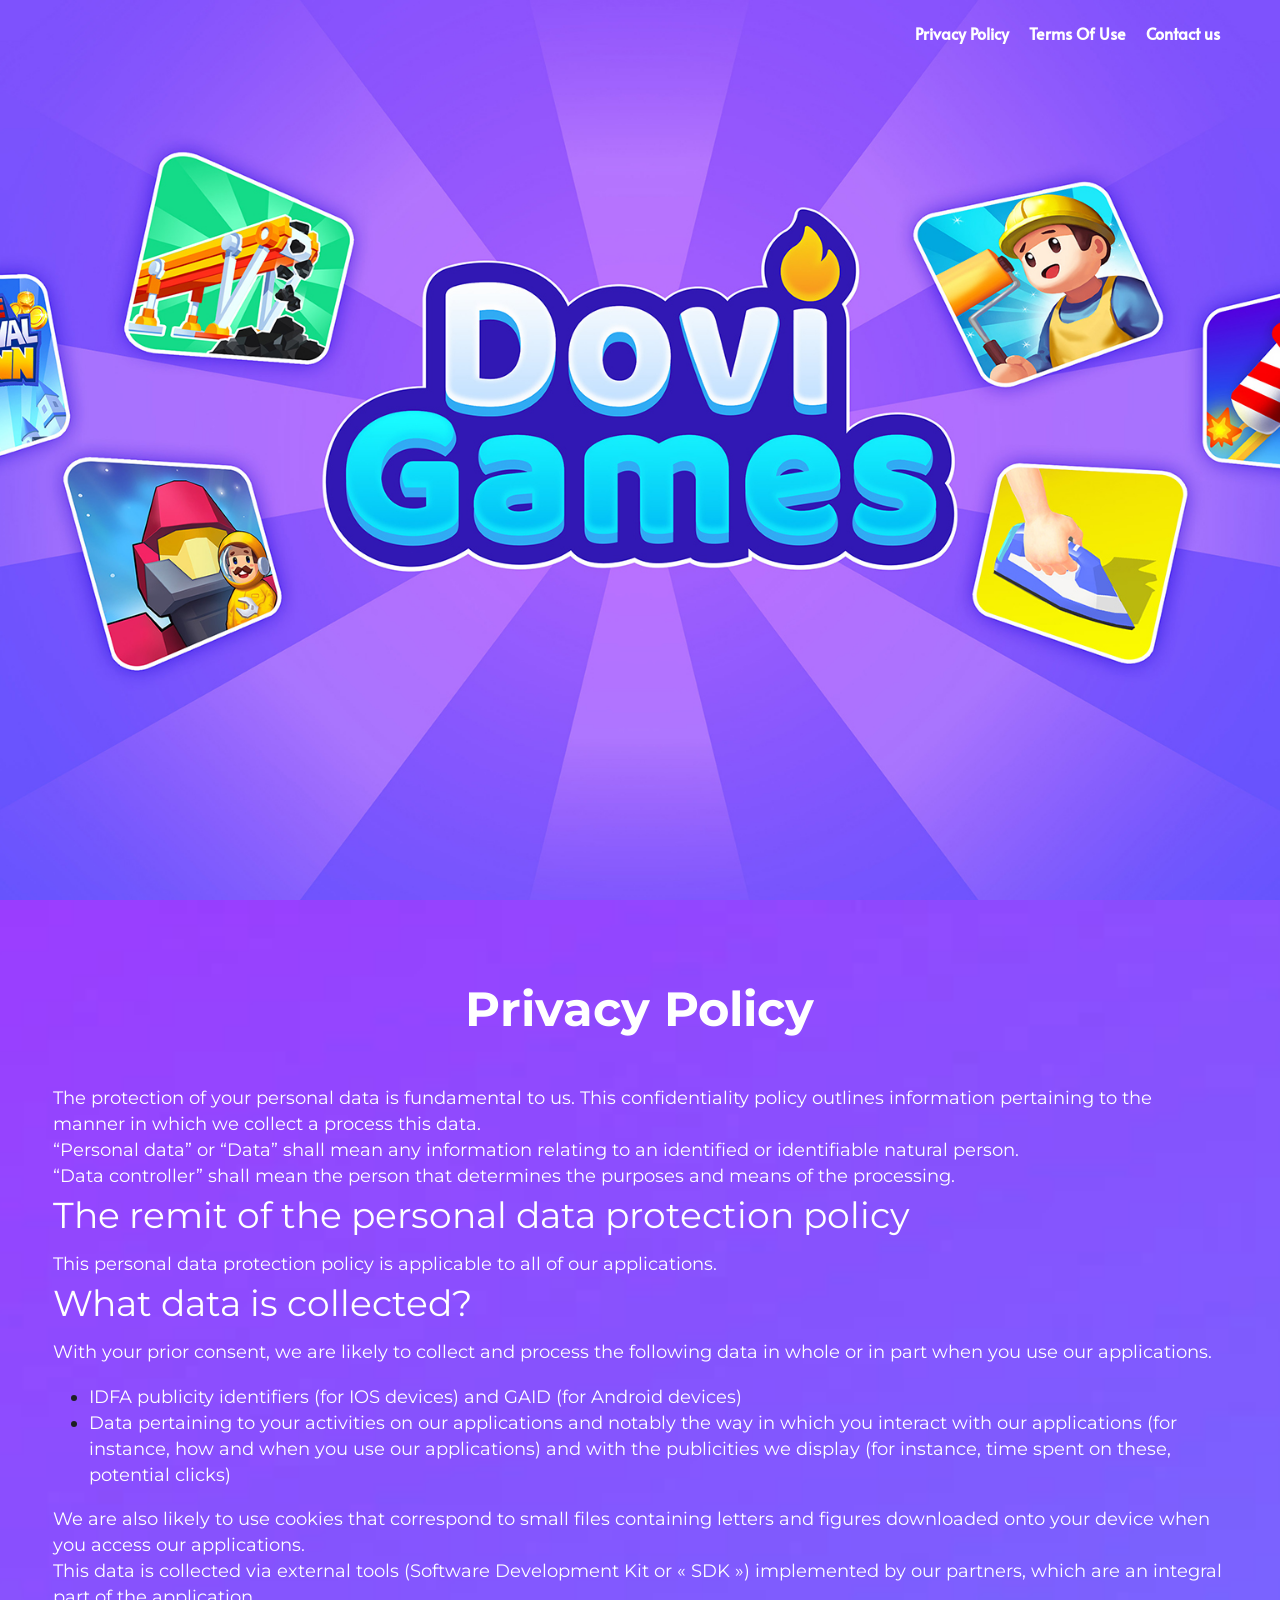
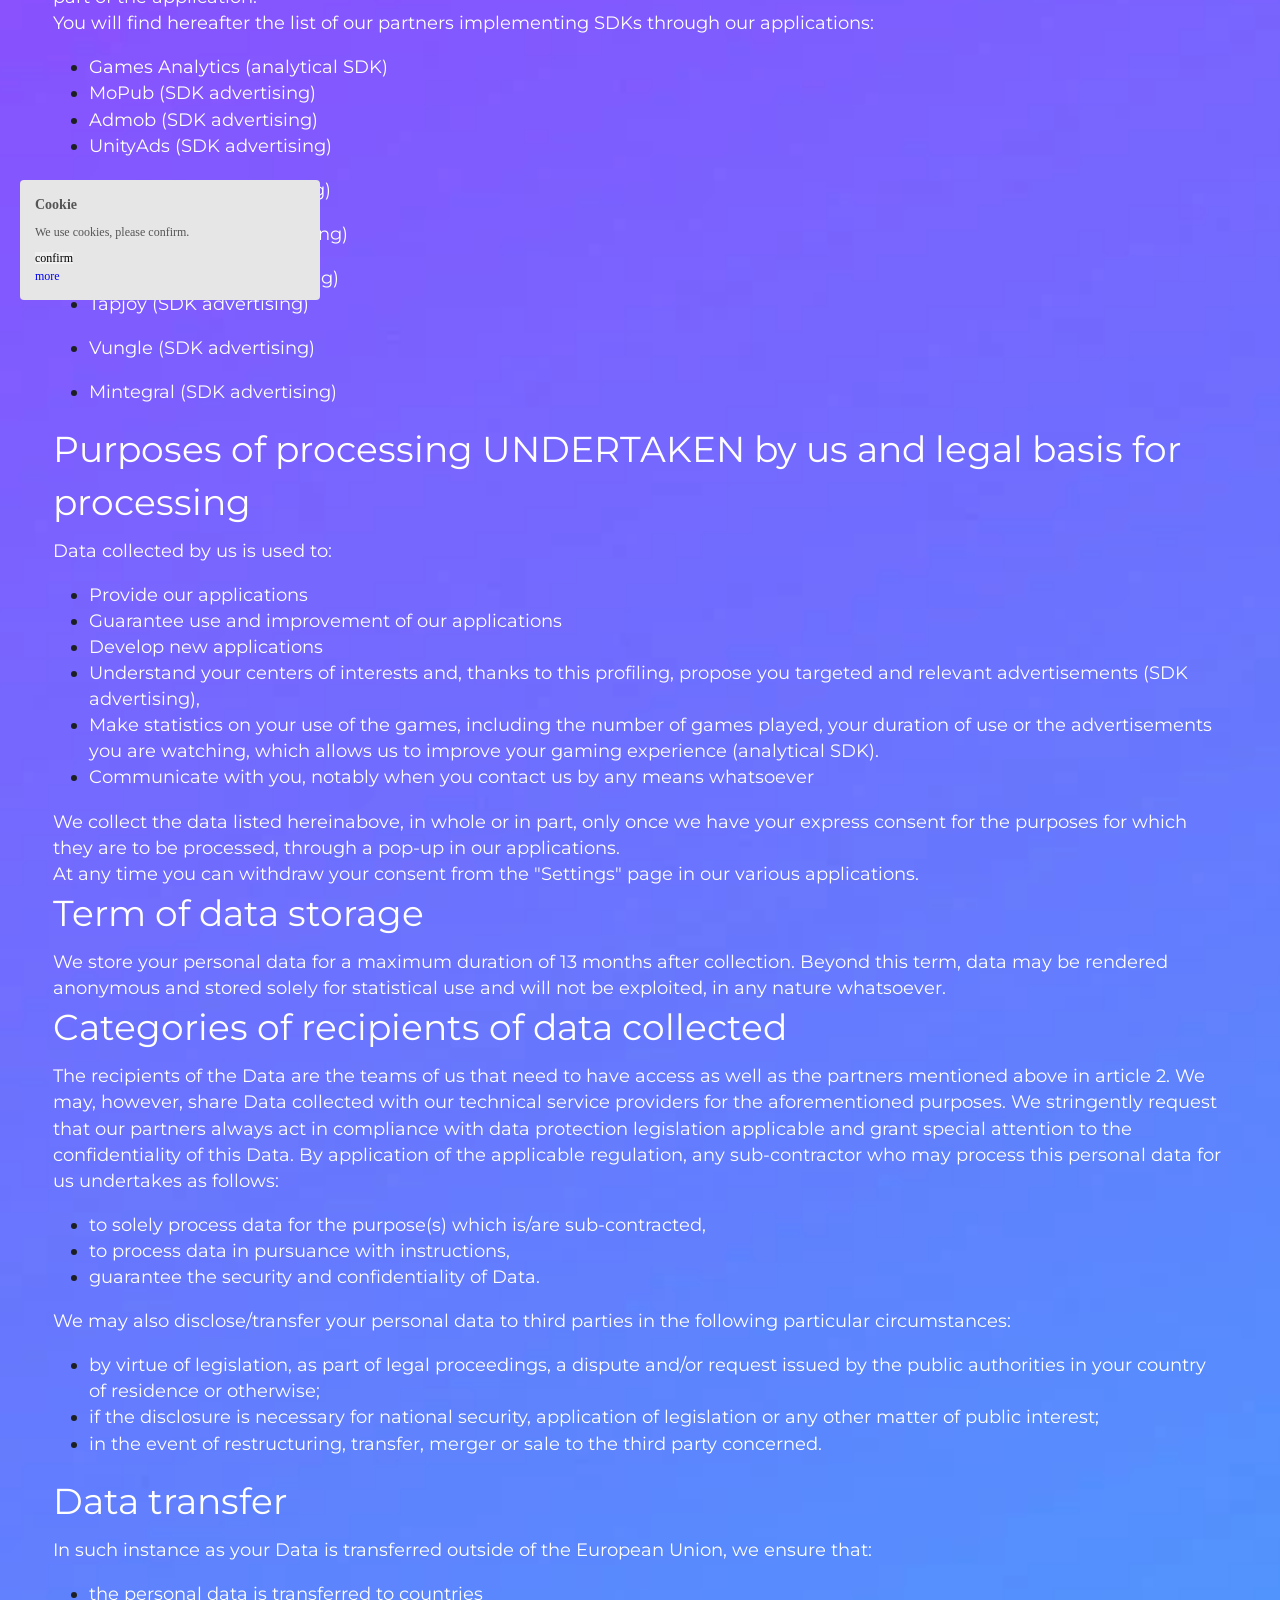
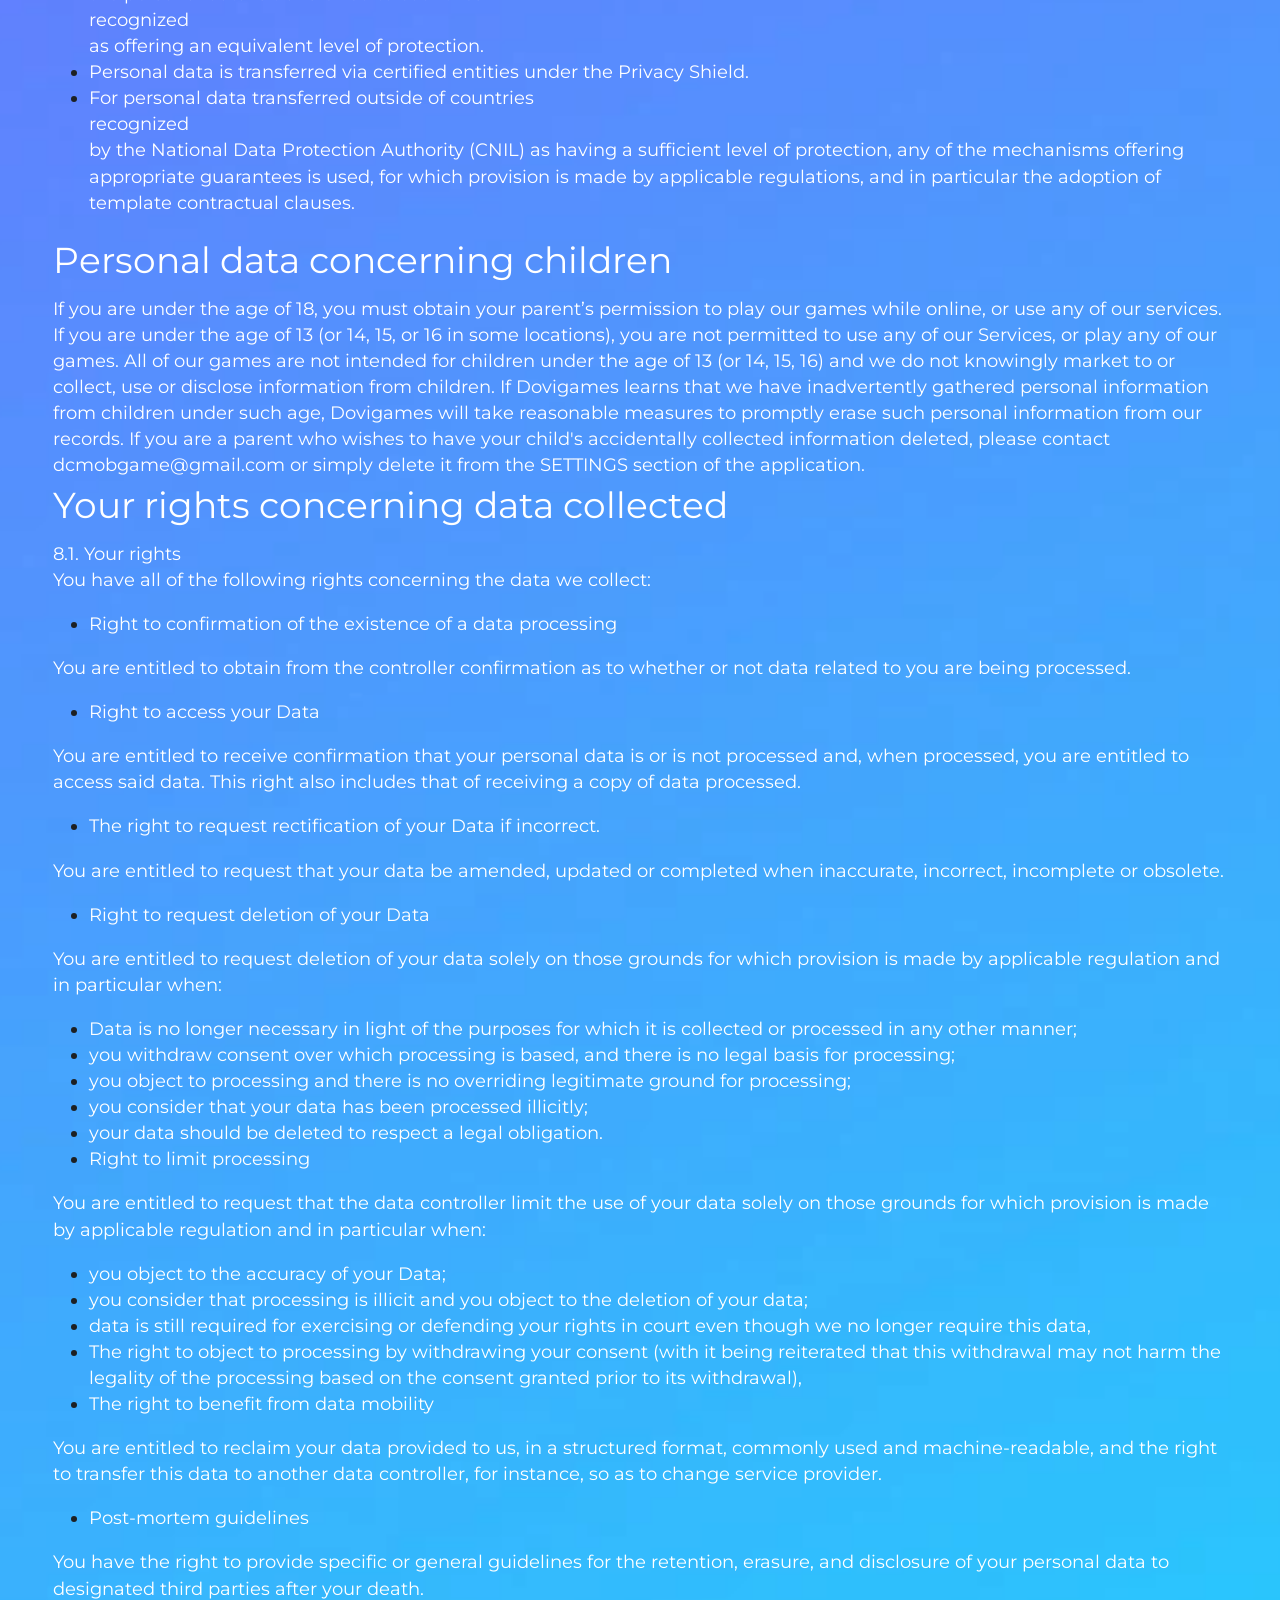
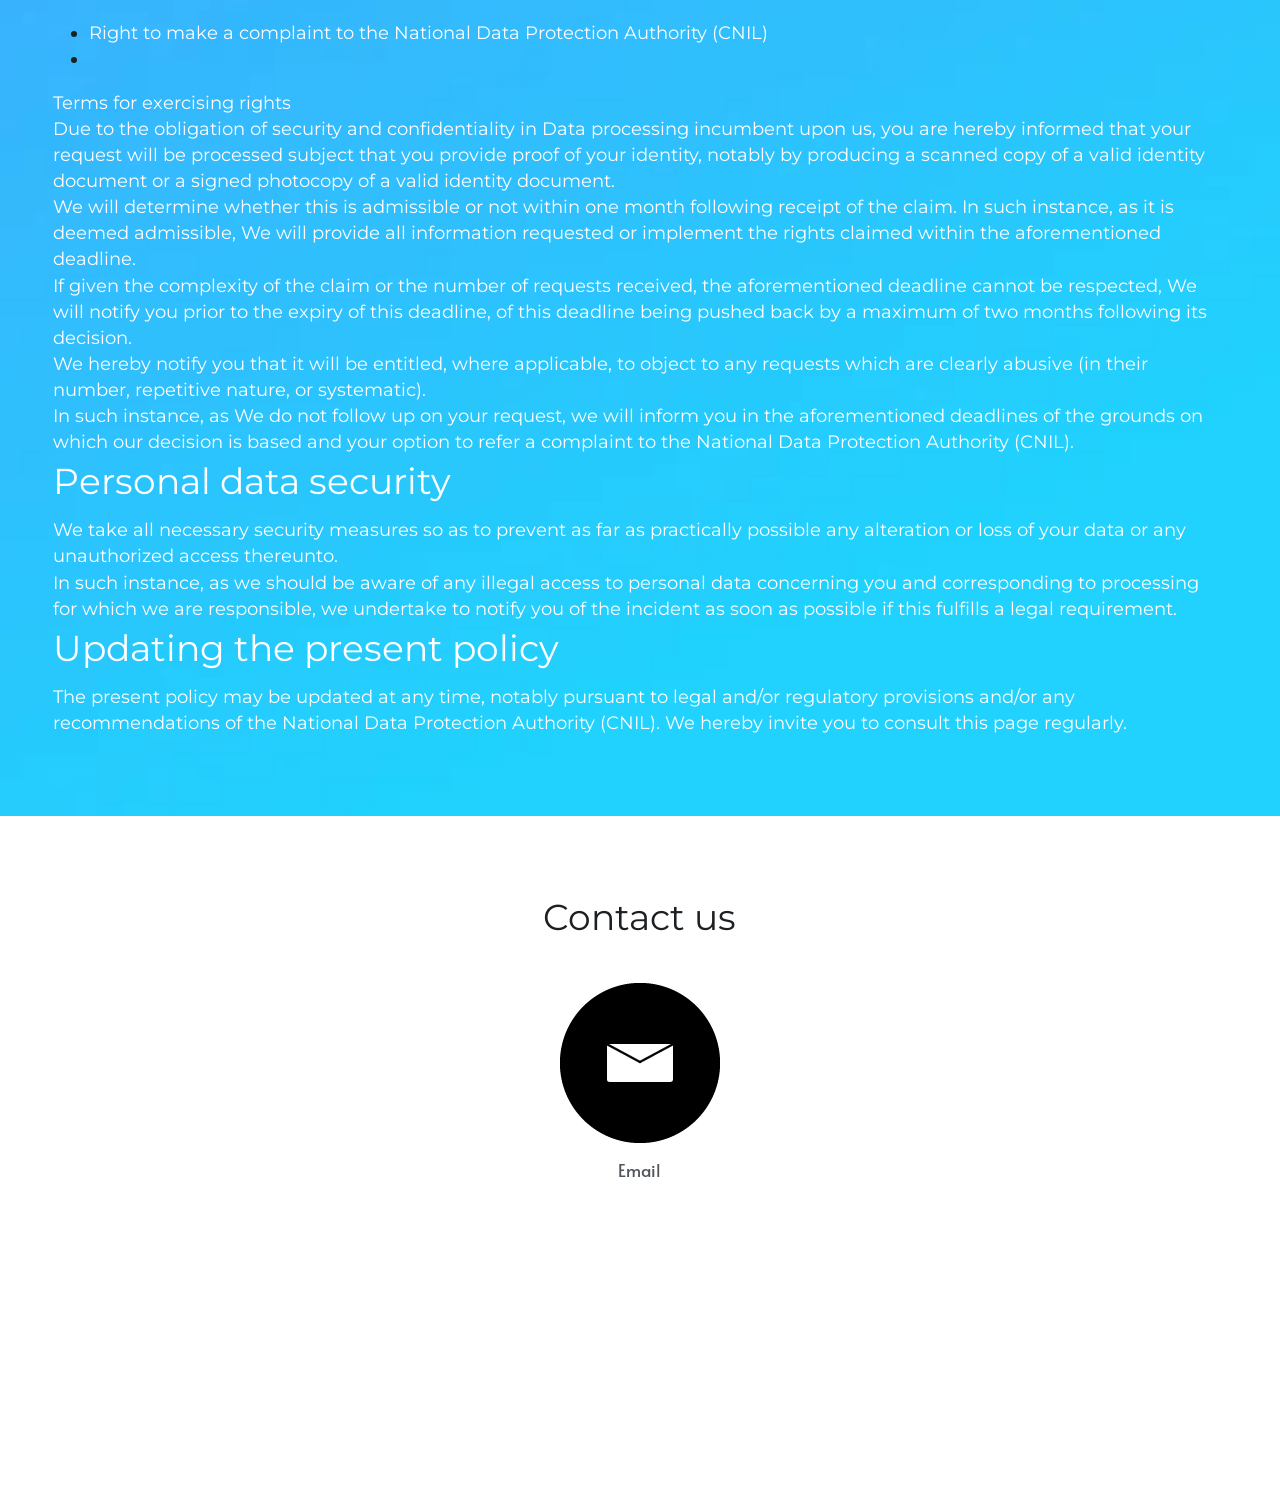
==== index.html @ 4e24707b "Update index.html" ====
﻿
<!DOCTYPE html>
<html itemscope itemtype='http://schema.org/WebPage' lang='zh-CN' xmlns:fb='https://www.facebook.com/2008/fbml' xmlns:og='http://ogp.me/ns#' xmlns='http://www.w3.org/1999/xhtml'>
<head>
<title>DoviGames</title>
<meta content='text/html; charset=UTF-8' http-equiv='Content-Type'>
<meta content='width=device-width,initial-scale=1.0,user-scalable=yes,minimum-scale=1.0,maximum-scale=3.0' id='viewport' name='viewport'>
<meta content='#ffffff' name='theme-color'>
<style>
  html,body{margin:0;padding:0}h1,h2,h3,h4,h5,h6,p,blockquote,pre,a,abbr,acronym,address,cite,code,del,dfn,em,img,q,s,samp,small,strike,strong,sub,sup,tt,var,dd,dl,dt,li,ol,ul,fieldset,form,label,input,textarea,legend,button,table,caption,tbody,tfoot,thead,tr,th,td{margin:0;padding:0;border:0;font-weight:normal;font-style:normal;font-size:100%;line-height:1;font-family:inherit}table{border-collapse:collapse;border-spacing:0}ol,ul{list-style:none}q:before,q:after,blockquote:before,blockquote:after{content:""}html{font-size:100%;-webkit-text-size-adjust:100%;-ms-text-size-adjust:100%}a:focus{outline:thin dotted}article,aside,details,figcaption,figure,footer,header,hgroup,nav,section{display:block}audio,canvas,video{display:inline-block}audio:not([controls]){display:none}sub,sup{font-size:75%;line-height:0;position:relative;vertical-align:baseline}sup{top:-0.5em}sub{bottom:-0.25em}img{border:0;-ms-interpolation-mode:bicubic}nav,section,aside,article,figure,header,footer,hgroup{display:block;clear:both}a{text-decoration:none}nav ul,footer ul{list-style-type:none}html{font-size:14px;line-height:1}input::-webkit-input-placeholder{color:#c0c4c8}
</style>

<link rel="preconnect" media="screen" href="https://fonts.googleapis.com" crossorigin="true" />
<link rel="preload" media="screen" href="https://fonts.googleapis.com/css?family=Alata:regular|Montserrat:400,700&amp;subset=latin,latin-ext" as="style" />
<link rel="stylesheet" media="print" href="https://fonts.googleapis.com/css?family=Alata:regular|Montserrat:400,700&amp;subset=latin,latin-ext" as="style" onload="this.media=&#39;all&#39;" />
<link rel="preload stylesheet" media="screen" href="/css/main.css" as="style" type="text/css" onload="if(media!==&#39;screen&#39;)media=&#39;screen&#39;" />
<link defer='true' href='/image/favicon.ico' rel='shortcut icon' type='image/x-icon'>
<meta content='DoviGames' property='og:title'>

<meta content='DoviGames' property='og:site_name'>
<meta property='og:description'>
<meta content='DoviGames' itemprop='name'>
<meta itemprop='description'>
<meta name='description'>
<meta name="support-helper" content="{&quot;permalink&quot;:&quot;dcmobgame&quot;,&quot;id&quot;:18865975}" />
<script>
var _strk = _strk || []
_strk.push = function(arg1, arg2){
  var _arrayPush = Array.prototype.push.bind(this)
  if (typeof arg1 === 'string' && typeof arg2 === 'function') {
    // Support _strk.push(event, fn) for better UX
    _arrayPush([arg1, arg2])
  } else {
    _arrayPush.apply(this, arguments)
  }
}
window.runAfterDomBinding = {
  add: function(name, fn) {
    _strk.push(['Page.didMount', fn])
  }
}
</script>


<!-- CUSTOM_CODE_START -->
<!-- CUSTOM_CODE_END -->

<script>
  (function() {
    window.$B || (window.$B = {});
  
  }).call(this);
</script>
<script src="/js/main.js" async="async"></script>

</head>
<body class='show  locale-zh-CN' id='user_sites' theme_name='s5-theme'>
<div class='' data-id='18865975' id='s-page-container'>
<style>.css-1tnf9eu{position:absolute;top:0;left:0;width:100%;height:100%;line-height:1;-webkit-backdrop-filter:blur(10px);-webkit-backdrop-filter:blur(10px);backdrop-filter:blur(10px);-webkit-transition:all ease-in 0.2s;transition:all ease-in 0.2s;}.css-1tnf9eu.loaded{-webkit-backdrop-filter:blur(0px);-webkit-backdrop-filter:blur(0px);backdrop-filter:blur(0px);visibility:hidden;}.css-owv3vc{display:-webkit-box;display:-webkit-flex;display:-ms-flexbox;display:flex;-webkit-box-pack:center;-webkit-justify-content:center;-ms-flex-pack:center;justify-content:center;}.css-owv3vc > a{margin:unset;}.css-1rkmeg4 .s-top-padding-half.s-section:not(.s-slider-section):not(.s-grid-section),.css-1rkmeg4 .s-top-padding-half.s-grid-section:not(._wide){padding-top:40px;}.css-1rkmeg4 .s-bottom-padding-half.s-section:not(.s-slider-section):not(.s-grid-section),.css-1rkmeg4 .s-bottom-padding-half.s-grid-section:not(._wide){padding-bottom:40px;}.css-1rkmeg4 .s-top-padding-none.s-section:not(.s-slider-section):not(.s-grid-section),.css-1rkmeg4 .s-top-padding-none.s-grid-section:not(._wide){padding-top:0px;}.css-1rkmeg4 .s-bottom-padding-none.s-section:not(.s-slider-section):not(.s-grid-section),.css-1rkmeg4 .s-bottom-padding-none.s-grid-section:not(._wide){padding-bottom:0;}.css-1rkmeg4 .s-section:not(.s-slider-section):not(.s-grid-section),.css-1rkmeg4 .s-grid-section:not(._wide){padding-top:75px;padding-bottom:75px;}.css-1w475kt{position:relative;}.s-navbar-desktop-normal .css-1w475kt .s-logo-image-alternative{display:none;}.s-navbar-desktop-fixed .css-1w475kt{position:relative;}.s-navbar-desktop-fixed .css-1w475kt .s-logo-image-alternative > .s-logo-image.image1{display:none;}.css-ubdgtx .s-navbar-desktop{background:rgba(0,0,0,0);padding:20px;position:absolute;left:0;z-index:201;width:100%;box-sizing:border-box;}.css-ubdgtx .s-navbar-desktop .s-uncollapsed-nav > .s-nav-li,.css-ubdgtx .s-navbar-desktop .s-nav-icons > .s-nav-li,.css-ubdgtx .s-navbar-desktop .s-common-button{font-size:100%;}.css-ubdgtx .s-navbar-desktop .s-common-button{margin-top:0;padding:12px 20px;word-break:keep-all;white-space:nowrap;box-shadow:0 0 1px rgba(255,255,255,0.5);}.css-ubdgtx .s-navbar-desktop .s-logo,.css-ubdgtx .s-navbar-desktop .s-logo-title{-webkit-flex-shrink:0;-ms-flex-negative:0;flex-shrink:0;}.css-ubdgtx .s-navbar-desktop .s-logo-title,.css-ubdgtx .s-navbar-desktop .s-logo-subtitle{display:inline-block;min-width:70px;}.css-ubdgtx .s-navbar-desktop .s-logo-subtitle{opacity:0.5;}.css-ubdgtx .s-navbar-desktop .s-nav-items-container,.css-ubdgtx .s-navbar-desktop .s-nav-icons{display:-webkit-box;display:-webkit-flex;display:-ms-flexbox;display:flex;-webkit-align-items:center;-webkit-box-align:center;-ms-flex-align:center;align-items:center;}.css-ubdgtx .s-navbar-desktop .s-nav-items-container .s-nav-li,.css-ubdgtx .s-navbar-desktop .s-nav-icons .s-nav-li{margin:0 10px 0 0;cursor:pointer;}.css-ubdgtx .s-navbar-desktop .s-nav-items-container.s-nav-items-and-links,.css-ubdgtx .s-navbar-desktop .s-nav-icons.s-nav-items-and-links{-webkit-box-flex:0 !important;-webkit-flex-grow:0 !important;-ms-flex-positive:0 !important;flex-grow:0 !important;}.css-ubdgtx .s-navbar-desktop .s-nav-items-container.s-nav-items-and-links .s-nav-li,.css-ubdgtx .s-navbar-desktop .s-nav-icons.s-nav-items-and-links .s-nav-li{height:auto !important;}.css-ubdgtx .s-navbar-desktop .s-nav-items-container.s-nav-items-and-links .s-membership-nav,.css-ubdgtx .s-navbar-desktop .s-nav-icons.s-nav-items-and-links .s-membership-nav{padding:0;}.css-ubdgtx .s-navbar-desktop .s-nav-items-container.s-nav-items-and-links .s-nav-link-container > a,.css-ubdgtx .s-navbar-desktop .s-nav-icons.s-nav-items-and-links .s-nav-link-container > a{display:inline-block;}.css-ubdgtx .s-navbar-desktop .s-nav-items-and-links ul li.hidden{display:none;}.css-ubdgtx .s-navbar-desktop .s-nav-inner{max-width:100%;}.css-ubdgtx .s-navbar-desktop .s-nav-items-and-links .s-nav-li{cursor:pointer;}.css-ubdgtx .s-navbar-desktop .s-nav-items-and-links .s-nav-li a{border-bottom:1px solid transparent;}.css-ubdgtx .s-navbar-desktop .s-collapsed-nav{background:white;text-align:left;max-height:300px;overflow-y:auto;}.css-ubdgtx .s-navbar-desktop .s-nav-icons{white-space:nowrap;}.css-ubdgtx .s-navbar-desktop .s-nav-icons .s-nav-li{margin-left:10px;margin:0 10px 0 0;}.css-ubdgtx .s-navbar-desktop .s-nav-icons .s-nav-li:empty{display:none;}.css-ubdgtx .s-navbar-desktop .s-nav-btn{margin:0 10px 0 0;}.css-ubdgtx .s-navbar-desktop ul li._compact{font-size:87%;}.css-ubdgtx .s-navbar-desktop .s-nav-link-container,.css-ubdgtx .s-navbar-desktop .s-nav-inner .s-nav-link-container{display:inline-block;}.css-ubdgtx .s-navbar-desktop .s-navbar-dropdown{position:relative;cursor:pointer;}.css-ubdgtx .s-navbar-desktop .s-navbar-dropdown._dropdown-open > ul{display:block;}.css-ubdgtx .s-navbar-desktop .s-navbar-dropdown .s-nav-link-container{display:block;}.css-ubdgtx .s-navbar-desktop .s-navbar-dropdown ul{display:none;z-index:201;box-sizing:border-box;min-width:130px;max-width:250px;}.css-ubdgtx .s-navbar-desktop .s-navbar-dropdown ul.social-medial-ul{min-width:auto;}.css-ubdgtx .s-navbar-desktop .s-navbar-dropdown ul li{line-height:1.3em;text-align:left;cursor:pointer;}.css-ubdgtx .s-navbar-desktop .s-navbar-dropdown ul li.social-medial-li{display:-webkit-box;display:-webkit-flex;display:-ms-flexbox;display:flex;-webkit-align-items:center;-webkit-box-align:center;-ms-flex-align:center;align-items:center;-webkit-box-pack:center;-webkit-justify-content:center;-ms-flex-pack:center;justify-content:center;padding:5px 0;}.css-ubdgtx .s-navbar-desktop .s-navbar-dropdown ul li a{text-overflow:ellipsis;}.css-ubdgtx .s-navbar-desktop .s-nav-social-media{display:inline-block;}.css-ubdgtx .s-navbar-desktop .s-nav-items-and-links .s-nav-li.s-navbar-dropdown li{margin:0;}.css-ubdgtx .s-navbar-desktop .s-nav-items-and-links .s-nav-li.s-navbar-dropdown li > .s-nav-link-container{padding:10px 0px;}.css-ubdgtx .s-navbar-desktop .s-nav-items-and-links .s-nav-li.s-navbar-dropdown li.selected > .s-nav-link-container,.css-ubdgtx .s-navbar-desktop .s-nav-items-and-links .s-nav-li.s-navbar-dropdown li > .s-nav-link-container:hover{background:#f2f2f2;}.css-ubdgtx .s-navbar-desktop .s-navbar-dropdown .social-medial-li:hover{background:#f2f2f2;}.css-ubdgtx .s-navbar-desktop .s-navbar-dropdown ul{box-shadow:0 0 1px rgba(0,0,0,0.8);background:white;border-radius:4px;}.css-ubdgtx .s-navbar-desktop.s-bg-light-text .s-navbar-dropdown ul .s-nav-link-container,.css-ubdgtx .s-navbar-desktop.s-bg-light-text .social-medial-ul .social-media-link,.css-ubdgtx .s-navbar-desktop.s-bg-light-text .s-collapsed-nav a{color:rgba(0,0,0,0.8);}.css-ubdgtx .s-navbar-desktop .s-logo-image{display:inline-block;}.css-ubdgtx .s-navbar-desktop.s-bg-dark-text .s-nav-li,.css-ubdgtx .s-navbar-desktop.s-bg-dark-text .s-nav-li a,.css-ubdgtx .s-navbar-desktop.s-bg-dark-text .s-nav-btn,.css-ubdgtx .s-navbar-desktop.s-bg-dark-text .s-logo-title,.css-ubdgtx .s-navbar-desktop.s-bg-dark-text .s-nav-social-media a,.css-ubdgtx .s-navbar-desktop.s-bg-dark-text .s-logo-subtitle{color:rgba(0,0,0,0.8);}.css-ubdgtx .s-navbar-desktop.s-bg-light-text .s-uncollapsed-nav > .s-nav-li,.css-ubdgtx .s-navbar-desktop.s-bg-light-text .s-uncollapsed-nav > .s-nav-li > .s-nav-link-container > a,.css-ubdgtx .s-navbar-desktop.s-bg-light-text .membership-nav-container .s-nav-li .s-nav-link-container,.css-ubdgtx .s-navbar-desktop.s-bg-light-text .s-nav-icons > .s-nav-li,.css-ubdgtx .s-navbar-desktop.s-bg-light-text .s-nav-icons > .s-nav-li *,.css-ubdgtx .s-navbar-desktop.s-bg-light-text .s-nav-btn,.css-ubdgtx .s-navbar-desktop.s-bg-light-text .s-logo-title,.css-ubdgtx .s-navbar-desktop.s-bg-light-text .s-nav-social-media a,.css-ubdgtx .s-navbar-desktop.s-bg-light-text .s-logo-subtitle{color:white;}.css-ubdgtx .s-navbar-desktop.s-bg-light-text .s-nav-icons > .s-nav-li .login-container .s-nav-dropdown ul a,.css-ubdgtx .s-navbar-desktop.s-bg-light-text .s-nav-icons > .login-container ul a,.css-ubdgtx .s-navbar-desktop.s-bg-light-text .s-nav-icons > .login-container ul a span{color:rgba(0,0,0,0.8);}.css-ubdgtx .s-navbar-desktop.s-bg-light-text .membership-nav-container ul li a{color:rgba(0,0,0,0.8) !important;}.css-ubdgtx .s-navbar-desktop .s-collapsed-nav > li{display:block;text-align:left;}.css-ubdgtx .s-navbar-desktop .login-container .s-nav-dropdown{display:inline-block;}.css-ubdgtx .s-navbar-desktop .login-container .s-nav-dropdown li{padding:4px 2px !important;}.css-ubdgtx .s-navbar-desktop .login-container.in-editor{position:relative;}.css-ubdgtx .s-navbar-desktop .login-container .s-component-overlay{left:0;top:0;}.css-ubdgtx .s-navbar-desktop .s-logo-image-alternative{display:none;}.css-ubdgtx .s-navbar-desktop .s-ecommerce-shopping-cart .fa{margin:0 5px 0 0;}.css-ubdgtx .s-navbar-desktop .s-nav-items-and-links .s-navbar-dropdown li.s-nav-li > .s-nav-link-container{padding:10px 10px;}.css-ubdgtx .s-navbar-desktop.s-navbar-desktop-fixed{position:fixed;top:0;z-index:210;left:0px;right:initial;width:calc(100% - 0px);}.css-ubdgtx .s-navbar-desktop.s-navbar-desktop-fixed ._alternative .s-logo-image-normal{display:none;}.css-ubdgtx .s-navbar-desktop.s-navbar-desktop-fixed ._alternative .s-logo-image-alternative{display:inline-block;}.css-ubdgtx .s-navbar-desktop.s-navbar-desktop-fixed ._alternative .s-logo-image img{max-height:40px;}.css-ubdgtx .s-navbar-desktop.s-navbar-desktop-fixed.is-not-sticky-navbar.s-new-layout-f{position:relative;-webkit-transform:none;-ms-transform:none;transform:none;top:0;left:0;width:100%;}.css-ubdgtx .s-navbar-desktop.s-navbar-desktop-fixed.is-not-sticky-navbar.s-new-layout-f .s-logo-title{visibility:visible;}.css-ubdgtx .s-navbar-desktop.inline-layout{position:absolute;left:0;right:0;width:100%;background:transparent;}.css-ubdgtx .s-navbar-desktop.s-navbar-desktop-normal.is-not-sticky-navbar.s-new-layout-f{display:none;-webkit-transform:none;-ms-transform:none;transform:none;top:0;}.css-ubdgtx .s-navbar-desktop._maximize-nav-item-space .s-nav-inner{display:-webkit-box;display:-webkit-flex;display:-ms-flexbox;display:flex;}.css-ubdgtx .s-navbar-desktop._maximize-nav-item-space .s-nav-items-and-links{-webkit-box-flex:100;-webkit-flex-grow:100;-ms-flex-positive:100;flex-grow:100;}.css-ubdgtx .s-navbar-desktop.s-new-layout .s-nav-icons .login-icon{margin:0 5px 0 0;}.css-ubdgtx .s-navbar-desktop.s-new-layout .s-nav-icons .s-membership-nav .fa-angle-down{margin-left:-5px;}.css-ubdgtx .s-navbar-desktop.s-new-layout.s-new-layout-a .s-icons,.css-ubdgtx .s-navbar-desktop.s-new-layout.s-new-layout-b .s-icons,.css-ubdgtx .s-navbar-desktop.s-new-layout.s-new-layout-c .s-icons{display:-webkit-box;display:-webkit-flex;display:-ms-flexbox;display:flex;-webkit-align-items:center;-webkit-box-align:center;-ms-flex-align:center;align-items:center;-webkit-flex-shrink:0;-ms-flex-negative:0;flex-shrink:0;}.css-ubdgtx .s-navbar-desktop.s-new-layout.s-new-layout-a .s-icons .s-nav-social-media,.css-ubdgtx .s-navbar-desktop.s-new-layout.s-new-layout-b .s-icons .s-nav-social-media,.css-ubdgtx .s-navbar-desktop.s-new-layout.s-new-layout-c .s-icons .s-nav-social-media{-webkit-flex-shrink:0;-ms-flex-negative:0;flex-shrink:0;}.css-ubdgtx .s-navbar-desktop.s-new-layout.s-new-layout-a .login-container.nav-item,.css-ubdgtx .s-navbar-desktop.s-new-layout.s-new-layout-b .login-container.nav-item,.css-ubdgtx .s-navbar-desktop.s-new-layout.s-new-layout-c .login-container.nav-item{padding-left:0px;}.css-ubdgtx .s-navbar-desktop.s-new-layout.s-new-layout-b .s-nav-items-and-links{text-align:left;}.css-ubdgtx .s-navbar-desktop.s-new-layout.s-new-layout-c .s-nav-items-and-links{text-align:center;}.css-ubdgtx .s-navbar-desktop.s-new-layout.s-new-layout-d .s-topRadial-items-container{-webkit-box-pack:justify;-webkit-justify-content:space-between;-ms-flex-pack:justify;justify-content:space-between;}.css-ubdgtx .s-navbar-desktop.s-new-layout.s-new-layout-d .s-topRadial-nav-left{text-align:left;}.css-ubdgtx .s-navbar-desktop.s-new-layout.s-new-layout-d .s-topRadial-nav-right{text-align:right;}.css-ubdgtx .s-navbar-desktop.s-new-layout.s-new-layout-d .s-topRadial-nav-right .s-nav-items-and-links,.css-ubdgtx .s-navbar-desktop.s-new-layout.s-new-layout-d .s-topRadial-nav-right .s-nav-social-media{vertical-align:middle;line-height:1.5;}.css-ubdgtx .s-navbar-desktop.s-new-layout.s-new-layout-d .multi-lang-nav{padding:0 10px;vertical-align:middle;}.css-ubdgtx .s-navbar-desktop.s-new-layout.s-new-layout-d .multi-lang-nav .fa-angle-down{margin-left:-3px;}.css-ubdgtx .s-navbar-desktop.s-new-layout.s-new-layout-d .membership-nav-container .fa-angle-down{margin-top:2px;}.css-ubdgtx .s-navbar-desktop.s-new-layout.s-new-layout-a .s-nav-items-and-links > .s-nav-li,.css-ubdgtx .s-navbar-desktop.s-new-layout.s-new-layout-b .s-nav-items-and-links > .s-nav-li,.css-ubdgtx .s-navbar-desktop.s-new-layout.s-new-layout-c .s-nav-items-and-links > .s-nav-li,.css-ubdgtx .s-navbar-desktop.s-new-layout.s-new-layout-d .s-nav-items-and-links > .s-nav-li{margin-right:10px;}.css-ubdgtx .s-navbar-desktop.s-new-layout.s-new-layout-a .s-nav-items-and-links .membership-nav-container,.css-ubdgtx .s-navbar-desktop.s-new-layout.s-new-layout-b .s-nav-items-and-links .membership-nav-container,.css-ubdgtx .s-navbar-desktop.s-new-layout.s-new-layout-c .s-nav-items-and-links .membership-nav-container,.css-ubdgtx .s-navbar-desktop.s-new-layout.s-new-layout-d .s-nav-items-and-links .membership-nav-container{padding-left:10px;}.css-ubdgtx .s-navbar-desktop.s-new-layout.s-new-layout-a .s-nav-items-and-links .s-nav-li.multi-lang-nav,.css-ubdgtx .s-navbar-desktop.s-new-layout.s-new-layout-b .s-nav-items-and-links .s-nav-li.multi-lang-nav,.css-ubdgtx .s-navbar-desktop.s-new-layout.s-new-layout-c .s-nav-items-and-links .s-nav-li.multi-lang-nav,.css-ubdgtx .s-navbar-desktop.s-new-layout.s-new-layout-d .s-nav-items-and-links .s-nav-li.multi-lang-nav,.css-ubdgtx .s-navbar-desktop.s-new-layout.s-new-layout-a .s-nav-items-and-links .multi-lang-nav + .s-membership-nav,.css-ubdgtx .s-navbar-desktop.s-new-layout.s-new-layout-b .s-nav-items-and-links .multi-lang-nav + .s-membership-nav,.css-ubdgtx .s-navbar-desktop.s-new-layout.s-new-layout-c .s-nav-items-and-links .multi-lang-nav + .s-membership-nav,.css-ubdgtx .s-navbar-desktop.s-new-layout.s-new-layout-d .s-nav-items-and-links .multi-lang-nav + .s-membership-nav{display:inline-block;margin:3px 10px 0px -5px !important;}.css-ubdgtx .s-navbar-desktop.s-new-layout.s-new-layout-a .s-nav-items-and-links .s-component-overlay,.css-ubdgtx .s-navbar-desktop.s-new-layout.s-new-layout-b .s-nav-items-and-links .s-component-overlay,.css-ubdgtx .s-navbar-desktop.s-new-layout.s-new-layout-c .s-nav-items-and-links .s-component-overlay,.css-ubdgtx .s-navbar-desktop.s-new-layout.s-new-layout-d .s-nav-items-and-links .s-component-overlay{left:-5px;}.css-ubdgtx .s-navbar-desktop.s-new-layout.s-new-layout-e .s-nav-items-and-links > .s-nav-li,.css-ubdgtx .s-navbar-desktop.s-new-layout.s-new-layout-f .s-nav-items-and-links > .s-nav-li{margin-right:30px;}.css-ubdgtx .s-navbar-desktop.s-new-layout.s-new-layout-e .s-nav-items-and-links .membership-nav-container,.css-ubdgtx .s-navbar-desktop.s-new-layout.s-new-layout-f .s-nav-items-and-links .membership-nav-container{margin-right:20px;}.css-ubdgtx .s-navbar-desktop.s-new-layout.s-new-layout-e .s-nav-items-and-links .s-nav-li.multi-lang-nav,.css-ubdgtx .s-navbar-desktop.s-new-layout.s-new-layout-f .s-nav-items-and-links .s-nav-li.multi-lang-nav,.css-ubdgtx .s-navbar-desktop.s-new-layout.s-new-layout-e .s-nav-items-and-links .multi-lang-nav + .s-membership-nav,.css-ubdgtx .s-navbar-desktop.s-new-layout.s-new-layout-f .s-nav-items-and-links .multi-lang-nav + .s-membership-nav{display:inline-block;vertical-align:middle;margin-right:30px !important;}.css-ubdgtx .s-navbar-desktop.s-new-layout.s-new-layout-e .s-nav-items-and-links .s-nav-li.multi-lang-nav > .s-nav-link-container,.css-ubdgtx .s-navbar-desktop.s-new-layout.s-new-layout-f .s-nav-items-and-links .s-nav-li.multi-lang-nav > .s-nav-link-container,.css-ubdgtx .s-navbar-desktop.s-new-layout.s-new-layout-e .s-nav-items-and-links .multi-lang-nav + .s-membership-nav > .s-nav-link-container,.css-ubdgtx .s-navbar-desktop.s-new-layout.s-new-layout-f .s-nav-items-and-links .multi-lang-nav + .s-membership-nav > .s-nav-link-container{display:inline-block;}.css-ubdgtx .s-navbar-desktop.s-new-layout.s-new-layout-e .s-nav-items-and-links .s-nav-li.multi-lang-nav.multi-lang-nav + .s-membership-nav,.css-ubdgtx .s-navbar-desktop.s-new-layout.s-new-layout-f .s-nav-items-and-links .s-nav-li.multi-lang-nav.multi-lang-nav + .s-membership-nav,.css-ubdgtx .s-navbar-desktop.s-new-layout.s-new-layout-e .s-nav-items-and-links .multi-lang-nav + .s-membership-nav.multi-lang-nav + .s-membership-nav,.css-ubdgtx .s-navbar-desktop.s-new-layout.s-new-layout-f .s-nav-items-and-links .multi-lang-nav + .s-membership-nav.multi-lang-nav + .s-membership-nav{margin-left:-30px;}.css-ubdgtx .s-navbar-desktop.s-new-layout.s-new-layout-e .s-nav-logo-wrapper,.css-ubdgtx .s-navbar-desktop.s-new-layout.s-new-layout-f .s-nav-logo-wrapper,.css-ubdgtx .s-navbar-desktop.s-new-layout.circleIcon .s-nav-logo-wrapper{position:relative;}.css-ubdgtx .s-navbar-desktop.s-new-layout.s-new-layout-e .s-nav-logo-wrapper .s-nav-social-media,.css-ubdgtx .s-navbar-desktop.s-new-layout.s-new-layout-f .s-nav-logo-wrapper .s-nav-social-media,.css-ubdgtx .s-navbar-desktop.s-new-layout.circleIcon .s-nav-logo-wrapper .s-nav-social-media,.css-ubdgtx .s-navbar-desktop.s-new-layout.s-new-layout-e .s-nav-logo-wrapper .s-icon-button,.css-ubdgtx .s-navbar-desktop.s-new-layout.s-new-layout-f .s-nav-logo-wrapper .s-icon-button,.css-ubdgtx .s-navbar-desktop.s-new-layout.circleIcon .s-nav-logo-wrapper .s-icon-button{position:absolute;display:inline-block;}.css-ubdgtx .s-navbar-desktop.s-new-layout.s-new-layout-e .s-nav-logo-wrapper .s-nav-social-media,.css-ubdgtx .s-navbar-desktop.s-new-layout.s-new-layout-f .s-nav-logo-wrapper .s-nav-social-media,.css-ubdgtx .s-navbar-desktop.s-new-layout.circleIcon .s-nav-logo-wrapper .s-nav-social-media{left:0;padding:12px 0;}.css-ubdgtx .s-navbar-desktop.s-new-layout.s-new-layout-e .s-nav-logo-wrapper .s-nav-social-media .social-media-link:first-child,.css-ubdgtx .s-navbar-desktop.s-new-layout.s-new-layout-f .s-nav-logo-wrapper .s-nav-social-media .social-media-link:first-child,.css-ubdgtx .s-navbar-desktop.s-new-layout.circleIcon .s-nav-logo-wrapper .s-nav-social-media .social-media-link:first-child{margin-left:0;}.css-ubdgtx .s-navbar-desktop.s-new-layout.s-new-layout-e .s-nav-logo-wrapper .s-logo,.css-ubdgtx .s-navbar-desktop.s-new-layout.s-new-layout-f .s-nav-logo-wrapper .s-logo,.css-ubdgtx .s-navbar-desktop.s-new-layout.circleIcon .s-nav-logo-wrapper .s-logo{display:inline-block;}.css-ubdgtx .s-navbar-desktop.s-new-layout.s-new-layout-e .s-nav-logo-wrapper .s-icon-button,.css-ubdgtx .s-navbar-desktop.s-new-layout.s-new-layout-f .s-nav-logo-wrapper .s-icon-button,.css-ubdgtx .s-navbar-desktop.s-new-layout.circleIcon .s-nav-logo-wrapper .s-icon-button{height:100%;right:0;}.css-ubdgtx .s-navbar-desktop.s-new-layout.s-new-layout-e .s-nav-logo-wrapper,.css-ubdgtx .s-navbar-desktop.s-new-layout.s-new-layout-e .s-nav-top-center-item-container{display:-webkit-box;display:-webkit-flex;display:-ms-flexbox;display:flex;text-align:left;-webkit-box-pack:justify;-webkit-justify-content:space-between;-ms-flex-pack:justify;justify-content:space-between;}.css-ubdgtx .s-navbar-desktop.s-new-layout.s-new-layout-e .s-nav-logo-wrapper .s-nav-social-media,.css-ubdgtx .s-navbar-desktop.s-new-layout.s-new-layout-e .s-nav-top-center-item-container .s-nav-social-media{-webkit-flex-shrink:0;-ms-flex-negative:0;flex-shrink:0;line-height:1.5;}.css-ubdgtx .s-navbar-desktop.s-new-layout.s-new-layout-e .multi-lang-nav{vertical-align:middle;display:inline-block;}.css-ubdgtx .s-navbar-desktop.s-new-layout.s-new-layout-g .s-nav-items-and-links{margin-bottom:20px;}.css-ubdgtx .s-navbar-desktop.s-new-layout.s-new-layout-g .s-nav-items-and-links .s-nav-g-footer{position:absolute;bottom:30px;display:-webkit-box;display:-webkit-flex;display:-ms-flexbox;display:flex;}.css-ubdgtx .s-navbar-desktop.s-new-layout.s-new-layout-g .s-nav-items-and-links .s-nav-g-footer .multi-lang-ul{top:unset !important;bottom:30px !important;}.css-ubdgtx .s-navbar-desktop.s-new-layout.s-new-layout-g .s-nav-icons li:first-child{margin-top:0px;}.css-ubdgtx .s-navbar-desktop.s-new-layout.s-new-layout-g .s-nav-icons .fa-search,.css-ubdgtx .s-navbar-desktop.s-new-layout.s-new-layout-g .s-nav-icons .fa-shopping-cart,.css-ubdgtx .s-navbar-desktop.s-new-layout.s-new-layout-g .s-nav-icons .entypo-user{margin:0 10px 0 0;}.css-ubdgtx .s-navbar-desktop.s-new-layout.s-new-layout-g .s-nav-icons .fa-search:before,.css-ubdgtx .s-navbar-desktop.s-new-layout.s-new-layout-g .s-nav-icons .fa-shopping-cart:before,.css-ubdgtx .s-navbar-desktop.s-new-layout.s-new-layout-g .s-nav-icons .entypo-user:before{width:18px;}.css-ubdgtx .s-navbar-desktop.s-new-layout.s-new-layout-g .s-nav-icons .fa-search{padding-left:1px;margin:0 8px 0 0;}.css-ubdgtx .s-navbar-desktop.s-new-layout.s-new-layout-g .s-nav-icons > div.s-nav-li:last-child{position:absolute;bottom:30px;left:calc(50% - 18px);}.css-ubdgtx .s-navbar-desktop.s-new-layout.s-new-layout-h .s-nav-social-media,.css-ubdgtx .s-navbar-desktop.s-new-layout.topBlock .s-nav-social-media{-webkit-flex-shrink:0;-ms-flex-negative:0;flex-shrink:0;}.css-ubdgtx .s-navbar-desktop.s-new-layout.s-new-layout-h .s-nav-social-media,.css-ubdgtx .s-navbar-desktop.s-new-layout.topBlock .s-nav-social-media{margin:0 10px 0 0;}.css-ubdgtx .s-navbar-desktop .s-nav-items-and-links{-webkit-box-flex:1;-webkit-flex-grow:1;-ms-flex-positive:1;flex-grow:1;text-align:right;}.css-ubdgtx .s-navbar-desktop .s-nav-items-and-links li{display:inline-block;}.css-ubdgtx .s-navbar-desktop .s-nav-items-and-links li a{font-weight:bold;}.css-ubdgtx .s-navbar-desktop .s-nav-items-and-links li .s-nav-link-container{padding:5px 10px;}.css-ubdgtx .s-navbar-desktop .s-navbar-dropdown li{display:block;}.css-ubdgtx .s-navbar-desktop .s-nav-inner{display:-webkit-box;display:-webkit-flex;display:-ms-flexbox;display:flex;-webkit-align-items:center;-webkit-box-align:center;-ms-flex-align:center;align-items:center;width:1200px;}.css-ubdgtx .s-navbar-desktop .s-logo-title{font-size:120%;margin-left:10px;margin-right:10px;}.css-ubdgtx .s-navbar-desktop .s-logo-title.rtl-layout .s-component-overlay{margin-left:0;margin-right:-8px;}.css-ubdgtx .s-navbar-desktop .s-logo .s-image{max-width:240px;}.css-ubdgtx .s-navbar-desktop .s-logo-image{margin:0 10px 0 0;}.css-ubdgtx .s-navbar-desktop .s-logo-image.rtl-layout .s-component-overlay{margin-left:0;margin-right:-8px;}.css-ubdgtx .s-navbar-desktop .s-logo-image img{max-height:60px;}.css-ubdgtx .s-navbar-desktop .s-nav-btn{margin:0 0 0 10px;}.css-ubdgtx .s-navbar-desktop .s-common-button{padding:12px 20px;}.css-ubdgtx .s-navbar-desktop.s-navbar-desktop-normal{visibility:hidden;}@media screen and (min-width:728px){.css-ubdgtx .s-navbar-desktop.s-navbar-desktop-fixed{display:block;}}.css-ubdgtx .s-navbar-desktop.s-navbar-desktop-fixed:not(.inline-layout){-webkit-transition:all 0.25s;transition:all 0.25s;}.css-ubdgtx .s-navbar-desktop.s-navbar-desktop-fixed .s-logo-image-1{display:inline-block;}.css-ubdgtx .s-navbar-desktop.s-navbar-desktop-fixed .s-logo-image-2{display:none;}.css-ubdgtx .s-navbar-desktop.s-navbar-desktop-normal .s-nav-items-and-links .s-nav-li.selected > .s-nav-link-container > a,.css-ubdgtx .s-navbar-desktop.s-navbar-desktop-normal .s-nav-items-and-links .s-nav-li:hover > .s-nav-link-container > a{outline:none;border-bottom-color:inherit;}.css-ubdgtx .s-navbar-desktop.s-navbar-desktop-normal .s-nav-items-and-links .s-nav-li.s-navbar-dropdown.s-nav-li .s-nav-li > .s-nav-link-container > a,.css-ubdgtx .s-navbar-desktop.s-navbar-desktop-normal .s-nav-items-and-links .s-nav-li.s-navbar-dropdown.s-nav-li.selected .s-nav-li > .s-nav-link-container > a,.css-ubdgtx .s-navbar-desktop.s-navbar-desktop-normal .s-nav-items-and-links .s-nav-li.s-navbar-dropdown.s-nav-li:hover .s-nav-li > .s-nav-link-container > a{color:inherit;border-bottom-color:transparent;}.css-ubdgtx .s-navbar-desktop.s-navbar-desktop-fixed:not(._alternative) .s-nav-items-and-links .s-nav-li.selected > .s-nav-link-container > a,.css-ubdgtx .s-navbar-desktop.s-navbar-desktop-fixed:not(._alternative) .s-nav-items-and-links .s-nav-li:hover > .s-nav-link-container > a{outline:none;border-bottom-color:inherit;}.css-ubdgtx .s-navbar-desktop.s-navbar-desktop-fixed:not(._alternative) .s-nav-items-and-links .s-nav-li.s-navbar-dropdown.s-nav-li .s-nav-li > .s-nav-link-container > a,.css-ubdgtx .s-navbar-desktop.s-navbar-desktop-fixed:not(._alternative) .s-nav-items-and-links .s-nav-li.s-navbar-dropdown.s-nav-li.selected .s-nav-li > .s-nav-link-container > a,.css-ubdgtx .s-navbar-desktop.s-navbar-desktop-fixed:not(._alternative) .s-nav-items-and-links .s-nav-li.s-navbar-dropdown.s-nav-li:hover .s-nav-li > .s-nav-link-container > a{color:inherit;border-bottom-color:transparent;}.css-ubdgtx .s-navbar-desktop.s-navbar-desktop-fixed._alternative .s-nav-items-and-links .s-nav-li.selected > .s-nav-link-container > a,.css-ubdgtx .s-navbar-desktop.s-navbar-desktop-fixed._alternative .s-nav-items-and-links .s-nav-li:hover > .s-nav-link-container > a{outline:none;color:#000000;}.css-ubdgtx .s-navbar-desktop.s-navbar-desktop-fixed._alternative .s-nav-items-and-links .s-nav-li.s-navbar-dropdown.s-nav-li .s-nav-li > .s-nav-link-container > a,.css-ubdgtx .s-navbar-desktop.s-navbar-desktop-fixed._alternative .s-nav-items-and-links .s-nav-li.s-navbar-dropdown.s-nav-li.selected .s-nav-li > .s-nav-link-container > a,.css-ubdgtx .s-navbar-desktop.s-navbar-desktop-fixed._alternative .s-nav-items-and-links .s-nav-li.s-navbar-dropdown.s-nav-li:hover .s-nav-li > .s-nav-link-container > a{color:inherit;border-bottom-color:transparent;}.css-ubdgtx .s-navbar-desktop .s-nav-inner{margin:auto;}.css-ubdgtx .s-navbar-mobile-header{display:none;-webkit-align-items:center;-webkit-box-align:center;-ms-flex-align:center;align-items:center;-webkit-box-pack:center;-webkit-justify-content:center;-ms-flex-pack:center;justify-content:center;background:rgba(0,0,0,0);text-align:center;}.css-ubdgtx .s-navbar-mobile-header .s-logo-image img{max-height:50px;max-width:calc(100vw - 130px);}@media screen and (max-width:727px){.css-ubdgtx .s-navbar-mobile-header{display:-webkit-box;display:-webkit-flex;display:-ms-flexbox;display:flex;}.css-ubdgtx .s-navbar-mobile-header .s-logo-title{display:-webkit-box;display:-webkit-flex;display:-ms-flexbox;display:flex;-webkit-align-items:center;-webkit-box-align:center;-ms-flex-align:center;align-items:center;-webkit-box-pack:normal;-webkit-justify-content:normal;-ms-flex-pack:normal;justify-content:normal;min-height:60px;}.css-ubdgtx .s-navbar-mobile-header .s-logo-title * h1,.css-ubdgtx .s-navbar-mobile-header .s-logo-title * h2,.css-ubdgtx .s-navbar-mobile-header .s-logo-title * h3,.css-ubdgtx .s-navbar-mobile-header .s-logo-title * h4,.css-ubdgtx .s-navbar-mobile-header .s-logo-title * h5{margin-bottom:0px !important;}.css-ubdgtx .s-navbar-desktop{display:none;}}.css-nbx2j9 .s-common-button{border-radius:4px;border:none;background:#000000;color:#fff;-webkit-transition:all 0.15s;transition:all 0.15s;}.css-nbx2j9 .s-common-button:hover{opacity:1;background:#000000;}.css-11oo3c0{font-size:17px;line-height:1.45;}.css-11oo3c0 .s-section:not(.s-grid-section) .container{z-index:4;}.css-11oo3c0 .s-section:not(.s-slider-section) .container{width:1200px;}.css-11oo3c0 .s-section.s-slider-section .container{width:1200px;}.css-11oo3c0 .s-email-form .s-email-form-fields-group .s-email-form-field input[type="text"],.css-11oo3c0 .s-signup-form .s-email-form-fields-group .s-email-form-field input[type="text"],.css-11oo3c0 .s-email-form .s-email-form-fields-group .s-email-form-field textarea,.css-11oo3c0 .s-signup-form .s-email-form-fields-group .s-email-form-field textarea{border-radius:4px;}#s-content .css-11oo3c0 h1,#s-content .css-11oo3c0 h2{font-size:36px;}#s-content .css-11oo3c0 h1,#s-content .css-11oo3c0 h2,#s-content .css-11oo3c0 h1 p,#s-content .css-11oo3c0 h2 p,#s-content .css-11oo3c0 h1 span,#s-content .css-11oo3c0 h2 span{line-height:1.45;}#s-content .css-11oo3c0 h4{font-size:18px;}#s-content .css-11oo3c0 h4,#s-content .css-11oo3c0 h4 p,#s-content .css-11oo3c0 h4 span{line-height:1.45;}#s-content .css-11oo3c0 h3,#s-content .css-11oo3c0 .s-blog-title,#s-content .css-11oo3c0 .s-ecommerce-card-view-card-name{font-size:18px;}#s-content .css-11oo3c0 h3,#s-content .css-11oo3c0 .s-blog-title,#s-content .css-11oo3c0 .s-ecommerce-card-view-card-name,#s-content .css-11oo3c0 h3 p,#s-content .css-11oo3c0 .s-blog-title p,#s-content .css-11oo3c0 .s-ecommerce-card-view-card-name p,#s-content .css-11oo3c0 h3 span,#s-content .css-11oo3c0 .s-blog-title span,#s-content .css-11oo3c0 .s-ecommerce-card-view-card-name span{line-height:1.45;}#s-content .css-11oo3c0 h6,#s-content .css-11oo3c0 .s-blog-info,#s-content .css-11oo3c0 .s-ecommerce-card-view-card-price{font-size:18px;}#s-content .css-11oo3c0 h6,#s-content .css-11oo3c0 .s-blog-info,#s-content .css-11oo3c0 .s-ecommerce-card-view-card-price,#s-content .css-11oo3c0 h6 p,#s-content .css-11oo3c0 .s-blog-info p,#s-content .css-11oo3c0 .s-ecommerce-card-view-card-price p,#s-content .css-11oo3c0 h6 span,#s-content .css-11oo3c0 .s-blog-info span,#s-content .css-11oo3c0 .s-ecommerce-card-view-card-price span{line-height:1.45;}.css-11oo3c0 h6,.css-11oo3c0 .s-section,.css-11oo3c0 .s-contact-info-form .s-contact-info-item,.css-11oo3c0 .s-blog .s-blog-details-blurb,.css-11oo3c0 .s-footer-section .s-footer-text,.css-11oo3c0 .s-item-text{font-size:17px;line-height:1.45;}.css-11oo3c0 .s-section .s-component.s-text li::marker,.css-11oo3c0 .s-section .s-component.s-text li::before{font-size:17px;line-height:1.45;}.css-11oo3c0 .s-section .s-component.s-text h1 li::marker,.css-11oo3c0 .s-section .s-component.s-text h1 li::before{font-size:36px;line-height:1.45;}.css-11oo3c0 .s-section .s-component.s-text h2 li::marker,.css-11oo3c0 .s-section .s-component.s-text h2 li::before{font-size:36px;line-height:1.45;}.css-11oo3c0 .s-section .s-component.s-text h3 li::marker,.css-11oo3c0 .s-section .s-component.s-text h3 li::before{font-size:18px;line-height:1.45;}.css-11oo3c0 .s-section .s-component.s-text h4 li::marker,.css-11oo3c0 .s-section .s-component.s-text h4 li::before{font-size:18px;line-height:1.45;}.css-11oo3c0 .s-section .s-component.s-text h6 li::marker,.css-11oo3c0 .s-section .s-component.s-text h6 li::before{font-size:18px;line-height:1.45;}.css-11oo3c0 .s-footer-section.s-bg-dark .s-footer-text{color:#fff;}.css-11oo3c0 .navbar-drawer-bar .mobile,.css-11oo3c0 .navbar-drawer-bar .navbar{box-shadow:none;}.css-11oo3c0 .navbar-drawer-bar:not(.drawer-open) .navbar{background:#fff;border-radius:4px;}.css-11oo3c0 .navbar-drawer-bar:not(.drawer-open) .navbar .navbar-icons span{background-color:#000000;}.css-11oo3c0 .navbar-drawer-bar:not(.drawer-open) .mobile-cart-icon .navbar-cart{background:#fff;border-radius:4px;}.css-11oo3c0 .navbar-drawer-bar:not(.drawer-open) .mobile-cart-icon .navbar-cart i.fa-shopping-cart{color:#000000;}.css-11oo3c0 .navbar-drawer-bar.drawer-open .navbar .navbar-icons span{background-color:#000000;}.css-11oo3c0 .navbar-drawer-bar.drawer-open .mobile-cart-icon .navbar-cart i.fa-shopping-cart{color:#000000;}.css-11oo3c0 .s-title{color:#1D2023;}.css-11oo3c0 .s-subtitle{color:#000000;}.css-11oo3c0 .s-item-title,.css-11oo3c0 .s-ecommerce-card-view-card-name{color:#1D2023;}.css-11oo3c0 .s-item-subtitle,.css-11oo3c0 .s-page-product .s-section .s-ecommerce .s-ecommerce-row-view-product .s-ecommerce-row-view-product-detail-panel .s-ecommerce-row-view-product-pricing,.css-11oo3c0 .slides .s-ecommerce-card-view-wrapper .s-ecommerce-card-view-cards .s-ecommerce-card-view-card .s-ecommerce-card-view-card-price,.css-11oo3c0 .s-blog-info{color:#000000;}.css-11oo3c0 .s-item-text,.css-11oo3c0 .s-footer-text,.css-11oo3c0 .s-blog-details-blurb{color:#50555c;}.css-1u2xvjn .s-top-padding-half.s-section:not(.s-slider-section):not(.s-grid-section),.css-1u2xvjn .s-top-padding-half.s-grid-section:not(._wide){padding-top:138px;}.css-1u2xvjn .s-bottom-padding-half.s-section:not(.s-slider-section):not(.s-grid-section),.css-1u2xvjn .s-bottom-padding-half.s-grid-section:not(._wide){padding-bottom:40px;}.css-1u2xvjn .s-top-padding-none.s-section:not(.s-slider-section):not(.s-grid-section),.css-1u2xvjn .s-top-padding-none.s-grid-section:not(._wide){padding-top:98px;}.css-1u2xvjn .s-bottom-padding-none.s-section:not(.s-slider-section):not(.s-grid-section),.css-1u2xvjn .s-bottom-padding-none.s-grid-section:not(._wide){padding-bottom:0;}.css-1u2xvjn .s-section:not(.s-slider-section):not(.s-grid-section),.css-1u2xvjn .s-grid-section:not(._wide){padding-top:173px;padding-bottom:75px;}.css-1u2xvjn .s-section.s-grid-section._wide{padding-top:98px;}.css-h8ma8d .s-section:not(.s-slider-section):not(.s-grid-section):not(.s-new-gallery-section):not(.s-blog-section):not(.s-store-section):not(.s-new-media-section):not(.s-accordion-section){display:-webkit-box;display:-webkit-flex;display:-ms-flexbox;display:flex;-webkit-box-pack:center;-webkit-justify-content:center;-ms-flex-pack:center;justify-content:center;-webkit-align-items:flex-end;-webkit-box-align:flex-end;-ms-flex-align:flex-end;align-items:flex-end;min-height:calc(100vh - 0px);padding-top:98px !important;padding-bottom:0px !important;min-height:calc(100vh - 0px);padding-top:0 !important;}.css-h8ma8d .s-section:not(.s-slider-section):not(.s-grid-section):not(.s-new-gallery-section):not(.s-blog-section):not(.s-store-section):not(.s-new-media-section):not(.s-accordion-section) .container{margin:0 3%;max-width:94%;box-sizing:border-box;width:1200px !important;}</style><div data-hypernova-key="SiteBootstrapper" data-hypernova-id="8c345ac8-1a61-4db8-8f38-c1e0c515f944" data-hypernova-emotion-id="0,1tnf9eu,owv3vc,1rkmeg4,1w475kt,ubdgtx,nbx2j9,11oo3c0,1u2xvjn,h8ma8d"><div data-reactroot=""><div id="s-content" class="s-variation-default s-custom-colors  s-font-heading-spartan s-font-title-spartan s-font-body-alata s-font-button-alata s-font-weight-heading-default s-font-weight-title-default s-font-weight-body-default s-font-weight-button-default s-entrance-mask s-theme-alignment-center" lang="zh-CN"><div style="margin:auto"><div class="social-thumbnail"><div style="display:none"></div></div><div><style id="color-style-tag">.s-custom-colors .s-bg-overlay:before{background:rgba(0,0,0,0.35);}.s-custom-colors .s-component.s-social-media ul.s-social-media-buttons .s-social-icon{background:rgba(0,0,0,0.5);}.s-custom-colors .fixed-login-container .login-container{background: #000000;}.s-custom-colors .s-ecommerce-row-view-product .s-ecommerce-row-view-product-thumbnail-list ul li.current{border: 2px solid #000000}.s-custom-colors .s-ecommerce-card-view-wrapper .s-ecommerce-card-view-card .s-ecommerce-card-view-card-stock-warning{background: #000000;}.s-custom-colors .s-ecommerce-shopping-cart-wrapper .s-ecommerce-shopping-cart{background: #000000;}.s-custom-colors .s-ecommerce-shopping-cart-wrapper .s-ecommerce-shopping-cart.hovered{background: #000000;}.s-custom-colors .s-ecommerce-shopping-cart-wrapper .s-ecommerce-shopping-cart-mobile{
        background: #dbdbdb;
        border-top: 1px solid #afafaf;}.s-custom-colors .s-ecommerce-shopping-cart-wrapper .s-ecommerce-shopping-cart-mobile .check-btn{background: #000000;}.s-custom-colors .s-ecommerce-animation-item{
        border: 2px solid #000000;
        color: #000000;}.s-custom-colors .s-ecommerce-row-view-product .mobile-select .price-label{color: #000000}.s-custom-colors .s-ecommerce-row-view-product .mobile-select .variation-item.selected{border: 1px solid #000000; background: #000000;}.s-custom-colors .s-ecommerce-row-view-product .mobile-select .add-btn{background: #000000;}.s-custom-colors .s-ecommerce-row-view-product .slider-wrapper .slider-dot-wrapper .slider-dot{border: 1px solid #000000}.s-custom-colors .s-ecommerce-row-view-product .slider-wrapper .slider-dot-wrapper .slider-dot.selected{background: #000000}.s-custom-colors .s-ecommerce-card-view-wrapper .s-ecommerce-card-view-cards .s-ecommerce-card-view-card .s-ecommerce-card-view-card-price{color: #000000;}.s-custom-colors .s-ecommerce .s-ecommerce-row-view-product .s-ecommerce-row-view-product-detail-panel .s-ecommerce-row-view-product-pricing{color: #000000;}.s-custom-colors .s-section .s-category-bar .category-list .category-link-item.selected{color: #000000;}.s-custom-colors .s-section .s-category-bar .category-list .category-link-item.selected:after{background: #000000}.s-custom-colors .s-section .s-category-bar .category-list .category-link-item-wrapper:hover .category-link-item:not(.no-hover){color: #000000;}.s-custom-colors .s-ecommerce .s-ecommerce-products-wrapper .s-ecommerce-card-view-wrapper .s-ecommerce-card-view-detail .s-ecommerce-card-view-detail-header .next-product-btn{color: #000000;}.s-custom-colors .s-ecommerce .s-ecommerce-products-wrapper .s-ecommerce-card-view-wrapper .s-ecommerce-card-view-detail .s-ecommerce-card-view-detail-header .prev-product-btn{color: #000000;}.s-custom-colors .s-ecommerce .s-ecommerce-products-wrapper .s-ecommerce-card-view-wrapper .s-ecommerce-card-view-detail .s-ecommerce-card-view-detail-header .back-btn{color: #000000;}.s-custom-colors .s-ecommerce .s-ecommerce-products-wrapper .s-ecommerce-card-view-wrapper .s-ecommerce-card-view-detail .s-ecommerce-card-view-detail-header .next-product-btn:hover{color: #333333;}.s-custom-colors .s-ecommerce .s-ecommerce-products-wrapper .s-ecommerce-card-view-wrapper .s-ecommerce-card-view-detail .s-ecommerce-card-view-detail-header .prev-product-btn:hover{color: #333333;}.s-custom-colors .s-ecommerce .s-ecommerce-products-wrapper .s-ecommerce-card-view-wrapper .s-ecommerce-card-view-detail .s-ecommerce-card-view-detail-header .back-btn:hover{color: #333333;}.s-custom-colors .s-donation-section .s-component.s-donation .s-donation-progress .progress-bar .progress{background: #000000}.s-custom-colors .s-donation-section .s-component.s-donation .s-donation-progress .progress-bar .indicator:before{background: #000000}.s-custom-colors .s-donation-section .s-component.s-donation .s-donation-progress .progress-bar .indicator:after{border-top-color: #000000}.s-custom-colors .s-theme-color-1{color: #000000}.s-custom-colors .s-bg-theme-color-1{background-color: #000000}.s-custom-colors .s-bg-theme-color-fade-1{background-color: rgba(0,0,0,0.07)}.s-custom-colors .s-bg-theme-color-fade-2{background-color: rgba(0,0,0,0.2)}.s-custom-colors .s-border-theme-color-1{border-color: #000000}.s-custom-colors .s-button-theme-style{background-color: rgba(0,0,0,0.2); color: #000000}.s-custom-colors .s-button-theme-style-shadow{background-color: rgba(0,0,0,0.2); box-shadow: 0px 3px 0 rgba(0,0,0,0.2); color: #000000}.s-custom-colors .s-button-theme-style-border{background-color: rgba(0,0,0,0.2); border: 2px solid rgba(0,0,0,0.2); color1: #000000}.s-custom-colors .s-button-theme-style-important{background-color: rgba(0,0,0,0.2) !important; color: #000000 !important}
.s-custom-colors .navigator .nav-container .nav ul li a:hover,
.s-custom-colors .navigator .nav-container .nav ul li a.selected {
  background: #ededed;
}
.s-custom-colors .navigator .nav-container .nav ul.items li,
.s-custom-colors .navigator .nav-container .nav ul.items,
.s-custom-colors .navigator {
  border-color: #c9c9c9;
}

.s-custom-colors .dummy-shadow {
  box-shadow: #dbdbdb 0 0 10px 0 inset;
}
.navbar-drawer.strikingly-drawer ul#nav-drawer-list {
  border-right: 1px solid #ededed;
}
.navbar-drawer.strikingly-drawer ul#nav-drawer-list li a.selected {
  background: #ededed;
  box-shadow: 5px 0 0 0 #c9c9c9 inset;
}
.navbar-drawer.strikingly-drawer ul#nav-drawer-list li a:not(.social-media-link) {
  border-bottom: 1px solid #c9c9c9;
}.s-custom-colors .s-text-color-custom1{ color: #000000; }
</style><style id="font-style-tag">
    #s-content.s-font-body-alata .s-font-body {
      font-family: "alata", sans-serif;
    }
    #s-content.s-font-body-alata .s-font-body:lang(ja) {
      font-family: "alata", "ヒラギノ角ゴ Pro W3","Hiragino Kaku Gothic Pro",Osaka,"メイリオ",Meiryo,"ＭＳ Ｐゴシック","MS PGothic", sans-serif
    }
    #s-content.s-font-body-alata .s-font-body:lang(zh-cn),
    #s-content.s-font-body-alata .s-font-body:lang(sxl),
    #s-content.s-font-body-alata .s-font-body:lang(zh) {
      font-family: "alata", 'PingFang SC',"Microsoft YaHei","微软雅黑",STXihei,"华文细黑", sans-serif
    }
    #s-content.s-font-body-alata .s-font-body:lang(zh-tw) {
      font-family: "alata", 'Lisong Pro', 'PMingLiU', 'PingFang TC','Microsoft JhengHei',"微軟正黑體",STXihei, sans-serif;
    }
  
    #s-content.s-font-button-alata .s-font-button {
      font-family: "alata", sans-serif;
    }
    #s-content.s-font-button-alata .s-font-button:lang(ja) {
      font-family: "alata", "ヒラギノ角ゴ Pro W3","Hiragino Kaku Gothic Pro",Osaka,"メイリオ",Meiryo,"ＭＳ Ｐゴシック","MS PGothic", sans-serif
    }
    #s-content.s-font-button-alata .s-font-button:lang(zh-cn),
    #s-content.s-font-button-alata .s-font-button:lang(sxl),
    #s-content.s-font-button-alata .s-font-button:lang(zh) {
      font-family: "alata", 'PingFang SC',"Microsoft YaHei","微软雅黑",STXihei,"华文细黑", sans-serif
    }
    #s-content.s-font-button-alata .s-font-button:lang(zh-tw) {
      font-family: "alata", 'Lisong Pro', 'PMingLiU', 'PingFang TC','Microsoft JhengHei',"微軟正黑體",STXihei, sans-serif;
    }
  </style></div><div name="topBar" font-size="100%" type="NavTheme" id="f_a7eefaef-c78a-4fe1-925d-f515062961c4" class="s-nav navigator css-ubdgtx css-1gla1gu0"><div class="s-navbar-desktop s-navbar-desktop-normal s-bg-light-text s-new-layout topBar s-new-layout-a has-new-layout has-image2"><div class="s-nav-inner"><div class="s-logo"><div class="css-1w475kt css-1gla1gu1"><div class="s-logo-image-normal"></div><div class="s-logo-image-alternative"><div class="s-logo-image image2"><div class="s-component s-image"><div><div class="s-component-content"><div class="s-img-wrapper"></div></div></div></div></div></div></div></div><div class="s-nav-items-and-links"><ul class="s-uncollapsed-nav "><li style="display:none" class="s-nav-li"><div class="s-nav-link-container"><a class="s-font-body" href="#_1"></a></div></li><li class="s-nav-li"><div class="s-nav-link-container"><a class="s-font-body" href="#privacy-policy">Privacy Policy</a></div></li> <li class="s-nav-li"><div class="s-nav-link-container"><a class="s-font-body" href="https://www.apple.com/legal/internet-services/itunes/dev/stdeula/">Terms Of Use</a></div></li><li class="s-nav-li"><div class="s-nav-link-container"><a class="s-font-body" href="#contact-us">Contact us</a></div></li><li class="s-nav-li s-nav-ellipsis hidden s-navbar-dropdown _down"><div class="s-nav-link-container"><a><span style="display:inline-block"><span class="s-font-body" style="display:flex;align-items:center">… <!-- --> <i style="display:inline" class="fa fa-angle-down"></i></span></span></a></div><ul class="s-collapsed-nav"><li style="display:none" class="s-nav-li"><div class="s-nav-link-container"><a class="s-font-body" href="#_1"></a></div></li><li class="s-nav-li"><div class="s-nav-link-container"><a class="s-font-body" href="#privacy-policy">Privacy Policy</a></div></li><li class="s-nav-li"><div class="s-nav-link-container"><a class="s-font-body" href="https://www.apple.com/legal/internet-services/itunes/dev/stdeula/">Terms Of Use</a></div></li><li class="s-nav-li"><div class="s-nav-link-container"><a class="s-font-body" href="#contact-us">Contact us</a></div></li></ul></li></ul></div><div class="s-icons"><ul class="s-nav-icons s-nav-items-and-links"></ul></div><div class="s-nav-btn"><div class="css-nbx2j9 css-fr6mkq0"><div class="s-button s-component"><div><div class="s-component-content css-owv3vc"></div></div></div></div></div></div></div><div class="s-navbar-desktop s-navbar-desktop-fixed strikingly-fixed s-bg-light-text s-new-layout topBar s-new-layout-a _alternativeNavBackgroundColorIsDifferentFromNormal has-new-layout has-image2"><div class="s-nav-inner"><div class="s-logo"><div class="css-1w475kt css-1gla1gu1"><div class="s-logo-image-normal"></div><div class="s-logo-image-alternative"><div class="s-logo-image image2"><div class="s-component s-image"><div><div class="s-component-content"><div class="s-img-wrapper"></div></div></div></div></div></div></div></div><div class="s-nav-items-and-links"><ul class="s-uncollapsed-nav "><li style="display:none" class="s-nav-li"><div class="s-nav-link-container"><a class="s-font-body" href="#_1"></a></div></li><li class="s-nav-li"><div class="s-nav-link-container"><a class="s-font-body" href="#privacy-policy">Privacy Policy</a></div></li><li class="s-nav-li"><div class="s-nav-link-container"><a class="s-font-body" href="https://www.apple.com/legal/internet-services/itunes/dev/stdeula/">Terms Of Use</a></div></li><li class="s-nav-li"><div class="s-nav-link-container"><a class="s-font-body" href="#contact-us">Contact us</a></div></li><li class="s-nav-li s-nav-ellipsis hidden s-navbar-dropdown _down"><div class="s-nav-link-container"><a><span style="display:inline-block"><span class="s-font-body" style="display:flex;align-items:center">… <!-- --> <i style="display:inline" class="fa fa-angle-down"></i></span></span></a></div><ul class="s-collapsed-nav"><li style="display:none" class="s-nav-li"><div class="s-nav-link-container"><a class="s-font-body" href="#_1"></a></div></li><li class="s-nav-li"><div class="s-nav-link-container"><a class="s-font-body" href="#privacy-policy">Privacy Policy</a></div></li><li class="s-nav-li"><div class="s-nav-link-container"><a class="s-font-body" href="https://www.apple.com/legal/internet-services/itunes/dev/stdeula/">Terms Of Use</a></div></li><li class="s-nav-li"><div class="s-nav-link-container"><a class="s-font-body" href="#contact-us">Contact us</a></div></li></ul></li></ul></div><div class="s-icons"><ul class="s-nav-icons s-nav-items-and-links"></ul></div><div class="s-nav-btn"><div class="css-nbx2j9 css-fr6mkq0"><div class="s-button s-component"><div><div class="s-component-content css-owv3vc"></div></div></div></div></div></div></div><div class="s-navbar-mobile-header"></div></div><div class="css-11oo3c0 css-1htuada0"><div class="s-navbar-container"><div class="navbar-drawer-bar"><div class="drawer-container"><a class="navbar"><div class="navbar-icons"><span></span><span></span><span></span></div></a>
      <!-- -->
      <div class="mobile-cart-icon" id="s-mobile-shopping-cart-new"></div><div class="navbar-drawer-title-container"></div></div></div><div id="navbar-drawer-mask"></div><div class="navbar-drawer strikingly-drawer bottom-border"><ul id="nav-drawer-list"><span><li><a class="navbar-drawer-item s-font-body" href="#1"></a></li></span><span><li><a class="navbar-drawer-item s-font-body" href="#2">Privacy Policy</a></li></span><span><li><a class="navbar-drawer-item s-font-body" href="https://www.apple.com/legal/internet-services/itunes/dev/stdeula/">Terms Of Use</a></li></span><span><li><a class="navbar-drawer-item s-font-body" href="#3">Contact us</a></li></span><li id="mobileLoginDropdown"></li><li id="mobileLangSwitcher"></li><li class="logo"><div class="msg">Powered By</div></a></li></ul></div><div class="mobile-actions"><ul id="mobile-action-list"></ul></div></div><div class="page-wrapper"><div id="prerendered-inline-theme-html"></div><ul style="display:block" class="slides s-page-1 "><li class="slide s-section-1 s-first-visible-section css-1u2xvjn s-s6-wrapper css-h8ma8d" id="section-f_bcbc727c-73d0-45be-ad7d-894a138c4fd5"><div class="waypoint"></div><a class="section-anchor"></a><div><div class="lazyload s-section s6-section   s-bg-image s-bg-blurred s-bg-light-text s-new-title-section s-block-section background-image" style="background-repeat:no-repeat;background-size:cover;background-color:#E8EAEC;background-position:50% 50%;background-image:url(/image/title1920.jpg)" data-bg="/title1920.jpg" data-react-style="{&quot;backgroundRepeat&quot;:&quot;no-repeat&quot;,&quot;backgroundSize&quot;:&quot;cover&quot;,&quot;backgroundColor&quot;:&quot;#E8EAEC&quot;,&quot;backgroundPosition&quot;:&quot;50% 50%&quot;}"><div class="blurred-layer css-1tnf9eu css-1jcctwh0"></div><div class="container"><div><div id="f_8b762e33-7c49-44b9-b48b-64b1a966cbc2" class="s-row" position="0,0"><div class="s-row-content"><div id="24b68468-5bde-4c18-862e-a81cb4720309" position="0,0,0" class="s-col  col-12"><div class="col-list col-align-null"><div id="ff84fa00-7677-45c1-a368-038c842d3b3e" class="s-element-spacer" position="0,0,0,0"><div id="ff84fa00-7677-45c1-a368-038c842d3b3e" position="0,0,0,0" class="s-element" columnsSize="1" elementsSize="3"><div class="s-element-content"><div class="s-component s-block s-block-spacer "> <div><div><div class="s-block-item-inner clearfix" style="position:relative"><div class=""><div class="s-component s-spacer" style="touch-action:none;height:undefinedpx"></div></div></div></div></div></div></div></div></div><div id="a4d9b1a7-17bd-4420-abd1-3eab35c47e57" class="s-element-spacer" position="0,0,0,1"><div id="a4d9b1a7-17bd-4420-abd1-3eab35c47e57" position="0,0,0,1" class="s-element" columnsSize="1" elementsSize="3"><div class="s-element-content"><div class="s-component s-block s-block-spacer "> <div><div><div class="s-block-item-inner clearfix" style="position:relative"><div class=""><div class="s-component s-spacer" style="touch-action:none;height:undefinedpx"></div></div></div></div></div></div></div></div></div><div id="f623c464-91bc-40e6-abb4-32730115c00e" class="s-element-spacer" position="0,0,0,2"><div id="f623c464-91bc-40e6-abb4-32730115c00e" position="0,0,0,2" class="s-element" columnsSize="1" elementsSize="3"><div class="s-element-content"><div class="s-component s-block s-block-spacer "> <div><div><div class="s-block-item-inner clearfix" style="position:relative"><div class=""><div class="s-component s-spacer" style="touch-action:none;height:undefinedpx"></div></div></div></div></div></div></div></div></div></div></div></div></div></div></div></div></div></li><li class="slide s-section-2 css-1rkmeg4 " id="section-f_f89f08d6-f158-488c-aec0-05796b42dd1f"><div class="waypoint"></div><a class="section-anchor"></a><div>
  <div class="lazyload s-bg-image s-bg-blurred s-new-text-section s-section s-text-section   background-image" style="background-repeat:no-repeat;background-size:cover;background-color:#8801c2;background-position:50% 50%;background-image:url(/image/bg.png)" data-bg="/image/bg_main.png" data-react-style="{&quot;backgroundRepeat&quot;:&quot;no-repeat&quot;,&quot;backgroundSize&quot;:&quot;cover&quot;,&quot;backgroundColor&quot;:&quot;#8801c2&quot;,&quot;backgroundPosition&quot;:&quot;50% 50%&quot;}"><div class="blurred-layer css-1tnf9eu css-1jcctwh0"></div><div class="container"><div class="clearfix"><div class="columns sixteen"><div class="s-title-group  "><div class="s-title "><div class="s-component s-text"><h2 class=""><div class="s-component-content s-font-title"><h1 class="h1Tag" style="font-size:48px;"><strong><span class="#(className)" style="color:#ffffff;">Privacy Policy</span></strong></h1></div></h2></div></div><div class="s-subtitle"><div class="s-component s-text"><h4 class=""></h4></div></div></div></div></div><div class="">
      <div class="s-mh s-repeatable"><div><div data-sorting-index="0" class="sixteen columns no-float s-repeatable-item"><div class="s-mhi"><div class="s-item-text-group "><div class="s-item-title"><div class="s-component s-text"><h3 class=""><div class="s-component-content s-font-heading"><p><span class="#(className)" style="color:#ffffff;">The protection of your personal data is fundamental to us. This confidentiality policy outlines information pertaining to the manner in which we collect a process this data.</span></p><p><span class="#(className)" style="color:#ffffff;">“Personal data” or “Data” shall mean any information relating to an identified or identifiable natural person.</span></p><p><span class="#(className)" style="color:#ffffff;">“Data controller” shall mean the person that determines the purposes and means of the processing.</span></p><h2><span class="#(className)" style="color:#ffffff;">The remit of the personal data protection policy</span></h2><p><span class="#(className)" style="color:#ffffff;">This personal data protection policy is applicable to all of our applications.</span></p><h2><span class="#(className)" style="color:#ffffff;">What data is collected?</span></h2><p><span class="#(className)" style="color:#ffffff;">With your prior consent, we are likely to collect and process the following data in whole or in part when you use our applications.</span></p><ul><li><p><span class="#(className)" style="color:#ffffff;">IDFA publicity identifiers (for IOS devices) and GAID (for Android devices)</span></p></li><li><p><span class="#(className)" style="color:#ffffff;">Data pertaining to your activities on our applications and notably the way in which you interact with our applications (for instance, how and when you use our applications) and with the publicities we display (for instance, time spent on these, potential clicks)</span></p></li></ul><p><span class="#(className)" style="color:#ffffff;">We are also likely to use cookies that correspond to small files containing letters and figures downloaded onto your device when you access our applications.</span></p><p><span class="#(className)" style="color:#ffffff;">This data is collected via external tools (Software Development Kit or « SDK ») implemented by our partners, which are an integral part of the application.</span></p><p><span class="#(className)" style="color:#ffffff;">You will find hereafter the list of our partners implementing SDKs through our applications:</span></p><ul><li><p><span class="#(className)" style="color:#ffffff;">Games Analytics (analytical SDK)</span></p></li><li><p><span class="#(className)" style="color:#ffffff;">MoPub (SDK advertising)</span></p></li><li><p><span class="#(className)" style="color:#ffffff;">Admob (SDK advertising)</span></p></li><li><p><span class="#(className)" style="color:#ffffff;">UnityAds (SDK advertising)</span></p></li></ul><ul><li><p><span class="#(className)" style="color:#ffffff;">Applovin (SDK advertising)</span></p></li></ul><ul><li><p><span class="#(className)" style="color:#ffffff;">IronSource (SDK advertising)</span></p></li></ul><ul><li><p><span class="#(className)" style="color:#ffffff;">Facebook (SDK advertising)</span></p></li><li><span class="#(className)" style="color:#ffffff;">Tapjoy (SDK advertising)</span></li></ul><ul><li><span class="#(className)" style="color:#ffffff;">Vungle (SDK advertising)</span></li></ul><ul><li><span class="#(className)" style="color:#ffffff;">Mintegral&nbsp;(SDK advertising)</span></li></ul><h2><span class="#(className)" style="color:#ffffff;">Purposes of processing UNDERTAKEN by us and legal basis for processing</span></h2><p><span class="#(className)" style="color:#ffffff;">Data collected by us is used to:</span></p><ul><li><p><span class="#(className)" style="color:#ffffff;">Provide our applications</span></p></li><li><p><span class="#(className)" style="color:#ffffff;">Guarantee use and improvement of our applications</span></p></li><li><p><span class="#(className)" style="color:#ffffff;">Develop new applications</span></p></li><li><p><span class="#(className)" style="color:#ffffff;">Understand your centers of interests and, thanks to this profiling, propose you targeted and relevant advertisements (SDK advertising),</span></p></li><li><p><span class="#(className)" style="color:#ffffff;">Make statistics on your use of the games, including the number of games played, your duration of use or the advertisements you are watching, which allows us to improve your gaming experience (analytical SDK).</span></p></li><li><p><span class="#(className)" style="color:#ffffff;">Communicate with you, notably when you contact us by any means whatsoever</span></p></li></ul><p><span class="#(className)" style="color:#ffffff;">We collect the data listed hereinabove, in whole or in part, only once we have your express consent for the purposes for which they are to be processed, through a pop-up in our applications.</span></p><p><span class="#(className)" style="color:#ffffff;">At any time you can withdraw your consent from the "Settings" page in our various applications.</span></p><h2><span class="#(className)" style="color:#ffffff;">Term of data storage</span></h2><p><span class="#(className)" style="color:#ffffff;">We store your personal data for a maximum duration of 13 months after collection. Beyond this term, data may be rendered anonymous and stored solely for statistical use and will not be exploited, in any nature whatsoever.</span></p><h2><span class="#(className)" style="color:#ffffff;">Categories of recipients of data collected</span></h2><p><span class="#(className)" style="color:#ffffff;">The recipients of the Data are the teams of us that need to have access as well as the partners mentioned above in article 2. We may, however, share Data collected with our technical service providers for the aforementioned purposes. We stringently request that our partners always act in compliance with data protection legislation applicable and grant special attention to the confidentiality of this Data. By application of the applicable regulation, any sub-contractor who may process this personal data for us undertakes as follows:</span></p><ul><li><p><span class="#(className)" style="color:#ffffff;">to solely process data for the purpose(s) which is/are sub-contracted,</span></p></li><li><p><span class="#(className)" style="color:#ffffff;">to process data in pursuance with instructions,</span></p></li><li><p><span class="#(className)" style="color:#ffffff;">guarantee the security and confidentiality of Data.</span></p></li></ul><p><span class="#(className)" style="color:#ffffff;">We may also disclose/transfer your personal data to third parties in the following particular circumstances:</span></p><ul><li><p><span class="#(className)" style="color:#ffffff;">by virtue of legislation, as part of legal proceedings, a dispute and/or request issued by the public authorities in your country of residence or otherwise;</span></p></li><li><p><span class="#(className)" style="color:#ffffff;">if the disclosure is necessary for national security, application of legislation or any other matter of public interest;</span></p></li><li><p><span class="#(className)" style="color:#ffffff;">in the event of restructuring, transfer, merger or sale to the third party concerned.</span></p></li></ul><h2><span class="#(className)" style="color:#ffffff;">Data transfer</span></h2><p><span class="#(className)" style="color:#ffffff;">In such instance as your Data is transferred outside of the European Union, we ensure that:</span></p><ul><li><p><span class="#(className)" style="color:#ffffff;">the personal data is transferred to countries</span></p><p><span class="#(className)" style="color:#ffffff;">recognized</span></p><p><span class="#(className)" style="color:#ffffff;">as offering an equivalent level of protection.</span></p></li><li><p><span class="#(className)" style="color:#ffffff;">Personal data is transferred via certified entities under the Privacy Shield.</span></p></li><li><p><span class="#(className)" style="color:#ffffff;">For personal data transferred outside of countries</span></p><p><span class="#(className)" style="color:#ffffff;">recognized</span></p><p><span class="#(className)" style="color:#ffffff;">by the National Data Protection Authority (CNIL) as having a sufficient level of protection, any of the mechanisms offering appropriate guarantees is used, for which provision is made by applicable regulations, and in particular the adoption of template contractual clauses.</span></p></li></ul><h2><span class="#(className)" style="color:#ffffff;">Personal data concerning children</span></h2><p><span class="#(className)" style="color:#ffffff;">If you are under the age of 18, you must obtain your parent’s permission to play our games while online, or use any of our services. If you are under the age of 13 (or 14, 15, or 16 in some locations), you are not permitted to use any of our Services, or play any of our games. All of our games are not intended for children under the age of 13 (or 14, 15, 16) and we do not knowingly market to or collect, use or disclose information from children. If Dovigames learns that we have inadvertently gathered personal information from children under such age, Dovigames will take reasonable measures to promptly erase such personal information from our records. If you are a parent who wishes to have your child's accidentally collected information deleted, please contact dcmobgame@gmail.com or simply delete it from the SETTINGS section of the application.</span></p><h2><span class="#(className)" style="color:#ffffff;">Your rights concerning data collected</span></h2><p><span class="#(className)" style="color:#ffffff;">8.1. Your rights</span></p><p><span class="#(className)" style="color:#ffffff;">You have all of the following rights concerning the data we collect:</span></p><ul><li><p><span class="#(className)" style="color:#ffffff;">Right to confirmation of the existence of a data processing</span></p></li></ul><p><span class="#(className)" style="color:#ffffff;">You are entitled to obtain from the controller confirmation as to whether or not data related to you are being processed.</span></p><ul><li><p><span class="#(className)" style="color:#ffffff;">Right to access your Data</span></p></li></ul><p><span class="#(className)" style="color:#ffffff;">You are entitled to receive confirmation that your personal data is or is not processed and, when processed, you are entitled to access said data. This right also includes that of receiving a copy of data processed.</span></p><ul><li><p><span class="#(className)" style="color:#ffffff;">The right to request rectification of your Data if incorrect.</span></p></li></ul><p><span class="#(className)" style="color:#ffffff;">You are entitled to request that your data be amended, updated or completed when inaccurate, incorrect, incomplete or obsolete.</span></p><ul><li><p><span class="#(className)" style="color:#ffffff;">Right to request deletion of your Data</span></p></li></ul><p><span class="#(className)" style="color:#ffffff;">You are entitled to request deletion of your data solely on those grounds for which provision is made by applicable regulation and in particular when:</span></p><ul><li><p><span class="#(className)" style="color:#ffffff;">Data is no longer necessary in light of the purposes for which it is collected or processed in any other manner;</span></p></li><li><p><span class="#(className)" style="color:#ffffff;">you withdraw consent over which processing is based, and there is no legal basis for processing;</span></p></li><li><p><span class="#(className)" style="color:#ffffff;">you object to processing and there is no overriding legitimate ground for processing;</span></p></li><li><p><span class="#(className)" style="color:#ffffff;">you consider that your data has been processed illicitly;</span></p></li><li><p><span class="#(className)" style="color:#ffffff;">your data should be deleted to respect a legal obligation.</span></p></li><li><p><span class="#(className)" style="color:#ffffff;">Right to limit processing</span></p></li></ul><p><span class="#(className)" style="color:#ffffff;">You are entitled to request that the data controller limit the use of your data solely on those grounds for which provision is made by applicable regulation and in particular when:</span></p><ul><li><p><span class="#(className)" style="color:#ffffff;">you object to the accuracy of your Data;</span></p></li><li><p><span class="#(className)" style="color:#ffffff;">you consider that processing is illicit and you object to the deletion of your data;</span></p></li><li><p><span class="#(className)" style="color:#ffffff;">data is still required for exercising or defending your rights in court even though we no longer require this data,</span></p></li><li><p><span class="#(className)" style="color:#ffffff;">The right to object to processing by withdrawing your consent (with it being reiterated that this withdrawal may not harm the legality of the processing based on the consent granted prior to its withdrawal),</span></p></li><li><p><span class="#(className)" style="color:#ffffff;">The right to benefit from data mobility</span></p></li></ul><p><span class="#(className)" style="color:#ffffff;">You are entitled to reclaim your data provided to us, in a structured format, commonly used and machine-readable, and the right to transfer this data to another data controller, for instance, so as to change service provider.</span></p><ul><li><p><span class="#(className)" style="color:#ffffff;">Post-mortem guidelines</span></p></li></ul><p><span class="#(className)" style="color:#ffffff;">You have the right to provide specific or general guidelines for the retention, erasure, and disclosure of your personal data to designated third parties after your death.</span></p><ul><li><p><span class="#(className)" style="color:#ffffff;">Right to make a complaint to the National Data Protection Authority (CNIL)</span></p></li><li><p>&nbsp;</p></li></ul><p><span class="#(className)" style="color:#ffffff;">Terms for exercising rights</span></p><p><span class="#(className)" style="color:#ffffff;">Due to the obligation of security and confidentiality in Data processing incumbent upon us, you are hereby informed that your request will be processed subject that you provide proof of your identity, notably by producing a scanned copy of a valid identity document or a signed photocopy of a valid identity document.</span></p><p><span class="#(className)" style="color:#ffffff;">We will determine whether this is admissible or not within one month following receipt of the claim. In such instance, as it is deemed admissible, We will provide all information requested or implement the rights claimed within the aforementioned deadline.</span></p><p><span class="#(className)" style="color:#ffffff;">If given the complexity of the claim or the number of requests received, the aforementioned deadline cannot be respected, We will notify you prior to the expiry of this deadline, of this deadline being pushed back by a maximum of two months following its decision.</span></p><p><span class="#(className)" style="color:#ffffff;">We hereby notify you that it will be entitled, where applicable, to object to any requests which are clearly abusive (in their number, repetitive nature, or systematic).</span></p><p><span class="#(className)" style="color:#ffffff;">In such instance, as We do not follow up on your request, we will inform you in the aforementioned deadlines of the grounds on which our decision is based and your option to refer a complaint to the National Data Protection Authority (CNIL).</span></p><h2><span class="#(className)" style="color:#ffffff;">Personal data security</span></h2><p><span class="#(className)" style="color:#ffffff;">We take all necessary security measures so as to prevent as far as practically possible any alteration or loss of your data or any unauthorized access thereunto.</span></p><p><span class="#(className)" style="color:#ffffff;">In such instance, as we should be aware of any illegal access to personal data concerning you and corresponding to processing for which we are responsible, we undertake to notify you of the incident as soon as possible if this fulfills a legal requirement.</span></p><h2><span class="#(className)" style="color:#ffffff;">Updating the present policy</span></h2><p><span class="#(className)" style="color:#ffffff;">The present policy may be updated at any time, notably pursuant to legal and/or regulatory provisions and/or any recommendations of the National Data Protection Authority (CNIL). We hereby invite you to consult this page regularly.</span></p></div></h3></div></div><div class="s-item-text"><div class="s-component s-text"><div class=""></div></div></div></div></div></div></div></div>
    </div></div></div>
</div></li><li class="slide s-section-3 css-1rkmeg4 " id="section-f_608ec482-c9e4-48f7-b9c4-5b3b7748a82b"><div class="waypoint"></div><a class="section-anchor"></a><div class="lazyload   s-icons-section s-section   background-image" data-react-style="{}"><div class="container"><div class="columns sixteen"><div class="s-title-group  "><div class="s-title "><div class="s-component s-text"><h2 class=""><div class="s-component-content s-font-title"><h2><p>Contact us</p></h2></div></h2></div></div><div class="s-subtitle"><div class="s-component s-text"><h4 class=""></h4></div></div></div></div><div class="">
      <div class="s-mh s-repeatable"><div><div data-sorting-index="0" class="sixteen columns half-fixed no-float s-repeatable-item"><div class="s-item-media-group s-mhi"><div class="s-component s-image"><div><div class="s-component-content"><div class="s-img-wrapper"><a href="mailto:dcmobgame@gmail.com" target="_blank"><div class="s-ratio-box" style="max-width:160px;max-height:160px"><div class="s-ratio-fill" style="padding-bottom:100.00%"></div><div class="s-img-wrapper"><img alt="" title="" class="lazyload crop-default" data-description="" width="160" height="160" src="/image/email-icon.png" data-src="/image/email-icon.png"/></div></div></a></div></div></div></div></div><div class="s-item-text-group"><div class="s-component s-text"><div class=""><div class="s-component-content s-font-body"><p>Email</p></div></div></div></div></div></div></div>
    </div></div></div><div class="waypoint"></div></li></ul><div id="prerendered-inline-theme-html"></div></div><div id="strikingly-tooltip-container"></div><div class="lazyload   s-footer-section s-section show-strikingly-logo   background-image" data-react-style="{}"><div class="container s-layout-vertical"><div class="columns sixteen "><div><div class="waypoint"></div></div><div class="s-footer-text"><div class="s-component s-text"><div class=""></div></div></div></div></div></div> 
<div id='fb-root'></div>
<div id='app-script-root'></div>
<div id='app-view-root'></div>
<div class='s-cookie-notification-bar' style='position: fixed; bottom: -1000px !important;'>
<div class='cookie-notification-title'>Cookie</div>
<span class='cookie-notification-text'>We use cookies, please confirm.</span>
<div>
<button>confirm</button>
</div>
<a href='./pages/cookie-policy' target='_blank'>more</a>
</div>
<script src="//ajax.googleapis.com/ajax/libs/jquery/3.6.0/jquery.min.js" defer="defer"></script>
<!-- removing_gon has activated 100%, so we add not_removing_gon rollout for specific user -->
<script>
//<![CDATA[
window.$S={};$S.global_conf={"premium_apps":["HtmlApp","EcwidApp","MailChimpApp","CeleryApp","LocuApp"],"environment":"production","env":"production","host_suffix":"https://dcmobgame.github.io/","asset_url":"https://dcmobgame.github.io/","locale":"zh-CN","in_china":true,"browser_locale":null,"is_sxl":false,"china_optimization":false,"enable_live_chat":true,"user_image_cdn":{"qn":"\/\/user-assets.sxlcdn.com","s":"\/\/custom-images.strikinglycdn.com"},"GROWINGIO_API_KEY":null,"BAIDU_API_KEY":null,"SEGMENTIO_API_KEY":"65L3jYiVkVDzgvnFKkQbSBSSQxhb22uq","FACEBOOK_APP_ID":"138736959550286","WECHAT_APP_ID":null,"WECHAT_MP_APP_ID":"","KEEN_IO_PROJECT_ID":"5317e03605cd66236a000002","KEEN_IO_WRITE_KEY":"[base64]","FIREBASE_URL":"bobcat.firebaseIO.com","CLOUDINARY_CLOUD_NAME":"hrscywv4p","CLOUDINARY_PRESET":"oxbxiyxl","rollout":{"background_for_all_sections":false,"crm_livechat":true,"stripe_payer_email":false,"stripe_alipay":true,"stripe_wechatpay":true,"stripe_afterpay":true,"stripe_klarna":true,"paynow_unionpay":true,"new_checkout_design":true,"new_section_selector":true,"s6_feature":true,"advanced_section_layout_setting":true,"google_invisible_recaptcha":true,"new_blog_editor":true,"new_blog_editor_disabled":false,"draft_editor":false,"disable_draft_editor":false,"new_blog_layout":true,"new_store_layout":true,"gallery_section_2021":true,"strikingly_618":false,"nav_2021":true,"nav_2021_off":false,"pbs_i18n":true,"support_sca":false,"wechat_sharing":false,"new_wechat_oauth":false,"midtrans_payments":false,"pbs_variation_b":true,"all_currencies":true},"cookie_categories":{"necessary":["_claim_popup_ref","member_name","authenticationToken","_pbs_i18n_ab_test","__strk_cookie_notification","__is_open_strk_necessary_cookie","__is_open_strk_analytics_cookie","__is_open_strk_preferences_cookie","site_id","crm_chat_token","authenticationToken","member_id","page_nocache","page_password","page_password_uid","return_path_after_verification","return_path_after_page_verification","is_submitted_email"],"preferences":["__strk_cookie_comment_name","__strk_cookie_comment_email"],"analytics":["__strk_session_id"]},"WEITIE_APP_ID":null,"WEITIE_MP_APP_ID":null,"BUGSNAG_FE_API_KEY":"","google":{"recaptcha_v2_client_key":"6LeRypQbAAAAAGgaIHIak2L7UaH4Mm3iS6Tpp7vY","recaptcha_v2_invisible_client_key":"6LdmtBYdAAAAAJmE1hETf4IHoUqXQaFuJxZPO8tW"},"honeypot":"honeypot"};$S.app_instances=[];$S.nav=[{"name":null,"uid":"88bf8fa0-779b-4b60-b916-8016e4ce4239","memberOnly":false,"hasPassword":false,"isHomePage":true}];$S.conf={"SUPPORTED_CURRENCY":[{"code":"AED","symbol":"\u062f.\u0625","decimal":".","thousand":",","precision":2,"name":"\u963f\u8054\u914b\u8fea\u62c9\u59c6"},{"code":"AFN","symbol":"\u060b","decimal":".","thousand":",","precision":2,"name":"Afghan afghani"},{"code":"ALL","symbol":"Lek","decimal":",","thousand":".","precision":2,"name":"\u963f\u5c14\u5df4\u5c3c\u4e9a\u5217\u514b"},{"code":"AMD","symbol":"\u058f","decimal":",","thousand":".","precision":2,"name":"\u4e9a\u7f8e\u5c3c\u4e9a\u5fb7\u62c9\u59c6"},{"code":"ANG","symbol":"\u0192","decimal":",","thousand":".","precision":2,"name":"\u8377\u5c5e\u5b89\u7684\u5217\u65af\u76fe"},{"code":"AOA","symbol":"Kz","decimal":",","thousand":".","precision":2,"name":"\u5b89\u54e5\u62c9\u5bbd\u624e"},{"code":"ARS","symbol":"$","decimal":",","thousand":".","precision":2,"name":"\u963f\u6839\u5ef7\u6bd4\u7d22"},{"code":"AUD","symbol":"A$","decimal":".","thousand":" ","precision":2,"name":"\u6fb3\u5927\u5229\u4e9a\u5143"},{"code":"AWG","symbol":"\u0192","decimal":".","thousand":",","precision":2,"name":"\u963f\u9c81\u5df4\u5f17\u7f57\u6797"},{"code":"AZN","symbol":"\u20bc","decimal":".","thousand":",","precision":2,"name":"\u963f\u585e\u62dc\u7586\u9a6c\u7eb3\u7279"},{"code":"BAM","symbol":"KM","decimal":",","thousand":".","precision":2,"name":"\u6ce2\u65af\u5c3c\u4e9a-\u9ed1\u585e\u54e5\u7ef4\u90a3\u53ef\u5151\u6362\u9a6c\u514b"},{"code":"BBD","symbol":"$","decimal":".","thousand":",","precision":2,"name":"\u5df4\u5df4\u591a\u65af\u5143"},{"code":"BDT","symbol":"Tk","decimal":".","thousand":",","precision":2,"name":"\u5b5f\u52a0\u62c9\u56fd \u5854\u5361"},{"code":"BGN","symbol":"\u043b\u0432","decimal":",","thousand":".","precision":2,"name":"\u4fdd\u52a0\u5229\u4e9a\u5217\u5f17"},{"code":"BHD","symbol":"\u062f.\u0628","decimal":".","thousand":",","precision":3,"name":"Bahraini dinar"},{"code":"BIF","symbol":"FBu","decimal":".","thousand":",","precision":0,"name":"\u5e03\u9686\u8fea\u6cd5\u90ce"},{"code":"BMD","symbol":"$","decimal":".","thousand":",","precision":2,"name":"\u767e\u6155\u5927\u5143"},{"code":"BND","symbol":"$","decimal":".","thousand":",","precision":2,"name":"\u6587\u83b1\u5143"},{"code":"BOB","symbol":"$b","decimal":",","thousand":".","precision":2,"name":"\u73bb\u5229\u7ef4\u4e9a\u8bfa"},{"code":"BRL","symbol":"R$","decimal":",","thousand":".","precision":2,"name":"\u5df4\u897f\u96f7\u4e9a\u5c14","format":"%s %v"},{"code":"BSD","symbol":"$","decimal":".","thousand":",","precision":2,"name":"\u5df4\u54c8\u9a6c\u5143"},{"code":"BTN","symbol":"Nu.","decimal":".","thousand":",","precision":2,"name":"Bhutanese ngultrum"},{"code":"BWP","symbol":"P","decimal":".","thousand":",","precision":2,"name":"\u535a\u8328\u74e6\u7eb3\u666e\u62c9"},{"code":"BYN","symbol":"Br","decimal":".","thousand":",","precision":2,"name":"Belarusian ruble"},{"code":"BZD","symbol":"BZ$","decimal":".","thousand":",","precision":2,"name":"\u4f2f\u5229\u5179\u5143"},{"code":"CAD","symbol":"$","decimal":".","thousand":",","precision":2,"name":"\u52a0\u62ff\u5927\u5143"},{"code":"CDF","symbol":"FC","decimal":".","thousand":",","precision":2,"name":"\u521a\u679c\u6cd5\u90ce"},{"code":"CHF","symbol":"CHF","decimal":".","thousand":"'","precision":2,"name":"\u745e\u58eb\u6cd5\u90ce","format":"%s %v"},{"code":"CLP","symbol":"$","decimal":"","thousand":".","precision":0,"name":"\u667a\u5229 \u6bd4\u7d22"},{"code":"CNY","symbol":"\u00a5","decimal":".","thousand":",","precision":2,"name":"\u4eba\u6c11\u5e01"},{"code":"COP","symbol":"$","decimal":".","thousand":",","precision":0,"name":"\u54e5\u4f26\u6bd4\u4e9a \u6bd4\u7d22"},{"code":"CRC","symbol":"\u20a1","decimal":",","thousand":".","precision":2,"name":"\u54e5\u65af\u8fbe\u9ece\u52a0\u79d1\u6717"},{"code":"CUP","symbol":"$","decimal":".","thousand":",","precision":2,"name":"Cuban peso"},{"code":"CVE","symbol":"$","decimal":".","thousand":",","precision":2,"name":"\u4f5b\u5f97\u89d2\u57c3\u65af\u5e93\u591a"},{"code":"CZK","symbol":"K\u010d","decimal":",","thousand":".","precision":2,"name":"\u6377\u514b\u514b\u6717","format":"%v %s"},{"code":"DJF","symbol":"Fdj","decimal":".","thousand":",","precision":0,"name":"\u5409\u5e03\u63d0\u6cd5\u90ce"},{"code":"DKK","symbol":"kr","decimal":".","thousand":",","precision":2,"name":"\u4e39\u9ea6\u514b\u6717","format":"%v %s"},{"code":"DOP","symbol":"RD$","decimal":".","thousand":",","precision":2,"name":"\u591a\u7c73\u5c3c\u52a0\u6bd4\u7d22"},{"code":"DZD","symbol":"\u062f\u062c","decimal":",","thousand":".","precision":2,"name":"\u963f\u5c14\u53ca\u5229\u4e9a\u7b2c\u7eb3\u5c14"},{"code":"EGP","symbol":"E\u00a3","decimal":".","thousand":",","precision":2,"name":"\u57c3\u53ca\u9551"},{"code":"ERN","symbol":"Nkf","decimal":".","thousand":",","precision":2,"name":"Eritrean nakfa"},{"code":"ETB","symbol":"Br","decimal":".","thousand":",","precision":2,"name":"\u57c3\u585e\u4fc4\u6bd4\u4e9a\u6bd4\u5c14"},{"code":"EUR","symbol":"\u20ac","decimal":",","thousand":".","precision":2,"name":"\u6b27\u5143","format":"%v %s"},{"code":"FJD","symbol":"$","decimal":".","thousand":",","precision":2,"name":"\u6590\u6d4e\u5143"},{"code":"FKP","symbol":"\u00a3","decimal":".","thousand":",","precision":2,"name":"\u798f\u514b\u5170\u7fa4\u5c9b\u9551"},{"code":"GBP","symbol":"\u00a3","decimal":".","thousand":",","precision":2,"name":"\u82f1\u9551"},{"code":"GEL","symbol":"\u10da","decimal":",","thousand":".","precision":2,"name":"\u683c\u9c81\u5409\u4e9a\u62c9\u91cc"},{"code":"GGP","symbol":"\u00a3","decimal":".","thousand":",","precision":2,"name":"Guernsey pound"},{"code":"GHS","symbol":"GH\u20b5","decimal":".","thousand":",","precision":2,"name":"Ghanaian cedi"},{"code":"GIP","symbol":"\u00a3","decimal":".","thousand":",","precision":2,"name":"\u76f4\u5e03\u7f57\u9640\u9551"},{"code":"GMD","symbol":"D","decimal":".","thousand":",","precision":2,"name":"\u5188\u6bd4\u4e9a\u8fbe\u62c9\u897f"},{"code":"GNF","symbol":"\u20a3","decimal":".","thousand":",","precision":0,"name":"\u51e0\u5185\u4e9a\u6cd5\u90ce"},{"code":"GTQ","symbol":"Q","decimal":".","thousand":",","precision":2,"name":"\u5371\u5730\u9a6c\u62c9\u683c\u67e5\u5c14"},{"code":"GYD","symbol":"G$","decimal":".","thousand":",","precision":2,"name":"\u572d\u4e9a\u90a3\u5143"},{"code":"HKD","symbol":"HK$","decimal":".","thousand":",","precision":2,"name":"\u6e2f\u5e01"},{"code":"HNL","symbol":"L","decimal":".","thousand":",","precision":2,"name":"\u6d2a\u90fd\u62c9\u65af\u4f26\u76ae\u62c9"},{"code":"HRK","symbol":"kn","decimal":".","thousand":",","precision":2,"name":"\u514b\u7f57\u5730\u4e9a\u5e93\u7eb3"},{"code":"HTG","symbol":"G","decimal":".","thousand":",","precision":2,"name":"\u6d77\u5730\u53e4\u5fb7"},{"code":"HUF","symbol":"Ft","decimal":"","thousand":",","precision":0,"name":"\u5308\u7259\u5229\u798f\u6797","format":"%v %s"},{"code":"IDR","symbol":"Rp ","decimal":"","thousand":".","precision":0,"name":"\u5370\u5ea6\u5c3c\u897f\u4e9a \u5370\u5c3c\u76fe"},{"code":"ILS","symbol":"\u20aa","decimal":".","thousand":",","precision":2,"name":"\u4ee5\u8272\u5217\u65b0\u8c22\u514b\u5c14"},{"code":"IMP","symbol":"\u00a3","decimal":".","thousand":",","precision":2,"name":"Isle of Man pound"},{"code":"INR","symbol":"\u20b9","decimal":".","thousand":",","precision":2,"name":"\u5370\u5ea6 \u5362\u6bd4"},{"code":"IQD","symbol":"\u062f.\u0639","decimal":".","thousand":",","precision":3,"name":"Iraqi dinar"},{"code":"IRR","symbol":"\u062a\u0648\u0645\u0627\u0646","decimal":".","thousand":",","precision":2,"name":"Iranian rial"},{"code":"ISK","symbol":"kr","decimal":",","thousand":".","precision":2,"name":"\u51b0\u5c9b\u514b\u6717"},{"code":"JEP","symbol":"\u00a3","decimal":".","thousand":",","precision":2,"name":"Jersey pound"},{"code":"JMD","symbol":"J$","decimal":".","thousand":",","precision":2,"name":"Jamaican Dollar"},{"code":"JOD","symbol":"JD","decimal":".","thousand":",","precision":3,"name":"\u7ea6\u65e6\u7b2c\u7eb3\u5c14"},{"code":"JPY","symbol":"\u00a5","decimal":"","thousand":",","precision":0,"name":"\u65e5\u5143","format":"%s %v"},{"code":"KES","symbol":"KSh","decimal":".","thousand":",","precision":2,"name":"\u80af\u5c3c\u4e9a\u5148\u4ee4"},{"code":"KGS","symbol":"\u043b\u0432","decimal":",","thousand":".","precision":2,"name":"\u5409\u5c14\u5409\u65af\u65af\u5766\u7d22\u59c6"},{"code":"KHR","symbol":"\u17db","decimal":".","thousand":",","precision":2,"name":"\u67ec\u57d4\u5be8\u745e\u5c14"},{"code":"KMF","symbol":"CF","decimal":".","thousand":",","precision":0,"name":"\u79d1\u6469\u7f57\u6cd5\u90ce"},{"code":"KPW","symbol":"\u20a9","decimal":".","thousand":",","precision":2,"name":"North Korean won"},{"code":"KRW","symbol":"\uc6d0","decimal":"","thousand":",","precision":0,"name":"\u97e9\u5143","format":"%v %s"},{"code":"KWD","symbol":"\u062f.\u0643","decimal":".","thousand":",","precision":3,"name":"\u79d1\u5a01\u7279\u7b2c\u7eb3\u5c14"},{"code":"KYD","symbol":"CI$","decimal":".","thousand":",","precision":2,"name":"\u5f00\u66fc\u5143"},{"code":"KZT","symbol":"\u20b8","decimal":",","thousand":".","precision":2,"name":"\u54c8\u8428\u514b\u65af\u5766\u575a\u6208"},{"code":"LAK","symbol":"\u20ad","decimal":".","thousand":",","precision":2,"name":"\u8001\u631d\u57fa\u666e"},{"code":"LBP","symbol":"LL","decimal":".","thousand":",","precision":2,"name":"\u9ece\u5df4\u5ae9\u9551"},{"code":"LKR","symbol":"\u20a8","decimal":".","thousand":",","precision":2,"name":"\u65af\u91cc\u5170\u5361\u5362\u6bd4"},{"code":"LRD","symbol":"LR$","decimal":".","thousand":",","precision":2,"name":"\u5229\u6bd4\u91cc\u4e9a\u5143"},{"code":"LSL","symbol":"M","decimal":".","thousand":",","precision":2,"name":"\u83b1\u7d22\u6258\u6d1b\u8482"},{"code":"LYD","symbol":"LD","decimal":".","thousand":",","precision":3,"name":"Libyan dinar"},{"code":"MAD","symbol":"\u062f.\u0645.","decimal":",","thousand":".","precision":2,"name":"\u6469\u6d1b\u54e5\u8fea\u62c9\u59c6"},{"code":"MDL","symbol":"L","decimal":",","thousand":".","precision":2,"name":"\u6469\u5c14\u591a\u74e6\u5217\u4f0a"},{"code":"MGA","symbol":"Ar","decimal":".","thousand":",","precision":0,"name":"\u9a6c\u8fbe\u52a0\u65af\u52a0\u963f\u91cc\u4e9a\u91cc"},{"code":"MKD","symbol":"\u0434\u0435\u043d","decimal":",","thousand":".","precision":2,"name":"\u9a6c\u5176\u987f\u7b2c\u7eb3\u5c14"},{"code":"MMK","symbol":"Ks","decimal":".","thousand":",","precision":2,"name":"\u7f05\u7538\u5143"},{"code":"MNT","symbol":"\u20ae","decimal":".","thousand":",","precision":2,"name":"\u8499\u53e4\u56fe\u683c\u91cc\u514b"},{"code":"MOP","symbol":"MOP$","decimal":".","thousand":",","precision":2,"name":"\u6fb3\u95e8\u5e01"},{"code":"MRO","symbol":"UM","decimal":".","thousand":",","precision":2,"name":"\u6bdb\u91cc\u5854\u5c3c\u4e9a\u4e4c\u5409\u4e9a"},{"code":"MRU","symbol":"UM","decimal":".","thousand":",","precision":2,"name":"Mauritanian ouguiya"},{"code":"MUR","symbol":"\u20a8","decimal":".","thousand":",","precision":2,"name":"\u6bdb\u91cc\u6c42\u65af\u5362\u6bd4"},{"code":"MVR","symbol":"Rf","decimal":".","thousand":",","precision":2,"name":"\u9a6c\u5c14\u4ee3\u592b\u5362\u83f2\u4e9a"},{"code":"MWK","symbol":"K","decimal":".","thousand":",","precision":2,"name":"\u9a6c\u62c9\u7ef4\u514b\u74e6\u67e5"},{"code":"MXN","symbol":"$","decimal":".","thousand":",","precision":2,"name":"\u58a8\u897f\u54e5\u6bd4\u7d22"},{"code":"MYR","symbol":"RM","decimal":".","thousand":",","precision":2,"name":"\u9a6c\u6765\u897f\u4e9a \u4ee4\u5409"},{"code":"MZN","symbol":"MT","decimal":",","thousand":".","precision":2,"name":"\u83ab\u6851\u6bd4\u514b\u7f8e\u63d0\u5361"},{"code":"NAD","symbol":"N$","decimal":".","thousand":",","precision":2,"name":"\u7eb3\u7c73\u6bd4\u4e9a\u5143"},{"code":"NGN","symbol":"\u20a6","decimal":".","thousand":",","precision":2,"name":"\u5c3c\u65e5\u5229\u4e9a\u5948\u62c9"},{"code":"NIO","symbol":"C$","decimal":".","thousand":",","precision":2,"name":"\u5c3c\u52a0\u62c9\u74dc\u79d1\u591a\u5df4"},{"code":"NOK","symbol":"kr","decimal":",","thousand":".","precision":2,"name":"\u632a\u5a01\u514b\u6717","format":"%v %s"},{"code":"NPR","symbol":"\u20a8","decimal":".","thousand":",","precision":2,"name":"\u5c3c\u6cca\u5c14\u5362\u6bd4"},{"code":"NZD","symbol":"$","decimal":".","thousand":",","precision":2,"name":"\u65b0\u897f\u5170\u5143"},{"code":"OMR","symbol":"\u0631.\u0639.","decimal":".","thousand":",","precision":3,"name":"Omani rial"},{"code":"PAB","symbol":"B\/.","decimal":".","thousand":",","precision":2,"name":"\u5df4\u62ff\u9a6c\u5df4\u6ce2\u4e9a"},{"code":"PEN","symbol":"S\/.","decimal":".","thousand":",","precision":2,"name":"\u79d8\u9c81\u7d22\u5c14"},{"code":"PGK","symbol":"K","decimal":".","thousand":",","precision":2,"name":"\u5df4\u5e03\u4e9a\u65b0\u51e0\u5185\u4e9a\u57fa\u90a3"},{"code":"PHP","symbol":"\u20b1","decimal":".","thousand":",","precision":2,"name":"\u83f2\u5f8b\u5bbe \u6bd4\u7d22"},{"code":"PKR","symbol":"\u20a8","decimal":".","thousand":",","precision":2,"name":"\u5df4\u57fa\u65af\u5766\u5362\u6bd4"},{"code":"PLN","symbol":"z\u0142","decimal":",","thousand":" ","precision":2,"name":"\u6ce2\u5170\u5179\u7f57\u63d0","format":"%v %s"},{"code":"PYG","symbol":"\u20b2","decimal":",","thousand":".","precision":0,"name":"\u5df4\u62c9\u572d\u74dc\u62c9\u5c3c"},{"code":"QAR","symbol":"\u0631.\u0642","decimal":".","thousand":",","precision":2,"name":"\u5361\u5854\u5c14\u91cc\u4e9a\u5c14"},{"code":"RON","symbol":"lei","decimal":",","thousand":".","precision":2,"name":"\u7f57\u9a6c\u5c3c\u4e9a\u5217\u4f0a"},{"code":"RSD","symbol":"\u0434\u0438\u043d","decimal":",","thousand":".","precision":2,"name":"\u585e\u5c14\u7ef4\u4e9a\u7b2c\u7eb3\u5c14"},{"code":"RUB","symbol":"\u20bd","decimal":",","thousand":".","precision":2,"name":"\u4fc4\u7f57\u65af\u5362\u5e03","format":"%v %s"},{"code":"RWF","symbol":"FRw","decimal":".","thousand":",","precision":0,"name":"\u5362\u65fa\u8fbe\u6cd5\u90ce"},{"code":"SAR","symbol":"\u0631.\u0633","decimal":".","thousand":",","precision":2,"name":"\u6c99\u7279\u91cc\u4e9a\u5c14"},{"code":"SBD","symbol":"SI$","decimal":".","thousand":",","precision":2,"name":"\u6240\u7f57\u95e8\u7fa4\u5c9b\u5143"},{"code":"SCR","symbol":"SRe","decimal":".","thousand":",","precision":2,"name":"\u585e\u820c\u5c14\u5362\u6bd4"},{"code":"SDG","symbol":"SDG","decimal":".","thousand":",","precision":2,"name":"Sudanese pound"},{"code":"SEK","symbol":"kr","decimal":".","thousand":" ","precision":2,"name":"\u745e\u5178\u514b\u6717","format":"%v %s"},{"code":"SGD","symbol":"S$","decimal":".","thousand":",","precision":2,"name":"\u65b0\u52a0\u5761\u5143"},{"code":"SHP","symbol":"\u00a3","decimal":".","thousand":",","precision":2,"name":"\u5723\u8d6b\u52d2\u62ff\u7fa4\u5c9b\u78c5"},{"code":"SLL","symbol":"Le","decimal":".","thousand":",","precision":2,"name":"\u585e\u62c9\u5229\u6602\u5229\u6602"},{"code":"SOS","symbol":"S","decimal":".","thousand":",","precision":2,"name":"\u7d22\u9a6c\u91cc\u5148\u4ee4"},{"code":"SRD","symbol":"$","decimal":",","thousand":".","precision":2,"name":"\u82cf\u91cc\u5357\u5143"},{"code":"SSP","symbol":"SS\u00a3","decimal":".","thousand":",","precision":2,"name":"South Sudanese pound"},{"code":"STD","symbol":"Db","decimal":".","thousand":",","precision":2,"name":"\u5723\u591a\u7f8e\u548c\u666e\u6797\u897f\u6bd4\u591a\u5e03\u62c9"},{"code":"STN","symbol":"Db","decimal":".","thousand":",","precision":2,"name":"S\u00e3o Tom\u00e9 and Pr\u00edncipe dobra"},{"code":"SYP","symbol":"LS","decimal":".","thousand":",","precision":2,"name":"Syrian pound"},{"code":"SZL","symbol":"E","decimal":".","thousand":",","precision":2,"name":"\u65af\u5a01\u58eb\u5170\u91cc\u5170\u5409\u5c3c"},{"code":"THB","symbol":"\u0e3f","decimal":".","thousand":",","precision":2,"name":"\u6cf0\u94e2"},{"code":"TJS","symbol":"SM","decimal":".","thousand":",","precision":2,"name":"\u5854\u5409\u514b\u65af\u5766\u7d22\u83ab\u5c3c"},{"code":"TMT","symbol":"T","decimal":".","thousand":",","precision":2,"name":"Turkmenistan manat"},{"code":"TND","symbol":"\u062f.\u062a","decimal":".","thousand":",","precision":3,"name":"Tunisian dinar"},{"code":"TOP","symbol":"T$","decimal":".","thousand":",","precision":2,"name":"\u6c64\u52a0\u6f58\u52a0"},{"code":"TRY","symbol":"\u20ba","decimal":".","thousand":",","precision":2,"name":"\u571f\u8033\u5176\u91cc\u62c9"},{"code":"TTD","symbol":"TT$","decimal":".","thousand":",","precision":2,"name":"\u7279\u7acb\u5c3c\u8fbe\u548c\u591a\u5df4\u54e5\u5143"},{"code":"TWD","symbol":"NT$","decimal":".","thousand":",","precision":0,"name":"\u65b0\u53f0\u5e01"},{"code":"TZS","symbol":"Tsh","decimal":".","thousand":",","precision":2,"name":"\u5766\u6851\u5c3c\u4e9a\u5148\u4ee4"},{"code":"UAH","symbol":"\u20b4","decimal":".","thousand":",","precision":2,"name":"\u4e4c\u514b\u5170\u683c\u91cc\u592b\u7eb3"},{"code":"UGX","symbol":"USh","decimal":".","thousand":",","precision":2,"name":"\u4e4c\u5e72\u8fbe\u5148\u4ee4"},{"code":"USD","symbol":"$","decimal":".","thousand":",","precision":2,"name":"\u7f8e\u5143"},{"code":"UYU","symbol":"$U","decimal":",","thousand":".","precision":2,"name":"\u4e4c\u62c9\u572d\u6bd4\u7d22"},{"code":"UZS","symbol":"\u043b\u0432","decimal":",","thousand":".","precision":2,"name":"\u4e4c\u5179\u522b\u514b\u65af\u5766\u82cf\u59c6"},{"code":"VES","symbol":"Bs.S.","decimal":".","thousand":",","precision":2,"name":"Venezuelan bol\u00edvar soberano"},{"code":"VND","symbol":"\u20ab","decimal":"","thousand":".","precision":0,"name":"\u8d8a\u5357\u76fe","format":"%v%s"},{"code":"VUV","symbol":"VT","decimal":".","thousand":",","precision":0,"name":"\u74e6\u52aa\u963f\u56fe\u74e6\u56fe"},{"code":"WST","symbol":"WS$","decimal":".","thousand":",","precision":2,"name":"\u8428\u6469\u4e9a\u5854\u62c9"},{"code":"XAF","symbol":"FCFA","decimal":".","thousand":",","precision":0,"name":"\u4e2d\u975e\u6cd5\u90ce"},{"code":"XCD","symbol":"EC$","decimal":".","thousand":",","precision":2,"name":"\u4e1c\u52a0\u52d2\u6bd4\u5143"},{"code":"XDR","symbol":"SDR","decimal":".","thousand":"","precision":0,"name":"Special drawing rights"},{"code":"XOF","symbol":"CFA","decimal":".","thousand":",","precision":0,"name":"\u897f\u975e\u6cd5\u90ce"},{"code":"XPF","symbol":"\u20a3","decimal":".","thousand":",","precision":0,"name":"\u592a\u5e73\u6d0b\u6cd5\u90ce"},{"code":"YER","symbol":"\u0631.\u064a","decimal":".","thousand":",","precision":2,"name":"\u4e5f\u95e8\u91cc\u4e9a\u5c14"},{"code":"ZAR","symbol":"R","decimal":".","thousand":",","precision":2,"name":"\u5357\u975e\u5170\u7279"},{"code":"ZMW","symbol":"K","decimal":",","thousand":".","precision":2,"name":"\u8d5e\u6bd4\u4e9a\u514b\u74e6\u67e5"}],"pages_show_static_path":"https:\/\/static-assets.strikinglycdn.com\/pages_show_static-f81c3b26b43263a5d00c6a84a3a06bc0cacaffe1d8a83a471e9d9e4cf6ce2291.js","keenio_collection":"strikingly_pageviews","keenio_collection_sharding":"strikingly_pageviews-18800001-18900000","keenio_pbs_impression_collection":"strikingly_pbs_impression","keenio_pbs_conversion_collection":"strikingly_pbs_conversion","keenio_pageservice_imageshare_collection":"strikingly_pageservice_imageshare","keenio_page_socialshare_collection":"strikingly_page_socialshare","keenio_page_framing_collection":"strikingly_page_framing","keenio_file_download_collection":"strikingly_file_download","keenio_ecommerce_buyer_landing":"strikingly_ecommerce_buyer_landing","keenio_ecommerce_buyer_viewed_checkout_dialog":"strikingly_ecommerce_buyer_viewed_checkout_dialog","keenio_ecommerce_buyer_completed_shipping_address":"strikingly_ecommerce_buyer_completed_shipping_address","keenio_ecommerce_buyer_selected_payment_method":"strikingly_ecommerce_buyer_selected_payment_method","keenio_ecommerce_buyer_canceled_order":"strikingly_ecommerce_buyer_canceled_order","keenio_ecommerce_buyer_added_item_to_cart":"strikingly_ecommerce_buyer_added_item_to_cart","keenio_events_collection":"strikingly_events","is_screenshot_rendering":false,"ecommerce_stripe_alipay":false,"headless_render":null,"wx_instant_follow":false,"is_google_analytics_enabled":true,"is_strikingly_analytics_enabled":true,"is_from_site_to_app":false,"is_weitie":false,"weitie_post_id":null,"weitie_meta_info":null,"weitie_slogan":"\u65e0\u9700\u6ce8\u518c\u7684\u53d1\u5e16\u795e\u5668","gdpr_compliance_feature":false,"strikingly_live_chat_settings":null,"FACEBOOK_APP_ID":"138736959550286","FACEBOOK_PERMS":"email"};$S.fonts=null;$S.user_meta={"user_type":"","live_chat_branding":false};$S.country_list={"europe":{"name":"\u6b27\u6d32","continent":"europe"},"asia":{"name":"\u4e9a\u6d32","continent":"asia"},"northamerica":{"name":"\u5317\u7f8e\u6d32","continent":"northamerica"},"southamerica":{"name":"\u5357\u7f8e\u6d32","continent":"southamerica"},"australia":{"name":"\u5927\u6d0b\u6d32","continent":"australia"},"antarctica":{"name":"\u5357\u6781\u6d32","continent":"antarctica"},"africa":{"name":"\u975e\u6d32","continent":"africa"},"ad":{"name":"\u5b89\u9053\u5c14","continent":"europe"},"ae":{"name":"\u963f\u8054\u914b","continent":"asia"},"af":{"name":"\u963f\u5bcc\u6c57","continent":"asia"},"ag":{"name":"\u5b89\u63d0\u74dc\u548c\u5df4\u5e03\u8fbe","continent":"northamerica"},"ai":{"name":"\u5b89\u572d\u62c9","continent":"northamerica"},"al":{"name":"\u963f\u5c14\u5df4\u5c3c\u4e9a","continent":"europe"},"am":{"name":"\u4e9a\u7f8e\u5c3c\u4e9a","continent":"asia"},"an":{"name":"\u8377\u5c5e\u5b89\u7684\u5217\u65af","continent":"northamerica"},"ao":{"name":"\u5b89\u54e5\u62c9","continent":"africa"},"aq":{"name":"\u5357\u6781\u6d32","continent":"antarctica"},"ar":{"name":"\u963f\u6839\u5ef7","continent":"southamerica"},"as":{"name":"\u7f8e\u5c5e\u8428\u6469\u4e9a","continent":"australia"},"at":{"name":"\u5965\u5730\u5229","continent":"europe"},"au":{"name":"\u6fb3\u5927\u5229\u4e9a","continent":"australia"},"aw":{"name":"\u963f\u9c81\u5df4","continent":"northamerica"},"ax":{"name":"\u5965\u5170\u7fa4\u5c9b","continent":"europe"},"az":{"name":"\u963f\u585e\u62dc\u7586","continent":"asia"},"ba":{"name":"\u6ce2\u65af\u5c3c\u4e9a\u548c\u9ed1\u585e\u54e5\u7ef4\u90a3","continent":"europe"},"bb":{"name":"\u5df4\u5df4\u591a\u65af","continent":"northamerica"},"bd":{"name":"\u5b5f\u52a0\u62c9","continent":"asia"},"be":{"name":"\u6bd4\u5229\u65f6","continent":"europe"},"bf":{"name":"\u5e03\u57fa\u7eb3\u6cd5\u7d22","continent":"africa"},"bg":{"name":"\u4fdd\u52a0\u5229\u4e9a","continent":"europe"},"bh":{"name":"\u5df4\u6797","continent":"asia"},"bi":{"name":"\u5e03\u9686\u8fea","continent":"africa"},"bj":{"name":"\u8d1d\u5b81","continent":"africa"},"bl":{"name":"\u5723\u5df4\u6cf0\u52d2\u7c73\u5c9b","continent":"northamerica"},"bm":{"name":"\u767e\u6155\u5927","continent":"northamerica"},"bn":{"name":"\u6587\u83b1","continent":"asia"},"bo":{"name":"\u73bb\u5229\u7ef4\u4e9a\u5171\u548c\u56fd","continent":"southamerica"},"bq":{"name":"\u535a\u5948\u5c14\u3001\u5723\u5c24\u65af\u7279\u6b47\u65af\u5c9b\u548c\u8428\u5df4","continent":"northamerica"},"br":{"name":"\u5df4\u897f","continent":"southamerica"},"bs":{"name":"\u5df4\u54c8\u9a6c","continent":"northamerica"},"bt":{"name":"\u4e0d\u4e39","continent":"asia"},"bv":{"name":"\u5e03\u7ef4\u7fa4\u5c9b","continent":"antarctica"},"bw":{"name":"\u535a\u5179\u74e6\u90a3","continent":"africa"},"by":{"name":"\u767d\u4fc4\u7f57\u65af","continent":"europe"},"bz":{"name":"\u4f2f\u5229\u5179","continent":"northamerica"},"ca":{"name":"\u52a0\u62ff\u5927","continent":"northamerica"},"cc":{"name":"\u79d1\u79d1\u65af\u7fa4\u5c9b","continent":"asia"},"cd":{"name":"\u521a\u679c\u6c11\u4e3b\u5171\u548c\u56fd","continent":"africa"},"cf":{"name":"\u4e2d\u975e","continent":"africa"},"cg":{"name":"\u521a\u679c","continent":"africa"},"ch":{"name":"\u745e\u58eb","continent":"europe"},"ci":{"name":"\u79d1\u7279\u8fea\u74e6","continent":"africa"},"ck":{"name":"\u5e93\u514b\u7fa4\u5c9b","continent":"australia"},"cl":{"name":"\u667a\u5229","continent":"southamerica"},"cm":{"name":"\u5580\u9ea6\u9686","continent":"africa"},"cn":{"name":"\u4e2d\u56fd","continent":"asia"},"co":{"name":"\u54e5\u4f26\u6bd4\u4e9a","continent":"southamerica"},"cr":{"name":"\u54e5\u65af\u8fbe\u9ece\u52a0","continent":"northamerica"},"cu":{"name":"\u53e4\u5df4","continent":"northamerica"},"cv":{"name":"\u4f5b\u5f97\u89d2","continent":"africa"},"cw":{"name":"\u5e93\u62c9\u7d22","continent":"northamerica"},"cx":{"name":"\u5723\u8bde\u5c9b","continent":"asia"},"cy":{"name":"\u585e\u6d66\u8def\u65af","continent":"asia"},"cz":{"name":"\u6377\u514b\u5171\u548c\u56fd","continent":"europe"},"de":{"name":"\u5fb7\u56fd","continent":"europe"},"dj":{"name":"\u5409\u5e03\u63d0","continent":"africa"},"dk":{"name":"\u4e39\u9ea6","continent":"europe"},"dm":{"name":"\u591a\u7c73\u5c3c\u514b","continent":"northamerica"},"do":{"name":"\u591a\u7c73\u5c3c\u52a0\u5171\u548c\u56fd","continent":"northamerica"},"dz":{"name":"\u963f\u5c14\u53ca\u5229\u4e9a","continent":"africa"},"ec":{"name":"\u5384\u74dc\u591a\u5c14","continent":"southamerica"},"ee":{"name":"\u7231\u6c99\u5c3c\u4e9a","continent":"europe"},"eg":{"name":"\u57c3\u53ca","continent":"africa"},"eh":{"name":"\u897f\u6492\u54c8\u62c9","continent":"africa"},"er":{"name":"\u5384\u7acb\u7279\u91cc\u4e9a","continent":"africa"},"es":{"name":"\u897f\u73ed\u7259","continent":"europe"},"et":{"name":"\u57c3\u585e\u4fc4\u6bd4\u4e9a","continent":"africa"},"fi":{"name":"\u82ac\u5170","continent":"europe"},"fj":{"name":"\u6590\u6d4e","continent":"australia"},"fk":{"name":"\u798f\u514b\u5170\u7fa4\u5c9b(\u9a6c\u5c14\u7ef4\u7eb3\u65af)","continent":"southamerica"},"fm":{"name":"\u5bc6\u514b\u7f57\u5c3c\u897f\u4e9a","continent":"australia"},"fo":{"name":"\u6cd5\u7f57\u7fa4\u5c9b","continent":"europe"},"fr":{"name":"\u6cd5\u56fd","continent":"europe"},"ga":{"name":"\u52a0\u84ec","continent":"africa"},"gb":{"name":"\u82f1\u56fd","continent":"europe"},"gd":{"name":"\u683c\u6797\u7eb3\u8fbe","continent":"northamerica"},"ge":{"name":"\u683c\u9c81\u5409\u4e9a","continent":"asia"},"gf":{"name":"\u6cd5\u5c5e\u572d\u4e9a\u90a3","continent":"southamerica"},"gg":{"name":"\u6839\u897f\u5c9b","continent":"europe"},"gh":{"name":"\u52a0\u7eb3","continent":"africa"},"gi":{"name":"\u76f4\u5e03\u7f57\u9640","continent":"europe"},"gl":{"name":"\u683c\u9675\u5170","continent":"northamerica"},"gm":{"name":"\u5188\u6bd4\u4e9a","continent":"africa"},"gn":{"name":"\u51e0\u5185\u4e9a","continent":"africa"},"gp":{"name":"\u74dc\u5fb7\u7f57\u666e","continent":"northamerica"},"gq":{"name":"\u8d64\u9053\u51e0\u5185\u4e9a","continent":"africa"},"gr":{"name":"\u5e0c\u814a","continent":"europe"},"gs":{"name":"\u5357\u4e54\u6cbb\u4e9a\u5c9b\u548c\u5357\u6851\u5fb7\u97e6\u5947\u5c9b","continent":"antarctica"},"gt":{"name":"\u74dc\u5730\u9a6c\u62c9","continent":"northamerica"},"gu":{"name":"\u5173\u5c9b","continent":"australia"},"gw":{"name":"\u51e0\u5185\u4e9a\u6bd4\u7ecd","continent":"africa"},"gy":{"name":"\u572d\u4e9a\u90a3","continent":"southamerica"},"hk":{"name":"\u9999\u6e2f\u7279\u522b\u884c\u653f\u533a","continent":"asia"},"hm":{"name":"\u8d6b\u5fb7\u5c9b\u4e0e\u9ea6\u514b\u5510\u7eb3\u7fa4\u5c9b","continent":"antarctica"},"hn":{"name":"\u6d2a\u90fd\u62c9\u65af","continent":"northamerica"},"hr":{"name":"\u514b\u7f57\u5730\u4e9a","continent":"europe"},"ht":{"name":"\u6d77\u5730","continent":"northamerica"},"hu":{"name":"\u5308\u7259\u5229","continent":"europe"},"id":{"name":"\u5370\u5ea6\u5c3c\u897f\u4e9a","continent":"asia"},"ie":{"name":"\u7231\u5c14\u5170","continent":"europe"},"il":{"name":"\u4ee5\u8272\u5217","continent":"asia"},"im":{"name":"\u66fc\u5c9b","continent":"europe"},"in":{"name":"\u5370\u5ea6","continent":"asia"},"io":{"name":"\u82f1\u5c5e\u5370\u5ea6\u6d0b\u9886\u5730","continent":"asia"},"iq":{"name":"\u4f0a\u62c9\u514b","continent":"asia"},"ir":{"name":"\u4f0a\u6717\u4f0a\u65af\u5170\u5171\u548c\u56fd","continent":"asia"},"is":{"name":"\u51b0\u5c9b","continent":"europe"},"it":{"name":"\u610f\u5927\u5229","continent":"europe"},"je":{"name":"\u6cfd\u897f\u5c9b","continent":"europe"},"jm":{"name":"\u7259\u4e70\u52a0","continent":"northamerica"},"jo":{"name":"\u7ea6\u65e6","continent":"asia"},"jp":{"name":"\u65e5\u672c","continent":"asia"},"ke":{"name":"\u80af\u5c3c\u4e9a","continent":"africa"},"kg":{"name":"\u5409\u5c14\u5409\u65af\u5766","continent":"asia"},"kh":{"name":"\u67ec\u57d4\u585e","continent":"asia"},"ki":{"name":"\u57fa\u91cc\u5df4\u65af","continent":"australia"},"km":{"name":"\u79d1\u6469\u7f57","continent":"africa"},"kn":{"name":"\u5723\u57fa\u8328\u548c\u5c3c\u7ef4\u65af","continent":"northamerica"},"kp":{"name":"\u671d\u9c9c\u6c11\u4e3b\u4e3b\u4e49\u4eba\u6c11\u5171\u548c\u56fd","continent":"asia"},"kr":{"name":"\u97e9\u56fd","continent":"asia"},"kw":{"name":"\u79d1\u5a01\u7279","continent":"asia"},"ky":{"name":"\u5f00\u66fc\u7fa4\u5c9b","continent":"northamerica"},"kz":{"name":"\u54c8\u8428\u514b\u65af\u5766","continent":"asia"},"la":{"name":"\u8001\u631d\u4eba\u6c11\u6c11\u4e3b\u5171\u548c\u56fd","continent":"asia"},"lb":{"name":"\u9ece\u5df4\u5ae9","continent":"asia"},"lc":{"name":"\u5723\u8def\u897f\u4e9a","continent":"northamerica"},"li":{"name":"\u5217\u652f\u6566\u58eb\u767b","continent":"europe"},"lk":{"name":"\u65af\u91cc\u5170\u5361","continent":"asia"},"lr":{"name":"\u5229\u6bd4\u91cc\u4e9a","continent":"africa"},"ls":{"name":"\u83b1\u7d22\u6258","continent":"africa"},"lt":{"name":"\u7acb\u9676\u5b9b","continent":"europe"},"lu":{"name":"\u5362\u68ee\u5821","continent":"europe"},"lv":{"name":"\u62c9\u8131\u7ef4\u4e9a","continent":"europe"},"ly":{"name":"\u5229\u6bd4\u4e9a","continent":"africa"},"ma":{"name":"\u6469\u6d1b\u54e5","continent":"africa"},"mc":{"name":"\u6469\u7eb3\u54e5","continent":"europe"},"md":{"name":"\u6469\u5c14\u591a\u74e6\u5171\u548c\u56fd","continent":"europe"},"me":{"name":"\u9ed1\u5c71","continent":"europe"},"mf":{"name":"\u6cd5\u5c5e\u5723\u9a6c\u4e01","continent":"northamerica"},"mg":{"name":"\u9a6c\u8fbe\u52a0\u65af\u52a0","continent":"africa"},"mh":{"name":"\u9a6c\u7ecd\u5c14\u7fa4\u5c9b","continent":"australia"},"mk":{"name":"\u9a6c\u5176\u987f","continent":"europe"},"ml":{"name":"\u9a6c\u91cc","continent":"africa"},"mm":{"name":"\u7f05\u7538","continent":"asia"},"mn":{"name":"\u8499\u53e4","continent":"asia"},"mo":{"name":"\u6fb3\u95e8\u7279\u522b\u884c\u653f\u533a","continent":"asia"},"mp":{"name":"\u5317\u9a6c\u91cc\u4e9a\u7eb3\u7fa4\u5c9b","continent":"australia"},"mq":{"name":"\u9a6c\u63d0\u5c3c\u514b","continent":"northamerica"},"mr":{"name":"\u6bdb\u91cc\u5854\u5c3c\u4e9a","continent":"africa"},"ms":{"name":"\u8499\u585e\u62c9\u7279\u5c9b","continent":"northamerica"},"mt":{"name":"\u9a6c\u5c14\u4ed6","continent":"europe"},"mu":{"name":"\u6bdb\u91cc\u6c42\u65af","continent":"africa"},"mv":{"name":"\u9a6c\u5c14\u4ee3\u592b","continent":"asia"},"mw":{"name":"\u9a6c\u62c9\u7ef4","continent":"africa"},"mx":{"name":"\u58a8\u897f\u54e5","continent":"northamerica"},"my":{"name":"\u9a6c\u6765\u897f\u4e9a","continent":"asia"},"mz":{"name":"\u83ab\u6851\u6bd4\u514b","continent":"africa"},"na":{"name":"\u7eb3\u7c73\u6bd4\u4e9a","continent":"africa"},"nc":{"name":"\u65b0\u5580\u91cc\u591a\u5c3c\u4e9a","continent":"australia"},"ne":{"name":"\u5c3c\u65e5\u5c14","continent":"africa"},"nf":{"name":"\u8bfa\u798f\u514b\u5c9b","continent":"australia"},"ng":{"name":"\u5c3c\u65e5\u5229\u4e9a","continent":"africa"},"ni":{"name":"\u5c3c\u52a0\u62c9\u74dc","continent":"northamerica"},"nl":{"name":"\u8377\u5170","continent":"europe"},"no":{"name":"\u632a\u5a01","continent":"europe"},"np":{"name":"\u5c3c\u6cca\u5c14","continent":"asia"},"nr":{"name":"\u7459\u9c81","continent":"australia"},"nu":{"name":"\u7ebd\u57c3","continent":"australia"},"nz":{"name":"\u65b0\u897f\u5170","continent":"australia"},"om":{"name":"\u963f\u66fc","continent":"asia"},"pa":{"name":"\u5df4\u62ff\u9a6c","continent":"northamerica"},"pe":{"name":"\u79d8\u9c81","continent":"southamerica"},"pf":{"name":"\u6cd5\u5c5e\u73bb\u5229\u5c3c\u897f\u4e9a","continent":"australia"},"pg":{"name":"\u5df4\u5e03\u4e9a\u65b0\u51e0\u5185\u4e9a","continent":"australia"},"ph":{"name":"\u83f2\u5f8b\u5bbe","continent":"asia"},"pk":{"name":"\u5df4\u57fa\u65af\u5766","continent":"asia"},"pl":{"name":"\u6ce2\u5170","continent":"europe"},"pm":{"name":"\u5723\u76ae\u57c3\u5c14\u548c\u5bc6\u514b\u9686","continent":"northamerica"},"pn":{"name":"\u76ae\u7279\u514b\u6069","continent":"australia"},"pr":{"name":"\u6ce2\u591a\u9ece\u5404","continent":"northamerica"},"ps":{"name":"\u5df4\u52d2\u65af\u5766","continent":"asia"},"pt":{"name":"\u8461\u8404\u7259","continent":"europe"},"pw":{"name":"\u5e15\u52b3","continent":"australia"},"py":{"name":"\u5df4\u62c9\u572d","continent":"southamerica"},"qa":{"name":"\u5361\u5854\u5c14","continent":"asia"},"re":{"name":"\u7559\u5c3c\u6c6a","continent":"africa"},"ro":{"name":"\u7f57\u9a6c\u5c3c\u4e9a","continent":"europe"},"rs":{"name":"\u585e\u5c14\u7ef4\u4e9a","continent":"europe"},"ru":{"name":"\u4fc4\u7f57\u65af","continent":"europe"},"rw":{"name":"\u5362\u65fa\u8fbe","continent":"africa"},"sa":{"name":"\u6c99\u7279\u963f\u62c9\u4f2f","continent":"asia"},"sb":{"name":"\u6240\u7f57\u95e8\u7fa4\u5c9b","continent":"australia"},"sc":{"name":"\u585e\u820c\u5c14","continent":"africa"},"sd":{"name":"\u82cf\u4e39","continent":"africa"},"se":{"name":"\u745e\u5178","continent":"europe"},"sg":{"name":"\u65b0\u52a0\u5761","continent":"asia"},"sh":{"name":"\u5723\u8d6b\u52d2\u62ff-\u963f\u68ee\u677e-\u7279\u91cc\u65af\u5766\u8fbe\u5e93\u5c3c\u4e9a","continent":"africa"},"si":{"name":"\u65af\u6d1b\u6587\u5c3c\u4e9a","continent":"europe"},"sj":{"name":"\u65af\u74e6\u5c14\u5df4\u7279\u548c\u626c\u9a6c\u5ef6\u5c9b","continent":"europe"},"sk":{"name":"\u65af\u6d1b\u4f10\u514b","continent":"europe"},"sl":{"name":"\u585e\u62c9\u5229\u6602","continent":"africa"},"sm":{"name":"\u5723\u9a6c\u529b\u8bfa","continent":"europe"},"sn":{"name":"\u585e\u5185\u52a0\u5c14","continent":"africa"},"so":{"name":"\u7d22\u9a6c\u91cc","continent":"africa"},"sr":{"name":"\u82cf\u91cc\u5357","continent":"southamerica"},"ss":{"name":"\u5357\u82cf\u4e39","continent":"africa"},"st":{"name":"\u5723\u591a\u7f8e\u548c\u666e\u6797\u897f\u6bd4","continent":"africa"},"sv":{"name":"\u8428\u5c14\u74e6\u591a","continent":"northamerica"},"sx":{"name":"\u8377\u5c5e\u5723\u9a6c\u4e01","continent":"northamerica"},"sy":{"name":"\u963f\u62c9\u4f2f\u53d9\u5229\u4e9a\u5171\u548c\u56fd","continent":"asia"},"sz":{"name":"\u65af\u5a01\u58eb\u5170","continent":"africa"},"tc":{"name":"\u7279\u514b\u65af\u548c\u51ef\u79d1\u65af\u7fa4\u5c9b","continent":"northamerica"},"td":{"name":"\u4e4d\u5f97","continent":"africa"},"tf":{"name":"\u6cd5\u5c5e\u5357\u534a\u7403\u9886\u5730","continent":"antarctica"},"tg":{"name":"\u591a\u54e5","continent":"africa"},"th":{"name":"\u6cf0\u56fd","continent":"asia"},"tj":{"name":"\u5854\u5409\u514b\u65af\u5766","continent":"asia"},"tk":{"name":"\u6258\u514b\u52b3\u7fa4\u5c9b","continent":"australia"},"tl":{"name":"\u4e1c\u5e1d\u6c76","continent":"asia"},"tm":{"name":"\u571f\u5e93\u66fc\u65af\u5766","continent":"asia"},"tn":{"name":"\u7a81\u5c3c\u65af","continent":"africa"},"to":{"name":"\u6c64\u52a0","continent":"australia"},"tr":{"name":"\u571f\u8033\u5176","continent":"europe"},"tt":{"name":"\u7279\u91cc\u5c3c\u8fbe\u548c\u591a\u5df4\u54e5","continent":"northamerica"},"tv":{"name":"\u56fe\u74e6\u9c81","continent":"australia"},"tw":{"name":"\u53f0\u6e7e","continent":"asia"},"tz":{"name":"\u5766\u6851\u5c3c\u4e9a\u8054\u5408\u5171\u548c\u56fd","continent":"africa"},"ua":{"name":"\u4e4c\u514b\u5170","continent":"europe"},"ug":{"name":"\u4e4c\u5e72\u8fbe","continent":"africa"},"um":{"name":"\u7f8e\u56fd\u672c\u571f\u5916\u5c0f\u5c9b\u5c7f","continent":"australia"},"us":{"name":"\u7f8e\u56fd","continent":"northamerica"},"uy":{"name":"\u4e4c\u62c9\u572d","continent":"southamerica"},"uz":{"name":"\u4e4c\u5179\u522b\u514b\u65af\u5766","continent":"asia"},"va":{"name":"\u7f57\u9a6c\u6559\u5ef7\uff08\u68b5\u5730\u5188\u57ce\uff09","continent":"europe"},"vc":{"name":"\u5723\u6587\u68ee\u7279\u548c\u683c\u6797\u7eb3\u4e01\u65af","continent":"northamerica"},"ve":{"name":"\u59d4\u5185\u745e\u62c9\u73bb\u5229\u74e6\u5c14\u5171\u548c\u56fd","continent":"southamerica"},"vg":{"name":"\u82f1\u5c5e\u7ef4\u4eac\u7fa4\u5c9b","continent":"northamerica"},"vi":{"name":"\u7f8e\u5c5e\u7ef4\u4eac\u7fa4\u5c9b","continent":"northamerica"},"vn":{"name":"\u8d8a\u5357","continent":"asia"},"vu":{"name":"\u74e6\u52aa\u963f\u56fe","continent":"australia"},"wf":{"name":"\u74e6\u5229\u65af\u548c\u5bcc\u56fe\u7eb3","continent":"australia"},"ws":{"name":"\u8428\u6469\u4e9a","continent":"australia"},"ye":{"name":"\u4e5f\u95e8","continent":"asia"},"yt":{"name":"\u9a6c\u7ea6\u7279","continent":"africa"},"za":{"name":"\u5357\u975e","continent":"africa"},"zm":{"name":"\u8d5e\u6bd4\u4e9a","continent":"africa"},"zw":{"name":"\u6d25\u5df4\u5e03\u97e6","continent":"africa"}};$S.state_list={"us":[{"name":"\u963f\u62c9\u5df4\u9a6c\u5dde","abbr":"AL"},{"name":"\u963f\u62c9\u65af\u52a0\u5dde","abbr":"AK"},{"name":"\u7f8e\u5c5e\u8428\u6469\u4e9a","abbr":"AS"},{"name":"\u4e9a\u5229\u6851\u90a3","abbr":"AZ"},{"name":"\u963f\u80af\u8272\u5dde","abbr":"AR"},{"name":"\u52a0\u5229\u798f\u5c3c\u4e9a\u5dde","abbr":"CA"},{"name":"\u79d1\u7f57\u62c9\u591a\u5dde","abbr":"CO"},{"name":"\u5eb7\u4e43\u72c4\u514b\u5dde","abbr":"CT"},{"name":"\u7279\u62c9\u534e\u5dde","abbr":"DE"},{"name":"\u54e5\u4f26\u6bd4\u4e9a\u7279\u533a","abbr":"DC"},{"name":"\u4f5b\u7f57\u91cc\u8fbe","abbr":"FL"},{"name":"\u4f50\u6cbb\u4e9a\u5dde","abbr":"GA"},{"name":"\u5173\u5c9b","abbr":"GU"},{"name":"\u590f\u5a01\u5937","abbr":"HI"},{"name":"\u7231\u8fbe\u8377\u5dde","abbr":"ID"},{"name":"\u4f0a\u5229\u8bfa\u4f0a\u5dde","abbr":"IL"},{"name":"\u5370\u7b2c\u5b89\u90a3\u5dde","abbr":"IN"},{"name":"\u7231\u8377\u534e\u5dde","abbr":"IA"},{"name":"\u582a\u8428\u65af\u5dde","abbr":"KS"},{"name":"\u80af\u5854\u57fa\u5dde","abbr":"KY"},{"name":"\u8def\u6613\u65af\u5b89\u90a3\u5dde","abbr":"LA"},{"name":"\u7f05\u56e0\u5dde","abbr":"ME"},{"name":"\u9a6c\u91cc\u5170\u5dde","abbr":"MD"},{"name":"\u9a6c\u8428\u8bf8\u585e\u5dde","abbr":"MA"},{"name":"\u5bc6\u897f\u6839\u5dde","abbr":"MI"},{"name":"\u660e\u5c3c\u82cf\u8fbe\u5dde","abbr":"MN"},{"name":"\u5bc6\u897f\u897f\u6bd4\u5dde","abbr":"MS"},{"name":"\u5bc6\u82cf\u91cc\u5dde","abbr":"MO"},{"name":"\u8499\u5927\u7eb3\u5dde","abbr":"MT"},{"name":"\u5185\u5e03\u62c9\u65af\u52a0\u5dde","abbr":"NE"},{"name":"\u5185\u534e\u8fbe\u5dde","abbr":"NV"},{"name":"\u65b0\u7f55\u5e03\u4ec0\u5c14","abbr":"NH"},{"name":"\u65b0\u6cfd\u897f\u5dde","abbr":"NJ"},{"name":"\u65b0\u58a8\u897f\u54e5","abbr":"NM"},{"name":"\u7ebd\u7ea6\u5dde","abbr":"NY"},{"name":"\u5317\u5361\u7f57\u6765\u7eb3","abbr":"NC"},{"name":"\u5317\u8fbe\u79d1\u4ed6\u5dde","abbr":"ND"},{"name":"\u5317\u9a6c\u91cc\u4e9a\u7eb3\u7fa4\u5c9b","abbr":"MP"},{"name":"\u4fc4\u4ea5\u4fc4","abbr":"OH"},{"name":"\u4fc4\u514b\u62c9\u8377\u9a6c\u5dde","abbr":"OK"},{"name":"\u4fc4\u52d2\u5188\u5dde","abbr":"OR"},{"name":"\u5bbe\u5915\u6cd5\u5c3c\u4e9a\u5dde","abbr":"PA"},{"name":"\u6ce2\u591a\u9ece\u5404","abbr":"PR"},{"name":"\u7f57\u5fb7\u5c9b","abbr":"RI"},{"name":"\u5357\u5361\u7f57\u6765\u7eb3","abbr":"SC"},{"name":"\u5357\u8fbe\u79d1\u4ed6\u5dde","abbr":"SD"},{"name":"\u7530\u7eb3\u897f\u5dde","abbr":"TN"},{"name":"\u5fb7\u514b\u8428\u65af\u5dde","abbr":"TX"},{"name":"\u72b9\u4ed6\u5dde","abbr":"UT"},{"name":"\u4f5b\u8499\u7279","abbr":"VT"},{"name":"\u7ef4\u5c14\u4eac\u7fa4\u5c9b","abbr":"VI"},{"name":"\u7ef4\u5409\u5c3c\u4e9a\u5dde","abbr":"VA"},{"name":"\u534e\u76db\u987f\u5dde","abbr":"WA"},{"name":"\u897f\u5f17\u5409\u5c3c\u4e9a","abbr":"WV"},{"name":"\u5a01\u65af\u5eb7\u661f\u5dde","abbr":"WI"},{"name":"\u6000\u4fc4\u660e\u5dde","abbr":"WY"}],"ca":[{"name":"\u963f\u5c14\u4f2f\u5854\u7701","abbr":"AB"},{"name":"\u4e0d\u5217\u98a0\u54e5\u4f26\u6bd4\u4e9a\u7701","abbr":"BC"},{"name":"\u66fc\u5c3c\u6258\u5df4\u7701","abbr":"MB"},{"name":"\u65b0\u5e03\u84dd\u5179\u7ef4\u7701","abbr":"NB"},{"name":"\u7ebd\u82ac\u5170\u4e0e\u62c9\u5e03\u62c9\u591a\u7701","abbr":"NL"},{"name":"\u65b0\u65af\u79d1\u820d\u7701","abbr":"NS"},{"name":"\u897f\u5317\u5730\u533a","abbr":"NT"},{"name":"\u52aa\u7eb3\u6b66\u7279\u5730\u533a","abbr":"NU"},{"name":"\u5b89\u5927\u7565\u7701","abbr":"ON"},{"name":"\u7231\u5fb7\u534e\u738b\u5b50\u5c9b\u7701","abbr":"PE"},{"name":"\u9b41\u5317\u514b\u7701","abbr":"QC"},{"name":"\u8428\u65af\u5580\u5f7b\u6e29\u7701","abbr":"SK"},{"name":"\u80b2\u7a7a\u5730\u533a","abbr":"YT"}],"cn":[{"name":"\u5317\u4eac","abbr":"Beijing"},{"name":"\u5929\u6d25","abbr":"Tianjin"},{"name":"\u6cb3\u5317","abbr":"Hebei"},{"name":"\u5c71\u897f","abbr":"Shanxi"},{"name":"\u5185\u8499\u53e4","abbr":"Nei Mongol"},{"name":"\u8fbd\u5b81","abbr":"Liaoning"},{"name":"\u5409\u6797","abbr":"Jilin"},{"name":"\u9ed1\u9f99\u6c5f","abbr":"Heilongjiang"},{"name":"\u4e0a\u6d77","abbr":"Shanghai"},{"name":"\u6c5f\u82cf","abbr":"Jiangsu"},{"name":"\u6d59\u6c5f","abbr":"Zhejiang"},{"name":"\u5b89\u5fbd","abbr":"Anhui"},{"name":"\u798f\u5efa","abbr":"Fujian"},{"name":"\u6c5f\u897f","abbr":"Jiangxi"},{"name":"\u5c71\u4e1c","abbr":"Shandong"},{"name":"\u6cb3\u5357","abbr":"Henan"},{"name":"\u6e56\u5317","abbr":"Hubei"},{"name":"\u6e56\u5357","abbr":"Hunan"},{"name":"\u5e7f\u4e1c","abbr":"Guangdong"},{"name":"\u5e7f\u897f","abbr":"Guangxi"},{"name":"\u6d77\u5357","abbr":"Hainan"},{"name":"\u91cd\u5e86","abbr":"Chongqing"},{"name":"\u56db\u5ddd","abbr":"Sichuan"},{"name":"\u8d35\u5dde","abbr":"Guizhou"},{"name":"\u4e91\u5357","abbr":"Yunnan"},{"name":"\u897f\u85cf","abbr":"Xizang"},{"name":"\u9655\u897f","abbr":"Shaanxi"},{"name":"\u7518\u8083","abbr":"Gansu"},{"name":"\u9752\u6d77","abbr":"Qinghai"},{"name":"\u5b81\u590f","abbr":"Ningxia"},{"name":"\u65b0\u7586","abbr":"Xinjiang"}]};$S.stores={"fonts_v2":[null,{"name":"alata","fontType":"google","displayName":"Alata","cssValue":"\"alata\"","settings":{"weight":"regular"},"hidden":false,"cssFallback":"sans-serif","disableBody":false,"isSuggested":true}],"showStatic":{"footerLogoSeoData":{"anchor_link":"https:\/\/www.strikingly.com\/?ref=logo\u0026permalink=dcmobgame\u0026custom_domain=\u0026utm_campaign=footer_pbs\u0026utm_content=https%3A%2F%2Fdcmobgame.mystrikingly.com%2F\u0026utm_medium=user_page\u0026utm_source=7554738\u0026utm_term=pbs_b","anchor_text":"Free website builder"},"isEditMode":false},"pageData":{"type":"Site","id":"f_71c5cab1-4483-4784-a8ab-4d076ad7c6d9","defaultValue":null,"horizontal":false,"fixedSocialMedia":false,"new_page":true,"showMobileNav":true,"showCookieNotification":false,"showTermsAndConditions":false,"multi_pages":false,"showNav":true,"showFooter":true,"showStrikinglyLogo":true,"showNavigationButtons":false,"showButtons":true,"navFont":"","titleFont":"spartan","logoFont":"","bodyFont":"alata","buttonFont":"alata","headingFont":"spartan","bodyFontWeight":null,"theme":"fresh","templateVariation":"","templatePreset":"","termsText":null,"fontPreset":null,"pages":[{"type":"Page","id":"f_d47b8d34-1213-4c90-9990-ebaa9f2f758b","defaultValue":null,"sections":[{"type":"Slide","id":"f_bcbc727c-73d0-45be-ad7d-894a138c4fd5","defaultValue":null,"template_id":null,"template_name":"title","template_version":"s6","components":{"slideSettings":{"type":"SlideSettings","id":null,"defaultValue":null,"show_nav":true,"nameChanged":true,"hidden_section":false,"name":"","sync_key":null,"layout_variation":"center-bottom-full","padding":{"top":"normal","bottom":"normal"},"layout_config":{"width":"wide","height":"full","content_align":"bottom_center"}},"background1":{"type":"Background","id":null,"defaultValue":false,"url":"!","textColor":"light","backgroundVariation":"","sizing":"cover","userClassName":"","videoUrl":"","videoHtml":"","storageKey":"7554738\/397560_108270","storage":"s","format":"jpeg","h":1080,"w":1920,"s":809523,"useImage":true,"focus":null,"backgroundColor":{"themeColorRangeIndex":null,"value":"#E8EAEC","type":null}},"text1":{"type":"RichText","id":null,"defaultValue":null,"value":"Hello \u0026amp; Welcome!","backupValue":null,"version":null},"text2":{"type":"RichText","id":null,"defaultValue":null,"value":"\u003cem\u003eAdd a subtitle here.\u003c\/em\u003e","backupValue":null,"version":null},"block1":{"type":"BlockComponent","id":"d01fee0f-ae54-4e15-9015-e60bcd87ffd4","defaultValue":null,"items":[{"type":"BlockComponentItem","name":"rowBlock","components":{"block1":{"type":"BlockComponent","id":"9086fdcb-c45a-48d4-8ac4-d21ea200a80b","items":[{"type":"BlockComponentItem","id":"24b68468-5bde-4c18-862e-a81cb4720309","name":"columnBlock","components":{"block1":{"type":"BlockComponent","items":[{"type":"Spacer","id":"ff84fa00-7677-45c1-a368-038c842d3b3e","defaultValue":null,"value":null},{"type":"Spacer","id":"a4d9b1a7-17bd-4420-abd1-3eab35c47e57","defaultValue":null,"value":null},{"type":"Spacer","id":"f623c464-91bc-40e6-abb4-32730115c00e","defaultValue":null,"value":"40"}],"inlineLayout":null}}}],"inlineLayout":"12"}}}],"inlineLayout":"1"}}},{"type":"Slide","id":"f_f89f08d6-f158-488c-aec0-05796b42dd1f","defaultValue":true,"template_id":null,"template_name":"text","components":{"background1":{"type":"Background","id":"f_210f938a-ec17-4888-bde6-8b9145b52c58","defaultValue":false,"url":"!","textColor":"","backgroundVariation":"","sizing":"","userClassName":"","videoUrl":"","videoHtml":"","storageKey":"7554738\/76247_254861","storage":"s","format":"png","h":1500,"w":729,"s":255019,"useImage":true,"focus":null,"backgroundColor":{"themeColorRangeIndex":null,"type":"custom","value":"#8801c2"}},"repeatable1":{"type":"Repeatable","id":"f_5eb3f3d5-ed60-4703-b463-ab5f29d7825e","defaultValue":false,"list":[{"type":"RepeatableItem","id":"f_71102daa-cade-4c93-b10c-3610d8493829","defaultValue":true,"components":{"button1":{"type":"Button","id":"f_c642b8c8-4207-4868-a675-3b491b204a94","defaultValue":true,"text":"","size":"medium","style":"","alignment":"center","color":"","font":"","url":"","new_target":null},"text1":{"type":"RichText","id":"f_21a3f4dd-f2a1-400b-8e3e-77d3b110e570","defaultValue":false,"value":"\u003cp\u003e\u003cspan class=\"#(className)\" style=\"color:#ffffff;\"\u003eThe protection of your personal data is fundamental to us. This confidentiality policy outlines information pertaining to the manner in which we collect a process this data.\u003c\/span\u003e\u003c\/p\u003e\u003cp\u003e\u003cspan class=\"#(className)\" style=\"color:#ffffff;\"\u003e\u201cPersonal data\u201d or \u201cData\u201d shall mean any information relating to an identified or identifiable natural person.\u003c\/span\u003e\u003c\/p\u003e\u003cp\u003e\u003cspan class=\"#(className)\" style=\"color:#ffffff;\"\u003e\u201cData controller\u201d shall mean the person that determines the purposes and means of the processing.\u003c\/span\u003e\u003c\/p\u003e\u003ch2\u003e\u003cspan class=\"#(className)\" style=\"color:#ffffff;\"\u003eThe remit of the personal data protection policy\u003c\/span\u003e\u003c\/h2\u003e\u003cp\u003e\u003cspan class=\"#(className)\" style=\"color:#ffffff;\"\u003eThis personal data protection policy is applicable to all of our applications.\u003c\/span\u003e\u003c\/p\u003e\u003ch2\u003e\u003cspan class=\"#(className)\" style=\"color:#ffffff;\"\u003eWhat data is collected?\u003c\/span\u003e\u003c\/h2\u003e\u003cp\u003e\u003cspan class=\"#(className)\" style=\"color:#ffffff;\"\u003eWith your prior consent, we are likely to collect and process the following data in whole or in part when you use our applications.\u003c\/span\u003e\u003c\/p\u003e\u003cul\u003e\u003cli\u003e\u003cp\u003e\u003cspan class=\"#(className)\" style=\"color:#ffffff;\"\u003eIDFA publicity identifiers (for IOS devices) and GAID (for Android devices)\u003c\/span\u003e\u003c\/p\u003e\u003c\/li\u003e\u003cli\u003e\u003cp\u003e\u003cspan class=\"#(className)\" style=\"color:#ffffff;\"\u003eData pertaining to your activities on our applications and notably the way in which you interact with our applications (for instance, how and when you use our applications) and with the publicities we display (for instance, time spent on these, potential clicks)\u003c\/span\u003e\u003c\/p\u003e\u003c\/li\u003e\u003c\/ul\u003e\u003cp\u003e\u003cspan class=\"#(className)\" style=\"color:#ffffff;\"\u003eWe are also likely to use cookies that correspond to small files containing letters and figures downloaded onto your device when you access our applications.\u003c\/span\u003e\u003c\/p\u003e\u003cp\u003e\u003cspan class=\"#(className)\" style=\"color:#ffffff;\"\u003eThis data is collected via external tools (Software Development Kit or \u00ab SDK \u00bb) implemented by our partners, which are an integral part of the application.\u003c\/span\u003e\u003c\/p\u003e\u003cp\u003e\u003cspan class=\"#(className)\" style=\"color:#ffffff;\"\u003eYou will find hereafter the list of our partners implementing SDKs through our applications:\u003c\/span\u003e\u003c\/p\u003e\u003cul\u003e\u003cli\u003e\u003cp\u003e\u003cspan class=\"#(className)\" style=\"color:#ffffff;\"\u003eGames Analytics (analytical SDK)\u003c\/span\u003e\u003c\/p\u003e\u003c\/li\u003e\u003cli\u003e\u003cp\u003e\u003cspan class=\"#(className)\" style=\"color:#ffffff;\"\u003eMoPub (SDK advertising)\u003c\/span\u003e\u003c\/p\u003e\u003c\/li\u003e\u003cli\u003e\u003cp\u003e\u003cspan class=\"#(className)\" style=\"color:#ffffff;\"\u003eAdmob (SDK advertising)\u003c\/span\u003e\u003c\/p\u003e\u003c\/li\u003e\u003cli\u003e\u003cp\u003e\u003cspan class=\"#(className)\" style=\"color:#ffffff;\"\u003eUnityAds (SDK advertising)\u003c\/span\u003e\u003c\/p\u003e\u003c\/li\u003e\u003c\/ul\u003e\u003cul\u003e\u003cli\u003e\u003cp\u003e\u003cspan class=\"#(className)\" style=\"color:#ffffff;\"\u003eApplovin (SDK advertising)\u003c\/span\u003e\u003c\/p\u003e\u003c\/li\u003e\u003c\/ul\u003e\u003cul\u003e\u003cli\u003e\u003cp\u003e\u003cspan class=\"#(className)\" style=\"color:#ffffff;\"\u003eIronSource (SDK advertising)\u003c\/span\u003e\u003c\/p\u003e\u003c\/li\u003e\u003c\/ul\u003e\u003cul\u003e\u003cli\u003e\u003cp\u003e\u003cspan class=\"#(className)\" style=\"color:#ffffff;\"\u003eFacebook (SDK advertising)\u003c\/span\u003e\u003c\/p\u003e\u003c\/li\u003e\u003cli\u003e\u003cspan class=\"#(className)\" style=\"color:#ffffff;\"\u003eTapjoy (SDK advertising)\u003c\/span\u003e\u003c\/li\u003e\u003c\/ul\u003e\u003cul\u003e\u003cli\u003e\u003cspan class=\"#(className)\" style=\"color:#ffffff;\"\u003eVungle (SDK advertising)\u003c\/span\u003e\u003c\/li\u003e\u003c\/ul\u003e\u003cul\u003e\u003cli\u003e\u003cspan class=\"#(className)\" style=\"color:#ffffff;\"\u003eMintegral\u0026nbsp;(SDK advertising)\u003c\/span\u003e\u003c\/li\u003e\u003c\/ul\u003e\u003ch2\u003e\u003cspan class=\"#(className)\" style=\"color:#ffffff;\"\u003ePurposes of processing UNDERTAKEN by us and legal basis for processing\u003c\/span\u003e\u003c\/h2\u003e\u003cp\u003e\u003cspan class=\"#(className)\" style=\"color:#ffffff;\"\u003eData collected by us is used to:\u003c\/span\u003e\u003c\/p\u003e\u003cul\u003e\u003cli\u003e\u003cp\u003e\u003cspan class=\"#(className)\" style=\"color:#ffffff;\"\u003eProvide our applications\u003c\/span\u003e\u003c\/p\u003e\u003c\/li\u003e\u003cli\u003e\u003cp\u003e\u003cspan class=\"#(className)\" style=\"color:#ffffff;\"\u003eGuarantee use and improvement of our applications\u003c\/span\u003e\u003c\/p\u003e\u003c\/li\u003e\u003cli\u003e\u003cp\u003e\u003cspan class=\"#(className)\" style=\"color:#ffffff;\"\u003eDevelop new applications\u003c\/span\u003e\u003c\/p\u003e\u003c\/li\u003e\u003cli\u003e\u003cp\u003e\u003cspan class=\"#(className)\" style=\"color:#ffffff;\"\u003eUnderstand your centers of interests and, thanks to this profiling, propose you targeted and relevant advertisements (SDK advertising),\u003c\/span\u003e\u003c\/p\u003e\u003c\/li\u003e\u003cli\u003e\u003cp\u003e\u003cspan class=\"#(className)\" style=\"color:#ffffff;\"\u003eMake statistics on your use of the games, including the number of games played, your duration of use or the advertisements you are watching, which allows us to improve your gaming experience (analytical SDK).\u003c\/span\u003e\u003c\/p\u003e\u003c\/li\u003e\u003cli\u003e\u003cp\u003e\u003cspan class=\"#(className)\" style=\"color:#ffffff;\"\u003eCommunicate with you, notably when you contact us by any means whatsoever\u003c\/span\u003e\u003c\/p\u003e\u003c\/li\u003e\u003c\/ul\u003e\u003cp\u003e\u003cspan class=\"#(className)\" style=\"color:#ffffff;\"\u003eWe collect the data listed hereinabove, in whole or in part, only once we have your express consent for the purposes for which they are to be processed, through a pop-up in our applications.\u003c\/span\u003e\u003c\/p\u003e\u003cp\u003e\u003cspan class=\"#(className)\" style=\"color:#ffffff;\"\u003eAt any time you can withdraw your consent from the \"Settings\" page in our various applications.\u003c\/span\u003e\u003c\/p\u003e\u003ch2\u003e\u003cspan class=\"#(className)\" style=\"color:#ffffff;\"\u003eTerm of data storage\u003c\/span\u003e\u003c\/h2\u003e\u003cp\u003e\u003cspan class=\"#(className)\" style=\"color:#ffffff;\"\u003eWe store your personal data for a maximum duration of 13 months after collection. Beyond this term, data may be rendered anonymous and stored solely for statistical use and will not be exploited, in any nature whatsoever.\u003c\/span\u003e\u003c\/p\u003e\u003ch2\u003e\u003cspan class=\"#(className)\" style=\"color:#ffffff;\"\u003eCategories of recipients of data collected\u003c\/span\u003e\u003c\/h2\u003e\u003cp\u003e\u003cspan class=\"#(className)\" style=\"color:#ffffff;\"\u003eThe recipients of the Data are the teams of us that need to have access as well as the partners mentioned above in article 2. We may, however, share Data collected with our technical service providers for the aforementioned purposes. We stringently request that our partners always act in compliance with data protection legislation applicable and grant special attention to the confidentiality of this Data. By application of the applicable regulation, any sub-contractor who may process this personal data for us undertakes as follows:\u003c\/span\u003e\u003c\/p\u003e\u003cul\u003e\u003cli\u003e\u003cp\u003e\u003cspan class=\"#(className)\" style=\"color:#ffffff;\"\u003eto solely process data for the purpose(s) which is\/are sub-contracted,\u003c\/span\u003e\u003c\/p\u003e\u003c\/li\u003e\u003cli\u003e\u003cp\u003e\u003cspan class=\"#(className)\" style=\"color:#ffffff;\"\u003eto process data in pursuance with instructions,\u003c\/span\u003e\u003c\/p\u003e\u003c\/li\u003e\u003cli\u003e\u003cp\u003e\u003cspan class=\"#(className)\" style=\"color:#ffffff;\"\u003eguarantee the security and confidentiality of Data.\u003c\/span\u003e\u003c\/p\u003e\u003c\/li\u003e\u003c\/ul\u003e\u003cp\u003e\u003cspan class=\"#(className)\" style=\"color:#ffffff;\"\u003eWe may also disclose\/transfer your personal data to third parties in the following particular circumstances:\u003c\/span\u003e\u003c\/p\u003e\u003cul\u003e\u003cli\u003e\u003cp\u003e\u003cspan class=\"#(className)\" style=\"color:#ffffff;\"\u003eby virtue of legislation, as part of legal proceedings, a dispute and\/or request issued by the public authorities in your country of residence or otherwise;\u003c\/span\u003e\u003c\/p\u003e\u003c\/li\u003e\u003cli\u003e\u003cp\u003e\u003cspan class=\"#(className)\" style=\"color:#ffffff;\"\u003eif the disclosure is necessary for national security, application of legislation or any other matter of public interest;\u003c\/span\u003e\u003c\/p\u003e\u003c\/li\u003e\u003cli\u003e\u003cp\u003e\u003cspan class=\"#(className)\" style=\"color:#ffffff;\"\u003ein the event of restructuring, transfer, merger or sale to the third party concerned.\u003c\/span\u003e\u003c\/p\u003e\u003c\/li\u003e\u003c\/ul\u003e\u003ch2\u003e\u003cspan class=\"#(className)\" style=\"color:#ffffff;\"\u003eData transfer\u003c\/span\u003e\u003c\/h2\u003e\u003cp\u003e\u003cspan class=\"#(className)\" style=\"color:#ffffff;\"\u003eIn such instance as your Data is transferred outside of the European Union, we ensure that:\u003c\/span\u003e\u003c\/p\u003e\u003cul\u003e\u003cli\u003e\u003cp\u003e\u003cspan class=\"#(className)\" style=\"color:#ffffff;\"\u003ethe personal data is transferred to countries\u003c\/span\u003e\u003c\/p\u003e\u003cp\u003e\u003cspan class=\"#(className)\" style=\"color:#ffffff;\"\u003erecognized\u003c\/span\u003e\u003c\/p\u003e\u003cp\u003e\u003cspan class=\"#(className)\" style=\"color:#ffffff;\"\u003eas offering an equivalent level of protection.\u003c\/span\u003e\u003c\/p\u003e\u003c\/li\u003e\u003cli\u003e\u003cp\u003e\u003cspan class=\"#(className)\" style=\"color:#ffffff;\"\u003ePersonal data is transferred via certified entities under the Privacy Shield.\u003c\/span\u003e\u003c\/p\u003e\u003c\/li\u003e\u003cli\u003e\u003cp\u003e\u003cspan class=\"#(className)\" style=\"color:#ffffff;\"\u003eFor personal data transferred outside of countries\u003c\/span\u003e\u003c\/p\u003e\u003cp\u003e\u003cspan class=\"#(className)\" style=\"color:#ffffff;\"\u003erecognized\u003c\/span\u003e\u003c\/p\u003e\u003cp\u003e\u003cspan class=\"#(className)\" style=\"color:#ffffff;\"\u003eby the National Data Protection Authority (CNIL) as having a sufficient level of protection, any of the mechanisms offering appropriate guarantees is used, for which provision is made by applicable regulations, and in particular the adoption of template contractual clauses.\u003c\/span\u003e\u003c\/p\u003e\u003c\/li\u003e\u003c\/ul\u003e\u003ch2\u003e\u003cspan class=\"#(className)\" style=\"color:#ffffff;\"\u003ePersonal data concerning children\u003c\/span\u003e\u003c\/h2\u003e\u003cp\u003e\u003cspan class=\"#(className)\" style=\"color:#ffffff;\"\u003eIf you are under the age of 18, you must obtain your parent\u2019s permission to play our games while online, or use any of our services. If you are under the age of 13 (or 14, 15, or 16 in some locations), you are not permitted to use any of our Services, or play any of our games. All of our games are not intended for children under the age of 13 (or 14, 15, 16) and we do not knowingly market to or collect, use or disclose information from children. If Dovigames learns that we have inadvertently gathered personal information from children under such age, Dovigames will take reasonable measures to promptly erase such personal information from our records. If you are a parent who wishes to have your child's accidentally collected information deleted, please contact dcmobgame@gmail.com or simply delete it from the SETTINGS section of the application.\u003c\/span\u003e\u003c\/p\u003e\u003ch2\u003e\u003cspan class=\"#(className)\" style=\"color:#ffffff;\"\u003eYour rights concerning data collected\u003c\/span\u003e\u003c\/h2\u003e\u003cp\u003e\u003cspan class=\"#(className)\" style=\"color:#ffffff;\"\u003e8.1. Your rights\u003c\/span\u003e\u003c\/p\u003e\u003cp\u003e\u003cspan class=\"#(className)\" style=\"color:#ffffff;\"\u003eYou have all of the following rights concerning the data we collect:\u003c\/span\u003e\u003c\/p\u003e\u003cul\u003e\u003cli\u003e\u003cp\u003e\u003cspan class=\"#(className)\" style=\"color:#ffffff;\"\u003eRight to confirmation of the existence of a data processing\u003c\/span\u003e\u003c\/p\u003e\u003c\/li\u003e\u003c\/ul\u003e\u003cp\u003e\u003cspan class=\"#(className)\" style=\"color:#ffffff;\"\u003eYou are entitled to obtain from the controller confirmation as to whether or not data related to you are being processed.\u003c\/span\u003e\u003c\/p\u003e\u003cul\u003e\u003cli\u003e\u003cp\u003e\u003cspan class=\"#(className)\" style=\"color:#ffffff;\"\u003eRight to access your Data\u003c\/span\u003e\u003c\/p\u003e\u003c\/li\u003e\u003c\/ul\u003e\u003cp\u003e\u003cspan class=\"#(className)\" style=\"color:#ffffff;\"\u003eYou are entitled to receive confirmation that your personal data is or is not processed and, when processed, you are entitled to access said data. This right also includes that of receiving a copy of data processed.\u003c\/span\u003e\u003c\/p\u003e\u003cul\u003e\u003cli\u003e\u003cp\u003e\u003cspan class=\"#(className)\" style=\"color:#ffffff;\"\u003eThe right to request rectification of your Data if incorrect.\u003c\/span\u003e\u003c\/p\u003e\u003c\/li\u003e\u003c\/ul\u003e\u003cp\u003e\u003cspan class=\"#(className)\" style=\"color:#ffffff;\"\u003eYou are entitled to request that your data be amended, updated or completed when inaccurate, incorrect, incomplete or obsolete.\u003c\/span\u003e\u003c\/p\u003e\u003cul\u003e\u003cli\u003e\u003cp\u003e\u003cspan class=\"#(className)\" style=\"color:#ffffff;\"\u003eRight to request deletion of your Data\u003c\/span\u003e\u003c\/p\u003e\u003c\/li\u003e\u003c\/ul\u003e\u003cp\u003e\u003cspan class=\"#(className)\" style=\"color:#ffffff;\"\u003eYou are entitled to request deletion of your data solely on those grounds for which provision is made by applicable regulation and in particular when:\u003c\/span\u003e\u003c\/p\u003e\u003cul\u003e\u003cli\u003e\u003cp\u003e\u003cspan class=\"#(className)\" style=\"color:#ffffff;\"\u003eData is no longer necessary in light of the purposes for which it is collected or processed in any other manner;\u003c\/span\u003e\u003c\/p\u003e\u003c\/li\u003e\u003cli\u003e\u003cp\u003e\u003cspan class=\"#(className)\" style=\"color:#ffffff;\"\u003eyou withdraw consent over which processing is based, and there is no legal basis for processing;\u003c\/span\u003e\u003c\/p\u003e\u003c\/li\u003e\u003cli\u003e\u003cp\u003e\u003cspan class=\"#(className)\" style=\"color:#ffffff;\"\u003eyou object to processing and there is no overriding legitimate ground for processing;\u003c\/span\u003e\u003c\/p\u003e\u003c\/li\u003e\u003cli\u003e\u003cp\u003e\u003cspan class=\"#(className)\" style=\"color:#ffffff;\"\u003eyou consider that your data has been processed illicitly;\u003c\/span\u003e\u003c\/p\u003e\u003c\/li\u003e\u003cli\u003e\u003cp\u003e\u003cspan class=\"#(className)\" style=\"color:#ffffff;\"\u003eyour data should be deleted to respect a legal obligation.\u003c\/span\u003e\u003c\/p\u003e\u003c\/li\u003e\u003cli\u003e\u003cp\u003e\u003cspan class=\"#(className)\" style=\"color:#ffffff;\"\u003eRight to limit processing\u003c\/span\u003e\u003c\/p\u003e\u003c\/li\u003e\u003c\/ul\u003e\u003cp\u003e\u003cspan class=\"#(className)\" style=\"color:#ffffff;\"\u003eYou are entitled to request that the data controller limit the use of your data solely on those grounds for which provision is made by applicable regulation and in particular when:\u003c\/span\u003e\u003c\/p\u003e\u003cul\u003e\u003cli\u003e\u003cp\u003e\u003cspan class=\"#(className)\" style=\"color:#ffffff;\"\u003eyou object to the accuracy of your Data;\u003c\/span\u003e\u003c\/p\u003e\u003c\/li\u003e\u003cli\u003e\u003cp\u003e\u003cspan class=\"#(className)\" style=\"color:#ffffff;\"\u003eyou consider that processing is illicit and you object to the deletion of your data;\u003c\/span\u003e\u003c\/p\u003e\u003c\/li\u003e\u003cli\u003e\u003cp\u003e\u003cspan class=\"#(className)\" style=\"color:#ffffff;\"\u003edata is still required for exercising or defending your rights in court even though we no longer require this data,\u003c\/span\u003e\u003c\/p\u003e\u003c\/li\u003e\u003cli\u003e\u003cp\u003e\u003cspan class=\"#(className)\" style=\"color:#ffffff;\"\u003eThe right to object to processing by withdrawing your consent (with it being reiterated that this withdrawal may not harm the legality of the processing based on the consent granted prior to its withdrawal),\u003c\/span\u003e\u003c\/p\u003e\u003c\/li\u003e\u003cli\u003e\u003cp\u003e\u003cspan class=\"#(className)\" style=\"color:#ffffff;\"\u003eThe right to benefit from data mobility\u003c\/span\u003e\u003c\/p\u003e\u003c\/li\u003e\u003c\/ul\u003e\u003cp\u003e\u003cspan class=\"#(className)\" style=\"color:#ffffff;\"\u003eYou are entitled to reclaim your data provided to us, in a structured format, commonly used and machine-readable, and the right to transfer this data to another data controller, for instance, so as to change service provider.\u003c\/span\u003e\u003c\/p\u003e\u003cul\u003e\u003cli\u003e\u003cp\u003e\u003cspan class=\"#(className)\" style=\"color:#ffffff;\"\u003ePost-mortem guidelines\u003c\/span\u003e\u003c\/p\u003e\u003c\/li\u003e\u003c\/ul\u003e\u003cp\u003e\u003cspan class=\"#(className)\" style=\"color:#ffffff;\"\u003eYou have the right to provide specific or general guidelines for the retention, erasure, and disclosure of your personal data to designated third parties after your death.\u003c\/span\u003e\u003c\/p\u003e\u003cul\u003e\u003cli\u003e\u003cp\u003e\u003cspan class=\"#(className)\" style=\"color:#ffffff;\"\u003eRight to make a complaint to the National Data Protection Authority (CNIL)\u003c\/span\u003e\u003c\/p\u003e\u003c\/li\u003e\u003cli\u003e\u003cp\u003e\u0026nbsp;\u003c\/p\u003e\u003c\/li\u003e\u003c\/ul\u003e\u003cp\u003e\u003cspan class=\"#(className)\" style=\"color:#ffffff;\"\u003eTerms for exercising rights\u003c\/span\u003e\u003c\/p\u003e\u003cp\u003e\u003cspan class=\"#(className)\" style=\"color:#ffffff;\"\u003eDue to the obligation of security and confidentiality in Data processing incumbent upon us, you are hereby informed that your request will be processed subject that you provide proof of your identity, notably by producing a scanned copy of a valid identity document or a signed photocopy of a valid identity document.\u003c\/span\u003e\u003c\/p\u003e\u003cp\u003e\u003cspan class=\"#(className)\" style=\"color:#ffffff;\"\u003eWe will determine whether this is admissible or not within one month following receipt of the claim. In such instance, as it is deemed admissible, We will provide all information requested or implement the rights claimed within the aforementioned deadline.\u003c\/span\u003e\u003c\/p\u003e\u003cp\u003e\u003cspan class=\"#(className)\" style=\"color:#ffffff;\"\u003eIf given the complexity of the claim or the number of requests received, the aforementioned deadline cannot be respected, We will notify you prior to the expiry of this deadline, of this deadline being pushed back by a maximum of two months following its decision.\u003c\/span\u003e\u003c\/p\u003e\u003cp\u003e\u003cspan class=\"#(className)\" style=\"color:#ffffff;\"\u003eWe hereby notify you that it will be entitled, where applicable, to object to any requests which are clearly abusive (in their number, repetitive nature, or systematic).\u003c\/span\u003e\u003c\/p\u003e\u003cp\u003e\u003cspan class=\"#(className)\" style=\"color:#ffffff;\"\u003eIn such instance, as We do not follow up on your request, we will inform you in the aforementioned deadlines of the grounds on which our decision is based and your option to refer a complaint to the National Data Protection Authority (CNIL).\u003c\/span\u003e\u003c\/p\u003e\u003ch2\u003e\u003cspan class=\"#(className)\" style=\"color:#ffffff;\"\u003ePersonal data security\u003c\/span\u003e\u003c\/h2\u003e\u003cp\u003e\u003cspan class=\"#(className)\" style=\"color:#ffffff;\"\u003eWe take all necessary security measures so as to prevent as far as practically possible any alteration or loss of your data or any unauthorized access thereunto.\u003c\/span\u003e\u003c\/p\u003e\u003cp\u003e\u003cspan class=\"#(className)\" style=\"color:#ffffff;\"\u003eIn such instance, as we should be aware of any illegal access to personal data concerning you and corresponding to processing for which we are responsible, we undertake to notify you of the incident as soon as possible if this fulfills a legal requirement.\u003c\/span\u003e\u003c\/p\u003e\u003ch2\u003e\u003cspan class=\"#(className)\" style=\"color:#ffffff;\"\u003eUpdating the present policy\u003c\/span\u003e\u003c\/h2\u003e\u003cp\u003e\u003cspan class=\"#(className)\" style=\"color:#ffffff;\"\u003eThe present policy may be updated at any time, notably pursuant to legal and\/or regulatory provisions and\/or any recommendations of the National Data Protection Authority (CNIL). We hereby invite you to consult this page regularly.\u003c\/span\u003e\u003c\/p\u003e","backupValue":null,"version":1},"text2":{"type":"RichText","id":"f_dcc6862c-6cea-4db6-b352-de42dddc7319","defaultValue":false,"value":"","backupValue":null,"version":1}}}],"components":{"button1":{"type":"Button","id":"f_696a589f-53ef-493e-a512-1c6159ed2e24","defaultValue":true,"text":"","size":"medium","style":"","alignment":"center","color":"","font":"","url":"","new_target":null},"text1":{"type":"RichText","id":"f_3c01282b-a415-41d4-8de5-64bbac9b93f5","defaultValue":true,"value":"\u6807\u9898\u6587\u672c","backupValue":null,"version":null},"text2":{"type":"RichText","id":"f_775f246c-cb22-45e7-8c9b-fe7b94428091","defaultValue":true,"value":"\u7b80\u4ecb\u4f60\u7684\u9879\u76ee\u548c\u4ea7\u54c1\uff0c\u6216\u8005\u5c55\u793a\u4f60\u7684\u54c1\u724c\u6587\u5316\u3002\u590f\u5929\u7684\u98de\u9e1f\uff0c\u98de\u5230\u6211\u7684\u7a97\u524d\u5531\u6b4c\uff0c\u53c8\u98de\u53bb\u4e86\u3002\u79cb\u5929\u7684\u9ec4\u53f6\uff0c\u5b83\u4eec\u6ca1\u6709\u4ec0\u4e48\u53ef\u5531\uff0c\u53ea\u53f9\u606f\u4e00\u58f0\uff0c\u98de\u843d\u5728\u90a3\u91cc\u3002","backupValue":null,"version":null}}},"slideSettings":{"type":"SlideSettings","id":"f_9bb9e478-d6a0-4df9-b3db-9842501dda55","defaultValue":null,"show_nav":true,"hidden_section":false,"name":"Privacy Policy","sync_key":null,"layout_variation":"text-one-text","padding":{"top":"normal","bottom":"normal"}},"text1":{"type":"RichText","id":"f_9fe0abe7-4f63-4759-b09a-480c829f409d","defaultValue":false,"value":"\u003ch1 class=\"h1Tag\" style=\"font-size:48px;\"\u003e\u003cstrong\u003e\u003cspan class=\"#(className)\" style=\"color:#ffffff;\"\u003ePrivacy Policy\u003c\/span\u003e\u003c\/strong\u003e\u003c\/h1\u003e","backupValue":null,"version":1},"text2":{"type":"RichText","id":"f_4c24783d-0329-4cb2-81e4-31e8e80aef48","defaultValue":false,"value":"","backupValue":null,"version":1}}},{"type":"Slide","id":"f_608ec482-c9e4-48f7-b9c4-5b3b7748a82b","defaultValue":true,"template_id":null,"template_name":"icons","components":{"background1":{"type":"Background","id":"f_3c60d409-beab-467d-ac6b-49bf2cb24b1f","defaultValue":true,"url":"","textColor":"light","backgroundVariation":"","sizing":"cover","videoUrl":"","videoHtml":""},"repeatable1":{"type":"Repeatable","id":"f_48c6b027-db2e-4564-8645-919d0d50c753","defaultValue":false,"list":[{"type":"RepeatableItem","id":"f_c918e15a-75e7-40e5-9cbd-a644b367df5e","defaultValue":true,"components":{"image1":{"type":"Image","id":"f_7c3487c2-bc79-4fd2-b9fb-cd07ec216bba","defaultValue":true,"link_url":"mailto:dcmobgame@gmail.com","thumb_url":null,"url":"\/\/uploads.strikinglycdn.com\/page\/images\/icons\/email-icon.png","caption":"","description":"","h":160,"w":160,"new_target":true},"text1":{"type":"RichText","id":"f_59bac541-3168-4db4-aafd-19dd0094f661","defaultValue":false,"value":"\u003cp\u003eEmail\u003c\/p\u003e","backupValue":null,"version":1}}}],"components":{"image1":{"type":"Image","id":"f_0981494c-27d9-486c-af2f-d78c325088d9","defaultValue":true,"link_url":null,"thumb_url":null,"url":"\/\/uploads.strikinglycdn.com\/page\/images\/icons\/email-icon.png","caption":"","description":"","new_target":true},"text1":{"type":"RichText","id":"f_87bff4e0-0b27-44b9-9792-219bbff23c3f","defaultValue":true,"value":"\u6dfb\u52a0\u6587\u5b57","backupValue":null,"version":null}}},"slideSettings":{"type":"SlideSettings","id":"f_5c0d630b-50b6-4bb7-8c1e-8144eddf9095","defaultValue":true,"show_nav":true,"hidden_section":false,"name":"Contact us","sync_key":null,"layout_variation":"col"},"text1":{"type":"RichText","id":"f_77487e98-62e7-48d7-994a-acfc65ca831c","defaultValue":false,"value":"\u003cp\u003eContact us\u003c\/p\u003e","backupValue":null,"version":1},"text2":{"type":"RichText","id":"f_01d27b69-b073-471e-b3d7-97da6bd7350b","defaultValue":false,"value":"","backupValue":null,"version":1}}}],"title":null,"uid":"88bf8fa0-779b-4b60-b916-8016e4ce4239","path":null,"autoPath":null,"authorized":true}],"menu":{"type":"Menu","id":"f_ad7148f2-af96-4dc5-aa3f-46401ccad342","defaultValue":null,"template_name":"navbar","logo":null,"components":{"image1":{"type":"Image","id":"3ab868d5-99d5-43c9-b5e7-40308fe2ce32","defaultValue":true,"link_url":"","thumb_url":"\/images\/icons\/transparent.png","url":"\/images\/icons\/transparent.png","caption":"","description":"","storageKey":null,"storage":null,"storagePrefix":null,"format":null,"h":null,"w":null,"s":null,"new_target":true,"noCompression":false,"focus":null},"image2":{"type":"Image","id":"f_824b2906-5c2f-437d-bd33-861ecc41caed","defaultValue":true,"link_url":null,"thumb_url":null,"url":"http:\/\/assets.strikingly.com\/assets\/themes\/fresh\/power.png","caption":"","description":"","storageKey":null,"storage":null,"format":null,"h":37,"w":32,"s":null,"new_target":true},"text1":{"type":"RichText","id":"f_bd8ffe00-92de-470a-9b1e-cd264bc9be90","defaultValue":false,"value":"","backupValue":null,"version":1},"text2":{"type":"RichText","id":"f_f34417a6-85c0-4021-97fe-9194e628cd64","defaultValue":true,"value":"Add a subtitle","backupValue":null,"version":null},"button1":{"type":"Button","id":"f_58973ba0-f18b-48f9-93fc-a2011d66a593","defaultValue":false,"text":"","size":"medium","style":"","alignment":"center","color":"","font":"Montserrat","url":"","new_target":true},"background1":{"type":"Background","id":"f_a66c8c28-6eaf-4f3a-8ea1-635a90bfdcb7","defaultValue":true,"url":"\/assets\/themes\/profile\/bg.jpg","textColor":"light","backgroundVariation":"","sizing":"cover","videoUrl":null,"videoHtml":null,"storageKey":null,"storage":null,"format":null,"h":null,"w":null,"s":null},"image3":{"type":"Image","id":"4b188eac-510c-4495-8f1a-9e6295b56731","defaultValue":true,"link_url":"","thumb_url":"\/images\/icons\/transparent.png","url":"\/images\/icons\/transparent.png","caption":"","description":"","storageKey":null,"storage":null,"storagePrefix":null,"format":null,"h":null,"w":null,"s":null,"new_target":true,"noCompression":false,"focus":null}}},"footer":{"type":"Footer","id":"f_e1d67782-58b2-4698-96bb-6b239864ef3e","defaultValue":null,"socialMedia":null,"copyright":null,"components":{"socialMedia":{"type":"SocialMediaList","id":"f_ca94e3fe-967d-42e5-ba23-841d7f3d9387","defaultValue":false,"link_list":[],"button_list":[{"type":"Facebook","id":"f_5c42cdbd-4398-4ed9-b74d-5f14fe7af572","defaultValue":false,"url":"","link_url":"","share_text":"","show_button":false,"app_id":543870062356274},{"type":"Twitter","id":"f_428d754c-28b2-4bd1-bd26-54917ae15c50","defaultValue":false,"url":"","link_url":"","share_text":"","show_button":false},{"type":"GPlus","id":"f_0e4806a8-239a-466b-9bca-b8065c7864e7","defaultValue":null,"url":"","link_url":"","share_text":"","show_button":true},{"type":"LinkedIn","id":"f_f5bcf098-ed59-4e4a-84c5-1b1840e66303","defaultValue":null,"url":"","link_url":"","share_text":"","show_button":false},{"type":"Pinterest","id":"f_98fbe7d6-db84-4ed8-9e26-09e0d2652724","url":"","show_button":false}],"list_type":"link"},"copyright":{"type":"RichText","id":"f_785655a3-8816-444f-8caa-3049282d544b","defaultValue":false,"value":"","backupValue":null,"version":1},"background1":{"type":"Background","id":"f_bf1fca52-5753-4f14-8c48-dc95bab16f07","defaultValue":true,"url":"","textColor":"light","backgroundVariation":"","sizing":"cover","videoUrl":"","videoHtml":""}}},"submenu":{"type":"SubMenu","id":"f_adb41d14-3d1d-404d-810f-9ec1f2e8a81b","defaultValue":null,"list":[],"components":{"link":{"type":"Button","id":"f_c764276a-b868-4068-ab67-a960bb3a8cdb","defaultValue":null,"text":"Facebook","url":"http:\/\/www.facebook.com","new_target":true}}},"customColors":{"type":"CustomColors","id":"f_d35970ff-fab0-4cef-a27f-e8b4bf8cae86","defaultValue":null,"active":true,"highlight1":"#000000","highlight2":null},"animations":{"type":"Animations","id":"f_1e864d09-1899-4c92-98b3-d7c80ca2377e","defaultValue":null,"page_scroll":"none","background":"none","image_link_hover":"none"},"s5Theme":{"type":"Theme","id":"f_247e5d2c-d437-4993-a487-1c633cb2e339","defaultValue":null,"version":"10","nav":{"type":"NavTheme","id":"f_a7eefaef-c78a-4fe1-925d-f515062961c4","defaultValue":null,"name":"topBar","layout":"a","padding":"medium","sidebarWidth":"medium","topContentWidth":"section","horizontalContentAlignment":"center","verticalContentAlignment":"middle","fontSize":"medium","backgroundColor1":"#ffffff","highlightColor":"#000000","presetColorName":"transparent","itemColor":"#ffffff","isTransparent":true,"isSticky":true,"showSocialMedia":false,"socialMedia":[]},"section":{"type":"SectionTheme","id":"f_4fc6197e-5182-4a82-a157-ca9ae223252b","defaultValue":null,"padding":"normal","contentWidth":"wide","contentAlignment":"center","baseFontSize":17,"titleFontSize":null,"subtitleFontSize":null,"itemTitleFontSize":null,"itemSubtitleFontSize":null,"textHighlightColor":null,"baseColor":"","titleColor":"","subtitleColor":"#000000","itemTitleColor":"","itemSubtitleColor":"#000000","textHighlightSelection":{"type":"TextHighlightSelection","id":"f_100266f9-faa6-4a20-8290-809532d31c19","defaultValue":null,"title":false,"subtitle":true,"itemTitle":false,"itemSubtitle":true}},"firstSection":{"type":"FirstSectionTheme","id":"f_9f9203be-cabb-4145-b07c-4de2ccc75783","defaultValue":null,"height":"normal","shape":"arrow"},"button":{"type":"ButtonTheme","id":"f_78383a89-ed4d-4cda-9d68-f5c72825706d","defaultValue":null,"backgroundColor":"#000000","shape":"rounded","fill":"solid"}},"navigation":{}},"pageMeta":{"user":{"membership":"free","subscription_plan":"free","subscription_period":null,"is_on_trial":false,"id":7554738,"enable_desktop_notifications":null,"canUseLiveChat":false},"guides":{"display_site_new_editor_modal":false},"ecommerceSettings":{"unreadOrdersCount":0,"displayTax":true,"registration":"no_registration","postOrderRedirection":{},"enableProductReview":false,"payment_gateways":{"stripe":false,"offline":false,"paypal":false,"midtrans":false,"alipay":false,"pingpp_wx_pub":false,"pingpp_wx_pub_qr":false,"pingpp_alipay_qr":false,"pingpp_alipay_wap":false,"wechatpay":false}},"portfolioSetting":true,"blogSettings":true,"chatSettings":null,"connectedSites":[],"category":null,"s4_migration":{"is_migrated":false,"is_retired_theme":false,"has_custom_code":false},"page_groups":[],"slide_names":["","Privacy Policy","Contact us"],"theme":{"name":"s5-theme"},"theme_selection":{"id":109,"theme_id":48,"display_name":"BLANK","description":null,"is_new":false,"priority":-1,"thumb_image":"https://uploads.strikinglycdn.com/static/themes/blank.jpg","demo_page_permalink":"app-blank-demo-v4","data_page_permalink":"app-blank-demo-v4","created_at":"2016-04-14T01:52:00.545-07:00","updated_at":"2022-03-06T19:11:45.078-08:00","name":"blank","is_control":true,"control_name":null,"locale":"en","version":"v4","tags":[],"mobile_thumb_image":"","platforms":null,"required_membership":[""],"priority_automated":623,"priority_b":0,"theme_name":"app"},"connected_sites":[],"linkedin_app":false,"is_weitie_page":false,"canonical_locale_supported":true,"forced_locale":"zh-CN","china_optimization":false,"mobile_actions":{"phone":null,"sms":null,"location":null,"email":null,"version":"v2","actions":[]},"domain_connection":null,"public_url":"https:\/\/dcmobgame.mystrikingly.com\/","current_path":"\/","rollouts":{"custom_code":true,"pro_sections":false,"pro_apps":false,"custom_form":false,"new_settings_dialog_feature":true,"google_analytics":true,"strikingly_analytics":true,"popup":null,"sections_name_sync":true},"site_mode":"show","password_protected":false,"google":{"enable_ga_universal":true,"analytics_tracker":null,"analytics_type":"universal","site_checker":null},"facebook_pixel_id":null,"enable_site_search":false,"optimizely":{"project_id":null,"experiment_id":null},"splash_screen_color":"#ffffff","id":18865975,"permalink":"dcmobgame","created_at":"2022-05-05T00:20:49.388-07:00","logo_url":"https:\/\/static-assets.strikinglycdn.com\/images\/fb_images\/default.png","icon_url":"https:\/\/static-assets.strikinglycdn.com\/images\/favicon.ico","description":null,"name":"DoviGames","url_type":"subdomain_link","icp_filing_number":null,"psb_filing_number":null,"social_media_config":{"url":"https:\/\/dcmobgame.mystrikingly.com\/","title":"DoviGames","image":"https:\/\/static-assets.strikinglycdn.com\/images\/fb_images\/default.png","description":null,"fb_app_id":"138736959550286"},"keenio_config":{"keenio_project_id":"5317e03605cd66236a000002","keenio_write_key":"[base64]"},"show_strikingly_logo":true,"show_navigation_buttons":false,"social_media":null,"has_optimizely":false,"optimizely_experiment_id":null,"services":[],"strk_upvt":"[base64]--b644a294d646f8af15a94caf8ed3b47ead1a36d9","strk_ga_tracker":"UA-25124444-6","google_analytics_tracker":null,"google_analytics_type":"universal","exception_tracking":true,"ecommerce":{"seller_wechat_app_id":null,"has_set_payment_account":false}},"blogCollection":{"data":{"blog":{"id":18865975,"blogSettings":{"previewLayout":1,"mailchimpCode":"","hasSubscriptionCode":false,"hasSubscriptionCodeBefore":null,"showMorePostsWith":null,"usedDisqusCommentsBefore":null,"showRss":null,"showMip":null,"enableComments":null,"lastReadCommentsAt":null,"showAmp":null,"reviewNumber":null,"commentsRequireApproval":null,"showSubscriptionForm":null,"showSubscriptionsTab":null,"headerCustomCode":null,"footerCustomCode":null,"shortcuts":[],"shortcutsOrder":{},"banner":[],"previewNumber":null,"wechatMomentEnabled":null,"categoryOrder":{},"showNav":true,"hideNewBlogTips":true,"positiveOrder":true},"blogPosts":[],"wechatMpAccountId":null,"pagination":{"blogPosts":{"currentPage":1,"previousPage":null,"nextPage":null,"perPage":3,"totalPages":1,"totalCount":1}}}}},"ecommerceProductCollection":{"data":{"products":[]}},"ecommerceProductOrderList":{},"ecommerceCategoryCollection":{"data":{"categories":[]}}};$S.blink={"page":{"logo_url":"https:\/\/static-assets.strikinglycdn.com\/images\/fb_images\/default.png","weitie_url":"http:\/\/dcmobgame.weitie.co","description":null,"name":"DoviGames"},"conf":{"WECHAT_APP_ID":"wxd009fb01de1ec8b5"}};
//]]>
</script>
<!-- *! lazysizes - v5.3.2 */ -->
<script>
!function(e){var t=function(u,D,f){"use strict";var k,H;if(function(){var e;var t={lazyClass:"lazyload",loadedClass:"lazyloaded",loadingClass:"lazyloading",preloadClass:"lazypreload",errorClass:"lazyerror",autosizesClass:"lazyautosizes",fastLoadedClass:"ls-is-cached",iframeLoadMode:0,srcAttr:"data-src",srcsetAttr:"data-srcset",sizesAttr:"data-sizes",minSize:40,customMedia:{},init:true,expFactor:1.5,hFac:.8,loadMode:2,loadHidden:true,ricTimeout:0,throttleDelay:125};H=u.lazySizesConfig||u.lazysizesConfig||{};for(e in t){if(!(e in H)){H[e]=t[e]}}}(),!D||!D.getElementsByClassName){return{init:function(){},cfg:H,noSupport:true}}var O=D.documentElement,i=u.HTMLPictureElement,P="addEventListener",$="getAttribute",q=u[P].bind(u),I=u.setTimeout,U=u.requestAnimationFrame||I,o=u.requestIdleCallback,j=/^picture$/i,r=["load","error","lazyincluded","_lazyloaded"],a={},G=Array.prototype.forEach,J=function(e,t){if(!a[t]){a[t]=new RegExp("(\\s|^)"+t+"(\\s|$)")}return a[t].test(e[$]("class")||"")&&a[t]},K=function(e,t){if(!J(e,t)){e.setAttribute("class",(e[$]("class")||"").trim()+" "+t)}},Q=function(e,t){var a;if(a=J(e,t)){e.setAttribute("class",(e[$]("class")||"").replace(a," "))}},V=function(t,a,e){var i=e?P:"removeEventListener";if(e){V(t,a)}r.forEach(function(e){t[i](e,a)})},X=function(e,t,a,i,r){var n=D.createEvent("Event");if(!a){a={}}a.instance=k;n.initEvent(t,!i,!r);n.detail=a;e.dispatchEvent(n);return n},Y=function(e,t){var a;if(!i&&(a=u.picturefill||H.pf)){if(t&&t.src&&!e[$]("srcset")){e.setAttribute("srcset",t.src)}a({reevaluate:true,elements:[e]})}else if(t&&t.src){e.src=t.src}},Z=function(e,t){return(getComputedStyle(e,null)||{})[t]},s=function(e,t,a){a=a||e.offsetWidth;while(a<H.minSize&&t&&!e._lazysizesWidth){a=t.offsetWidth;t=t.parentNode}return a},ee=function(){var a,i;var t=[];var r=[];var n=t;var s=function(){var e=n;n=t.length?r:t;a=true;i=false;while(e.length){e.shift()()}a=false};var e=function(e,t){if(a&&!t){e.apply(this,arguments)}else{n.push(e);if(!i){i=true;(D.hidden?I:U)(s)}}};e._lsFlush=s;return e}(),te=function(a,e){return e?function(){ee(a)}:function(){var e=this;var t=arguments;ee(function(){a.apply(e,t)})}},ae=function(e){var a;var i=0;var r=H.throttleDelay;var n=H.ricTimeout;var t=function(){a=false;i=f.now();e()};var s=o&&n>49?function(){o(t,{timeout:n});if(n!==H.ricTimeout){n=H.ricTimeout}}:te(function(){I(t)},true);return function(e){var t;if(e=e===true){n=33}if(a){return}a=true;t=r-(f.now()-i);if(t<0){t=0}if(e||t<9){s()}else{I(s,t)}}},ie=function(e){var t,a;var i=99;var r=function(){t=null;e()};var n=function(){var e=f.now()-a;if(e<i){I(n,i-e)}else{(o||r)(r)}};return function(){a=f.now();if(!t){t=I(n,i)}}},e=function(){var v,m,c,h,e;var y,z,g,p,C,b,A;var n=/^img$/i;var d=/^iframe$/i;var E="onscroll"in u&&!/(gle|ing)bot/.test(navigator.userAgent);var _=0;var w=0;var M=0;var N=-1;var L=function(e){M--;if(!e||M<0||!e.target){M=0}};var x=function(e){if(A==null){A=Z(D.body,"visibility")=="hidden"}return A||!(Z(e.parentNode,"visibility")=="hidden"&&Z(e,"visibility")=="hidden")};var W=function(e,t){var a;var i=e;var r=x(e);g-=t;b+=t;p-=t;C+=t;while(r&&(i=i.offsetParent)&&i!=D.body&&i!=O){r=(Z(i,"opacity")||1)>0;if(r&&Z(i,"overflow")!="visible"){a=i.getBoundingClientRect();r=C>a.left&&p<a.right&&b>a.top-1&&g<a.bottom+1}}return r};var t=function(){var e,t,a,i,r,n,s,o,l,u,f,c;var d=k.elements;if((h=H.loadMode)&&M<8&&(e=d.length)){t=0;N++;for(;t<e;t++){if(!d[t]||d[t]._lazyRace){continue}if(!E||k.prematureUnveil&&k.prematureUnveil(d[t])){R(d[t]);continue}if(!(o=d[t][$]("data-expand"))||!(n=o*1)){n=w}if(!u){u=!H.expand||H.expand<1?O.clientHeight>500&&O.clientWidth>500?500:370:H.expand;k._defEx=u;f=u*H.expFactor;c=H.hFac;A=null;if(w<f&&M<1&&N>2&&h>2&&!D.hidden){w=f;N=0}else if(h>1&&N>1&&M<6){w=u}else{w=_}}if(l!==n){y=innerWidth+n*c;z=innerHeight+n;s=n*-1;l=n}a=d[t].getBoundingClientRect();if((b=a.bottom)>=s&&(g=a.top)<=z&&(C=a.right)>=s*c&&(p=a.left)<=y&&(b||C||p||g)&&(H.loadHidden||x(d[t]))&&(m&&M<3&&!o&&(h<3||N<4)||W(d[t],n))){R(d[t]);r=true;if(M>9){break}}else if(!r&&m&&!i&&M<4&&N<4&&h>2&&(v[0]||H.preloadAfterLoad)&&(v[0]||!o&&(b||C||p||g||d[t][$](H.sizesAttr)!="auto"))){i=v[0]||d[t]}}if(i&&!r){R(i)}}};var a=ae(t);var S=function(e){var t=e.target;if(t._lazyCache){delete t._lazyCache;return}L(e);K(t,H.loadedClass);Q(t,H.loadingClass);V(t,B);X(t,"lazyloaded")};var i=te(S);var B=function(e){i({target:e.target})};var T=function(e,t){var a=e.getAttribute("data-load-mode")||H.iframeLoadMode;if(a==0){e.contentWindow.location.replace(t)}else if(a==1){e.src=t}};var F=function(e){var t;var a=e[$](H.srcsetAttr);if(t=H.customMedia[e[$]("data-media")||e[$]("media")]){e.setAttribute("media",t)}if(a){e.setAttribute("srcset",a)}};var s=te(function(t,e,a,i,r){var n,s,o,l,u,f;if(!(u=X(t,"lazybeforeunveil",e)).defaultPrevented){if(i){if(a){K(t,H.autosizesClass)}else{t.setAttribute("sizes",i)}}s=t[$](H.srcsetAttr);n=t[$](H.srcAttr);if(r){o=t.parentNode;l=o&&j.test(o.nodeName||"")}f=e.firesLoad||"src"in t&&(s||n||l);u={target:t};K(t,H.loadingClass);if(f){clearTimeout(c);c=I(L,2500);V(t,B,true)}if(l){G.call(o.getElementsByTagName("source"),F)}if(s){t.setAttribute("srcset",s)}else if(n&&!l){if(d.test(t.nodeName)){T(t,n)}else{t.src=n}}if(r&&(s||l)){Y(t,{src:n})}}if(t._lazyRace){delete t._lazyRace}Q(t,H.lazyClass);ee(function(){var e=t.complete&&t.naturalWidth>1;if(!f||e){if(e){K(t,H.fastLoadedClass)}S(u);t._lazyCache=true;I(function(){if("_lazyCache"in t){delete t._lazyCache}},9)}if(t.loading=="lazy"){M--}},true)});var R=function(e){if(e._lazyRace){return}var t;var a=n.test(e.nodeName);var i=a&&(e[$](H.sizesAttr)||e[$]("sizes"));var r=i=="auto";if((r||!m)&&a&&(e[$]("src")||e.srcset)&&!e.complete&&!J(e,H.errorClass)&&J(e,H.lazyClass)){return}t=X(e,"lazyunveilread").detail;if(r){re.updateElem(e,true,e.offsetWidth)}e._lazyRace=true;M++;s(e,t,r,i,a)};var r=ie(function(){H.loadMode=3;a()});var o=function(){if(H.loadMode==3){H.loadMode=2}r()};var l=function(){if(m){return}if(f.now()-e<999){I(l,999);return}m=true;H.loadMode=3;a();q("scroll",o,true)};return{_:function(){e=f.now();k.elements=D.getElementsByClassName(H.lazyClass);v=D.getElementsByClassName(H.lazyClass+" "+H.preloadClass);q("scroll",a,true);q("resize",a,true);q("pageshow",function(e){if(e.persisted){var t=D.querySelectorAll("."+H.loadingClass);if(t.length&&t.forEach){U(function(){t.forEach(function(e){if(e.complete){R(e)}})})}}});if(u.MutationObserver){new MutationObserver(a).observe(O,{childList:true,subtree:true,attributes:true})}else{O[P]("DOMNodeInserted",a,true);O[P]("DOMAttrModified",a,true);setInterval(a,999)}q("hashchange",a,true);["focus","mouseover","click","load","transitionend","animationend"].forEach(function(e){D[P](e,a,true)});if(/d$|^c/.test(D.readyState)){l()}else{q("load",l);D[P]("DOMContentLoaded",a);I(l,2e4)}if(k.elements.length){t();ee._lsFlush()}else{a()}},checkElems:a,unveil:R,_aLSL:o}}(),re=function(){var a;var n=te(function(e,t,a,i){var r,n,s;e._lazysizesWidth=i;i+="px";e.setAttribute("sizes",i);if(j.test(t.nodeName||"")){r=t.getElementsByTagName("source");for(n=0,s=r.length;n<s;n++){r[n].setAttribute("sizes",i)}}if(!a.detail.dataAttr){Y(e,a.detail)}});var i=function(e,t,a){var i;var r=e.parentNode;if(r){a=s(e,r,a);i=X(e,"lazybeforesizes",{width:a,dataAttr:!!t});if(!i.defaultPrevented){a=i.detail.width;if(a&&a!==e._lazysizesWidth){n(e,r,i,a)}}}};var e=function(){var e;var t=a.length;if(t){e=0;for(;e<t;e++){i(a[e])}}};var t=ie(e);return{_:function(){a=D.getElementsByClassName(H.autosizesClass);q("resize",t)},checkElems:t,updateElem:i}}(),t=function(){if(!t.i&&D.getElementsByClassName){t.i=true;re._();e._()}};return I(function(){H.init&&t()}),k={cfg:H,autoSizer:re,loader:e,init:t,uP:Y,aC:K,rC:Q,hC:J,fire:X,gW:s,rAF:ee}}(e,e.document,Date);e.lazySizes=t,"object"==typeof module&&module.exports&&(module.exports=t)}("undefined"!=typeof window?window:{});
</script>

<script>
document.addEventListener('lazybeforeunveil', function(e){var bg = e.target.getAttribute('data-bg');if(bg){ e.target.style.backgroundImage = 'url(' + bg + ')';var blurredBg = e.target.getElementsByClassName('blurred-layer')[0];if (blurredBg) {blurredBg.className += ' loaded'}}});
</script>
<script>
var _gaq = _gaq || [];

// Google Analytics (Universal) Setup
(function(i,s,o,g,r,a,m){i['GoogleAnalyticsObject']=r;i[r]=i[r]||function(){
(i[r].q=i[r].q||[]).push(arguments)},i[r].l=1*new Date();a=s.createElement(o),
m=s.getElementsByTagName(o)[0];a.async=1;a.src=g;m.parentNode.insertBefore(a,m)
})(window,document,'script','//www.google-analytics.com/analytics.js','__ga');
</script>

<div id='s-support-widget-container'></div>
<!-- CUSTOM_CODE_START -->
<!-- CUSTOM_CODE_END -->

<script src="/js/page.js" async="async"></script>
<script>
  window.pingpp = {}
</script>
<script>
  var ssrBodyDom = document.getElementsByTagName("body")[0]
  var csrDelayTime = window.delayTimeOfJsLoading || 0
  var linkBundle = "/js/bundle.js"
  
  function downloadJSAtOnload(link, callback) {
      var element = document.createElement("script");
      element.src = link;
      element.async = true;
      document.body.appendChild(element);
      element.onload = function() {
        callback && callback();
      }
  }

  function deleteLogo(){
  	   var a = $(".s-footer-logo-wrapper").html();
	   var b = $(".logo").html();
		//  ------进⾏剪切
		a = a.substr(0,a.indexOf("."));
		b = b.substr(0,b.indexOf("."));
		//  ----- 替换原来的数据
		$(".s-footer-logo-wrapper").html(a);
		$(".logo").html(b);
  }

  function addLink(){

		var targetEle = $("#termsofuse");
		if(targetEle.length == 0){

			var filtered = $('.s-nav-li').children().filter('.s-nav-link-container').children().eq(8);
			var navEle = filtered.parent().parent();
			navEle.after("<li id=\"termsofuse\" class=\"s-nav-li\"><div class=\"s-nav-link-container\"><a class=\"s-font-body\" href=\"https://www.apple.com/legal/internet-services/itunes/dev/stdeula/\">Terms Of Use</a></div></li>");
  
		}
	}

  window.addEventListener('load', function() {
    setTimeout(function() {
      downloadJSAtOnload(linkBundle, function() {
        if (window._) {
          window._.VERSION = '4.17.21';
        }
        if (window.afterBundleLoadTrack) {
          afterBundleLoadTrack();
        }
      })
    }, csrDelayTime)
  })
  
  window.addEventListener('load', function(){
	  $('body').on('DOMSubtreeModified', function() { 

		  deleteLogo();
		  addLink();

	  }); 
  })
</script>
</body>
</html>
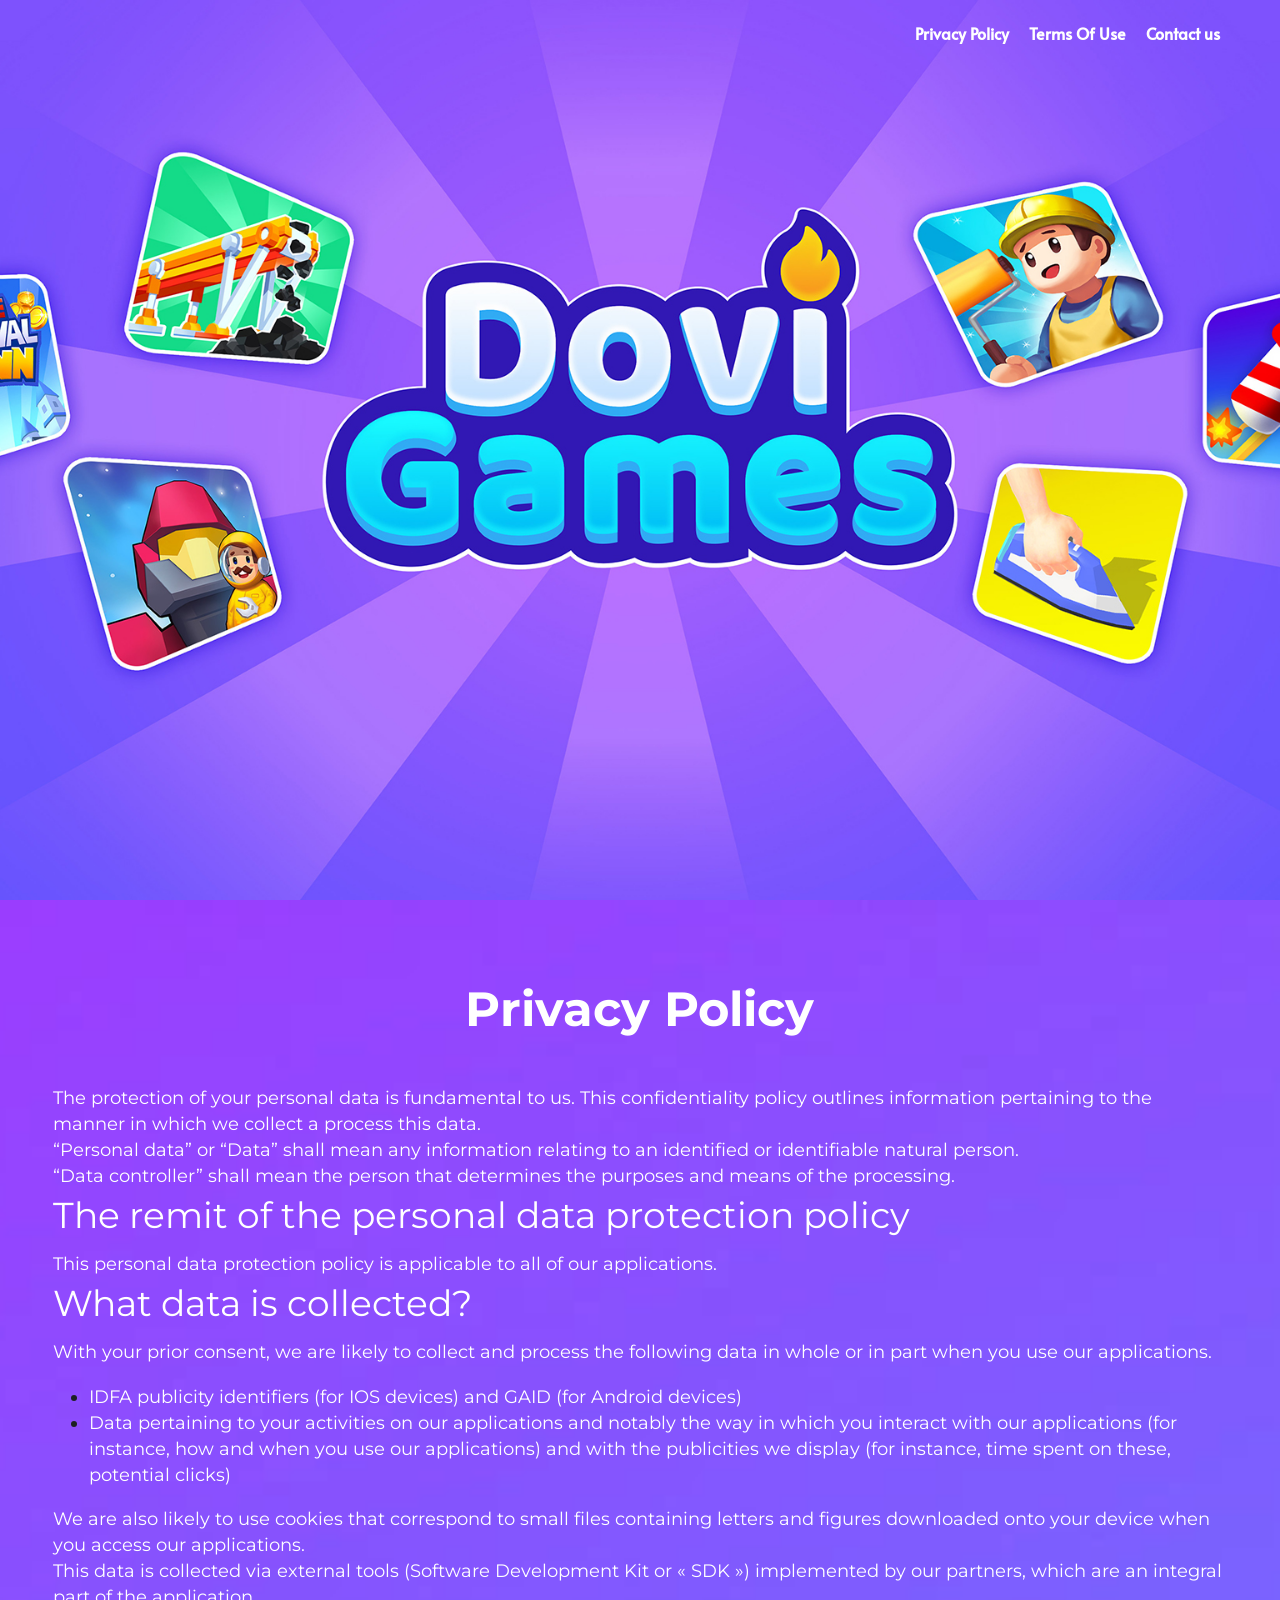
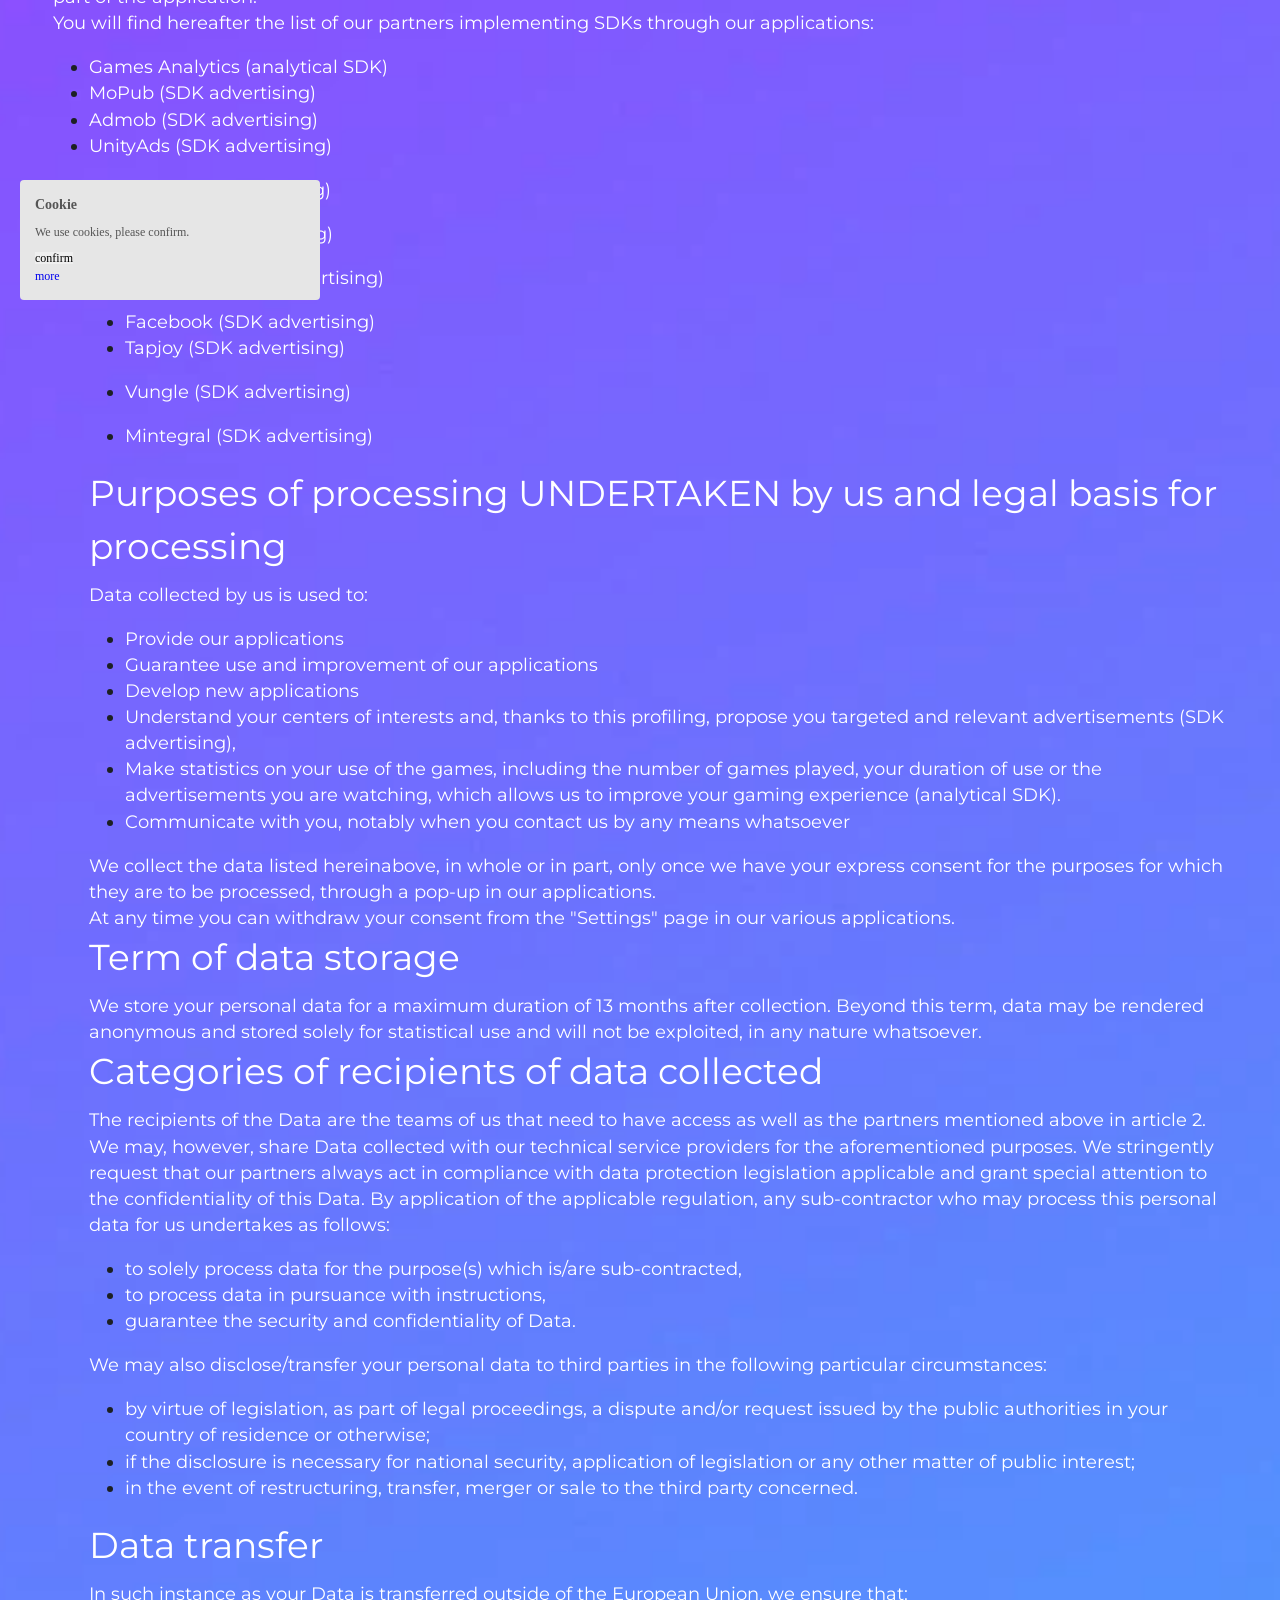
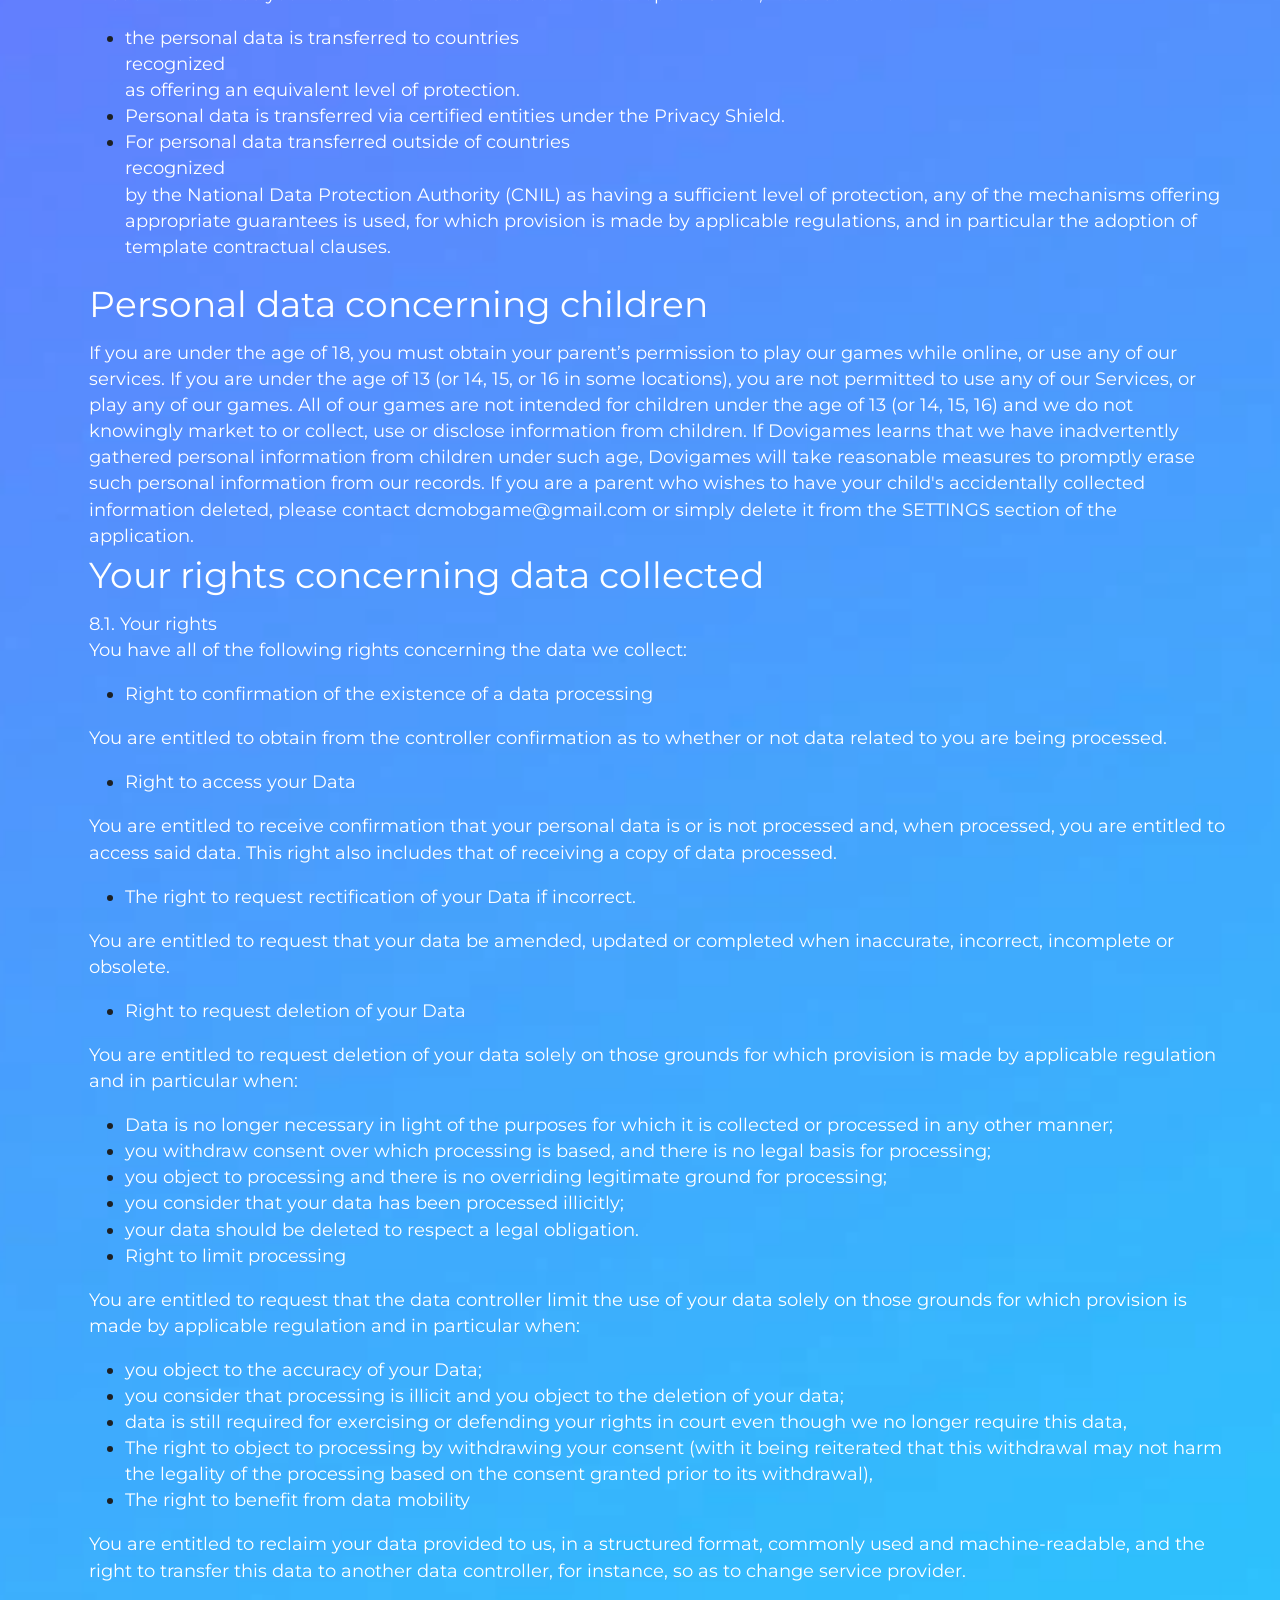
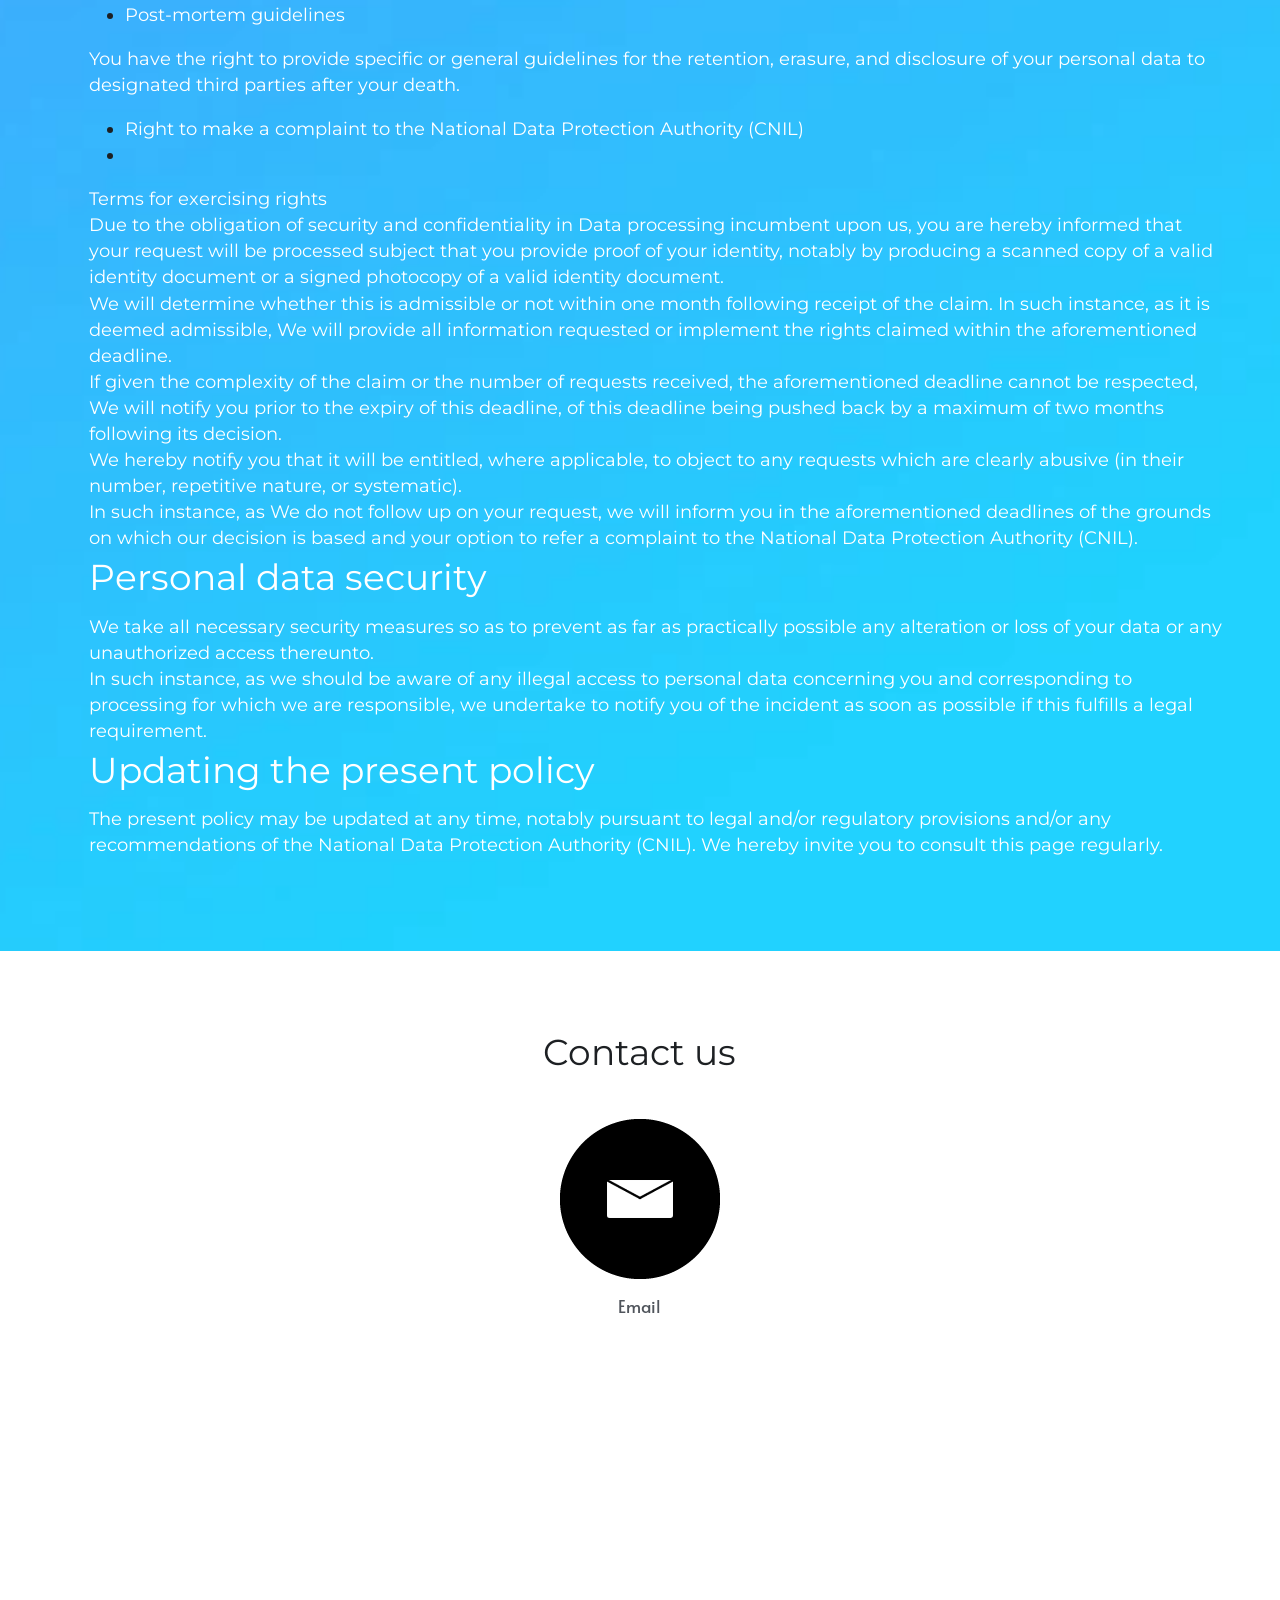
==== commit 90a01acd: "update anzu app-ads.txt" ====
--- a/index.html
+++ b/index.html
@@ -118,7 +118,7 @@
       <!-- -->
       <div class="mobile-cart-icon" id="s-mobile-shopping-cart-new"></div><div class="navbar-drawer-title-container"></div></div></div><div id="navbar-drawer-mask"></div><div class="navbar-drawer strikingly-drawer bottom-border"><ul id="nav-drawer-list"><span><li><a class="navbar-drawer-item s-font-body" href="#1"></a></li></span><span><li><a class="navbar-drawer-item s-font-body" href="#2">Privacy Policy</a></li></span><span><li><a class="navbar-drawer-item s-font-body" href="https://www.apple.com/legal/internet-services/itunes/dev/stdeula/">Terms Of Use</a></li></span><span><li><a class="navbar-drawer-item s-font-body" href="#3">Contact us</a></li></span><li id="mobileLoginDropdown"></li><li id="mobileLangSwitcher"></li><li class="logo"><div class="msg">Powered By</div></a></li></ul></div><div class="mobile-actions"><ul id="mobile-action-list"></ul></div></div><div class="page-wrapper"><div id="prerendered-inline-theme-html"></div><ul style="display:block" class="slides s-page-1 "><li class="slide s-section-1 s-first-visible-section css-1u2xvjn s-s6-wrapper css-h8ma8d" id="section-f_bcbc727c-73d0-45be-ad7d-894a138c4fd5"><div class="waypoint"></div><a class="section-anchor"></a><div><div class="lazyload s-section s6-section   s-bg-image s-bg-blurred s-bg-light-text s-new-title-section s-block-section background-image" style="background-repeat:no-repeat;background-size:cover;background-color:#E8EAEC;background-position:50% 50%;background-image:url(/image/title1920.jpg)" data-bg="/title1920.jpg" data-react-style="{&quot;backgroundRepeat&quot;:&quot;no-repeat&quot;,&quot;backgroundSize&quot;:&quot;cover&quot;,&quot;backgroundColor&quot;:&quot;#E8EAEC&quot;,&quot;backgroundPosition&quot;:&quot;50% 50%&quot;}"><div class="blurred-layer css-1tnf9eu css-1jcctwh0"></div><div class="container"><div><div id="f_8b762e33-7c49-44b9-b48b-64b1a966cbc2" class="s-row" position="0,0"><div class="s-row-content"><div id="24b68468-5bde-4c18-862e-a81cb4720309" position="0,0,0" class="s-col  col-12"><div class="col-list col-align-null"><div id="ff84fa00-7677-45c1-a368-038c842d3b3e" class="s-element-spacer" position="0,0,0,0"><div id="ff84fa00-7677-45c1-a368-038c842d3b3e" position="0,0,0,0" class="s-element" columnsSize="1" elementsSize="3"><div class="s-element-content"><div class="s-component s-block s-block-spacer "> <div><div><div class="s-block-item-inner clearfix" style="position:relative"><div class=""><div class="s-component s-spacer" style="touch-action:none;height:undefinedpx"></div></div></div></div></div></div></div></div></div><div id="a4d9b1a7-17bd-4420-abd1-3eab35c47e57" class="s-element-spacer" position="0,0,0,1"><div id="a4d9b1a7-17bd-4420-abd1-3eab35c47e57" position="0,0,0,1" class="s-element" columnsSize="1" elementsSize="3"><div class="s-element-content"><div class="s-component s-block s-block-spacer "> <div><div><div class="s-block-item-inner clearfix" style="position:relative"><div class=""><div class="s-component s-spacer" style="touch-action:none;height:undefinedpx"></div></div></div></div></div></div></div></div></div><div id="f623c464-91bc-40e6-abb4-32730115c00e" class="s-element-spacer" position="0,0,0,2"><div id="f623c464-91bc-40e6-abb4-32730115c00e" position="0,0,0,2" class="s-element" columnsSize="1" elementsSize="3"><div class="s-element-content"><div class="s-component s-block s-block-spacer "> <div><div><div class="s-block-item-inner clearfix" style="position:relative"><div class=""><div class="s-component s-spacer" style="touch-action:none;height:undefinedpx"></div></div></div></div></div></div></div></div></div></div></div></div></div></div></div></div></div></li><li class="slide s-section-2 css-1rkmeg4 " id="section-f_f89f08d6-f158-488c-aec0-05796b42dd1f"><div class="waypoint"></div><a class="section-anchor"></a><div>
   <div class="lazyload s-bg-image s-bg-blurred s-new-text-section s-section s-text-section   background-image" style="background-repeat:no-repeat;background-size:cover;background-color:#8801c2;background-position:50% 50%;background-image:url(/image/bg.png)" data-bg="/image/bg_main.png" data-react-style="{&quot;backgroundRepeat&quot;:&quot;no-repeat&quot;,&quot;backgroundSize&quot;:&quot;cover&quot;,&quot;backgroundColor&quot;:&quot;#8801c2&quot;,&quot;backgroundPosition&quot;:&quot;50% 50%&quot;}"><div class="blurred-layer css-1tnf9eu css-1jcctwh0"></div><div class="container"><div class="clearfix"><div class="columns sixteen"><div class="s-title-group  "><div class="s-title "><div class="s-component s-text"><h2 class=""><div class="s-component-content s-font-title"><h1 class="h1Tag" style="font-size:48px;"><strong><span class="#(className)" style="color:#ffffff;">Privacy Policy</span></strong></h1></div></h2></div></div><div class="s-subtitle"><div class="s-component s-text"><h4 class=""></h4></div></div></div></div></div><div class="">
-      <div class="s-mh s-repeatable"><div><div data-sorting-index="0" class="sixteen columns no-float s-repeatable-item"><div class="s-mhi"><div class="s-item-text-group "><div class="s-item-title"><div class="s-component s-text"><h3 class=""><div class="s-component-content s-font-heading"><p><span class="#(className)" style="color:#ffffff;">The protection of your personal data is fundamental to us. This confidentiality policy outlines information pertaining to the manner in which we collect a process this data.</span></p><p><span class="#(className)" style="color:#ffffff;">“Personal data” or “Data” shall mean any information relating to an identified or identifiable natural person.</span></p><p><span class="#(className)" style="color:#ffffff;">“Data controller” shall mean the person that determines the purposes and means of the processing.</span></p><h2><span class="#(className)" style="color:#ffffff;">The remit of the personal data protection policy</span></h2><p><span class="#(className)" style="color:#ffffff;">This personal data protection policy is applicable to all of our applications.</span></p><h2><span class="#(className)" style="color:#ffffff;">What data is collected?</span></h2><p><span class="#(className)" style="color:#ffffff;">With your prior consent, we are likely to collect and process the following data in whole or in part when you use our applications.</span></p><ul><li><p><span class="#(className)" style="color:#ffffff;">IDFA publicity identifiers (for IOS devices) and GAID (for Android devices)</span></p></li><li><p><span class="#(className)" style="color:#ffffff;">Data pertaining to your activities on our applications and notably the way in which you interact with our applications (for instance, how and when you use our applications) and with the publicities we display (for instance, time spent on these, potential clicks)</span></p></li></ul><p><span class="#(className)" style="color:#ffffff;">We are also likely to use cookies that correspond to small files containing letters and figures downloaded onto your device when you access our applications.</span></p><p><span class="#(className)" style="color:#ffffff;">This data is collected via external tools (Software Development Kit or « SDK ») implemented by our partners, which are an integral part of the application.</span></p><p><span class="#(className)" style="color:#ffffff;">You will find hereafter the list of our partners implementing SDKs through our applications:</span></p><ul><li><p><span class="#(className)" style="color:#ffffff;">Games Analytics (analytical SDK)</span></p></li><li><p><span class="#(className)" style="color:#ffffff;">MoPub (SDK advertising)</span></p></li><li><p><span class="#(className)" style="color:#ffffff;">Admob (SDK advertising)</span></p></li><li><p><span class="#(className)" style="color:#ffffff;">UnityAds (SDK advertising)</span></p></li></ul><ul><li><p><span class="#(className)" style="color:#ffffff;">Applovin (SDK advertising)</span></p></li></ul><ul><li><p><span class="#(className)" style="color:#ffffff;">IronSource (SDK advertising)</span></p></li></ul><ul><li><p><span class="#(className)" style="color:#ffffff;">Facebook (SDK advertising)</span></p></li><li><span class="#(className)" style="color:#ffffff;">Tapjoy (SDK advertising)</span></li></ul><ul><li><span class="#(className)" style="color:#ffffff;">Vungle (SDK advertising)</span></li></ul><ul><li><span class="#(className)" style="color:#ffffff;">Mintegral&nbsp;(SDK advertising)</span></li></ul><h2><span class="#(className)" style="color:#ffffff;">Purposes of processing UNDERTAKEN by us and legal basis for processing</span></h2><p><span class="#(className)" style="color:#ffffff;">Data collected by us is used to:</span></p><ul><li><p><span class="#(className)" style="color:#ffffff;">Provide our applications</span></p></li><li><p><span class="#(className)" style="color:#ffffff;">Guarantee use and improvement of our applications</span></p></li><li><p><span class="#(className)" style="color:#ffffff;">Develop new applications</span></p></li><li><p><span class="#(className)" style="color:#ffffff;">Understand your centers of interests and, thanks to this profiling, propose you targeted and relevant advertisements (SDK advertising),</span></p></li><li><p><span class="#(className)" style="color:#ffffff;">Make statistics on your use of the games, including the number of games played, your duration of use or the advertisements you are watching, which allows us to improve your gaming experience (analytical SDK).</span></p></li><li><p><span class="#(className)" style="color:#ffffff;">Communicate with you, notably when you contact us by any means whatsoever</span></p></li></ul><p><span class="#(className)" style="color:#ffffff;">We collect the data listed hereinabove, in whole or in part, only once we have your express consent for the purposes for which they are to be processed, through a pop-up in our applications.</span></p><p><span class="#(className)" style="color:#ffffff;">At any time you can withdraw your consent from the "Settings" page in our various applications.</span></p><h2><span class="#(className)" style="color:#ffffff;">Term of data storage</span></h2><p><span class="#(className)" style="color:#ffffff;">We store your personal data for a maximum duration of 13 months after collection. Beyond this term, data may be rendered anonymous and stored solely for statistical use and will not be exploited, in any nature whatsoever.</span></p><h2><span class="#(className)" style="color:#ffffff;">Categories of recipients of data collected</span></h2><p><span class="#(className)" style="color:#ffffff;">The recipients of the Data are the teams of us that need to have access as well as the partners mentioned above in article 2. We may, however, share Data collected with our technical service providers for the aforementioned purposes. We stringently request that our partners always act in compliance with data protection legislation applicable and grant special attention to the confidentiality of this Data. By application of the applicable regulation, any sub-contractor who may process this personal data for us undertakes as follows:</span></p><ul><li><p><span class="#(className)" style="color:#ffffff;">to solely process data for the purpose(s) which is/are sub-contracted,</span></p></li><li><p><span class="#(className)" style="color:#ffffff;">to process data in pursuance with instructions,</span></p></li><li><p><span class="#(className)" style="color:#ffffff;">guarantee the security and confidentiality of Data.</span></p></li></ul><p><span class="#(className)" style="color:#ffffff;">We may also disclose/transfer your personal data to third parties in the following particular circumstances:</span></p><ul><li><p><span class="#(className)" style="color:#ffffff;">by virtue of legislation, as part of legal proceedings, a dispute and/or request issued by the public authorities in your country of residence or otherwise;</span></p></li><li><p><span class="#(className)" style="color:#ffffff;">if the disclosure is necessary for national security, application of legislation or any other matter of public interest;</span></p></li><li><p><span class="#(className)" style="color:#ffffff;">in the event of restructuring, transfer, merger or sale to the third party concerned.</span></p></li></ul><h2><span class="#(className)" style="color:#ffffff;">Data transfer</span></h2><p><span class="#(className)" style="color:#ffffff;">In such instance as your Data is transferred outside of the European Union, we ensure that:</span></p><ul><li><p><span class="#(className)" style="color:#ffffff;">the personal data is transferred to countries</span></p><p><span class="#(className)" style="color:#ffffff;">recognized</span></p><p><span class="#(className)" style="color:#ffffff;">as offering an equivalent level of protection.</span></p></li><li><p><span class="#(className)" style="color:#ffffff;">Personal data is transferred via certified entities under the Privacy Shield.</span></p></li><li><p><span class="#(className)" style="color:#ffffff;">For personal data transferred outside of countries</span></p><p><span class="#(className)" style="color:#ffffff;">recognized</span></p><p><span class="#(className)" style="color:#ffffff;">by the National Data Protection Authority (CNIL) as having a sufficient level of protection, any of the mechanisms offering appropriate guarantees is used, for which provision is made by applicable regulations, and in particular the adoption of template contractual clauses.</span></p></li></ul><h2><span class="#(className)" style="color:#ffffff;">Personal data concerning children</span></h2><p><span class="#(className)" style="color:#ffffff;">If you are under the age of 18, you must obtain your parent’s permission to play our games while online, or use any of our services. If you are under the age of 13 (or 14, 15, or 16 in some locations), you are not permitted to use any of our Services, or play any of our games. All of our games are not intended for children under the age of 13 (or 14, 15, 16) and we do not knowingly market to or collect, use or disclose information from children. If Dovigames learns that we have inadvertently gathered personal information from children under such age, Dovigames will take reasonable measures to promptly erase such personal information from our records. If you are a parent who wishes to have your child's accidentally collected information deleted, please contact dcmobgame@gmail.com or simply delete it from the SETTINGS section of the application.</span></p><h2><span class="#(className)" style="color:#ffffff;">Your rights concerning data collected</span></h2><p><span class="#(className)" style="color:#ffffff;">8.1. Your rights</span></p><p><span class="#(className)" style="color:#ffffff;">You have all of the following rights concerning the data we collect:</span></p><ul><li><p><span class="#(className)" style="color:#ffffff;">Right to confirmation of the existence of a data processing</span></p></li></ul><p><span class="#(className)" style="color:#ffffff;">You are entitled to obtain from the controller confirmation as to whether or not data related to you are being processed.</span></p><ul><li><p><span class="#(className)" style="color:#ffffff;">Right to access your Data</span></p></li></ul><p><span class="#(className)" style="color:#ffffff;">You are entitled to receive confirmation that your personal data is or is not processed and, when processed, you are entitled to access said data. This right also includes that of receiving a copy of data processed.</span></p><ul><li><p><span class="#(className)" style="color:#ffffff;">The right to request rectification of your Data if incorrect.</span></p></li></ul><p><span class="#(className)" style="color:#ffffff;">You are entitled to request that your data be amended, updated or completed when inaccurate, incorrect, incomplete or obsolete.</span></p><ul><li><p><span class="#(className)" style="color:#ffffff;">Right to request deletion of your Data</span></p></li></ul><p><span class="#(className)" style="color:#ffffff;">You are entitled to request deletion of your data solely on those grounds for which provision is made by applicable regulation and in particular when:</span></p><ul><li><p><span class="#(className)" style="color:#ffffff;">Data is no longer necessary in light of the purposes for which it is collected or processed in any other manner;</span></p></li><li><p><span class="#(className)" style="color:#ffffff;">you withdraw consent over which processing is based, and there is no legal basis for processing;</span></p></li><li><p><span class="#(className)" style="color:#ffffff;">you object to processing and there is no overriding legitimate ground for processing;</span></p></li><li><p><span class="#(className)" style="color:#ffffff;">you consider that your data has been processed illicitly;</span></p></li><li><p><span class="#(className)" style="color:#ffffff;">your data should be deleted to respect a legal obligation.</span></p></li><li><p><span class="#(className)" style="color:#ffffff;">Right to limit processing</span></p></li></ul><p><span class="#(className)" style="color:#ffffff;">You are entitled to request that the data controller limit the use of your data solely on those grounds for which provision is made by applicable regulation and in particular when:</span></p><ul><li><p><span class="#(className)" style="color:#ffffff;">you object to the accuracy of your Data;</span></p></li><li><p><span class="#(className)" style="color:#ffffff;">you consider that processing is illicit and you object to the deletion of your data;</span></p></li><li><p><span class="#(className)" style="color:#ffffff;">data is still required for exercising or defending your rights in court even though we no longer require this data,</span></p></li><li><p><span class="#(className)" style="color:#ffffff;">The right to object to processing by withdrawing your consent (with it being reiterated that this withdrawal may not harm the legality of the processing based on the consent granted prior to its withdrawal),</span></p></li><li><p><span class="#(className)" style="color:#ffffff;">The right to benefit from data mobility</span></p></li></ul><p><span class="#(className)" style="color:#ffffff;">You are entitled to reclaim your data provided to us, in a structured format, commonly used and machine-readable, and the right to transfer this data to another data controller, for instance, so as to change service provider.</span></p><ul><li><p><span class="#(className)" style="color:#ffffff;">Post-mortem guidelines</span></p></li></ul><p><span class="#(className)" style="color:#ffffff;">You have the right to provide specific or general guidelines for the retention, erasure, and disclosure of your personal data to designated third parties after your death.</span></p><ul><li><p><span class="#(className)" style="color:#ffffff;">Right to make a complaint to the National Data Protection Authority (CNIL)</span></p></li><li><p>&nbsp;</p></li></ul><p><span class="#(className)" style="color:#ffffff;">Terms for exercising rights</span></p><p><span class="#(className)" style="color:#ffffff;">Due to the obligation of security and confidentiality in Data processing incumbent upon us, you are hereby informed that your request will be processed subject that you provide proof of your identity, notably by producing a scanned copy of a valid identity document or a signed photocopy of a valid identity document.</span></p><p><span class="#(className)" style="color:#ffffff;">We will determine whether this is admissible or not within one month following receipt of the claim. In such instance, as it is deemed admissible, We will provide all information requested or implement the rights claimed within the aforementioned deadline.</span></p><p><span class="#(className)" style="color:#ffffff;">If given the complexity of the claim or the number of requests received, the aforementioned deadline cannot be respected, We will notify you prior to the expiry of this deadline, of this deadline being pushed back by a maximum of two months following its decision.</span></p><p><span class="#(className)" style="color:#ffffff;">We hereby notify you that it will be entitled, where applicable, to object to any requests which are clearly abusive (in their number, repetitive nature, or systematic).</span></p><p><span class="#(className)" style="color:#ffffff;">In such instance, as We do not follow up on your request, we will inform you in the aforementioned deadlines of the grounds on which our decision is based and your option to refer a complaint to the National Data Protection Authority (CNIL).</span></p><h2><span class="#(className)" style="color:#ffffff;">Personal data security</span></h2><p><span class="#(className)" style="color:#ffffff;">We take all necessary security measures so as to prevent as far as practically possible any alteration or loss of your data or any unauthorized access thereunto.</span></p><p><span class="#(className)" style="color:#ffffff;">In such instance, as we should be aware of any illegal access to personal data concerning you and corresponding to processing for which we are responsible, we undertake to notify you of the incident as soon as possible if this fulfills a legal requirement.</span></p><h2><span class="#(className)" style="color:#ffffff;">Updating the present policy</span></h2><p><span class="#(className)" style="color:#ffffff;">The present policy may be updated at any time, notably pursuant to legal and/or regulatory provisions and/or any recommendations of the National Data Protection Authority (CNIL). We hereby invite you to consult this page regularly.</span></p></div></h3></div></div><div class="s-item-text"><div class="s-component s-text"><div class=""></div></div></div></div></div></div></div></div>
+      <div class="s-mh s-repeatable"><div><div data-sorting-index="0" class="sixteen columns no-float s-repeatable-item"><div class="s-mhi"><div class="s-item-text-group "><div class="s-item-title"><div class="s-component s-text"><h3 class=""><div class="s-component-content s-font-heading"><p><span class="#(className)" style="color:#ffffff;">The protection of your personal data is fundamental to us. This confidentiality policy outlines information pertaining to the manner in which we collect a process this data.</span></p><p><span class="#(className)" style="color:#ffffff;">“Personal data” or “Data” shall mean any information relating to an identified or identifiable natural person.</span></p><p><span class="#(className)" style="color:#ffffff;">“Data controller” shall mean the person that determines the purposes and means of the processing.</span></p><h2><span class="#(className)" style="color:#ffffff;">The remit of the personal data protection policy</span></h2><p><span class="#(className)" style="color:#ffffff;">This personal data protection policy is applicable to all of our applications.</span></p><h2><span class="#(className)" style="color:#ffffff;">What data is collected?</span></h2><p><span class="#(className)" style="color:#ffffff;">With your prior consent, we are likely to collect and process the following data in whole or in part when you use our applications.</span></p><ul><li><p><span class="#(className)" style="color:#ffffff;">IDFA publicity identifiers (for IOS devices) and GAID (for Android devices)</span></p></li><li><p><span class="#(className)" style="color:#ffffff;">Data pertaining to your activities on our applications and notably the way in which you interact with our applications (for instance, how and when you use our applications) and with the publicities we display (for instance, time spent on these, potential clicks)</span></p></li></ul><p><span class="#(className)" style="color:#ffffff;">We are also likely to use cookies that correspond to small files containing letters and figures downloaded onto your device when you access our applications.</span></p><p><span class="#(className)" style="color:#ffffff;">This data is collected via external tools (Software Development Kit or « SDK ») implemented by our partners, which are an integral part of the application.</span></p><p><span class="#(className)" style="color:#ffffff;">You will find hereafter the list of our partners implementing SDKs through our applications:</span></p><ul><li><p><span class="#(className)" style="color:#ffffff;">Games Analytics (analytical SDK)</span></p></li><li><p><span class="#(className)" style="color:#ffffff;">MoPub (SDK advertising)</span></p></li><li><p><span class="#(className)" style="color:#ffffff;">Admob (SDK advertising)</span></p></li><li><p><span class="#(className)" style="color:#ffffff;">UnityAds (SDK advertising)</span></p></li></ul><ul><li><p><span class="#(className)" style="color:#ffffff;">Applovin (SDK advertising)</span></p></li></ul><ul><ul><li><p><span class="#(className)" style="color:#ffffff;">Anzu (SDK advertising)</span></p></li></ul><ul><li><p><span class="#(className)" style="color:#ffffff;">IronSource (SDK advertising)</span></p></li></ul><ul><li><p><span class="#(className)" style="color:#ffffff;">Facebook (SDK advertising)</span></p></li><li><span class="#(className)" style="color:#ffffff;">Tapjoy (SDK advertising)</span></li></ul><ul><li><span class="#(className)" style="color:#ffffff;">Vungle (SDK advertising)</span></li></ul><ul><li><span class="#(className)" style="color:#ffffff;">Mintegral&nbsp;(SDK advertising)</span></li></ul><h2><span class="#(className)" style="color:#ffffff;">Purposes of processing UNDERTAKEN by us and legal basis for processing</span></h2><p><span class="#(className)" style="color:#ffffff;">Data collected by us is used to:</span></p><ul><li><p><span class="#(className)" style="color:#ffffff;">Provide our applications</span></p></li><li><p><span class="#(className)" style="color:#ffffff;">Guarantee use and improvement of our applications</span></p></li><li><p><span class="#(className)" style="color:#ffffff;">Develop new applications</span></p></li><li><p><span class="#(className)" style="color:#ffffff;">Understand your centers of interests and, thanks to this profiling, propose you targeted and relevant advertisements (SDK advertising),</span></p></li><li><p><span class="#(className)" style="color:#ffffff;">Make statistics on your use of the games, including the number of games played, your duration of use or the advertisements you are watching, which allows us to improve your gaming experience (analytical SDK).</span></p></li><li><p><span class="#(className)" style="color:#ffffff;">Communicate with you, notably when you contact us by any means whatsoever</span></p></li></ul><p><span class="#(className)" style="color:#ffffff;">We collect the data listed hereinabove, in whole or in part, only once we have your express consent for the purposes for which they are to be processed, through a pop-up in our applications.</span></p><p><span class="#(className)" style="color:#ffffff;">At any time you can withdraw your consent from the "Settings" page in our various applications.</span></p><h2><span class="#(className)" style="color:#ffffff;">Term of data storage</span></h2><p><span class="#(className)" style="color:#ffffff;">We store your personal data for a maximum duration of 13 months after collection. Beyond this term, data may be rendered anonymous and stored solely for statistical use and will not be exploited, in any nature whatsoever.</span></p><h2><span class="#(className)" style="color:#ffffff;">Categories of recipients of data collected</span></h2><p><span class="#(className)" style="color:#ffffff;">The recipients of the Data are the teams of us that need to have access as well as the partners mentioned above in article 2. We may, however, share Data collected with our technical service providers for the aforementioned purposes. We stringently request that our partners always act in compliance with data protection legislation applicable and grant special attention to the confidentiality of this Data. By application of the applicable regulation, any sub-contractor who may process this personal data for us undertakes as follows:</span></p><ul><li><p><span class="#(className)" style="color:#ffffff;">to solely process data for the purpose(s) which is/are sub-contracted,</span></p></li><li><p><span class="#(className)" style="color:#ffffff;">to process data in pursuance with instructions,</span></p></li><li><p><span class="#(className)" style="color:#ffffff;">guarantee the security and confidentiality of Data.</span></p></li></ul><p><span class="#(className)" style="color:#ffffff;">We may also disclose/transfer your personal data to third parties in the following particular circumstances:</span></p><ul><li><p><span class="#(className)" style="color:#ffffff;">by virtue of legislation, as part of legal proceedings, a dispute and/or request issued by the public authorities in your country of residence or otherwise;</span></p></li><li><p><span class="#(className)" style="color:#ffffff;">if the disclosure is necessary for national security, application of legislation or any other matter of public interest;</span></p></li><li><p><span class="#(className)" style="color:#ffffff;">in the event of restructuring, transfer, merger or sale to the third party concerned.</span></p></li></ul><h2><span class="#(className)" style="color:#ffffff;">Data transfer</span></h2><p><span class="#(className)" style="color:#ffffff;">In such instance as your Data is transferred outside of the European Union, we ensure that:</span></p><ul><li><p><span class="#(className)" style="color:#ffffff;">the personal data is transferred to countries</span></p><p><span class="#(className)" style="color:#ffffff;">recognized</span></p><p><span class="#(className)" style="color:#ffffff;">as offering an equivalent level of protection.</span></p></li><li><p><span class="#(className)" style="color:#ffffff;">Personal data is transferred via certified entities under the Privacy Shield.</span></p></li><li><p><span class="#(className)" style="color:#ffffff;">For personal data transferred outside of countries</span></p><p><span class="#(className)" style="color:#ffffff;">recognized</span></p><p><span class="#(className)" style="color:#ffffff;">by the National Data Protection Authority (CNIL) as having a sufficient level of protection, any of the mechanisms offering appropriate guarantees is used, for which provision is made by applicable regulations, and in particular the adoption of template contractual clauses.</span></p></li></ul><h2><span class="#(className)" style="color:#ffffff;">Personal data concerning children</span></h2><p><span class="#(className)" style="color:#ffffff;">If you are under the age of 18, you must obtain your parent’s permission to play our games while online, or use any of our services. If you are under the age of 13 (or 14, 15, or 16 in some locations), you are not permitted to use any of our Services, or play any of our games. All of our games are not intended for children under the age of 13 (or 14, 15, 16) and we do not knowingly market to or collect, use or disclose information from children. If Dovigames learns that we have inadvertently gathered personal information from children under such age, Dovigames will take reasonable measures to promptly erase such personal information from our records. If you are a parent who wishes to have your child's accidentally collected information deleted, please contact dcmobgame@gmail.com or simply delete it from the SETTINGS section of the application.</span></p><h2><span class="#(className)" style="color:#ffffff;">Your rights concerning data collected</span></h2><p><span class="#(className)" style="color:#ffffff;">8.1. Your rights</span></p><p><span class="#(className)" style="color:#ffffff;">You have all of the following rights concerning the data we collect:</span></p><ul><li><p><span class="#(className)" style="color:#ffffff;">Right to confirmation of the existence of a data processing</span></p></li></ul><p><span class="#(className)" style="color:#ffffff;">You are entitled to obtain from the controller confirmation as to whether or not data related to you are being processed.</span></p><ul><li><p><span class="#(className)" style="color:#ffffff;">Right to access your Data</span></p></li></ul><p><span class="#(className)" style="color:#ffffff;">You are entitled to receive confirmation that your personal data is or is not processed and, when processed, you are entitled to access said data. This right also includes that of receiving a copy of data processed.</span></p><ul><li><p><span class="#(className)" style="color:#ffffff;">The right to request rectification of your Data if incorrect.</span></p></li></ul><p><span class="#(className)" style="color:#ffffff;">You are entitled to request that your data be amended, updated or completed when inaccurate, incorrect, incomplete or obsolete.</span></p><ul><li><p><span class="#(className)" style="color:#ffffff;">Right to request deletion of your Data</span></p></li></ul><p><span class="#(className)" style="color:#ffffff;">You are entitled to request deletion of your data solely on those grounds for which provision is made by applicable regulation and in particular when:</span></p><ul><li><p><span class="#(className)" style="color:#ffffff;">Data is no longer necessary in light of the purposes for which it is collected or processed in any other manner;</span></p></li><li><p><span class="#(className)" style="color:#ffffff;">you withdraw consent over which processing is based, and there is no legal basis for processing;</span></p></li><li><p><span class="#(className)" style="color:#ffffff;">you object to processing and there is no overriding legitimate ground for processing;</span></p></li><li><p><span class="#(className)" style="color:#ffffff;">you consider that your data has been processed illicitly;</span></p></li><li><p><span class="#(className)" style="color:#ffffff;">your data should be deleted to respect a legal obligation.</span></p></li><li><p><span class="#(className)" style="color:#ffffff;">Right to limit processing</span></p></li></ul><p><span class="#(className)" style="color:#ffffff;">You are entitled to request that the data controller limit the use of your data solely on those grounds for which provision is made by applicable regulation and in particular when:</span></p><ul><li><p><span class="#(className)" style="color:#ffffff;">you object to the accuracy of your Data;</span></p></li><li><p><span class="#(className)" style="color:#ffffff;">you consider that processing is illicit and you object to the deletion of your data;</span></p></li><li><p><span class="#(className)" style="color:#ffffff;">data is still required for exercising or defending your rights in court even though we no longer require this data,</span></p></li><li><p><span class="#(className)" style="color:#ffffff;">The right to object to processing by withdrawing your consent (with it being reiterated that this withdrawal may not harm the legality of the processing based on the consent granted prior to its withdrawal),</span></p></li><li><p><span class="#(className)" style="color:#ffffff;">The right to benefit from data mobility</span></p></li></ul><p><span class="#(className)" style="color:#ffffff;">You are entitled to reclaim your data provided to us, in a structured format, commonly used and machine-readable, and the right to transfer this data to another data controller, for instance, so as to change service provider.</span></p><ul><li><p><span class="#(className)" style="color:#ffffff;">Post-mortem guidelines</span></p></li></ul><p><span class="#(className)" style="color:#ffffff;">You have the right to provide specific or general guidelines for the retention, erasure, and disclosure of your personal data to designated third parties after your death.</span></p><ul><li><p><span class="#(className)" style="color:#ffffff;">Right to make a complaint to the National Data Protection Authority (CNIL)</span></p></li><li><p>&nbsp;</p></li></ul><p><span class="#(className)" style="color:#ffffff;">Terms for exercising rights</span></p><p><span class="#(className)" style="color:#ffffff;">Due to the obligation of security and confidentiality in Data processing incumbent upon us, you are hereby informed that your request will be processed subject that you provide proof of your identity, notably by producing a scanned copy of a valid identity document or a signed photocopy of a valid identity document.</span></p><p><span class="#(className)" style="color:#ffffff;">We will determine whether this is admissible or not within one month following receipt of the claim. In such instance, as it is deemed admissible, We will provide all information requested or implement the rights claimed within the aforementioned deadline.</span></p><p><span class="#(className)" style="color:#ffffff;">If given the complexity of the claim or the number of requests received, the aforementioned deadline cannot be respected, We will notify you prior to the expiry of this deadline, of this deadline being pushed back by a maximum of two months following its decision.</span></p><p><span class="#(className)" style="color:#ffffff;">We hereby notify you that it will be entitled, where applicable, to object to any requests which are clearly abusive (in their number, repetitive nature, or systematic).</span></p><p><span class="#(className)" style="color:#ffffff;">In such instance, as We do not follow up on your request, we will inform you in the aforementioned deadlines of the grounds on which our decision is based and your option to refer a complaint to the National Data Protection Authority (CNIL).</span></p><h2><span class="#(className)" style="color:#ffffff;">Personal data security</span></h2><p><span class="#(className)" style="color:#ffffff;">We take all necessary security measures so as to prevent as far as practically possible any alteration or loss of your data or any unauthorized access thereunto.</span></p><p><span class="#(className)" style="color:#ffffff;">In such instance, as we should be aware of any illegal access to personal data concerning you and corresponding to processing for which we are responsible, we undertake to notify you of the incident as soon as possible if this fulfills a legal requirement.</span></p><h2><span class="#(className)" style="color:#ffffff;">Updating the present policy</span></h2><p><span class="#(className)" style="color:#ffffff;">The present policy may be updated at any time, notably pursuant to legal and/or regulatory provisions and/or any recommendations of the National Data Protection Authority (CNIL). We hereby invite you to consult this page regularly.</span></p></div></h3></div></div><div class="s-item-text"><div class="s-component s-text"><div class=""></div></div></div></div></div></div></div></div>
     </div></div></div>
 </div></li><li class="slide s-section-3 css-1rkmeg4 " id="section-f_608ec482-c9e4-48f7-b9c4-5b3b7748a82b"><div class="waypoint"></div><a class="section-anchor"></a><div class="lazyload   s-icons-section s-section   background-image" data-react-style="{}"><div class="container"><div class="columns sixteen"><div class="s-title-group  "><div class="s-title "><div class="s-component s-text"><h2 class=""><div class="s-component-content s-font-title"><h2><p>Contact us</p></h2></div></h2></div></div><div class="s-subtitle"><div class="s-component s-text"><h4 class=""></h4></div></div></div></div><div class="">
       <div class="s-mh s-repeatable"><div><div data-sorting-index="0" class="sixteen columns half-fixed no-float s-repeatable-item"><div class="s-item-media-group s-mhi"><div class="s-component s-image"><div><div class="s-component-content"><div class="s-img-wrapper"><a href="mailto:dcmobgame@gmail.com" target="_blank"><div class="s-ratio-box" style="max-width:160px;max-height:160px"><div class="s-ratio-fill" style="padding-bottom:100.00%"></div><div class="s-img-wrapper"><img alt="" title="" class="lazyload crop-default" data-description="" width="160" height="160" src="/image/email-icon.png" data-src="/image/email-icon.png"/></div></div></a></div></div></div></div></div><div class="s-item-text-group"><div class="s-component s-text"><div class=""><div class="s-component-content s-font-body"><p>Email</p></div></div></div></div></div></div></div>
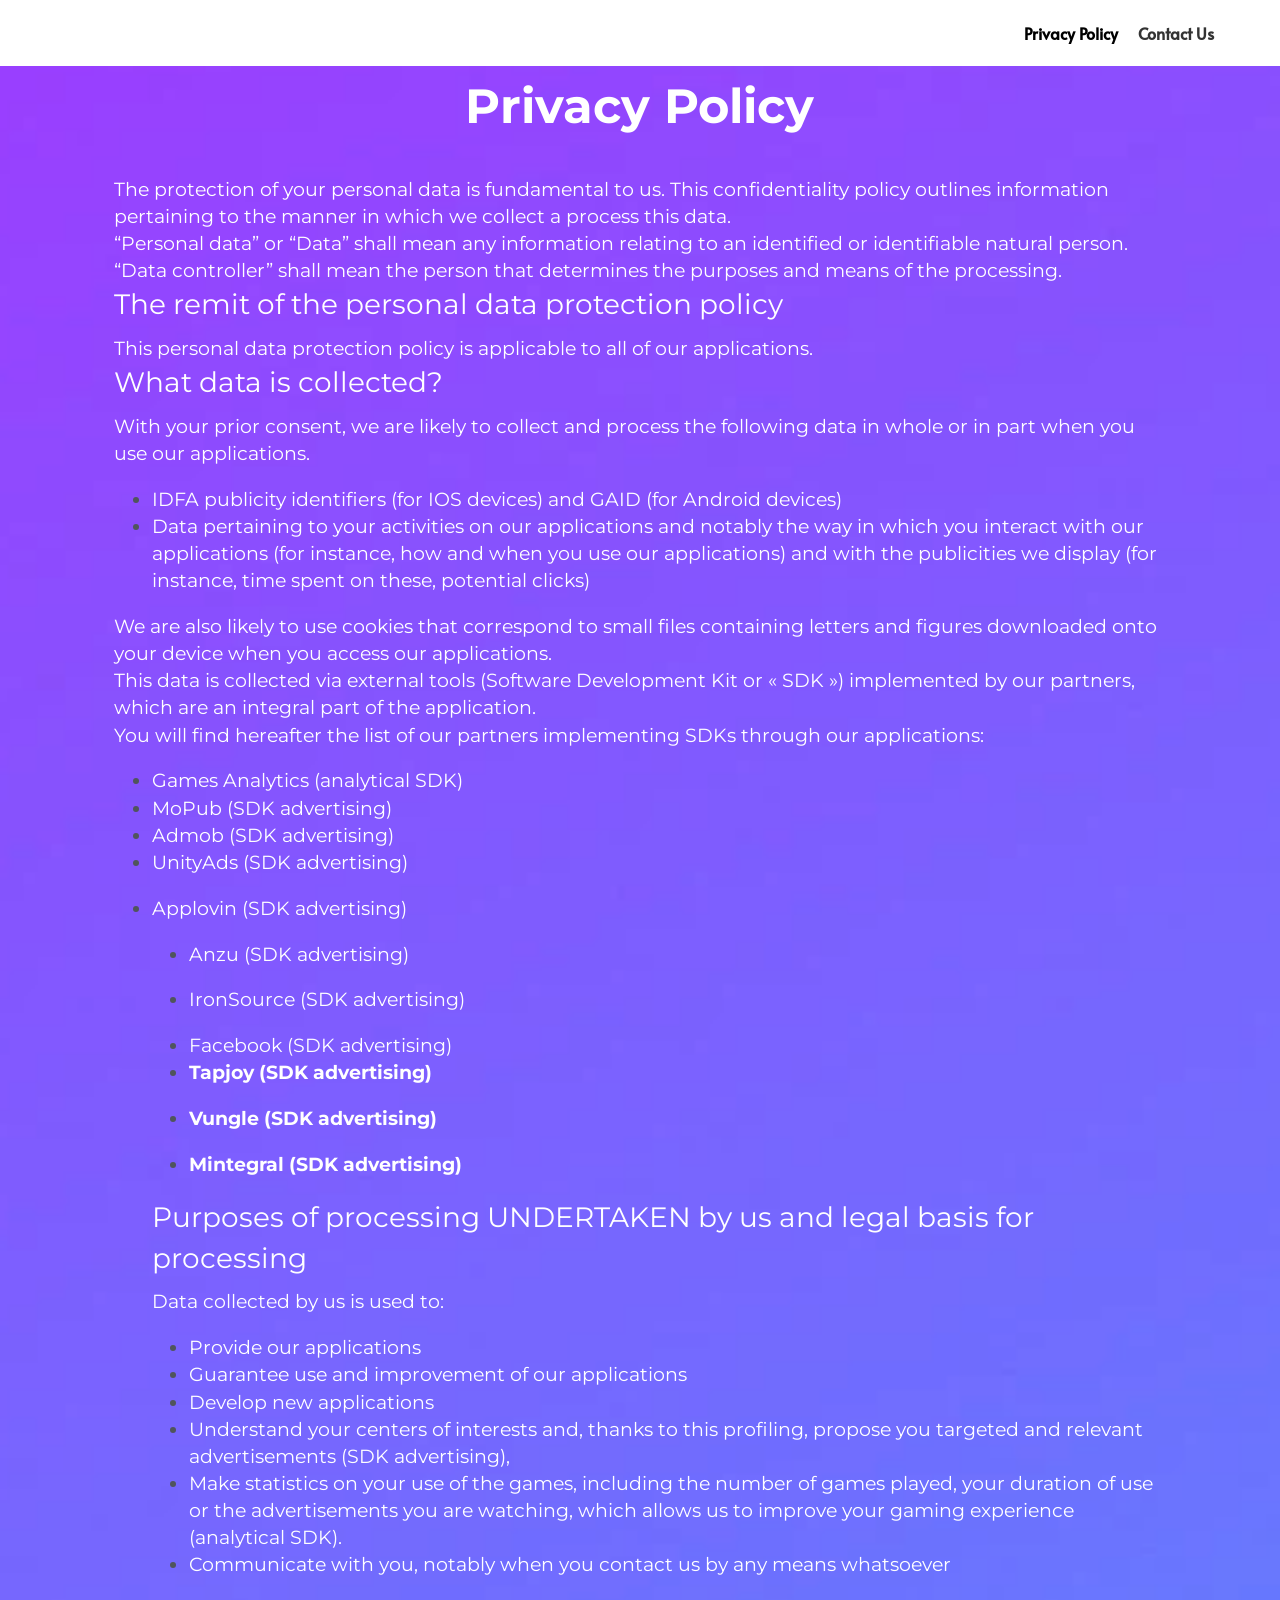
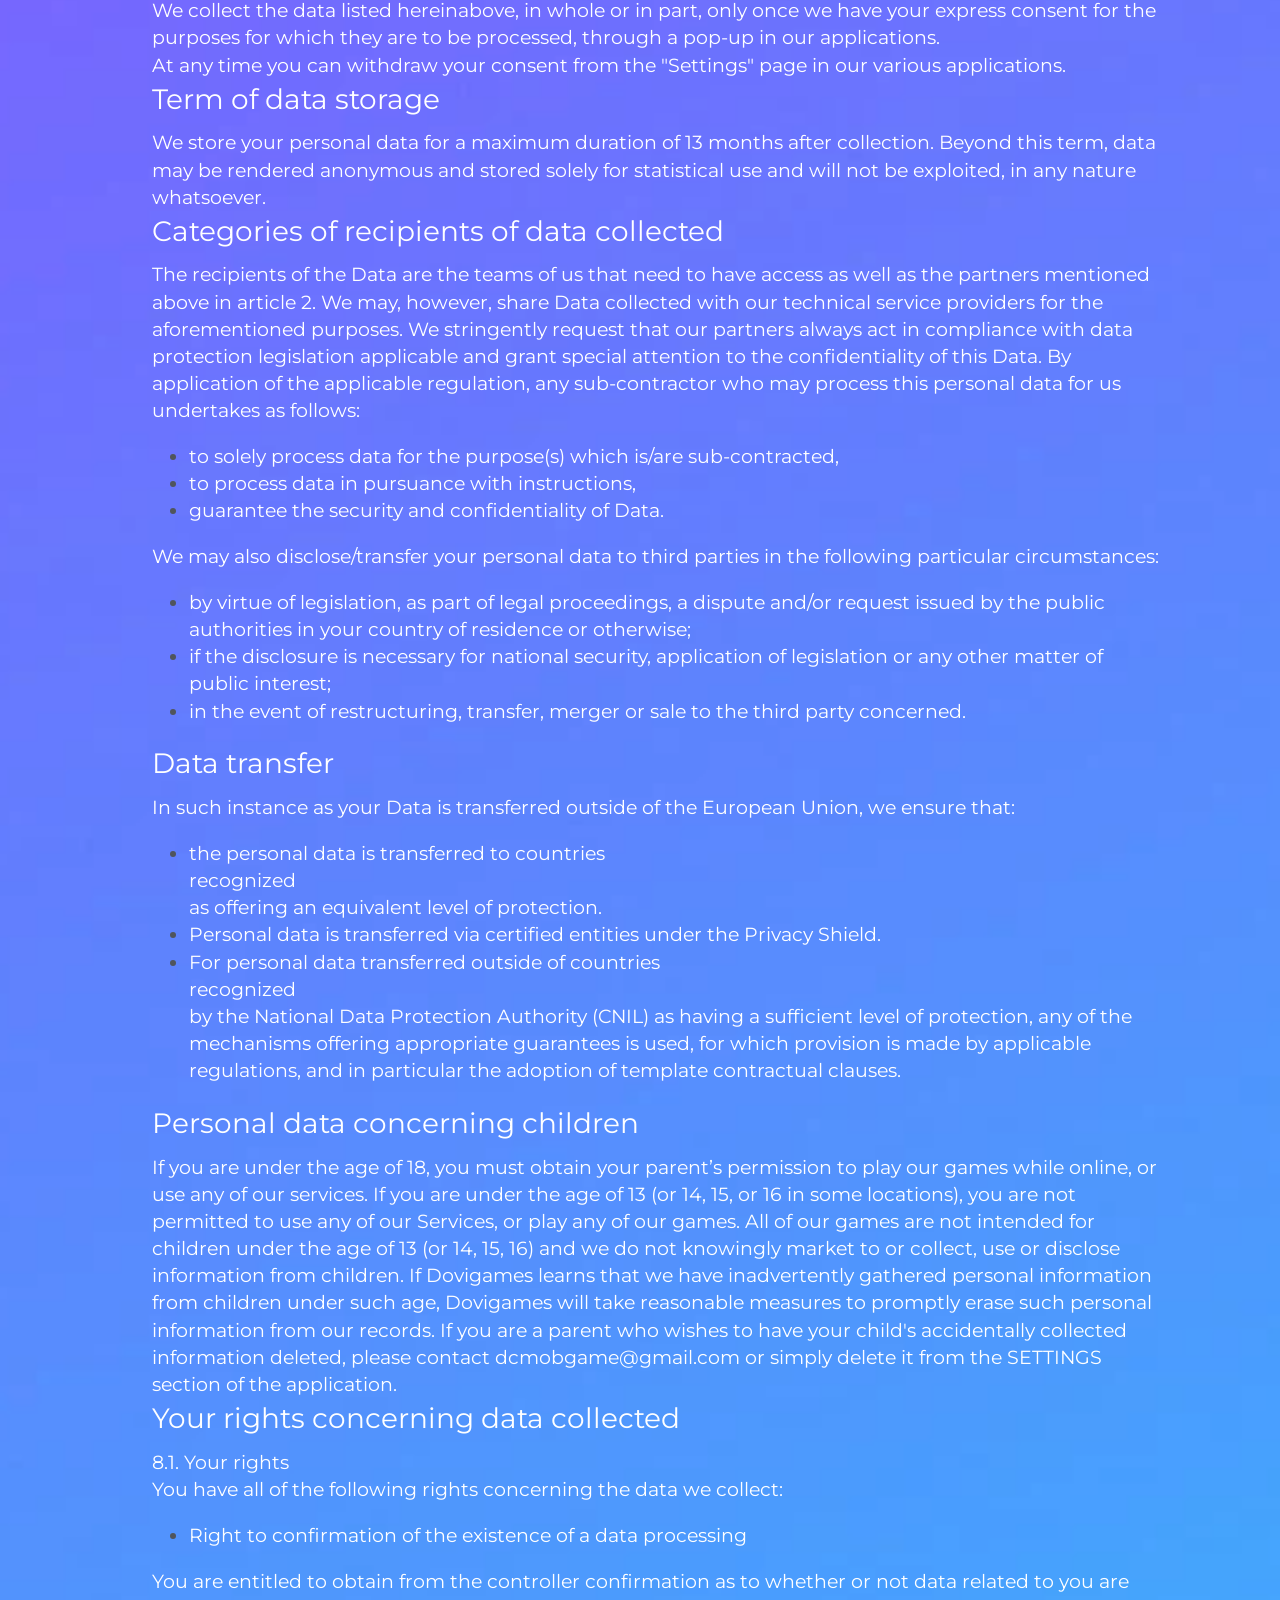
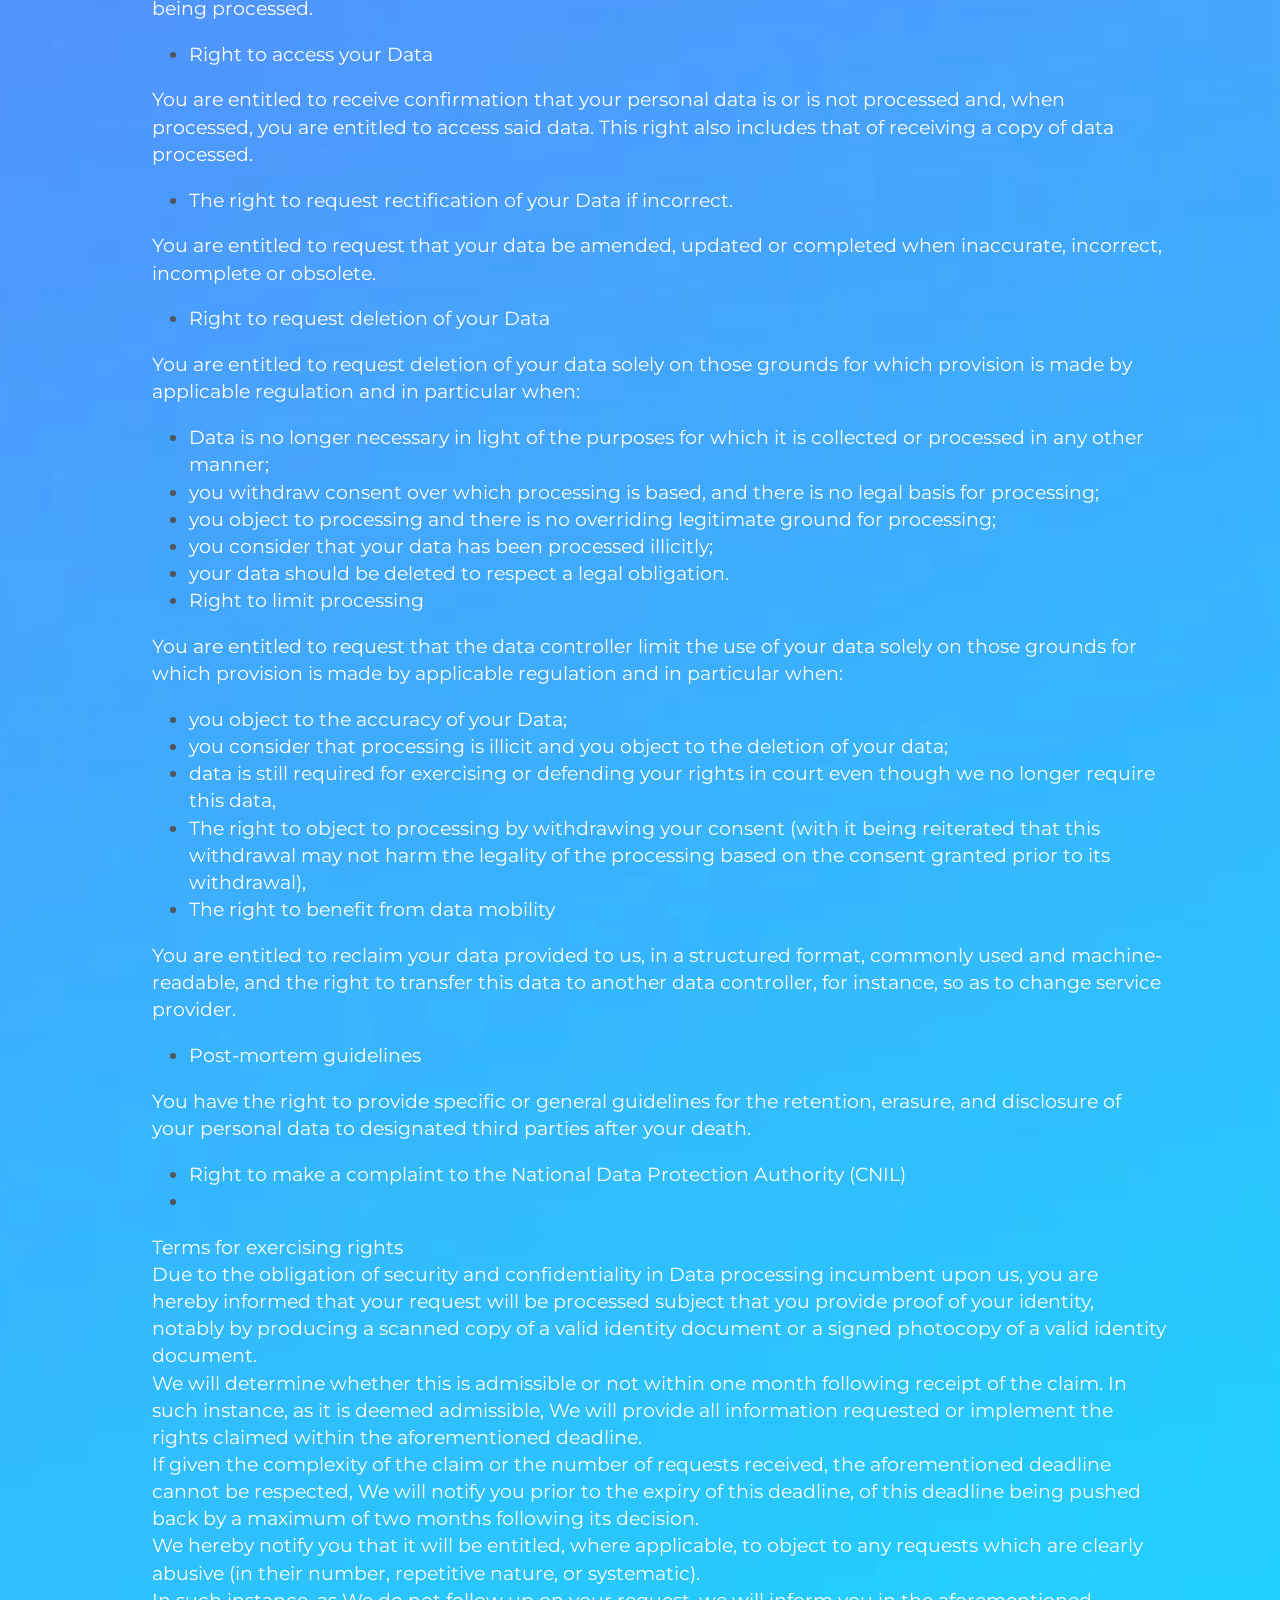
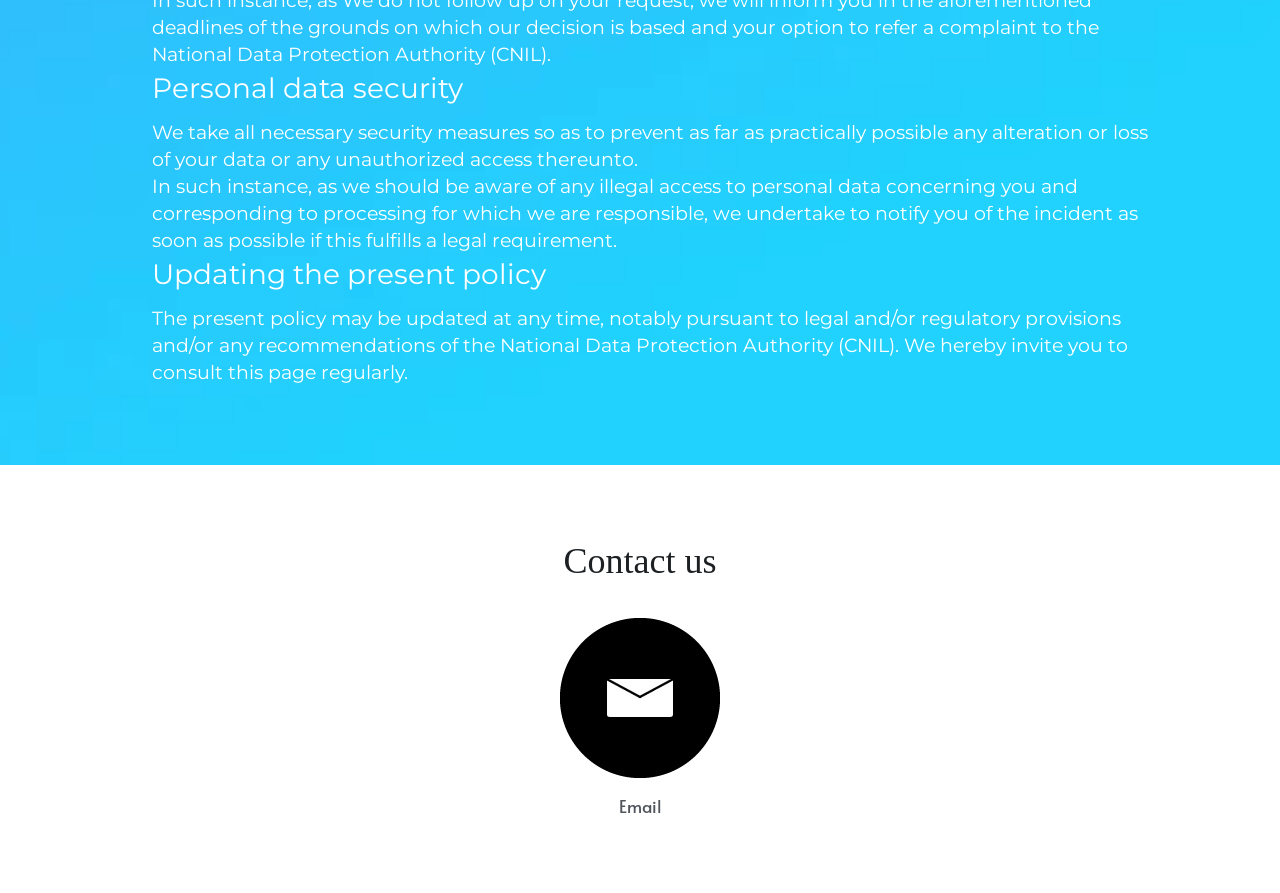
==== commit 971d962a: "Update index to add GP and iOS store link" ====
--- a/index.html
+++ b/index.html
@@ -1,231 +1,234 @@
-﻿
 <!DOCTYPE html>
-<html itemscope itemtype='http://schema.org/WebPage' lang='zh-CN' xmlns:fb='https://www.facebook.com/2008/fbml' xmlns:og='http://ogp.me/ns#' xmlns='http://www.w3.org/1999/xhtml'>
-<head>
-<title>DoviGames</title>
-<meta content='text/html; charset=UTF-8' http-equiv='Content-Type'>
-<meta content='width=device-width,initial-scale=1.0,user-scalable=yes,minimum-scale=1.0,maximum-scale=3.0' id='viewport' name='viewport'>
-<meta content='#ffffff' name='theme-color'>
-<style>
-  html,body{margin:0;padding:0}h1,h2,h3,h4,h5,h6,p,blockquote,pre,a,abbr,acronym,address,cite,code,del,dfn,em,img,q,s,samp,small,strike,strong,sub,sup,tt,var,dd,dl,dt,li,ol,ul,fieldset,form,label,input,textarea,legend,button,table,caption,tbody,tfoot,thead,tr,th,td{margin:0;padding:0;border:0;font-weight:normal;font-style:normal;font-size:100%;line-height:1;font-family:inherit}table{border-collapse:collapse;border-spacing:0}ol,ul{list-style:none}q:before,q:after,blockquote:before,blockquote:after{content:""}html{font-size:100%;-webkit-text-size-adjust:100%;-ms-text-size-adjust:100%}a:focus{outline:thin dotted}article,aside,details,figcaption,figure,footer,header,hgroup,nav,section{display:block}audio,canvas,video{display:inline-block}audio:not([controls]){display:none}sub,sup{font-size:75%;line-height:0;position:relative;vertical-align:baseline}sup{top:-0.5em}sub{bottom:-0.25em}img{border:0;-ms-interpolation-mode:bicubic}nav,section,aside,article,figure,header,footer,hgroup{display:block;clear:both}a{text-decoration:none}nav ul,footer ul{list-style-type:none}html{font-size:14px;line-height:1}input::-webkit-input-placeholder{color:#c0c4c8}
-</style>
-
-<link rel="preconnect" media="screen" href="https://fonts.googleapis.com" crossorigin="true" />
-<link rel="preload" media="screen" href="https://fonts.googleapis.com/css?family=Alata:regular|Montserrat:400,700&amp;subset=latin,latin-ext" as="style" />
-<link rel="stylesheet" media="print" href="https://fonts.googleapis.com/css?family=Alata:regular|Montserrat:400,700&amp;subset=latin,latin-ext" as="style" onload="this.media=&#39;all&#39;" />
-<link rel="preload stylesheet" media="screen" href="/css/main.css" as="style" type="text/css" onload="if(media!==&#39;screen&#39;)media=&#39;screen&#39;" />
-<link defer='true' href='/image/favicon.ico' rel='shortcut icon' type='image/x-icon'>
-<meta content='DoviGames' property='og:title'>
-
-<meta content='DoviGames' property='og:site_name'>
-<meta property='og:description'>
-<meta content='DoviGames' itemprop='name'>
-<meta itemprop='description'>
-<meta name='description'>
-<meta name="support-helper" content="{&quot;permalink&quot;:&quot;dcmobgame&quot;,&quot;id&quot;:18865975}" />
-<script>
-var _strk = _strk || []
-_strk.push = function(arg1, arg2){
-  var _arrayPush = Array.prototype.push.bind(this)
-  if (typeof arg1 === 'string' && typeof arg2 === 'function') {
-    // Support _strk.push(event, fn) for better UX
-    _arrayPush([arg1, arg2])
-  } else {
-    _arrayPush.apply(this, arguments)
-  }
-}
-window.runAfterDomBinding = {
-  add: function(name, fn) {
-    _strk.push(['Page.didMount', fn])
-  }
-}
-</script>
-
-
-<!-- CUSTOM_CODE_START -->
-<!-- CUSTOM_CODE_END -->
-
-<script>
-  (function() {
-    window.$B || (window.$B = {});
-  
-  }).call(this);
-</script>
-<script src="/js/main.js" async="async"></script>
-
-</head>
-<body class='show  locale-zh-CN' id='user_sites' theme_name='s5-theme'>
-<div class='' data-id='18865975' id='s-page-container'>
-<style>.css-1tnf9eu{position:absolute;top:0;left:0;width:100%;height:100%;line-height:1;-webkit-backdrop-filter:blur(10px);-webkit-backdrop-filter:blur(10px);backdrop-filter:blur(10px);-webkit-transition:all ease-in 0.2s;transition:all ease-in 0.2s;}.css-1tnf9eu.loaded{-webkit-backdrop-filter:blur(0px);-webkit-backdrop-filter:blur(0px);backdrop-filter:blur(0px);visibility:hidden;}.css-owv3vc{display:-webkit-box;display:-webkit-flex;display:-ms-flexbox;display:flex;-webkit-box-pack:center;-webkit-justify-content:center;-ms-flex-pack:center;justify-content:center;}.css-owv3vc > a{margin:unset;}.css-1rkmeg4 .s-top-padding-half.s-section:not(.s-slider-section):not(.s-grid-section),.css-1rkmeg4 .s-top-padding-half.s-grid-section:not(._wide){padding-top:40px;}.css-1rkmeg4 .s-bottom-padding-half.s-section:not(.s-slider-section):not(.s-grid-section),.css-1rkmeg4 .s-bottom-padding-half.s-grid-section:not(._wide){padding-bottom:40px;}.css-1rkmeg4 .s-top-padding-none.s-section:not(.s-slider-section):not(.s-grid-section),.css-1rkmeg4 .s-top-padding-none.s-grid-section:not(._wide){padding-top:0px;}.css-1rkmeg4 .s-bottom-padding-none.s-section:not(.s-slider-section):not(.s-grid-section),.css-1rkmeg4 .s-bottom-padding-none.s-grid-section:not(._wide){padding-bottom:0;}.css-1rkmeg4 .s-section:not(.s-slider-section):not(.s-grid-section),.css-1rkmeg4 .s-grid-section:not(._wide){padding-top:75px;padding-bottom:75px;}.css-1w475kt{position:relative;}.s-navbar-desktop-normal .css-1w475kt .s-logo-image-alternative{display:none;}.s-navbar-desktop-fixed .css-1w475kt{position:relative;}.s-navbar-desktop-fixed .css-1w475kt .s-logo-image-alternative > .s-logo-image.image1{display:none;}.css-ubdgtx .s-navbar-desktop{background:rgba(0,0,0,0);padding:20px;position:absolute;left:0;z-index:201;width:100%;box-sizing:border-box;}.css-ubdgtx .s-navbar-desktop .s-uncollapsed-nav > .s-nav-li,.css-ubdgtx .s-navbar-desktop .s-nav-icons > .s-nav-li,.css-ubdgtx .s-navbar-desktop .s-common-button{font-size:100%;}.css-ubdgtx .s-navbar-desktop .s-common-button{margin-top:0;padding:12px 20px;word-break:keep-all;white-space:nowrap;box-shadow:0 0 1px rgba(255,255,255,0.5);}.css-ubdgtx .s-navbar-desktop .s-logo,.css-ubdgtx .s-navbar-desktop .s-logo-title{-webkit-flex-shrink:0;-ms-flex-negative:0;flex-shrink:0;}.css-ubdgtx .s-navbar-desktop .s-logo-title,.css-ubdgtx .s-navbar-desktop .s-logo-subtitle{display:inline-block;min-width:70px;}.css-ubdgtx .s-navbar-desktop .s-logo-subtitle{opacity:0.5;}.css-ubdgtx .s-navbar-desktop .s-nav-items-container,.css-ubdgtx .s-navbar-desktop .s-nav-icons{display:-webkit-box;display:-webkit-flex;display:-ms-flexbox;display:flex;-webkit-align-items:center;-webkit-box-align:center;-ms-flex-align:center;align-items:center;}.css-ubdgtx .s-navbar-desktop .s-nav-items-container .s-nav-li,.css-ubdgtx .s-navbar-desktop .s-nav-icons .s-nav-li{margin:0 10px 0 0;cursor:pointer;}.css-ubdgtx .s-navbar-desktop .s-nav-items-container.s-nav-items-and-links,.css-ubdgtx .s-navbar-desktop .s-nav-icons.s-nav-items-and-links{-webkit-box-flex:0 !important;-webkit-flex-grow:0 !important;-ms-flex-positive:0 !important;flex-grow:0 !important;}.css-ubdgtx .s-navbar-desktop .s-nav-items-container.s-nav-items-and-links .s-nav-li,.css-ubdgtx .s-navbar-desktop .s-nav-icons.s-nav-items-and-links .s-nav-li{height:auto !important;}.css-ubdgtx .s-navbar-desktop .s-nav-items-container.s-nav-items-and-links .s-membership-nav,.css-ubdgtx .s-navbar-desktop .s-nav-icons.s-nav-items-and-links .s-membership-nav{padding:0;}.css-ubdgtx .s-navbar-desktop .s-nav-items-container.s-nav-items-and-links .s-nav-link-container > a,.css-ubdgtx .s-navbar-desktop .s-nav-icons.s-nav-items-and-links .s-nav-link-container > a{display:inline-block;}.css-ubdgtx .s-navbar-desktop .s-nav-items-and-links ul li.hidden{display:none;}.css-ubdgtx .s-navbar-desktop .s-nav-inner{max-width:100%;}.css-ubdgtx .s-navbar-desktop .s-nav-items-and-links .s-nav-li{cursor:pointer;}.css-ubdgtx .s-navbar-desktop .s-nav-items-and-links .s-nav-li a{border-bottom:1px solid transparent;}.css-ubdgtx .s-navbar-desktop .s-collapsed-nav{background:white;text-align:left;max-height:300px;overflow-y:auto;}.css-ubdgtx .s-navbar-desktop .s-nav-icons{white-space:nowrap;}.css-ubdgtx .s-navbar-desktop .s-nav-icons .s-nav-li{margin-left:10px;margin:0 10px 0 0;}.css-ubdgtx .s-navbar-desktop .s-nav-icons .s-nav-li:empty{display:none;}.css-ubdgtx .s-navbar-desktop .s-nav-btn{margin:0 10px 0 0;}.css-ubdgtx .s-navbar-desktop ul li._compact{font-size:87%;}.css-ubdgtx .s-navbar-desktop .s-nav-link-container,.css-ubdgtx .s-navbar-desktop .s-nav-inner .s-nav-link-container{display:inline-block;}.css-ubdgtx .s-navbar-desktop .s-navbar-dropdown{position:relative;cursor:pointer;}.css-ubdgtx .s-navbar-desktop .s-navbar-dropdown._dropdown-open > ul{display:block;}.css-ubdgtx .s-navbar-desktop .s-navbar-dropdown .s-nav-link-container{display:block;}.css-ubdgtx .s-navbar-desktop .s-navbar-dropdown ul{display:none;z-index:201;box-sizing:border-box;min-width:130px;max-width:250px;}.css-ubdgtx .s-navbar-desktop .s-navbar-dropdown ul.social-medial-ul{min-width:auto;}.css-ubdgtx .s-navbar-desktop .s-navbar-dropdown ul li{line-height:1.3em;text-align:left;cursor:pointer;}.css-ubdgtx .s-navbar-desktop .s-navbar-dropdown ul li.social-medial-li{display:-webkit-box;display:-webkit-flex;display:-ms-flexbox;display:flex;-webkit-align-items:center;-webkit-box-align:center;-ms-flex-align:center;align-items:center;-webkit-box-pack:center;-webkit-justify-content:center;-ms-flex-pack:center;justify-content:center;padding:5px 0;}.css-ubdgtx .s-navbar-desktop .s-navbar-dropdown ul li a{text-overflow:ellipsis;}.css-ubdgtx .s-navbar-desktop .s-nav-social-media{display:inline-block;}.css-ubdgtx .s-navbar-desktop .s-nav-items-and-links .s-nav-li.s-navbar-dropdown li{margin:0;}.css-ubdgtx .s-navbar-desktop .s-nav-items-and-links .s-nav-li.s-navbar-dropdown li > .s-nav-link-container{padding:10px 0px;}.css-ubdgtx .s-navbar-desktop .s-nav-items-and-links .s-nav-li.s-navbar-dropdown li.selected > .s-nav-link-container,.css-ubdgtx .s-navbar-desktop .s-nav-items-and-links .s-nav-li.s-navbar-dropdown li > .s-nav-link-container:hover{background:#f2f2f2;}.css-ubdgtx .s-navbar-desktop .s-navbar-dropdown .social-medial-li:hover{background:#f2f2f2;}.css-ubdgtx .s-navbar-desktop .s-navbar-dropdown ul{box-shadow:0 0 1px rgba(0,0,0,0.8);background:white;border-radius:4px;}.css-ubdgtx .s-navbar-desktop.s-bg-light-text .s-navbar-dropdown ul .s-nav-link-container,.css-ubdgtx .s-navbar-desktop.s-bg-light-text .social-medial-ul .social-media-link,.css-ubdgtx .s-navbar-desktop.s-bg-light-text .s-collapsed-nav a{color:rgba(0,0,0,0.8);}.css-ubdgtx .s-navbar-desktop .s-logo-image{display:inline-block;}.css-ubdgtx .s-navbar-desktop.s-bg-dark-text .s-nav-li,.css-ubdgtx .s-navbar-desktop.s-bg-dark-text .s-nav-li a,.css-ubdgtx .s-navbar-desktop.s-bg-dark-text .s-nav-btn,.css-ubdgtx .s-navbar-desktop.s-bg-dark-text .s-logo-title,.css-ubdgtx .s-navbar-desktop.s-bg-dark-text .s-nav-social-media a,.css-ubdgtx .s-navbar-desktop.s-bg-dark-text .s-logo-subtitle{color:rgba(0,0,0,0.8);}.css-ubdgtx .s-navbar-desktop.s-bg-light-text .s-uncollapsed-nav > .s-nav-li,.css-ubdgtx .s-navbar-desktop.s-bg-light-text .s-uncollapsed-nav > .s-nav-li > .s-nav-link-container > a,.css-ubdgtx .s-navbar-desktop.s-bg-light-text .membership-nav-container .s-nav-li .s-nav-link-container,.css-ubdgtx .s-navbar-desktop.s-bg-light-text .s-nav-icons > .s-nav-li,.css-ubdgtx .s-navbar-desktop.s-bg-light-text .s-nav-icons > .s-nav-li *,.css-ubdgtx .s-navbar-desktop.s-bg-light-text .s-nav-btn,.css-ubdgtx .s-navbar-desktop.s-bg-light-text .s-logo-title,.css-ubdgtx .s-navbar-desktop.s-bg-light-text .s-nav-social-media a,.css-ubdgtx .s-navbar-desktop.s-bg-light-text .s-logo-subtitle{color:white;}.css-ubdgtx .s-navbar-desktop.s-bg-light-text .s-nav-icons > .s-nav-li .login-container .s-nav-dropdown ul a,.css-ubdgtx .s-navbar-desktop.s-bg-light-text .s-nav-icons > .login-container ul a,.css-ubdgtx .s-navbar-desktop.s-bg-light-text .s-nav-icons > .login-container ul a span{color:rgba(0,0,0,0.8);}.css-ubdgtx .s-navbar-desktop.s-bg-light-text .membership-nav-container ul li a{color:rgba(0,0,0,0.8) !important;}.css-ubdgtx .s-navbar-desktop .s-collapsed-nav > li{display:block;text-align:left;}.css-ubdgtx .s-navbar-desktop .login-container .s-nav-dropdown{display:inline-block;}.css-ubdgtx .s-navbar-desktop .login-container .s-nav-dropdown li{padding:4px 2px !important;}.css-ubdgtx .s-navbar-desktop .login-container.in-editor{position:relative;}.css-ubdgtx .s-navbar-desktop .login-container .s-component-overlay{left:0;top:0;}.css-ubdgtx .s-navbar-desktop .s-logo-image-alternative{display:none;}.css-ubdgtx .s-navbar-desktop .s-ecommerce-shopping-cart .fa{margin:0 5px 0 0;}.css-ubdgtx .s-navbar-desktop .s-nav-items-and-links .s-navbar-dropdown li.s-nav-li > .s-nav-link-container{padding:10px 10px;}.css-ubdgtx .s-navbar-desktop.s-navbar-desktop-fixed{position:fixed;top:0;z-index:210;left:0px;right:initial;width:calc(100% - 0px);}.css-ubdgtx .s-navbar-desktop.s-navbar-desktop-fixed ._alternative .s-logo-image-normal{display:none;}.css-ubdgtx .s-navbar-desktop.s-navbar-desktop-fixed ._alternative .s-logo-image-alternative{display:inline-block;}.css-ubdgtx .s-navbar-desktop.s-navbar-desktop-fixed ._alternative .s-logo-image img{max-height:40px;}.css-ubdgtx .s-navbar-desktop.s-navbar-desktop-fixed.is-not-sticky-navbar.s-new-layout-f{position:relative;-webkit-transform:none;-ms-transform:none;transform:none;top:0;left:0;width:100%;}.css-ubdgtx .s-navbar-desktop.s-navbar-desktop-fixed.is-not-sticky-navbar.s-new-layout-f .s-logo-title{visibility:visible;}.css-ubdgtx .s-navbar-desktop.inline-layout{position:absolute;left:0;right:0;width:100%;background:transparent;}.css-ubdgtx .s-navbar-desktop.s-navbar-desktop-normal.is-not-sticky-navbar.s-new-layout-f{display:none;-webkit-transform:none;-ms-transform:none;transform:none;top:0;}.css-ubdgtx .s-navbar-desktop._maximize-nav-item-space .s-nav-inner{display:-webkit-box;display:-webkit-flex;display:-ms-flexbox;display:flex;}.css-ubdgtx .s-navbar-desktop._maximize-nav-item-space .s-nav-items-and-links{-webkit-box-flex:100;-webkit-flex-grow:100;-ms-flex-positive:100;flex-grow:100;}.css-ubdgtx .s-navbar-desktop.s-new-layout .s-nav-icons .login-icon{margin:0 5px 0 0;}.css-ubdgtx .s-navbar-desktop.s-new-layout .s-nav-icons .s-membership-nav .fa-angle-down{margin-left:-5px;}.css-ubdgtx .s-navbar-desktop.s-new-layout.s-new-layout-a .s-icons,.css-ubdgtx .s-navbar-desktop.s-new-layout.s-new-layout-b .s-icons,.css-ubdgtx .s-navbar-desktop.s-new-layout.s-new-layout-c .s-icons{display:-webkit-box;display:-webkit-flex;display:-ms-flexbox;display:flex;-webkit-align-items:center;-webkit-box-align:center;-ms-flex-align:center;align-items:center;-webkit-flex-shrink:0;-ms-flex-negative:0;flex-shrink:0;}.css-ubdgtx .s-navbar-desktop.s-new-layout.s-new-layout-a .s-icons .s-nav-social-media,.css-ubdgtx .s-navbar-desktop.s-new-layout.s-new-layout-b .s-icons .s-nav-social-media,.css-ubdgtx .s-navbar-desktop.s-new-layout.s-new-layout-c .s-icons .s-nav-social-media{-webkit-flex-shrink:0;-ms-flex-negative:0;flex-shrink:0;}.css-ubdgtx .s-navbar-desktop.s-new-layout.s-new-layout-a .login-container.nav-item,.css-ubdgtx .s-navbar-desktop.s-new-layout.s-new-layout-b .login-container.nav-item,.css-ubdgtx .s-navbar-desktop.s-new-layout.s-new-layout-c .login-container.nav-item{padding-left:0px;}.css-ubdgtx .s-navbar-desktop.s-new-layout.s-new-layout-b .s-nav-items-and-links{text-align:left;}.css-ubdgtx .s-navbar-desktop.s-new-layout.s-new-layout-c .s-nav-items-and-links{text-align:center;}.css-ubdgtx .s-navbar-desktop.s-new-layout.s-new-layout-d .s-topRadial-items-container{-webkit-box-pack:justify;-webkit-justify-content:space-between;-ms-flex-pack:justify;justify-content:space-between;}.css-ubdgtx .s-navbar-desktop.s-new-layout.s-new-layout-d .s-topRadial-nav-left{text-align:left;}.css-ubdgtx .s-navbar-desktop.s-new-layout.s-new-layout-d .s-topRadial-nav-right{text-align:right;}.css-ubdgtx .s-navbar-desktop.s-new-layout.s-new-layout-d .s-topRadial-nav-right .s-nav-items-and-links,.css-ubdgtx .s-navbar-desktop.s-new-layout.s-new-layout-d .s-topRadial-nav-right .s-nav-social-media{vertical-align:middle;line-height:1.5;}.css-ubdgtx .s-navbar-desktop.s-new-layout.s-new-layout-d .multi-lang-nav{padding:0 10px;vertical-align:middle;}.css-ubdgtx .s-navbar-desktop.s-new-layout.s-new-layout-d .multi-lang-nav .fa-angle-down{margin-left:-3px;}.css-ubdgtx .s-navbar-desktop.s-new-layout.s-new-layout-d .membership-nav-container .fa-angle-down{margin-top:2px;}.css-ubdgtx .s-navbar-desktop.s-new-layout.s-new-layout-a .s-nav-items-and-links > .s-nav-li,.css-ubdgtx .s-navbar-desktop.s-new-layout.s-new-layout-b .s-nav-items-and-links > .s-nav-li,.css-ubdgtx .s-navbar-desktop.s-new-layout.s-new-layout-c .s-nav-items-and-links > .s-nav-li,.css-ubdgtx .s-navbar-desktop.s-new-layout.s-new-layout-d .s-nav-items-and-links > .s-nav-li{margin-right:10px;}.css-ubdgtx .s-navbar-desktop.s-new-layout.s-new-layout-a .s-nav-items-and-links .membership-nav-container,.css-ubdgtx .s-navbar-desktop.s-new-layout.s-new-layout-b .s-nav-items-and-links .membership-nav-container,.css-ubdgtx .s-navbar-desktop.s-new-layout.s-new-layout-c .s-nav-items-and-links .membership-nav-container,.css-ubdgtx .s-navbar-desktop.s-new-layout.s-new-layout-d .s-nav-items-and-links .membership-nav-container{padding-left:10px;}.css-ubdgtx .s-navbar-desktop.s-new-layout.s-new-layout-a .s-nav-items-and-links .s-nav-li.multi-lang-nav,.css-ubdgtx .s-navbar-desktop.s-new-layout.s-new-layout-b .s-nav-items-and-links .s-nav-li.multi-lang-nav,.css-ubdgtx .s-navbar-desktop.s-new-layout.s-new-layout-c .s-nav-items-and-links .s-nav-li.multi-lang-nav,.css-ubdgtx .s-navbar-desktop.s-new-layout.s-new-layout-d .s-nav-items-and-links .s-nav-li.multi-lang-nav,.css-ubdgtx .s-navbar-desktop.s-new-layout.s-new-layout-a .s-nav-items-and-links .multi-lang-nav + .s-membership-nav,.css-ubdgtx .s-navbar-desktop.s-new-layout.s-new-layout-b .s-nav-items-and-links .multi-lang-nav + .s-membership-nav,.css-ubdgtx .s-navbar-desktop.s-new-layout.s-new-layout-c .s-nav-items-and-links .multi-lang-nav + .s-membership-nav,.css-ubdgtx .s-navbar-desktop.s-new-layout.s-new-layout-d .s-nav-items-and-links .multi-lang-nav + .s-membership-nav{display:inline-block;margin:3px 10px 0px -5px !important;}.css-ubdgtx .s-navbar-desktop.s-new-layout.s-new-layout-a .s-nav-items-and-links .s-component-overlay,.css-ubdgtx .s-navbar-desktop.s-new-layout.s-new-layout-b .s-nav-items-and-links .s-component-overlay,.css-ubdgtx .s-navbar-desktop.s-new-layout.s-new-layout-c .s-nav-items-and-links .s-component-overlay,.css-ubdgtx .s-navbar-desktop.s-new-layout.s-new-layout-d .s-nav-items-and-links .s-component-overlay{left:-5px;}.css-ubdgtx .s-navbar-desktop.s-new-layout.s-new-layout-e .s-nav-items-and-links > .s-nav-li,.css-ubdgtx .s-navbar-desktop.s-new-layout.s-new-layout-f .s-nav-items-and-links > .s-nav-li{margin-right:30px;}.css-ubdgtx .s-navbar-desktop.s-new-layout.s-new-layout-e .s-nav-items-and-links .membership-nav-container,.css-ubdgtx .s-navbar-desktop.s-new-layout.s-new-layout-f .s-nav-items-and-links .membership-nav-container{margin-right:20px;}.css-ubdgtx .s-navbar-desktop.s-new-layout.s-new-layout-e .s-nav-items-and-links .s-nav-li.multi-lang-nav,.css-ubdgtx .s-navbar-desktop.s-new-layout.s-new-layout-f .s-nav-items-and-links .s-nav-li.multi-lang-nav,.css-ubdgtx .s-navbar-desktop.s-new-layout.s-new-layout-e .s-nav-items-and-links .multi-lang-nav + .s-membership-nav,.css-ubdgtx .s-navbar-desktop.s-new-layout.s-new-layout-f .s-nav-items-and-links .multi-lang-nav + .s-membership-nav{display:inline-block;vertical-align:middle;margin-right:30px !important;}.css-ubdgtx .s-navbar-desktop.s-new-layout.s-new-layout-e .s-nav-items-and-links .s-nav-li.multi-lang-nav > .s-nav-link-container,.css-ubdgtx .s-navbar-desktop.s-new-layout.s-new-layout-f .s-nav-items-and-links .s-nav-li.multi-lang-nav > .s-nav-link-container,.css-ubdgtx .s-navbar-desktop.s-new-layout.s-new-layout-e .s-nav-items-and-links .multi-lang-nav + .s-membership-nav > .s-nav-link-container,.css-ubdgtx .s-navbar-desktop.s-new-layout.s-new-layout-f .s-nav-items-and-links .multi-lang-nav + .s-membership-nav > .s-nav-link-container{display:inline-block;}.css-ubdgtx .s-navbar-desktop.s-new-layout.s-new-layout-e .s-nav-items-and-links .s-nav-li.multi-lang-nav.multi-lang-nav + .s-membership-nav,.css-ubdgtx .s-navbar-desktop.s-new-layout.s-new-layout-f .s-nav-items-and-links .s-nav-li.multi-lang-nav.multi-lang-nav + .s-membership-nav,.css-ubdgtx .s-navbar-desktop.s-new-layout.s-new-layout-e .s-nav-items-and-links .multi-lang-nav + .s-membership-nav.multi-lang-nav + .s-membership-nav,.css-ubdgtx .s-navbar-desktop.s-new-layout.s-new-layout-f .s-nav-items-and-links .multi-lang-nav + .s-membership-nav.multi-lang-nav + .s-membership-nav{margin-left:-30px;}.css-ubdgtx .s-navbar-desktop.s-new-layout.s-new-layout-e .s-nav-logo-wrapper,.css-ubdgtx .s-navbar-desktop.s-new-layout.s-new-layout-f .s-nav-logo-wrapper,.css-ubdgtx .s-navbar-desktop.s-new-layout.circleIcon .s-nav-logo-wrapper{position:relative;}.css-ubdgtx .s-navbar-desktop.s-new-layout.s-new-layout-e .s-nav-logo-wrapper .s-nav-social-media,.css-ubdgtx .s-navbar-desktop.s-new-layout.s-new-layout-f .s-nav-logo-wrapper .s-nav-social-media,.css-ubdgtx .s-navbar-desktop.s-new-layout.circleIcon .s-nav-logo-wrapper .s-nav-social-media,.css-ubdgtx .s-navbar-desktop.s-new-layout.s-new-layout-e .s-nav-logo-wrapper .s-icon-button,.css-ubdgtx .s-navbar-desktop.s-new-layout.s-new-layout-f .s-nav-logo-wrapper .s-icon-button,.css-ubdgtx .s-navbar-desktop.s-new-layout.circleIcon .s-nav-logo-wrapper .s-icon-button{position:absolute;display:inline-block;}.css-ubdgtx .s-navbar-desktop.s-new-layout.s-new-layout-e .s-nav-logo-wrapper .s-nav-social-media,.css-ubdgtx .s-navbar-desktop.s-new-layout.s-new-layout-f .s-nav-logo-wrapper .s-nav-social-media,.css-ubdgtx .s-navbar-desktop.s-new-layout.circleIcon .s-nav-logo-wrapper .s-nav-social-media{left:0;padding:12px 0;}.css-ubdgtx .s-navbar-desktop.s-new-layout.s-new-layout-e .s-nav-logo-wrapper .s-nav-social-media .social-media-link:first-child,.css-ubdgtx .s-navbar-desktop.s-new-layout.s-new-layout-f .s-nav-logo-wrapper .s-nav-social-media .social-media-link:first-child,.css-ubdgtx .s-navbar-desktop.s-new-layout.circleIcon .s-nav-logo-wrapper .s-nav-social-media .social-media-link:first-child{margin-left:0;}.css-ubdgtx .s-navbar-desktop.s-new-layout.s-new-layout-e .s-nav-logo-wrapper .s-logo,.css-ubdgtx .s-navbar-desktop.s-new-layout.s-new-layout-f .s-nav-logo-wrapper .s-logo,.css-ubdgtx .s-navbar-desktop.s-new-layout.circleIcon .s-nav-logo-wrapper .s-logo{display:inline-block;}.css-ubdgtx .s-navbar-desktop.s-new-layout.s-new-layout-e .s-nav-logo-wrapper .s-icon-button,.css-ubdgtx .s-navbar-desktop.s-new-layout.s-new-layout-f .s-nav-logo-wrapper .s-icon-button,.css-ubdgtx .s-navbar-desktop.s-new-layout.circleIcon .s-nav-logo-wrapper .s-icon-button{height:100%;right:0;}.css-ubdgtx .s-navbar-desktop.s-new-layout.s-new-layout-e .s-nav-logo-wrapper,.css-ubdgtx .s-navbar-desktop.s-new-layout.s-new-layout-e .s-nav-top-center-item-container{display:-webkit-box;display:-webkit-flex;display:-ms-flexbox;display:flex;text-align:left;-webkit-box-pack:justify;-webkit-justify-content:space-between;-ms-flex-pack:justify;justify-content:space-between;}.css-ubdgtx .s-navbar-desktop.s-new-layout.s-new-layout-e .s-nav-logo-wrapper .s-nav-social-media,.css-ubdgtx .s-navbar-desktop.s-new-layout.s-new-layout-e .s-nav-top-center-item-container .s-nav-social-media{-webkit-flex-shrink:0;-ms-flex-negative:0;flex-shrink:0;line-height:1.5;}.css-ubdgtx .s-navbar-desktop.s-new-layout.s-new-layout-e .multi-lang-nav{vertical-align:middle;display:inline-block;}.css-ubdgtx .s-navbar-desktop.s-new-layout.s-new-layout-g .s-nav-items-and-links{margin-bottom:20px;}.css-ubdgtx .s-navbar-desktop.s-new-layout.s-new-layout-g .s-nav-items-and-links .s-nav-g-footer{position:absolute;bottom:30px;display:-webkit-box;display:-webkit-flex;display:-ms-flexbox;display:flex;}.css-ubdgtx .s-navbar-desktop.s-new-layout.s-new-layout-g .s-nav-items-and-links .s-nav-g-footer .multi-lang-ul{top:unset !important;bottom:30px !important;}.css-ubdgtx .s-navbar-desktop.s-new-layout.s-new-layout-g .s-nav-icons li:first-child{margin-top:0px;}.css-ubdgtx .s-navbar-desktop.s-new-layout.s-new-layout-g .s-nav-icons .fa-search,.css-ubdgtx .s-navbar-desktop.s-new-layout.s-new-layout-g .s-nav-icons .fa-shopping-cart,.css-ubdgtx .s-navbar-desktop.s-new-layout.s-new-layout-g .s-nav-icons .entypo-user{margin:0 10px 0 0;}.css-ubdgtx .s-navbar-desktop.s-new-layout.s-new-layout-g .s-nav-icons .fa-search:before,.css-ubdgtx .s-navbar-desktop.s-new-layout.s-new-layout-g .s-nav-icons .fa-shopping-cart:before,.css-ubdgtx .s-navbar-desktop.s-new-layout.s-new-layout-g .s-nav-icons .entypo-user:before{width:18px;}.css-ubdgtx .s-navbar-desktop.s-new-layout.s-new-layout-g .s-nav-icons .fa-search{padding-left:1px;margin:0 8px 0 0;}.css-ubdgtx .s-navbar-desktop.s-new-layout.s-new-layout-g .s-nav-icons > div.s-nav-li:last-child{position:absolute;bottom:30px;left:calc(50% - 18px);}.css-ubdgtx .s-navbar-desktop.s-new-layout.s-new-layout-h .s-nav-social-media,.css-ubdgtx .s-navbar-desktop.s-new-layout.topBlock .s-nav-social-media{-webkit-flex-shrink:0;-ms-flex-negative:0;flex-shrink:0;}.css-ubdgtx .s-navbar-desktop.s-new-layout.s-new-layout-h .s-nav-social-media,.css-ubdgtx .s-navbar-desktop.s-new-layout.topBlock .s-nav-social-media{margin:0 10px 0 0;}.css-ubdgtx .s-navbar-desktop .s-nav-items-and-links{-webkit-box-flex:1;-webkit-flex-grow:1;-ms-flex-positive:1;flex-grow:1;text-align:right;}.css-ubdgtx .s-navbar-desktop .s-nav-items-and-links li{display:inline-block;}.css-ubdgtx .s-navbar-desktop .s-nav-items-and-links li a{font-weight:bold;}.css-ubdgtx .s-navbar-desktop .s-nav-items-and-links li .s-nav-link-container{padding:5px 10px;}.css-ubdgtx .s-navbar-desktop .s-navbar-dropdown li{display:block;}.css-ubdgtx .s-navbar-desktop .s-nav-inner{display:-webkit-box;display:-webkit-flex;display:-ms-flexbox;display:flex;-webkit-align-items:center;-webkit-box-align:center;-ms-flex-align:center;align-items:center;width:1200px;}.css-ubdgtx .s-navbar-desktop .s-logo-title{font-size:120%;margin-left:10px;margin-right:10px;}.css-ubdgtx .s-navbar-desktop .s-logo-title.rtl-layout .s-component-overlay{margin-left:0;margin-right:-8px;}.css-ubdgtx .s-navbar-desktop .s-logo .s-image{max-width:240px;}.css-ubdgtx .s-navbar-desktop .s-logo-image{margin:0 10px 0 0;}.css-ubdgtx .s-navbar-desktop .s-logo-image.rtl-layout .s-component-overlay{margin-left:0;margin-right:-8px;}.css-ubdgtx .s-navbar-desktop .s-logo-image img{max-height:60px;}.css-ubdgtx .s-navbar-desktop .s-nav-btn{margin:0 0 0 10px;}.css-ubdgtx .s-navbar-desktop .s-common-button{padding:12px 20px;}.css-ubdgtx .s-navbar-desktop.s-navbar-desktop-normal{visibility:hidden;}@media screen and (min-width:728px){.css-ubdgtx .s-navbar-desktop.s-navbar-desktop-fixed{display:block;}}.css-ubdgtx .s-navbar-desktop.s-navbar-desktop-fixed:not(.inline-layout){-webkit-transition:all 0.25s;transition:all 0.25s;}.css-ubdgtx .s-navbar-desktop.s-navbar-desktop-fixed .s-logo-image-1{display:inline-block;}.css-ubdgtx .s-navbar-desktop.s-navbar-desktop-fixed .s-logo-image-2{display:none;}.css-ubdgtx .s-navbar-desktop.s-navbar-desktop-normal .s-nav-items-and-links .s-nav-li.selected > .s-nav-link-container > a,.css-ubdgtx .s-navbar-desktop.s-navbar-desktop-normal .s-nav-items-and-links .s-nav-li:hover > .s-nav-link-container > a{outline:none;border-bottom-color:inherit;}.css-ubdgtx .s-navbar-desktop.s-navbar-desktop-normal .s-nav-items-and-links .s-nav-li.s-navbar-dropdown.s-nav-li .s-nav-li > .s-nav-link-container > a,.css-ubdgtx .s-navbar-desktop.s-navbar-desktop-normal .s-nav-items-and-links .s-nav-li.s-navbar-dropdown.s-nav-li.selected .s-nav-li > .s-nav-link-container > a,.css-ubdgtx .s-navbar-desktop.s-navbar-desktop-normal .s-nav-items-and-links .s-nav-li.s-navbar-dropdown.s-nav-li:hover .s-nav-li > .s-nav-link-container > a{color:inherit;border-bottom-color:transparent;}.css-ubdgtx .s-navbar-desktop.s-navbar-desktop-fixed:not(._alternative) .s-nav-items-and-links .s-nav-li.selected > .s-nav-link-container > a,.css-ubdgtx .s-navbar-desktop.s-navbar-desktop-fixed:not(._alternative) .s-nav-items-and-links .s-nav-li:hover > .s-nav-link-container > a{outline:none;border-bottom-color:inherit;}.css-ubdgtx .s-navbar-desktop.s-navbar-desktop-fixed:not(._alternative) .s-nav-items-and-links .s-nav-li.s-navbar-dropdown.s-nav-li .s-nav-li > .s-nav-link-container > a,.css-ubdgtx .s-navbar-desktop.s-navbar-desktop-fixed:not(._alternative) .s-nav-items-and-links .s-nav-li.s-navbar-dropdown.s-nav-li.selected .s-nav-li > .s-nav-link-container > a,.css-ubdgtx .s-navbar-desktop.s-navbar-desktop-fixed:not(._alternative) .s-nav-items-and-links .s-nav-li.s-navbar-dropdown.s-nav-li:hover .s-nav-li > .s-nav-link-container > a{color:inherit;border-bottom-color:transparent;}.css-ubdgtx .s-navbar-desktop.s-navbar-desktop-fixed._alternative .s-nav-items-and-links .s-nav-li.selected > .s-nav-link-container > a,.css-ubdgtx .s-navbar-desktop.s-navbar-desktop-fixed._alternative .s-nav-items-and-links .s-nav-li:hover > .s-nav-link-container > a{outline:none;color:#000000;}.css-ubdgtx .s-navbar-desktop.s-navbar-desktop-fixed._alternative .s-nav-items-and-links .s-nav-li.s-navbar-dropdown.s-nav-li .s-nav-li > .s-nav-link-container > a,.css-ubdgtx .s-navbar-desktop.s-navbar-desktop-fixed._alternative .s-nav-items-and-links .s-nav-li.s-navbar-dropdown.s-nav-li.selected .s-nav-li > .s-nav-link-container > a,.css-ubdgtx .s-navbar-desktop.s-navbar-desktop-fixed._alternative .s-nav-items-and-links .s-nav-li.s-navbar-dropdown.s-nav-li:hover .s-nav-li > .s-nav-link-container > a{color:inherit;border-bottom-color:transparent;}.css-ubdgtx .s-navbar-desktop .s-nav-inner{margin:auto;}.css-ubdgtx .s-navbar-mobile-header{display:none;-webkit-align-items:center;-webkit-box-align:center;-ms-flex-align:center;align-items:center;-webkit-box-pack:center;-webkit-justify-content:center;-ms-flex-pack:center;justify-content:center;background:rgba(0,0,0,0);text-align:center;}.css-ubdgtx .s-navbar-mobile-header .s-logo-image img{max-height:50px;max-width:calc(100vw - 130px);}@media screen and (max-width:727px){.css-ubdgtx .s-navbar-mobile-header{display:-webkit-box;display:-webkit-flex;display:-ms-flexbox;display:flex;}.css-ubdgtx .s-navbar-mobile-header .s-logo-title{display:-webkit-box;display:-webkit-flex;display:-ms-flexbox;display:flex;-webkit-align-items:center;-webkit-box-align:center;-ms-flex-align:center;align-items:center;-webkit-box-pack:normal;-webkit-justify-content:normal;-ms-flex-pack:normal;justify-content:normal;min-height:60px;}.css-ubdgtx .s-navbar-mobile-header .s-logo-title * h1,.css-ubdgtx .s-navbar-mobile-header .s-logo-title * h2,.css-ubdgtx .s-navbar-mobile-header .s-logo-title * h3,.css-ubdgtx .s-navbar-mobile-header .s-logo-title * h4,.css-ubdgtx .s-navbar-mobile-header .s-logo-title * h5{margin-bottom:0px !important;}.css-ubdgtx .s-navbar-desktop{display:none;}}.css-nbx2j9 .s-common-button{border-radius:4px;border:none;background:#000000;color:#fff;-webkit-transition:all 0.15s;transition:all 0.15s;}.css-nbx2j9 .s-common-button:hover{opacity:1;background:#000000;}.css-11oo3c0{font-size:17px;line-height:1.45;}.css-11oo3c0 .s-section:not(.s-grid-section) .container{z-index:4;}.css-11oo3c0 .s-section:not(.s-slider-section) .container{width:1200px;}.css-11oo3c0 .s-section.s-slider-section .container{width:1200px;}.css-11oo3c0 .s-email-form .s-email-form-fields-group .s-email-form-field input[type="text"],.css-11oo3c0 .s-signup-form .s-email-form-fields-group .s-email-form-field input[type="text"],.css-11oo3c0 .s-email-form .s-email-form-fields-group .s-email-form-field textarea,.css-11oo3c0 .s-signup-form .s-email-form-fields-group .s-email-form-field textarea{border-radius:4px;}#s-content .css-11oo3c0 h1,#s-content .css-11oo3c0 h2{font-size:36px;}#s-content .css-11oo3c0 h1,#s-content .css-11oo3c0 h2,#s-content .css-11oo3c0 h1 p,#s-content .css-11oo3c0 h2 p,#s-content .css-11oo3c0 h1 span,#s-content .css-11oo3c0 h2 span{line-height:1.45;}#s-content .css-11oo3c0 h4{font-size:18px;}#s-content .css-11oo3c0 h4,#s-content .css-11oo3c0 h4 p,#s-content .css-11oo3c0 h4 span{line-height:1.45;}#s-content .css-11oo3c0 h3,#s-content .css-11oo3c0 .s-blog-title,#s-content .css-11oo3c0 .s-ecommerce-card-view-card-name{font-size:18px;}#s-content .css-11oo3c0 h3,#s-content .css-11oo3c0 .s-blog-title,#s-content .css-11oo3c0 .s-ecommerce-card-view-card-name,#s-content .css-11oo3c0 h3 p,#s-content .css-11oo3c0 .s-blog-title p,#s-content .css-11oo3c0 .s-ecommerce-card-view-card-name p,#s-content .css-11oo3c0 h3 span,#s-content .css-11oo3c0 .s-blog-title span,#s-content .css-11oo3c0 .s-ecommerce-card-view-card-name span{line-height:1.45;}#s-content .css-11oo3c0 h6,#s-content .css-11oo3c0 .s-blog-info,#s-content .css-11oo3c0 .s-ecommerce-card-view-card-price{font-size:18px;}#s-content .css-11oo3c0 h6,#s-content .css-11oo3c0 .s-blog-info,#s-content .css-11oo3c0 .s-ecommerce-card-view-card-price,#s-content .css-11oo3c0 h6 p,#s-content .css-11oo3c0 .s-blog-info p,#s-content .css-11oo3c0 .s-ecommerce-card-view-card-price p,#s-content .css-11oo3c0 h6 span,#s-content .css-11oo3c0 .s-blog-info span,#s-content .css-11oo3c0 .s-ecommerce-card-view-card-price span{line-height:1.45;}.css-11oo3c0 h6,.css-11oo3c0 .s-section,.css-11oo3c0 .s-contact-info-form .s-contact-info-item,.css-11oo3c0 .s-blog .s-blog-details-blurb,.css-11oo3c0 .s-footer-section .s-footer-text,.css-11oo3c0 .s-item-text{font-size:17px;line-height:1.45;}.css-11oo3c0 .s-section .s-component.s-text li::marker,.css-11oo3c0 .s-section .s-component.s-text li::before{font-size:17px;line-height:1.45;}.css-11oo3c0 .s-section .s-component.s-text h1 li::marker,.css-11oo3c0 .s-section .s-component.s-text h1 li::before{font-size:36px;line-height:1.45;}.css-11oo3c0 .s-section .s-component.s-text h2 li::marker,.css-11oo3c0 .s-section .s-component.s-text h2 li::before{font-size:36px;line-height:1.45;}.css-11oo3c0 .s-section .s-component.s-text h3 li::marker,.css-11oo3c0 .s-section .s-component.s-text h3 li::before{font-size:18px;line-height:1.45;}.css-11oo3c0 .s-section .s-component.s-text h4 li::marker,.css-11oo3c0 .s-section .s-component.s-text h4 li::before{font-size:18px;line-height:1.45;}.css-11oo3c0 .s-section .s-component.s-text h6 li::marker,.css-11oo3c0 .s-section .s-component.s-text h6 li::before{font-size:18px;line-height:1.45;}.css-11oo3c0 .s-footer-section.s-bg-dark .s-footer-text{color:#fff;}.css-11oo3c0 .navbar-drawer-bar .mobile,.css-11oo3c0 .navbar-drawer-bar .navbar{box-shadow:none;}.css-11oo3c0 .navbar-drawer-bar:not(.drawer-open) .navbar{background:#fff;border-radius:4px;}.css-11oo3c0 .navbar-drawer-bar:not(.drawer-open) .navbar .navbar-icons span{background-color:#000000;}.css-11oo3c0 .navbar-drawer-bar:not(.drawer-open) .mobile-cart-icon .navbar-cart{background:#fff;border-radius:4px;}.css-11oo3c0 .navbar-drawer-bar:not(.drawer-open) .mobile-cart-icon .navbar-cart i.fa-shopping-cart{color:#000000;}.css-11oo3c0 .navbar-drawer-bar.drawer-open .navbar .navbar-icons span{background-color:#000000;}.css-11oo3c0 .navbar-drawer-bar.drawer-open .mobile-cart-icon .navbar-cart i.fa-shopping-cart{color:#000000;}.css-11oo3c0 .s-title{color:#1D2023;}.css-11oo3c0 .s-subtitle{color:#000000;}.css-11oo3c0 .s-item-title,.css-11oo3c0 .s-ecommerce-card-view-card-name{color:#1D2023;}.css-11oo3c0 .s-item-subtitle,.css-11oo3c0 .s-page-product .s-section .s-ecommerce .s-ecommerce-row-view-product .s-ecommerce-row-view-product-detail-panel .s-ecommerce-row-view-product-pricing,.css-11oo3c0 .slides .s-ecommerce-card-view-wrapper .s-ecommerce-card-view-cards .s-ecommerce-card-view-card .s-ecommerce-card-view-card-price,.css-11oo3c0 .s-blog-info{color:#000000;}.css-11oo3c0 .s-item-text,.css-11oo3c0 .s-footer-text,.css-11oo3c0 .s-blog-details-blurb{color:#50555c;}.css-1u2xvjn .s-top-padding-half.s-section:not(.s-slider-section):not(.s-grid-section),.css-1u2xvjn .s-top-padding-half.s-grid-section:not(._wide){padding-top:138px;}.css-1u2xvjn .s-bottom-padding-half.s-section:not(.s-slider-section):not(.s-grid-section),.css-1u2xvjn .s-bottom-padding-half.s-grid-section:not(._wide){padding-bottom:40px;}.css-1u2xvjn .s-top-padding-none.s-section:not(.s-slider-section):not(.s-grid-section),.css-1u2xvjn .s-top-padding-none.s-grid-section:not(._wide){padding-top:98px;}.css-1u2xvjn .s-bottom-padding-none.s-section:not(.s-slider-section):not(.s-grid-section),.css-1u2xvjn .s-bottom-padding-none.s-grid-section:not(._wide){padding-bottom:0;}.css-1u2xvjn .s-section:not(.s-slider-section):not(.s-grid-section),.css-1u2xvjn .s-grid-section:not(._wide){padding-top:173px;padding-bottom:75px;}.css-1u2xvjn .s-section.s-grid-section._wide{padding-top:98px;}.css-h8ma8d .s-section:not(.s-slider-section):not(.s-grid-section):not(.s-new-gallery-section):not(.s-blog-section):not(.s-store-section):not(.s-new-media-section):not(.s-accordion-section){display:-webkit-box;display:-webkit-flex;display:-ms-flexbox;display:flex;-webkit-box-pack:center;-webkit-justify-content:center;-ms-flex-pack:center;justify-content:center;-webkit-align-items:flex-end;-webkit-box-align:flex-end;-ms-flex-align:flex-end;align-items:flex-end;min-height:calc(100vh - 0px);padding-top:98px !important;padding-bottom:0px !important;min-height:calc(100vh - 0px);padding-top:0 !important;}.css-h8ma8d .s-section:not(.s-slider-section):not(.s-grid-section):not(.s-new-gallery-section):not(.s-blog-section):not(.s-store-section):not(.s-new-media-section):not(.s-accordion-section) .container{margin:0 3%;max-width:94%;box-sizing:border-box;width:1200px !important;}</style><div data-hypernova-key="SiteBootstrapper" data-hypernova-id="8c345ac8-1a61-4db8-8f38-c1e0c515f944" data-hypernova-emotion-id="0,1tnf9eu,owv3vc,1rkmeg4,1w475kt,ubdgtx,nbx2j9,11oo3c0,1u2xvjn,h8ma8d"><div data-reactroot=""><div id="s-content" class="s-variation-default s-custom-colors  s-font-heading-spartan s-font-title-spartan s-font-body-alata s-font-button-alata s-font-weight-heading-default s-font-weight-title-default s-font-weight-body-default s-font-weight-button-default s-entrance-mask s-theme-alignment-center" lang="zh-CN"><div style="margin:auto"><div class="social-thumbnail"><div style="display:none"></div></div><div><style id="color-style-tag">.s-custom-colors .s-bg-overlay:before{background:rgba(0,0,0,0.35);}.s-custom-colors .s-component.s-social-media ul.s-social-media-buttons .s-social-icon{background:rgba(0,0,0,0.5);}.s-custom-colors .fixed-login-container .login-container{background: #000000;}.s-custom-colors .s-ecommerce-row-view-product .s-ecommerce-row-view-product-thumbnail-list ul li.current{border: 2px solid #000000}.s-custom-colors .s-ecommerce-card-view-wrapper .s-ecommerce-card-view-card .s-ecommerce-card-view-card-stock-warning{background: #000000;}.s-custom-colors .s-ecommerce-shopping-cart-wrapper .s-ecommerce-shopping-cart{background: #000000;}.s-custom-colors .s-ecommerce-shopping-cart-wrapper .s-ecommerce-shopping-cart.hovered{background: #000000;}.s-custom-colors .s-ecommerce-shopping-cart-wrapper .s-ecommerce-shopping-cart-mobile{
-        background: #dbdbdb;
-        border-top: 1px solid #afafaf;}.s-custom-colors .s-ecommerce-shopping-cart-wrapper .s-ecommerce-shopping-cart-mobile .check-btn{background: #000000;}.s-custom-colors .s-ecommerce-animation-item{
-        border: 2px solid #000000;
-        color: #000000;}.s-custom-colors .s-ecommerce-row-view-product .mobile-select .price-label{color: #000000}.s-custom-colors .s-ecommerce-row-view-product .mobile-select .variation-item.selected{border: 1px solid #000000; background: #000000;}.s-custom-colors .s-ecommerce-row-view-product .mobile-select .add-btn{background: #000000;}.s-custom-colors .s-ecommerce-row-view-product .slider-wrapper .slider-dot-wrapper .slider-dot{border: 1px solid #000000}.s-custom-colors .s-ecommerce-row-view-product .slider-wrapper .slider-dot-wrapper .slider-dot.selected{background: #000000}.s-custom-colors .s-ecommerce-card-view-wrapper .s-ecommerce-card-view-cards .s-ecommerce-card-view-card .s-ecommerce-card-view-card-price{color: #000000;}.s-custom-colors .s-ecommerce .s-ecommerce-row-view-product .s-ecommerce-row-view-product-detail-panel .s-ecommerce-row-view-product-pricing{color: #000000;}.s-custom-colors .s-section .s-category-bar .category-list .category-link-item.selected{color: #000000;}.s-custom-colors .s-section .s-category-bar .category-list .category-link-item.selected:after{background: #000000}.s-custom-colors .s-section .s-category-bar .category-list .category-link-item-wrapper:hover .category-link-item:not(.no-hover){color: #000000;}.s-custom-colors .s-ecommerce .s-ecommerce-products-wrapper .s-ecommerce-card-view-wrapper .s-ecommerce-card-view-detail .s-ecommerce-card-view-detail-header .next-product-btn{color: #000000;}.s-custom-colors .s-ecommerce .s-ecommerce-products-wrapper .s-ecommerce-card-view-wrapper .s-ecommerce-card-view-detail .s-ecommerce-card-view-detail-header .prev-product-btn{color: #000000;}.s-custom-colors .s-ecommerce .s-ecommerce-products-wrapper .s-ecommerce-card-view-wrapper .s-ecommerce-card-view-detail .s-ecommerce-card-view-detail-header .back-btn{color: #000000;}.s-custom-colors .s-ecommerce .s-ecommerce-products-wrapper .s-ecommerce-card-view-wrapper .s-ecommerce-card-view-detail .s-ecommerce-card-view-detail-header .next-product-btn:hover{color: #333333;}.s-custom-colors .s-ecommerce .s-ecommerce-products-wrapper .s-ecommerce-card-view-wrapper .s-ecommerce-card-view-detail .s-ecommerce-card-view-detail-header .prev-product-btn:hover{color: #333333;}.s-custom-colors .s-ecommerce .s-ecommerce-products-wrapper .s-ecommerce-card-view-wrapper .s-ecommerce-card-view-detail .s-ecommerce-card-view-detail-header .back-btn:hover{color: #333333;}.s-custom-colors .s-donation-section .s-component.s-donation .s-donation-progress .progress-bar .progress{background: #000000}.s-custom-colors .s-donation-section .s-component.s-donation .s-donation-progress .progress-bar .indicator:before{background: #000000}.s-custom-colors .s-donation-section .s-component.s-donation .s-donation-progress .progress-bar .indicator:after{border-top-color: #000000}.s-custom-colors .s-theme-color-1{color: #000000}.s-custom-colors .s-bg-theme-color-1{background-color: #000000}.s-custom-colors .s-bg-theme-color-fade-1{background-color: rgba(0,0,0,0.07)}.s-custom-colors .s-bg-theme-color-fade-2{background-color: rgba(0,0,0,0.2)}.s-custom-colors .s-border-theme-color-1{border-color: #000000}.s-custom-colors .s-button-theme-style{background-color: rgba(0,0,0,0.2); color: #000000}.s-custom-colors .s-button-theme-style-shadow{background-color: rgba(0,0,0,0.2); box-shadow: 0px 3px 0 rgba(0,0,0,0.2); color: #000000}.s-custom-colors .s-button-theme-style-border{background-color: rgba(0,0,0,0.2); border: 2px solid rgba(0,0,0,0.2); color1: #000000}.s-custom-colors .s-button-theme-style-important{background-color: rgba(0,0,0,0.2) !important; color: #000000 !important}
-.s-custom-colors .navigator .nav-container .nav ul li a:hover,
-.s-custom-colors .navigator .nav-container .nav ul li a.selected {
-  background: #ededed;
-}
-.s-custom-colors .navigator .nav-container .nav ul.items li,
-.s-custom-colors .navigator .nav-container .nav ul.items,
-.s-custom-colors .navigator {
-  border-color: #c9c9c9;
-}
-
-.s-custom-colors .dummy-shadow {
-  box-shadow: #dbdbdb 0 0 10px 0 inset;
-}
-.navbar-drawer.strikingly-drawer ul#nav-drawer-list {
-  border-right: 1px solid #ededed;
-}
-.navbar-drawer.strikingly-drawer ul#nav-drawer-list li a.selected {
-  background: #ededed;
-  box-shadow: 5px 0 0 0 #c9c9c9 inset;
-}
-.navbar-drawer.strikingly-drawer ul#nav-drawer-list li a:not(.social-media-link) {
-  border-bottom: 1px solid #c9c9c9;
-}.s-custom-colors .s-text-color-custom1{ color: #000000; }
-</style><style id="font-style-tag">
-    #s-content.s-font-body-alata .s-font-body {
-      font-family: "alata", sans-serif;
-    }
-    #s-content.s-font-body-alata .s-font-body:lang(ja) {
-      font-family: "alata", "ヒラギノ角ゴ Pro W3","Hiragino Kaku Gothic Pro",Osaka,"メイリオ",Meiryo,"ＭＳ Ｐゴシック","MS PGothic", sans-serif
-    }
-    #s-content.s-font-body-alata .s-font-body:lang(zh-cn),
-    #s-content.s-font-body-alata .s-font-body:lang(sxl),
-    #s-content.s-font-body-alata .s-font-body:lang(zh) {
-      font-family: "alata", 'PingFang SC',"Microsoft YaHei","微软雅黑",STXihei,"华文细黑", sans-serif
-    }
-    #s-content.s-font-body-alata .s-font-body:lang(zh-tw) {
-      font-family: "alata", 'Lisong Pro', 'PMingLiU', 'PingFang TC','Microsoft JhengHei',"微軟正黑體",STXihei, sans-serif;
-    }
-  
-    #s-content.s-font-button-alata .s-font-button {
-      font-family: "alata", sans-serif;
-    }
-    #s-content.s-font-button-alata .s-font-button:lang(ja) {
-      font-family: "alata", "ヒラギノ角ゴ Pro W3","Hiragino Kaku Gothic Pro",Osaka,"メイリオ",Meiryo,"ＭＳ Ｐゴシック","MS PGothic", sans-serif
-    }
-    #s-content.s-font-button-alata .s-font-button:lang(zh-cn),
-    #s-content.s-font-button-alata .s-font-button:lang(sxl),
-    #s-content.s-font-button-alata .s-font-button:lang(zh) {
-      font-family: "alata", 'PingFang SC',"Microsoft YaHei","微软雅黑",STXihei,"华文细黑", sans-serif
-    }
-    #s-content.s-font-button-alata .s-font-button:lang(zh-tw) {
-      font-family: "alata", 'Lisong Pro', 'PMingLiU', 'PingFang TC','Microsoft JhengHei',"微軟正黑體",STXihei, sans-serif;
-    }
-  </style></div><div name="topBar" font-size="100%" type="NavTheme" id="f_a7eefaef-c78a-4fe1-925d-f515062961c4" class="s-nav navigator css-ubdgtx css-1gla1gu0"><div class="s-navbar-desktop s-navbar-desktop-normal s-bg-light-text s-new-layout topBar s-new-layout-a has-new-layout has-image2"><div class="s-nav-inner"><div class="s-logo"><div class="css-1w475kt css-1gla1gu1"><div class="s-logo-image-normal"></div><div class="s-logo-image-alternative"><div class="s-logo-image image2"><div class="s-component s-image"><div><div class="s-component-content"><div class="s-img-wrapper"></div></div></div></div></div></div></div></div><div class="s-nav-items-and-links"><ul class="s-uncollapsed-nav "><li style="display:none" class="s-nav-li"><div class="s-nav-link-container"><a class="s-font-body" href="#_1"></a></div></li><li class="s-nav-li"><div class="s-nav-link-container"><a class="s-font-body" href="#privacy-policy">Privacy Policy</a></div></li> <li class="s-nav-li"><div class="s-nav-link-container"><a class="s-font-body" href="https://www.apple.com/legal/internet-services/itunes/dev/stdeula/">Terms Of Use</a></div></li><li class="s-nav-li"><div class="s-nav-link-container"><a class="s-font-body" href="#contact-us">Contact us</a></div></li><li class="s-nav-li s-nav-ellipsis hidden s-navbar-dropdown _down"><div class="s-nav-link-container"><a><span style="display:inline-block"><span class="s-font-body" style="display:flex;align-items:center">… <!-- --> <i style="display:inline" class="fa fa-angle-down"></i></span></span></a></div><ul class="s-collapsed-nav"><li style="display:none" class="s-nav-li"><div class="s-nav-link-container"><a class="s-font-body" href="#_1"></a></div></li><li class="s-nav-li"><div class="s-nav-link-container"><a class="s-font-body" href="#privacy-policy">Privacy Policy</a></div></li><li class="s-nav-li"><div class="s-nav-link-container"><a class="s-font-body" href="https://www.apple.com/legal/internet-services/itunes/dev/stdeula/">Terms Of Use</a></div></li><li class="s-nav-li"><div class="s-nav-link-container"><a class="s-font-body" href="#contact-us">Contact us</a></div></li></ul></li></ul></div><div class="s-icons"><ul class="s-nav-icons s-nav-items-and-links"></ul></div><div class="s-nav-btn"><div class="css-nbx2j9 css-fr6mkq0"><div class="s-button s-component"><div><div class="s-component-content css-owv3vc"></div></div></div></div></div></div></div><div class="s-navbar-desktop s-navbar-desktop-fixed strikingly-fixed s-bg-light-text s-new-layout topBar s-new-layout-a _alternativeNavBackgroundColorIsDifferentFromNormal has-new-layout has-image2"><div class="s-nav-inner"><div class="s-logo"><div class="css-1w475kt css-1gla1gu1"><div class="s-logo-image-normal"></div><div class="s-logo-image-alternative"><div class="s-logo-image image2"><div class="s-component s-image"><div><div class="s-component-content"><div class="s-img-wrapper"></div></div></div></div></div></div></div></div><div class="s-nav-items-and-links"><ul class="s-uncollapsed-nav "><li style="display:none" class="s-nav-li"><div class="s-nav-link-container"><a class="s-font-body" href="#_1"></a></div></li><li class="s-nav-li"><div class="s-nav-link-container"><a class="s-font-body" href="#privacy-policy">Privacy Policy</a></div></li><li class="s-nav-li"><div class="s-nav-link-container"><a class="s-font-body" href="https://www.apple.com/legal/internet-services/itunes/dev/stdeula/">Terms Of Use</a></div></li><li class="s-nav-li"><div class="s-nav-link-container"><a class="s-font-body" href="#contact-us">Contact us</a></div></li><li class="s-nav-li s-nav-ellipsis hidden s-navbar-dropdown _down"><div class="s-nav-link-container"><a><span style="display:inline-block"><span class="s-font-body" style="display:flex;align-items:center">… <!-- --> <i style="display:inline" class="fa fa-angle-down"></i></span></span></a></div><ul class="s-collapsed-nav"><li style="display:none" class="s-nav-li"><div class="s-nav-link-container"><a class="s-font-body" href="#_1"></a></div></li><li class="s-nav-li"><div class="s-nav-link-container"><a class="s-font-body" href="#privacy-policy">Privacy Policy</a></div></li><li class="s-nav-li"><div class="s-nav-link-container"><a class="s-font-body" href="https://www.apple.com/legal/internet-services/itunes/dev/stdeula/">Terms Of Use</a></div></li><li class="s-nav-li"><div class="s-nav-link-container"><a class="s-font-body" href="#contact-us">Contact us</a></div></li></ul></li></ul></div><div class="s-icons"><ul class="s-nav-icons s-nav-items-and-links"></ul></div><div class="s-nav-btn"><div class="css-nbx2j9 css-fr6mkq0"><div class="s-button s-component"><div><div class="s-component-content css-owv3vc"></div></div></div></div></div></div></div><div class="s-navbar-mobile-header"></div></div><div class="css-11oo3c0 css-1htuada0"><div class="s-navbar-container"><div class="navbar-drawer-bar"><div class="drawer-container"><a class="navbar"><div class="navbar-icons"><span></span><span></span><span></span></div></a>
-      <!-- -->
-      <div class="mobile-cart-icon" id="s-mobile-shopping-cart-new"></div><div class="navbar-drawer-title-container"></div></div></div><div id="navbar-drawer-mask"></div><div class="navbar-drawer strikingly-drawer bottom-border"><ul id="nav-drawer-list"><span><li><a class="navbar-drawer-item s-font-body" href="#1"></a></li></span><span><li><a class="navbar-drawer-item s-font-body" href="#2">Privacy Policy</a></li></span><span><li><a class="navbar-drawer-item s-font-body" href="https://www.apple.com/legal/internet-services/itunes/dev/stdeula/">Terms Of Use</a></li></span><span><li><a class="navbar-drawer-item s-font-body" href="#3">Contact us</a></li></span><li id="mobileLoginDropdown"></li><li id="mobileLangSwitcher"></li><li class="logo"><div class="msg">Powered By</div></a></li></ul></div><div class="mobile-actions"><ul id="mobile-action-list"></ul></div></div><div class="page-wrapper"><div id="prerendered-inline-theme-html"></div><ul style="display:block" class="slides s-page-1 "><li class="slide s-section-1 s-first-visible-section css-1u2xvjn s-s6-wrapper css-h8ma8d" id="section-f_bcbc727c-73d0-45be-ad7d-894a138c4fd5"><div class="waypoint"></div><a class="section-anchor"></a><div><div class="lazyload s-section s6-section   s-bg-image s-bg-blurred s-bg-light-text s-new-title-section s-block-section background-image" style="background-repeat:no-repeat;background-size:cover;background-color:#E8EAEC;background-position:50% 50%;background-image:url(/image/title1920.jpg)" data-bg="/title1920.jpg" data-react-style="{&quot;backgroundRepeat&quot;:&quot;no-repeat&quot;,&quot;backgroundSize&quot;:&quot;cover&quot;,&quot;backgroundColor&quot;:&quot;#E8EAEC&quot;,&quot;backgroundPosition&quot;:&quot;50% 50%&quot;}"><div class="blurred-layer css-1tnf9eu css-1jcctwh0"></div><div class="container"><div><div id="f_8b762e33-7c49-44b9-b48b-64b1a966cbc2" class="s-row" position="0,0"><div class="s-row-content"><div id="24b68468-5bde-4c18-862e-a81cb4720309" position="0,0,0" class="s-col  col-12"><div class="col-list col-align-null"><div id="ff84fa00-7677-45c1-a368-038c842d3b3e" class="s-element-spacer" position="0,0,0,0"><div id="ff84fa00-7677-45c1-a368-038c842d3b3e" position="0,0,0,0" class="s-element" columnsSize="1" elementsSize="3"><div class="s-element-content"><div class="s-component s-block s-block-spacer "> <div><div><div class="s-block-item-inner clearfix" style="position:relative"><div class=""><div class="s-component s-spacer" style="touch-action:none;height:undefinedpx"></div></div></div></div></div></div></div></div></div><div id="a4d9b1a7-17bd-4420-abd1-3eab35c47e57" class="s-element-spacer" position="0,0,0,1"><div id="a4d9b1a7-17bd-4420-abd1-3eab35c47e57" position="0,0,0,1" class="s-element" columnsSize="1" elementsSize="3"><div class="s-element-content"><div class="s-component s-block s-block-spacer "> <div><div><div class="s-block-item-inner clearfix" style="position:relative"><div class=""><div class="s-component s-spacer" style="touch-action:none;height:undefinedpx"></div></div></div></div></div></div></div></div></div><div id="f623c464-91bc-40e6-abb4-32730115c00e" class="s-element-spacer" position="0,0,0,2"><div id="f623c464-91bc-40e6-abb4-32730115c00e" position="0,0,0,2" class="s-element" columnsSize="1" elementsSize="3"><div class="s-element-content"><div class="s-component s-block s-block-spacer "> <div><div><div class="s-block-item-inner clearfix" style="position:relative"><div class=""><div class="s-component s-spacer" style="touch-action:none;height:undefinedpx"></div></div></div></div></div></div></div></div></div></div></div></div></div></div></div></div></div></li><li class="slide s-section-2 css-1rkmeg4 " id="section-f_f89f08d6-f158-488c-aec0-05796b42dd1f"><div class="waypoint"></div><a class="section-anchor"></a><div>
-  <div class="lazyload s-bg-image s-bg-blurred s-new-text-section s-section s-text-section   background-image" style="background-repeat:no-repeat;background-size:cover;background-color:#8801c2;background-position:50% 50%;background-image:url(/image/bg.png)" data-bg="/image/bg_main.png" data-react-style="{&quot;backgroundRepeat&quot;:&quot;no-repeat&quot;,&quot;backgroundSize&quot;:&quot;cover&quot;,&quot;backgroundColor&quot;:&quot;#8801c2&quot;,&quot;backgroundPosition&quot;:&quot;50% 50%&quot;}"><div class="blurred-layer css-1tnf9eu css-1jcctwh0"></div><div class="container"><div class="clearfix"><div class="columns sixteen"><div class="s-title-group  "><div class="s-title "><div class="s-component s-text"><h2 class=""><div class="s-component-content s-font-title"><h1 class="h1Tag" style="font-size:48px;"><strong><span class="#(className)" style="color:#ffffff;">Privacy Policy</span></strong></h1></div></h2></div></div><div class="s-subtitle"><div class="s-component s-text"><h4 class=""></h4></div></div></div></div></div><div class="">
-      <div class="s-mh s-repeatable"><div><div data-sorting-index="0" class="sixteen columns no-float s-repeatable-item"><div class="s-mhi"><div class="s-item-text-group "><div class="s-item-title"><div class="s-component s-text"><h3 class=""><div class="s-component-content s-font-heading"><p><span class="#(className)" style="color:#ffffff;">The protection of your personal data is fundamental to us. This confidentiality policy outlines information pertaining to the manner in which we collect a process this data.</span></p><p><span class="#(className)" style="color:#ffffff;">“Personal data” or “Data” shall mean any information relating to an identified or identifiable natural person.</span></p><p><span class="#(className)" style="color:#ffffff;">“Data controller” shall mean the person that determines the purposes and means of the processing.</span></p><h2><span class="#(className)" style="color:#ffffff;">The remit of the personal data protection policy</span></h2><p><span class="#(className)" style="color:#ffffff;">This personal data protection policy is applicable to all of our applications.</span></p><h2><span class="#(className)" style="color:#ffffff;">What data is collected?</span></h2><p><span class="#(className)" style="color:#ffffff;">With your prior consent, we are likely to collect and process the following data in whole or in part when you use our applications.</span></p><ul><li><p><span class="#(className)" style="color:#ffffff;">IDFA publicity identifiers (for IOS devices) and GAID (for Android devices)</span></p></li><li><p><span class="#(className)" style="color:#ffffff;">Data pertaining to your activities on our applications and notably the way in which you interact with our applications (for instance, how and when you use our applications) and with the publicities we display (for instance, time spent on these, potential clicks)</span></p></li></ul><p><span class="#(className)" style="color:#ffffff;">We are also likely to use cookies that correspond to small files containing letters and figures downloaded onto your device when you access our applications.</span></p><p><span class="#(className)" style="color:#ffffff;">This data is collected via external tools (Software Development Kit or « SDK ») implemented by our partners, which are an integral part of the application.</span></p><p><span class="#(className)" style="color:#ffffff;">You will find hereafter the list of our partners implementing SDKs through our applications:</span></p><ul><li><p><span class="#(className)" style="color:#ffffff;">Games Analytics (analytical SDK)</span></p></li><li><p><span class="#(className)" style="color:#ffffff;">MoPub (SDK advertising)</span></p></li><li><p><span class="#(className)" style="color:#ffffff;">Admob (SDK advertising)</span></p></li><li><p><span class="#(className)" style="color:#ffffff;">UnityAds (SDK advertising)</span></p></li></ul><ul><li><p><span class="#(className)" style="color:#ffffff;">Applovin (SDK advertising)</span></p></li></ul><ul><ul><li><p><span class="#(className)" style="color:#ffffff;">Anzu (SDK advertising)</span></p></li></ul><ul><li><p><span class="#(className)" style="color:#ffffff;">IronSource (SDK advertising)</span></p></li></ul><ul><li><p><span class="#(className)" style="color:#ffffff;">Facebook (SDK advertising)</span></p></li><li><span class="#(className)" style="color:#ffffff;">Tapjoy (SDK advertising)</span></li></ul><ul><li><span class="#(className)" style="color:#ffffff;">Vungle (SDK advertising)</span></li></ul><ul><li><span class="#(className)" style="color:#ffffff;">Mintegral&nbsp;(SDK advertising)</span></li></ul><h2><span class="#(className)" style="color:#ffffff;">Purposes of processing UNDERTAKEN by us and legal basis for processing</span></h2><p><span class="#(className)" style="color:#ffffff;">Data collected by us is used to:</span></p><ul><li><p><span class="#(className)" style="color:#ffffff;">Provide our applications</span></p></li><li><p><span class="#(className)" style="color:#ffffff;">Guarantee use and improvement of our applications</span></p></li><li><p><span class="#(className)" style="color:#ffffff;">Develop new applications</span></p></li><li><p><span class="#(className)" style="color:#ffffff;">Understand your centers of interests and, thanks to this profiling, propose you targeted and relevant advertisements (SDK advertising),</span></p></li><li><p><span class="#(className)" style="color:#ffffff;">Make statistics on your use of the games, including the number of games played, your duration of use or the advertisements you are watching, which allows us to improve your gaming experience (analytical SDK).</span></p></li><li><p><span class="#(className)" style="color:#ffffff;">Communicate with you, notably when you contact us by any means whatsoever</span></p></li></ul><p><span class="#(className)" style="color:#ffffff;">We collect the data listed hereinabove, in whole or in part, only once we have your express consent for the purposes for which they are to be processed, through a pop-up in our applications.</span></p><p><span class="#(className)" style="color:#ffffff;">At any time you can withdraw your consent from the "Settings" page in our various applications.</span></p><h2><span class="#(className)" style="color:#ffffff;">Term of data storage</span></h2><p><span class="#(className)" style="color:#ffffff;">We store your personal data for a maximum duration of 13 months after collection. Beyond this term, data may be rendered anonymous and stored solely for statistical use and will not be exploited, in any nature whatsoever.</span></p><h2><span class="#(className)" style="color:#ffffff;">Categories of recipients of data collected</span></h2><p><span class="#(className)" style="color:#ffffff;">The recipients of the Data are the teams of us that need to have access as well as the partners mentioned above in article 2. We may, however, share Data collected with our technical service providers for the aforementioned purposes. We stringently request that our partners always act in compliance with data protection legislation applicable and grant special attention to the confidentiality of this Data. By application of the applicable regulation, any sub-contractor who may process this personal data for us undertakes as follows:</span></p><ul><li><p><span class="#(className)" style="color:#ffffff;">to solely process data for the purpose(s) which is/are sub-contracted,</span></p></li><li><p><span class="#(className)" style="color:#ffffff;">to process data in pursuance with instructions,</span></p></li><li><p><span class="#(className)" style="color:#ffffff;">guarantee the security and confidentiality of Data.</span></p></li></ul><p><span class="#(className)" style="color:#ffffff;">We may also disclose/transfer your personal data to third parties in the following particular circumstances:</span></p><ul><li><p><span class="#(className)" style="color:#ffffff;">by virtue of legislation, as part of legal proceedings, a dispute and/or request issued by the public authorities in your country of residence or otherwise;</span></p></li><li><p><span class="#(className)" style="color:#ffffff;">if the disclosure is necessary for national security, application of legislation or any other matter of public interest;</span></p></li><li><p><span class="#(className)" style="color:#ffffff;">in the event of restructuring, transfer, merger or sale to the third party concerned.</span></p></li></ul><h2><span class="#(className)" style="color:#ffffff;">Data transfer</span></h2><p><span class="#(className)" style="color:#ffffff;">In such instance as your Data is transferred outside of the European Union, we ensure that:</span></p><ul><li><p><span class="#(className)" style="color:#ffffff;">the personal data is transferred to countries</span></p><p><span class="#(className)" style="color:#ffffff;">recognized</span></p><p><span class="#(className)" style="color:#ffffff;">as offering an equivalent level of protection.</span></p></li><li><p><span class="#(className)" style="color:#ffffff;">Personal data is transferred via certified entities under the Privacy Shield.</span></p></li><li><p><span class="#(className)" style="color:#ffffff;">For personal data transferred outside of countries</span></p><p><span class="#(className)" style="color:#ffffff;">recognized</span></p><p><span class="#(className)" style="color:#ffffff;">by the National Data Protection Authority (CNIL) as having a sufficient level of protection, any of the mechanisms offering appropriate guarantees is used, for which provision is made by applicable regulations, and in particular the adoption of template contractual clauses.</span></p></li></ul><h2><span class="#(className)" style="color:#ffffff;">Personal data concerning children</span></h2><p><span class="#(className)" style="color:#ffffff;">If you are under the age of 18, you must obtain your parent’s permission to play our games while online, or use any of our services. If you are under the age of 13 (or 14, 15, or 16 in some locations), you are not permitted to use any of our Services, or play any of our games. All of our games are not intended for children under the age of 13 (or 14, 15, 16) and we do not knowingly market to or collect, use or disclose information from children. If Dovigames learns that we have inadvertently gathered personal information from children under such age, Dovigames will take reasonable measures to promptly erase such personal information from our records. If you are a parent who wishes to have your child's accidentally collected information deleted, please contact dcmobgame@gmail.com or simply delete it from the SETTINGS section of the application.</span></p><h2><span class="#(className)" style="color:#ffffff;">Your rights concerning data collected</span></h2><p><span class="#(className)" style="color:#ffffff;">8.1. Your rights</span></p><p><span class="#(className)" style="color:#ffffff;">You have all of the following rights concerning the data we collect:</span></p><ul><li><p><span class="#(className)" style="color:#ffffff;">Right to confirmation of the existence of a data processing</span></p></li></ul><p><span class="#(className)" style="color:#ffffff;">You are entitled to obtain from the controller confirmation as to whether or not data related to you are being processed.</span></p><ul><li><p><span class="#(className)" style="color:#ffffff;">Right to access your Data</span></p></li></ul><p><span class="#(className)" style="color:#ffffff;">You are entitled to receive confirmation that your personal data is or is not processed and, when processed, you are entitled to access said data. This right also includes that of receiving a copy of data processed.</span></p><ul><li><p><span class="#(className)" style="color:#ffffff;">The right to request rectification of your Data if incorrect.</span></p></li></ul><p><span class="#(className)" style="color:#ffffff;">You are entitled to request that your data be amended, updated or completed when inaccurate, incorrect, incomplete or obsolete.</span></p><ul><li><p><span class="#(className)" style="color:#ffffff;">Right to request deletion of your Data</span></p></li></ul><p><span class="#(className)" style="color:#ffffff;">You are entitled to request deletion of your data solely on those grounds for which provision is made by applicable regulation and in particular when:</span></p><ul><li><p><span class="#(className)" style="color:#ffffff;">Data is no longer necessary in light of the purposes for which it is collected or processed in any other manner;</span></p></li><li><p><span class="#(className)" style="color:#ffffff;">you withdraw consent over which processing is based, and there is no legal basis for processing;</span></p></li><li><p><span class="#(className)" style="color:#ffffff;">you object to processing and there is no overriding legitimate ground for processing;</span></p></li><li><p><span class="#(className)" style="color:#ffffff;">you consider that your data has been processed illicitly;</span></p></li><li><p><span class="#(className)" style="color:#ffffff;">your data should be deleted to respect a legal obligation.</span></p></li><li><p><span class="#(className)" style="color:#ffffff;">Right to limit processing</span></p></li></ul><p><span class="#(className)" style="color:#ffffff;">You are entitled to request that the data controller limit the use of your data solely on those grounds for which provision is made by applicable regulation and in particular when:</span></p><ul><li><p><span class="#(className)" style="color:#ffffff;">you object to the accuracy of your Data;</span></p></li><li><p><span class="#(className)" style="color:#ffffff;">you consider that processing is illicit and you object to the deletion of your data;</span></p></li><li><p><span class="#(className)" style="color:#ffffff;">data is still required for exercising or defending your rights in court even though we no longer require this data,</span></p></li><li><p><span class="#(className)" style="color:#ffffff;">The right to object to processing by withdrawing your consent (with it being reiterated that this withdrawal may not harm the legality of the processing based on the consent granted prior to its withdrawal),</span></p></li><li><p><span class="#(className)" style="color:#ffffff;">The right to benefit from data mobility</span></p></li></ul><p><span class="#(className)" style="color:#ffffff;">You are entitled to reclaim your data provided to us, in a structured format, commonly used and machine-readable, and the right to transfer this data to another data controller, for instance, so as to change service provider.</span></p><ul><li><p><span class="#(className)" style="color:#ffffff;">Post-mortem guidelines</span></p></li></ul><p><span class="#(className)" style="color:#ffffff;">You have the right to provide specific or general guidelines for the retention, erasure, and disclosure of your personal data to designated third parties after your death.</span></p><ul><li><p><span class="#(className)" style="color:#ffffff;">Right to make a complaint to the National Data Protection Authority (CNIL)</span></p></li><li><p>&nbsp;</p></li></ul><p><span class="#(className)" style="color:#ffffff;">Terms for exercising rights</span></p><p><span class="#(className)" style="color:#ffffff;">Due to the obligation of security and confidentiality in Data processing incumbent upon us, you are hereby informed that your request will be processed subject that you provide proof of your identity, notably by producing a scanned copy of a valid identity document or a signed photocopy of a valid identity document.</span></p><p><span class="#(className)" style="color:#ffffff;">We will determine whether this is admissible or not within one month following receipt of the claim. In such instance, as it is deemed admissible, We will provide all information requested or implement the rights claimed within the aforementioned deadline.</span></p><p><span class="#(className)" style="color:#ffffff;">If given the complexity of the claim or the number of requests received, the aforementioned deadline cannot be respected, We will notify you prior to the expiry of this deadline, of this deadline being pushed back by a maximum of two months following its decision.</span></p><p><span class="#(className)" style="color:#ffffff;">We hereby notify you that it will be entitled, where applicable, to object to any requests which are clearly abusive (in their number, repetitive nature, or systematic).</span></p><p><span class="#(className)" style="color:#ffffff;">In such instance, as We do not follow up on your request, we will inform you in the aforementioned deadlines of the grounds on which our decision is based and your option to refer a complaint to the National Data Protection Authority (CNIL).</span></p><h2><span class="#(className)" style="color:#ffffff;">Personal data security</span></h2><p><span class="#(className)" style="color:#ffffff;">We take all necessary security measures so as to prevent as far as practically possible any alteration or loss of your data or any unauthorized access thereunto.</span></p><p><span class="#(className)" style="color:#ffffff;">In such instance, as we should be aware of any illegal access to personal data concerning you and corresponding to processing for which we are responsible, we undertake to notify you of the incident as soon as possible if this fulfills a legal requirement.</span></p><h2><span class="#(className)" style="color:#ffffff;">Updating the present policy</span></h2><p><span class="#(className)" style="color:#ffffff;">The present policy may be updated at any time, notably pursuant to legal and/or regulatory provisions and/or any recommendations of the National Data Protection Authority (CNIL). We hereby invite you to consult this page regularly.</span></p></div></h3></div></div><div class="s-item-text"><div class="s-component s-text"><div class=""></div></div></div></div></div></div></div></div>
-    </div></div></div>
-</div></li><li class="slide s-section-3 css-1rkmeg4 " id="section-f_608ec482-c9e4-48f7-b9c4-5b3b7748a82b"><div class="waypoint"></div><a class="section-anchor"></a><div class="lazyload   s-icons-section s-section   background-image" data-react-style="{}"><div class="container"><div class="columns sixteen"><div class="s-title-group  "><div class="s-title "><div class="s-component s-text"><h2 class=""><div class="s-component-content s-font-title"><h2><p>Contact us</p></h2></div></h2></div></div><div class="s-subtitle"><div class="s-component s-text"><h4 class=""></h4></div></div></div></div><div class="">
-      <div class="s-mh s-repeatable"><div><div data-sorting-index="0" class="sixteen columns half-fixed no-float s-repeatable-item"><div class="s-item-media-group s-mhi"><div class="s-component s-image"><div><div class="s-component-content"><div class="s-img-wrapper"><a href="mailto:dcmobgame@gmail.com" target="_blank"><div class="s-ratio-box" style="max-width:160px;max-height:160px"><div class="s-ratio-fill" style="padding-bottom:100.00%"></div><div class="s-img-wrapper"><img alt="" title="" class="lazyload crop-default" data-description="" width="160" height="160" src="/image/email-icon.png" data-src="/image/email-icon.png"/></div></div></a></div></div></div></div></div><div class="s-item-text-group"><div class="s-component s-text"><div class=""><div class="s-component-content s-font-body"><p>Email</p></div></div></div></div></div></div></div>
-    </div></div></div><div class="waypoint"></div></li></ul><div id="prerendered-inline-theme-html"></div></div><div id="strikingly-tooltip-container"></div><div class="lazyload   s-footer-section s-section show-strikingly-logo   background-image" data-react-style="{}"><div class="container s-layout-vertical"><div class="columns sixteen "><div><div class="waypoint"></div></div><div class="s-footer-text"><div class="s-component s-text"><div class=""></div></div></div></div></div></div> 
-<div id='fb-root'></div>
-<div id='app-script-root'></div>
-<div id='app-view-root'></div>
-<div class='s-cookie-notification-bar' style='position: fixed; bottom: -1000px !important;'>
-<div class='cookie-notification-title'>Cookie</div>
-<span class='cookie-notification-text'>We use cookies, please confirm.</span>
-<div>
-<button>confirm</button>
-</div>
-<a href='./pages/cookie-policy' target='_blank'>more</a>
-</div>
-<script src="//ajax.googleapis.com/ajax/libs/jquery/3.6.0/jquery.min.js" defer="defer"></script>
-<!-- removing_gon has activated 100%, so we add not_removing_gon rollout for specific user -->
-<script>
-//<![CDATA[
-window.$S={};$S.global_conf={"premium_apps":["HtmlApp","EcwidApp","MailChimpApp","CeleryApp","LocuApp"],"environment":"production","env":"production","host_suffix":"https://dcmobgame.github.io/","asset_url":"https://dcmobgame.github.io/","locale":"zh-CN","in_china":true,"browser_locale":null,"is_sxl":false,"china_optimization":false,"enable_live_chat":true,"user_image_cdn":{"qn":"\/\/user-assets.sxlcdn.com","s":"\/\/custom-images.strikinglycdn.com"},"GROWINGIO_API_KEY":null,"BAIDU_API_KEY":null,"SEGMENTIO_API_KEY":"65L3jYiVkVDzgvnFKkQbSBSSQxhb22uq","FACEBOOK_APP_ID":"138736959550286","WECHAT_APP_ID":null,"WECHAT_MP_APP_ID":"","KEEN_IO_PROJECT_ID":"5317e03605cd66236a000002","KEEN_IO_WRITE_KEY":"[base64]","FIREBASE_URL":"bobcat.firebaseIO.com","CLOUDINARY_CLOUD_NAME":"hrscywv4p","CLOUDINARY_PRESET":"oxbxiyxl","rollout":{"background_for_all_sections":false,"crm_livechat":true,"stripe_payer_email":false,"stripe_alipay":true,"stripe_wechatpay":true,"stripe_afterpay":true,"stripe_klarna":true,"paynow_unionpay":true,"new_checkout_design":true,"new_section_selector":true,"s6_feature":true,"advanced_section_layout_setting":true,"google_invisible_recaptcha":true,"new_blog_editor":true,"new_blog_editor_disabled":false,"draft_editor":false,"disable_draft_editor":false,"new_blog_layout":true,"new_store_layout":true,"gallery_section_2021":true,"strikingly_618":false,"nav_2021":true,"nav_2021_off":false,"pbs_i18n":true,"support_sca":false,"wechat_sharing":false,"new_wechat_oauth":false,"midtrans_payments":false,"pbs_variation_b":true,"all_currencies":true},"cookie_categories":{"necessary":["_claim_popup_ref","member_name","authenticationToken","_pbs_i18n_ab_test","__strk_cookie_notification","__is_open_strk_necessary_cookie","__is_open_strk_analytics_cookie","__is_open_strk_preferences_cookie","site_id","crm_chat_token","authenticationToken","member_id","page_nocache","page_password","page_password_uid","return_path_after_verification","return_path_after_page_verification","is_submitted_email"],"preferences":["__strk_cookie_comment_name","__strk_cookie_comment_email"],"analytics":["__strk_session_id"]},"WEITIE_APP_ID":null,"WEITIE_MP_APP_ID":null,"BUGSNAG_FE_API_KEY":"","google":{"recaptcha_v2_client_key":"6LeRypQbAAAAAGgaIHIak2L7UaH4Mm3iS6Tpp7vY","recaptcha_v2_invisible_client_key":"6LdmtBYdAAAAAJmE1hETf4IHoUqXQaFuJxZPO8tW"},"honeypot":"honeypot"};$S.app_instances=[];$S.nav=[{"name":null,"uid":"88bf8fa0-779b-4b60-b916-8016e4ce4239","memberOnly":false,"hasPassword":false,"isHomePage":true}];$S.conf={"SUPPORTED_CURRENCY":[{"code":"AED","symbol":"\u062f.\u0625","decimal":".","thousand":",","precision":2,"name":"\u963f\u8054\u914b\u8fea\u62c9\u59c6"},{"code":"AFN","symbol":"\u060b","decimal":".","thousand":",","precision":2,"name":"Afghan afghani"},{"code":"ALL","symbol":"Lek","decimal":",","thousand":".","precision":2,"name":"\u963f\u5c14\u5df4\u5c3c\u4e9a\u5217\u514b"},{"code":"AMD","symbol":"\u058f","decimal":",","thousand":".","precision":2,"name":"\u4e9a\u7f8e\u5c3c\u4e9a\u5fb7\u62c9\u59c6"},{"code":"ANG","symbol":"\u0192","decimal":",","thousand":".","precision":2,"name":"\u8377\u5c5e\u5b89\u7684\u5217\u65af\u76fe"},{"code":"AOA","symbol":"Kz","decimal":",","thousand":".","precision":2,"name":"\u5b89\u54e5\u62c9\u5bbd\u624e"},{"code":"ARS","symbol":"$","decimal":",","thousand":".","precision":2,"name":"\u963f\u6839\u5ef7\u6bd4\u7d22"},{"code":"AUD","symbol":"A$","decimal":".","thousand":" ","precision":2,"name":"\u6fb3\u5927\u5229\u4e9a\u5143"},{"code":"AWG","symbol":"\u0192","decimal":".","thousand":",","precision":2,"name":"\u963f\u9c81\u5df4\u5f17\u7f57\u6797"},{"code":"AZN","symbol":"\u20bc","decimal":".","thousand":",","precision":2,"name":"\u963f\u585e\u62dc\u7586\u9a6c\u7eb3\u7279"},{"code":"BAM","symbol":"KM","decimal":",","thousand":".","precision":2,"name":"\u6ce2\u65af\u5c3c\u4e9a-\u9ed1\u585e\u54e5\u7ef4\u90a3\u53ef\u5151\u6362\u9a6c\u514b"},{"code":"BBD","symbol":"$","decimal":".","thousand":",","precision":2,"name":"\u5df4\u5df4\u591a\u65af\u5143"},{"code":"BDT","symbol":"Tk","decimal":".","thousand":",","precision":2,"name":"\u5b5f\u52a0\u62c9\u56fd \u5854\u5361"},{"code":"BGN","symbol":"\u043b\u0432","decimal":",","thousand":".","precision":2,"name":"\u4fdd\u52a0\u5229\u4e9a\u5217\u5f17"},{"code":"BHD","symbol":"\u062f.\u0628","decimal":".","thousand":",","precision":3,"name":"Bahraini dinar"},{"code":"BIF","symbol":"FBu","decimal":".","thousand":",","precision":0,"name":"\u5e03\u9686\u8fea\u6cd5\u90ce"},{"code":"BMD","symbol":"$","decimal":".","thousand":",","precision":2,"name":"\u767e\u6155\u5927\u5143"},{"code":"BND","symbol":"$","decimal":".","thousand":",","precision":2,"name":"\u6587\u83b1\u5143"},{"code":"BOB","symbol":"$b","decimal":",","thousand":".","precision":2,"name":"\u73bb\u5229\u7ef4\u4e9a\u8bfa"},{"code":"BRL","symbol":"R$","decimal":",","thousand":".","precision":2,"name":"\u5df4\u897f\u96f7\u4e9a\u5c14","format":"%s %v"},{"code":"BSD","symbol":"$","decimal":".","thousand":",","precision":2,"name":"\u5df4\u54c8\u9a6c\u5143"},{"code":"BTN","symbol":"Nu.","decimal":".","thousand":",","precision":2,"name":"Bhutanese ngultrum"},{"code":"BWP","symbol":"P","decimal":".","thousand":",","precision":2,"name":"\u535a\u8328\u74e6\u7eb3\u666e\u62c9"},{"code":"BYN","symbol":"Br","decimal":".","thousand":",","precision":2,"name":"Belarusian ruble"},{"code":"BZD","symbol":"BZ$","decimal":".","thousand":",","precision":2,"name":"\u4f2f\u5229\u5179\u5143"},{"code":"CAD","symbol":"$","decimal":".","thousand":",","precision":2,"name":"\u52a0\u62ff\u5927\u5143"},{"code":"CDF","symbol":"FC","decimal":".","thousand":",","precision":2,"name":"\u521a\u679c\u6cd5\u90ce"},{"code":"CHF","symbol":"CHF","decimal":".","thousand":"'","precision":2,"name":"\u745e\u58eb\u6cd5\u90ce","format":"%s %v"},{"code":"CLP","symbol":"$","decimal":"","thousand":".","precision":0,"name":"\u667a\u5229 \u6bd4\u7d22"},{"code":"CNY","symbol":"\u00a5","decimal":".","thousand":",","precision":2,"name":"\u4eba\u6c11\u5e01"},{"code":"COP","symbol":"$","decimal":".","thousand":",","precision":0,"name":"\u54e5\u4f26\u6bd4\u4e9a \u6bd4\u7d22"},{"code":"CRC","symbol":"\u20a1","decimal":",","thousand":".","precision":2,"name":"\u54e5\u65af\u8fbe\u9ece\u52a0\u79d1\u6717"},{"code":"CUP","symbol":"$","decimal":".","thousand":",","precision":2,"name":"Cuban peso"},{"code":"CVE","symbol":"$","decimal":".","thousand":",","precision":2,"name":"\u4f5b\u5f97\u89d2\u57c3\u65af\u5e93\u591a"},{"code":"CZK","symbol":"K\u010d","decimal":",","thousand":".","precision":2,"name":"\u6377\u514b\u514b\u6717","format":"%v %s"},{"code":"DJF","symbol":"Fdj","decimal":".","thousand":",","precision":0,"name":"\u5409\u5e03\u63d0\u6cd5\u90ce"},{"code":"DKK","symbol":"kr","decimal":".","thousand":",","precision":2,"name":"\u4e39\u9ea6\u514b\u6717","format":"%v %s"},{"code":"DOP","symbol":"RD$","decimal":".","thousand":",","precision":2,"name":"\u591a\u7c73\u5c3c\u52a0\u6bd4\u7d22"},{"code":"DZD","symbol":"\u062f\u062c","decimal":",","thousand":".","precision":2,"name":"\u963f\u5c14\u53ca\u5229\u4e9a\u7b2c\u7eb3\u5c14"},{"code":"EGP","symbol":"E\u00a3","decimal":".","thousand":",","precision":2,"name":"\u57c3\u53ca\u9551"},{"code":"ERN","symbol":"Nkf","decimal":".","thousand":",","precision":2,"name":"Eritrean nakfa"},{"code":"ETB","symbol":"Br","decimal":".","thousand":",","precision":2,"name":"\u57c3\u585e\u4fc4\u6bd4\u4e9a\u6bd4\u5c14"},{"code":"EUR","symbol":"\u20ac","decimal":",","thousand":".","precision":2,"name":"\u6b27\u5143","format":"%v %s"},{"code":"FJD","symbol":"$","decimal":".","thousand":",","precision":2,"name":"\u6590\u6d4e\u5143"},{"code":"FKP","symbol":"\u00a3","decimal":".","thousand":",","precision":2,"name":"\u798f\u514b\u5170\u7fa4\u5c9b\u9551"},{"code":"GBP","symbol":"\u00a3","decimal":".","thousand":",","precision":2,"name":"\u82f1\u9551"},{"code":"GEL","symbol":"\u10da","decimal":",","thousand":".","precision":2,"name":"\u683c\u9c81\u5409\u4e9a\u62c9\u91cc"},{"code":"GGP","symbol":"\u00a3","decimal":".","thousand":",","precision":2,"name":"Guernsey pound"},{"code":"GHS","symbol":"GH\u20b5","decimal":".","thousand":",","precision":2,"name":"Ghanaian cedi"},{"code":"GIP","symbol":"\u00a3","decimal":".","thousand":",","precision":2,"name":"\u76f4\u5e03\u7f57\u9640\u9551"},{"code":"GMD","symbol":"D","decimal":".","thousand":",","precision":2,"name":"\u5188\u6bd4\u4e9a\u8fbe\u62c9\u897f"},{"code":"GNF","symbol":"\u20a3","decimal":".","thousand":",","precision":0,"name":"\u51e0\u5185\u4e9a\u6cd5\u90ce"},{"code":"GTQ","symbol":"Q","decimal":".","thousand":",","precision":2,"name":"\u5371\u5730\u9a6c\u62c9\u683c\u67e5\u5c14"},{"code":"GYD","symbol":"G$","decimal":".","thousand":",","precision":2,"name":"\u572d\u4e9a\u90a3\u5143"},{"code":"HKD","symbol":"HK$","decimal":".","thousand":",","precision":2,"name":"\u6e2f\u5e01"},{"code":"HNL","symbol":"L","decimal":".","thousand":",","precision":2,"name":"\u6d2a\u90fd\u62c9\u65af\u4f26\u76ae\u62c9"},{"code":"HRK","symbol":"kn","decimal":".","thousand":",","precision":2,"name":"\u514b\u7f57\u5730\u4e9a\u5e93\u7eb3"},{"code":"HTG","symbol":"G","decimal":".","thousand":",","precision":2,"name":"\u6d77\u5730\u53e4\u5fb7"},{"code":"HUF","symbol":"Ft","decimal":"","thousand":",","precision":0,"name":"\u5308\u7259\u5229\u798f\u6797","format":"%v %s"},{"code":"IDR","symbol":"Rp ","decimal":"","thousand":".","precision":0,"name":"\u5370\u5ea6\u5c3c\u897f\u4e9a \u5370\u5c3c\u76fe"},{"code":"ILS","symbol":"\u20aa","decimal":".","thousand":",","precision":2,"name":"\u4ee5\u8272\u5217\u65b0\u8c22\u514b\u5c14"},{"code":"IMP","symbol":"\u00a3","decimal":".","thousand":",","precision":2,"name":"Isle of Man pound"},{"code":"INR","symbol":"\u20b9","decimal":".","thousand":",","precision":2,"name":"\u5370\u5ea6 \u5362\u6bd4"},{"code":"IQD","symbol":"\u062f.\u0639","decimal":".","thousand":",","precision":3,"name":"Iraqi dinar"},{"code":"IRR","symbol":"\u062a\u0648\u0645\u0627\u0646","decimal":".","thousand":",","precision":2,"name":"Iranian rial"},{"code":"ISK","symbol":"kr","decimal":",","thousand":".","precision":2,"name":"\u51b0\u5c9b\u514b\u6717"},{"code":"JEP","symbol":"\u00a3","decimal":".","thousand":",","precision":2,"name":"Jersey pound"},{"code":"JMD","symbol":"J$","decimal":".","thousand":",","precision":2,"name":"Jamaican Dollar"},{"code":"JOD","symbol":"JD","decimal":".","thousand":",","precision":3,"name":"\u7ea6\u65e6\u7b2c\u7eb3\u5c14"},{"code":"JPY","symbol":"\u00a5","decimal":"","thousand":",","precision":0,"name":"\u65e5\u5143","format":"%s %v"},{"code":"KES","symbol":"KSh","decimal":".","thousand":",","precision":2,"name":"\u80af\u5c3c\u4e9a\u5148\u4ee4"},{"code":"KGS","symbol":"\u043b\u0432","decimal":",","thousand":".","precision":2,"name":"\u5409\u5c14\u5409\u65af\u65af\u5766\u7d22\u59c6"},{"code":"KHR","symbol":"\u17db","decimal":".","thousand":",","precision":2,"name":"\u67ec\u57d4\u5be8\u745e\u5c14"},{"code":"KMF","symbol":"CF","decimal":".","thousand":",","precision":0,"name":"\u79d1\u6469\u7f57\u6cd5\u90ce"},{"code":"KPW","symbol":"\u20a9","decimal":".","thousand":",","precision":2,"name":"North Korean won"},{"code":"KRW","symbol":"\uc6d0","decimal":"","thousand":",","precision":0,"name":"\u97e9\u5143","format":"%v %s"},{"code":"KWD","symbol":"\u062f.\u0643","decimal":".","thousand":",","precision":3,"name":"\u79d1\u5a01\u7279\u7b2c\u7eb3\u5c14"},{"code":"KYD","symbol":"CI$","decimal":".","thousand":",","precision":2,"name":"\u5f00\u66fc\u5143"},{"code":"KZT","symbol":"\u20b8","decimal":",","thousand":".","precision":2,"name":"\u54c8\u8428\u514b\u65af\u5766\u575a\u6208"},{"code":"LAK","symbol":"\u20ad","decimal":".","thousand":",","precision":2,"name":"\u8001\u631d\u57fa\u666e"},{"code":"LBP","symbol":"LL","decimal":".","thousand":",","precision":2,"name":"\u9ece\u5df4\u5ae9\u9551"},{"code":"LKR","symbol":"\u20a8","decimal":".","thousand":",","precision":2,"name":"\u65af\u91cc\u5170\u5361\u5362\u6bd4"},{"code":"LRD","symbol":"LR$","decimal":".","thousand":",","precision":2,"name":"\u5229\u6bd4\u91cc\u4e9a\u5143"},{"code":"LSL","symbol":"M","decimal":".","thousand":",","precision":2,"name":"\u83b1\u7d22\u6258\u6d1b\u8482"},{"code":"LYD","symbol":"LD","decimal":".","thousand":",","precision":3,"name":"Libyan dinar"},{"code":"MAD","symbol":"\u062f.\u0645.","decimal":",","thousand":".","precision":2,"name":"\u6469\u6d1b\u54e5\u8fea\u62c9\u59c6"},{"code":"MDL","symbol":"L","decimal":",","thousand":".","precision":2,"name":"\u6469\u5c14\u591a\u74e6\u5217\u4f0a"},{"code":"MGA","symbol":"Ar","decimal":".","thousand":",","precision":0,"name":"\u9a6c\u8fbe\u52a0\u65af\u52a0\u963f\u91cc\u4e9a\u91cc"},{"code":"MKD","symbol":"\u0434\u0435\u043d","decimal":",","thousand":".","precision":2,"name":"\u9a6c\u5176\u987f\u7b2c\u7eb3\u5c14"},{"code":"MMK","symbol":"Ks","decimal":".","thousand":",","precision":2,"name":"\u7f05\u7538\u5143"},{"code":"MNT","symbol":"\u20ae","decimal":".","thousand":",","precision":2,"name":"\u8499\u53e4\u56fe\u683c\u91cc\u514b"},{"code":"MOP","symbol":"MOP$","decimal":".","thousand":",","precision":2,"name":"\u6fb3\u95e8\u5e01"},{"code":"MRO","symbol":"UM","decimal":".","thousand":",","precision":2,"name":"\u6bdb\u91cc\u5854\u5c3c\u4e9a\u4e4c\u5409\u4e9a"},{"code":"MRU","symbol":"UM","decimal":".","thousand":",","precision":2,"name":"Mauritanian ouguiya"},{"code":"MUR","symbol":"\u20a8","decimal":".","thousand":",","precision":2,"name":"\u6bdb\u91cc\u6c42\u65af\u5362\u6bd4"},{"code":"MVR","symbol":"Rf","decimal":".","thousand":",","precision":2,"name":"\u9a6c\u5c14\u4ee3\u592b\u5362\u83f2\u4e9a"},{"code":"MWK","symbol":"K","decimal":".","thousand":",","precision":2,"name":"\u9a6c\u62c9\u7ef4\u514b\u74e6\u67e5"},{"code":"MXN","symbol":"$","decimal":".","thousand":",","precision":2,"name":"\u58a8\u897f\u54e5\u6bd4\u7d22"},{"code":"MYR","symbol":"RM","decimal":".","thousand":",","precision":2,"name":"\u9a6c\u6765\u897f\u4e9a \u4ee4\u5409"},{"code":"MZN","symbol":"MT","decimal":",","thousand":".","precision":2,"name":"\u83ab\u6851\u6bd4\u514b\u7f8e\u63d0\u5361"},{"code":"NAD","symbol":"N$","decimal":".","thousand":",","precision":2,"name":"\u7eb3\u7c73\u6bd4\u4e9a\u5143"},{"code":"NGN","symbol":"\u20a6","decimal":".","thousand":",","precision":2,"name":"\u5c3c\u65e5\u5229\u4e9a\u5948\u62c9"},{"code":"NIO","symbol":"C$","decimal":".","thousand":",","precision":2,"name":"\u5c3c\u52a0\u62c9\u74dc\u79d1\u591a\u5df4"},{"code":"NOK","symbol":"kr","decimal":",","thousand":".","precision":2,"name":"\u632a\u5a01\u514b\u6717","format":"%v %s"},{"code":"NPR","symbol":"\u20a8","decimal":".","thousand":",","precision":2,"name":"\u5c3c\u6cca\u5c14\u5362\u6bd4"},{"code":"NZD","symbol":"$","decimal":".","thousand":",","precision":2,"name":"\u65b0\u897f\u5170\u5143"},{"code":"OMR","symbol":"\u0631.\u0639.","decimal":".","thousand":",","precision":3,"name":"Omani rial"},{"code":"PAB","symbol":"B\/.","decimal":".","thousand":",","precision":2,"name":"\u5df4\u62ff\u9a6c\u5df4\u6ce2\u4e9a"},{"code":"PEN","symbol":"S\/.","decimal":".","thousand":",","precision":2,"name":"\u79d8\u9c81\u7d22\u5c14"},{"code":"PGK","symbol":"K","decimal":".","thousand":",","precision":2,"name":"\u5df4\u5e03\u4e9a\u65b0\u51e0\u5185\u4e9a\u57fa\u90a3"},{"code":"PHP","symbol":"\u20b1","decimal":".","thousand":",","precision":2,"name":"\u83f2\u5f8b\u5bbe \u6bd4\u7d22"},{"code":"PKR","symbol":"\u20a8","decimal":".","thousand":",","precision":2,"name":"\u5df4\u57fa\u65af\u5766\u5362\u6bd4"},{"code":"PLN","symbol":"z\u0142","decimal":",","thousand":" ","precision":2,"name":"\u6ce2\u5170\u5179\u7f57\u63d0","format":"%v %s"},{"code":"PYG","symbol":"\u20b2","decimal":",","thousand":".","precision":0,"name":"\u5df4\u62c9\u572d\u74dc\u62c9\u5c3c"},{"code":"QAR","symbol":"\u0631.\u0642","decimal":".","thousand":",","precision":2,"name":"\u5361\u5854\u5c14\u91cc\u4e9a\u5c14"},{"code":"RON","symbol":"lei","decimal":",","thousand":".","precision":2,"name":"\u7f57\u9a6c\u5c3c\u4e9a\u5217\u4f0a"},{"code":"RSD","symbol":"\u0434\u0438\u043d","decimal":",","thousand":".","precision":2,"name":"\u585e\u5c14\u7ef4\u4e9a\u7b2c\u7eb3\u5c14"},{"code":"RUB","symbol":"\u20bd","decimal":",","thousand":".","precision":2,"name":"\u4fc4\u7f57\u65af\u5362\u5e03","format":"%v %s"},{"code":"RWF","symbol":"FRw","decimal":".","thousand":",","precision":0,"name":"\u5362\u65fa\u8fbe\u6cd5\u90ce"},{"code":"SAR","symbol":"\u0631.\u0633","decimal":".","thousand":",","precision":2,"name":"\u6c99\u7279\u91cc\u4e9a\u5c14"},{"code":"SBD","symbol":"SI$","decimal":".","thousand":",","precision":2,"name":"\u6240\u7f57\u95e8\u7fa4\u5c9b\u5143"},{"code":"SCR","symbol":"SRe","decimal":".","thousand":",","precision":2,"name":"\u585e\u820c\u5c14\u5362\u6bd4"},{"code":"SDG","symbol":"SDG","decimal":".","thousand":",","precision":2,"name":"Sudanese pound"},{"code":"SEK","symbol":"kr","decimal":".","thousand":" ","precision":2,"name":"\u745e\u5178\u514b\u6717","format":"%v %s"},{"code":"SGD","symbol":"S$","decimal":".","thousand":",","precision":2,"name":"\u65b0\u52a0\u5761\u5143"},{"code":"SHP","symbol":"\u00a3","decimal":".","thousand":",","precision":2,"name":"\u5723\u8d6b\u52d2\u62ff\u7fa4\u5c9b\u78c5"},{"code":"SLL","symbol":"Le","decimal":".","thousand":",","precision":2,"name":"\u585e\u62c9\u5229\u6602\u5229\u6602"},{"code":"SOS","symbol":"S","decimal":".","thousand":",","precision":2,"name":"\u7d22\u9a6c\u91cc\u5148\u4ee4"},{"code":"SRD","symbol":"$","decimal":",","thousand":".","precision":2,"name":"\u82cf\u91cc\u5357\u5143"},{"code":"SSP","symbol":"SS\u00a3","decimal":".","thousand":",","precision":2,"name":"South Sudanese pound"},{"code":"STD","symbol":"Db","decimal":".","thousand":",","precision":2,"name":"\u5723\u591a\u7f8e\u548c\u666e\u6797\u897f\u6bd4\u591a\u5e03\u62c9"},{"code":"STN","symbol":"Db","decimal":".","thousand":",","precision":2,"name":"S\u00e3o Tom\u00e9 and Pr\u00edncipe dobra"},{"code":"SYP","symbol":"LS","decimal":".","thousand":",","precision":2,"name":"Syrian pound"},{"code":"SZL","symbol":"E","decimal":".","thousand":",","precision":2,"name":"\u65af\u5a01\u58eb\u5170\u91cc\u5170\u5409\u5c3c"},{"code":"THB","symbol":"\u0e3f","decimal":".","thousand":",","precision":2,"name":"\u6cf0\u94e2"},{"code":"TJS","symbol":"SM","decimal":".","thousand":",","precision":2,"name":"\u5854\u5409\u514b\u65af\u5766\u7d22\u83ab\u5c3c"},{"code":"TMT","symbol":"T","decimal":".","thousand":",","precision":2,"name":"Turkmenistan manat"},{"code":"TND","symbol":"\u062f.\u062a","decimal":".","thousand":",","precision":3,"name":"Tunisian dinar"},{"code":"TOP","symbol":"T$","decimal":".","thousand":",","precision":2,"name":"\u6c64\u52a0\u6f58\u52a0"},{"code":"TRY","symbol":"\u20ba","decimal":".","thousand":",","precision":2,"name":"\u571f\u8033\u5176\u91cc\u62c9"},{"code":"TTD","symbol":"TT$","decimal":".","thousand":",","precision":2,"name":"\u7279\u7acb\u5c3c\u8fbe\u548c\u591a\u5df4\u54e5\u5143"},{"code":"TWD","symbol":"NT$","decimal":".","thousand":",","precision":0,"name":"\u65b0\u53f0\u5e01"},{"code":"TZS","symbol":"Tsh","decimal":".","thousand":",","precision":2,"name":"\u5766\u6851\u5c3c\u4e9a\u5148\u4ee4"},{"code":"UAH","symbol":"\u20b4","decimal":".","thousand":",","precision":2,"name":"\u4e4c\u514b\u5170\u683c\u91cc\u592b\u7eb3"},{"code":"UGX","symbol":"USh","decimal":".","thousand":",","precision":2,"name":"\u4e4c\u5e72\u8fbe\u5148\u4ee4"},{"code":"USD","symbol":"$","decimal":".","thousand":",","precision":2,"name":"\u7f8e\u5143"},{"code":"UYU","symbol":"$U","decimal":",","thousand":".","precision":2,"name":"\u4e4c\u62c9\u572d\u6bd4\u7d22"},{"code":"UZS","symbol":"\u043b\u0432","decimal":",","thousand":".","precision":2,"name":"\u4e4c\u5179\u522b\u514b\u65af\u5766\u82cf\u59c6"},{"code":"VES","symbol":"Bs.S.","decimal":".","thousand":",","precision":2,"name":"Venezuelan bol\u00edvar soberano"},{"code":"VND","symbol":"\u20ab","decimal":"","thousand":".","precision":0,"name":"\u8d8a\u5357\u76fe","format":"%v%s"},{"code":"VUV","symbol":"VT","decimal":".","thousand":",","precision":0,"name":"\u74e6\u52aa\u963f\u56fe\u74e6\u56fe"},{"code":"WST","symbol":"WS$","decimal":".","thousand":",","precision":2,"name":"\u8428\u6469\u4e9a\u5854\u62c9"},{"code":"XAF","symbol":"FCFA","decimal":".","thousand":",","precision":0,"name":"\u4e2d\u975e\u6cd5\u90ce"},{"code":"XCD","symbol":"EC$","decimal":".","thousand":",","precision":2,"name":"\u4e1c\u52a0\u52d2\u6bd4\u5143"},{"code":"XDR","symbol":"SDR","decimal":".","thousand":"","precision":0,"name":"Special drawing rights"},{"code":"XOF","symbol":"CFA","decimal":".","thousand":",","precision":0,"name":"\u897f\u975e\u6cd5\u90ce"},{"code":"XPF","symbol":"\u20a3","decimal":".","thousand":",","precision":0,"name":"\u592a\u5e73\u6d0b\u6cd5\u90ce"},{"code":"YER","symbol":"\u0631.\u064a","decimal":".","thousand":",","precision":2,"name":"\u4e5f\u95e8\u91cc\u4e9a\u5c14"},{"code":"ZAR","symbol":"R","decimal":".","thousand":",","precision":2,"name":"\u5357\u975e\u5170\u7279"},{"code":"ZMW","symbol":"K","decimal":",","thousand":".","precision":2,"name":"\u8d5e\u6bd4\u4e9a\u514b\u74e6\u67e5"}],"pages_show_static_path":"https:\/\/static-assets.strikinglycdn.com\/pages_show_static-f81c3b26b43263a5d00c6a84a3a06bc0cacaffe1d8a83a471e9d9e4cf6ce2291.js","keenio_collection":"strikingly_pageviews","keenio_collection_sharding":"strikingly_pageviews-18800001-18900000","keenio_pbs_impression_collection":"strikingly_pbs_impression","keenio_pbs_conversion_collection":"strikingly_pbs_conversion","keenio_pageservice_imageshare_collection":"strikingly_pageservice_imageshare","keenio_page_socialshare_collection":"strikingly_page_socialshare","keenio_page_framing_collection":"strikingly_page_framing","keenio_file_download_collection":"strikingly_file_download","keenio_ecommerce_buyer_landing":"strikingly_ecommerce_buyer_landing","keenio_ecommerce_buyer_viewed_checkout_dialog":"strikingly_ecommerce_buyer_viewed_checkout_dialog","keenio_ecommerce_buyer_completed_shipping_address":"strikingly_ecommerce_buyer_completed_shipping_address","keenio_ecommerce_buyer_selected_payment_method":"strikingly_ecommerce_buyer_selected_payment_method","keenio_ecommerce_buyer_canceled_order":"strikingly_ecommerce_buyer_canceled_order","keenio_ecommerce_buyer_added_item_to_cart":"strikingly_ecommerce_buyer_added_item_to_cart","keenio_events_collection":"strikingly_events","is_screenshot_rendering":false,"ecommerce_stripe_alipay":false,"headless_render":null,"wx_instant_follow":false,"is_google_analytics_enabled":true,"is_strikingly_analytics_enabled":true,"is_from_site_to_app":false,"is_weitie":false,"weitie_post_id":null,"weitie_meta_info":null,"weitie_slogan":"\u65e0\u9700\u6ce8\u518c\u7684\u53d1\u5e16\u795e\u5668","gdpr_compliance_feature":false,"strikingly_live_chat_settings":null,"FACEBOOK_APP_ID":"138736959550286","FACEBOOK_PERMS":"email"};$S.fonts=null;$S.user_meta={"user_type":"","live_chat_branding":false};$S.country_list={"europe":{"name":"\u6b27\u6d32","continent":"europe"},"asia":{"name":"\u4e9a\u6d32","continent":"asia"},"northamerica":{"name":"\u5317\u7f8e\u6d32","continent":"northamerica"},"southamerica":{"name":"\u5357\u7f8e\u6d32","continent":"southamerica"},"australia":{"name":"\u5927\u6d0b\u6d32","continent":"australia"},"antarctica":{"name":"\u5357\u6781\u6d32","continent":"antarctica"},"africa":{"name":"\u975e\u6d32","continent":"africa"},"ad":{"name":"\u5b89\u9053\u5c14","continent":"europe"},"ae":{"name":"\u963f\u8054\u914b","continent":"asia"},"af":{"name":"\u963f\u5bcc\u6c57","continent":"asia"},"ag":{"name":"\u5b89\u63d0\u74dc\u548c\u5df4\u5e03\u8fbe","continent":"northamerica"},"ai":{"name":"\u5b89\u572d\u62c9","continent":"northamerica"},"al":{"name":"\u963f\u5c14\u5df4\u5c3c\u4e9a","continent":"europe"},"am":{"name":"\u4e9a\u7f8e\u5c3c\u4e9a","continent":"asia"},"an":{"name":"\u8377\u5c5e\u5b89\u7684\u5217\u65af","continent":"northamerica"},"ao":{"name":"\u5b89\u54e5\u62c9","continent":"africa"},"aq":{"name":"\u5357\u6781\u6d32","continent":"antarctica"},"ar":{"name":"\u963f\u6839\u5ef7","continent":"southamerica"},"as":{"name":"\u7f8e\u5c5e\u8428\u6469\u4e9a","continent":"australia"},"at":{"name":"\u5965\u5730\u5229","continent":"europe"},"au":{"name":"\u6fb3\u5927\u5229\u4e9a","continent":"australia"},"aw":{"name":"\u963f\u9c81\u5df4","continent":"northamerica"},"ax":{"name":"\u5965\u5170\u7fa4\u5c9b","continent":"europe"},"az":{"name":"\u963f\u585e\u62dc\u7586","continent":"asia"},"ba":{"name":"\u6ce2\u65af\u5c3c\u4e9a\u548c\u9ed1\u585e\u54e5\u7ef4\u90a3","continent":"europe"},"bb":{"name":"\u5df4\u5df4\u591a\u65af","continent":"northamerica"},"bd":{"name":"\u5b5f\u52a0\u62c9","continent":"asia"},"be":{"name":"\u6bd4\u5229\u65f6","continent":"europe"},"bf":{"name":"\u5e03\u57fa\u7eb3\u6cd5\u7d22","continent":"africa"},"bg":{"name":"\u4fdd\u52a0\u5229\u4e9a","continent":"europe"},"bh":{"name":"\u5df4\u6797","continent":"asia"},"bi":{"name":"\u5e03\u9686\u8fea","continent":"africa"},"bj":{"name":"\u8d1d\u5b81","continent":"africa"},"bl":{"name":"\u5723\u5df4\u6cf0\u52d2\u7c73\u5c9b","continent":"northamerica"},"bm":{"name":"\u767e\u6155\u5927","continent":"northamerica"},"bn":{"name":"\u6587\u83b1","continent":"asia"},"bo":{"name":"\u73bb\u5229\u7ef4\u4e9a\u5171\u548c\u56fd","continent":"southamerica"},"bq":{"name":"\u535a\u5948\u5c14\u3001\u5723\u5c24\u65af\u7279\u6b47\u65af\u5c9b\u548c\u8428\u5df4","continent":"northamerica"},"br":{"name":"\u5df4\u897f","continent":"southamerica"},"bs":{"name":"\u5df4\u54c8\u9a6c","continent":"northamerica"},"bt":{"name":"\u4e0d\u4e39","continent":"asia"},"bv":{"name":"\u5e03\u7ef4\u7fa4\u5c9b","continent":"antarctica"},"bw":{"name":"\u535a\u5179\u74e6\u90a3","continent":"africa"},"by":{"name":"\u767d\u4fc4\u7f57\u65af","continent":"europe"},"bz":{"name":"\u4f2f\u5229\u5179","continent":"northamerica"},"ca":{"name":"\u52a0\u62ff\u5927","continent":"northamerica"},"cc":{"name":"\u79d1\u79d1\u65af\u7fa4\u5c9b","continent":"asia"},"cd":{"name":"\u521a\u679c\u6c11\u4e3b\u5171\u548c\u56fd","continent":"africa"},"cf":{"name":"\u4e2d\u975e","continent":"africa"},"cg":{"name":"\u521a\u679c","continent":"africa"},"ch":{"name":"\u745e\u58eb","continent":"europe"},"ci":{"name":"\u79d1\u7279\u8fea\u74e6","continent":"africa"},"ck":{"name":"\u5e93\u514b\u7fa4\u5c9b","continent":"australia"},"cl":{"name":"\u667a\u5229","continent":"southamerica"},"cm":{"name":"\u5580\u9ea6\u9686","continent":"africa"},"cn":{"name":"\u4e2d\u56fd","continent":"asia"},"co":{"name":"\u54e5\u4f26\u6bd4\u4e9a","continent":"southamerica"},"cr":{"name":"\u54e5\u65af\u8fbe\u9ece\u52a0","continent":"northamerica"},"cu":{"name":"\u53e4\u5df4","continent":"northamerica"},"cv":{"name":"\u4f5b\u5f97\u89d2","continent":"africa"},"cw":{"name":"\u5e93\u62c9\u7d22","continent":"northamerica"},"cx":{"name":"\u5723\u8bde\u5c9b","continent":"asia"},"cy":{"name":"\u585e\u6d66\u8def\u65af","continent":"asia"},"cz":{"name":"\u6377\u514b\u5171\u548c\u56fd","continent":"europe"},"de":{"name":"\u5fb7\u56fd","continent":"europe"},"dj":{"name":"\u5409\u5e03\u63d0","continent":"africa"},"dk":{"name":"\u4e39\u9ea6","continent":"europe"},"dm":{"name":"\u591a\u7c73\u5c3c\u514b","continent":"northamerica"},"do":{"name":"\u591a\u7c73\u5c3c\u52a0\u5171\u548c\u56fd","continent":"northamerica"},"dz":{"name":"\u963f\u5c14\u53ca\u5229\u4e9a","continent":"africa"},"ec":{"name":"\u5384\u74dc\u591a\u5c14","continent":"southamerica"},"ee":{"name":"\u7231\u6c99\u5c3c\u4e9a","continent":"europe"},"eg":{"name":"\u57c3\u53ca","continent":"africa"},"eh":{"name":"\u897f\u6492\u54c8\u62c9","continent":"africa"},"er":{"name":"\u5384\u7acb\u7279\u91cc\u4e9a","continent":"africa"},"es":{"name":"\u897f\u73ed\u7259","continent":"europe"},"et":{"name":"\u57c3\u585e\u4fc4\u6bd4\u4e9a","continent":"africa"},"fi":{"name":"\u82ac\u5170","continent":"europe"},"fj":{"name":"\u6590\u6d4e","continent":"australia"},"fk":{"name":"\u798f\u514b\u5170\u7fa4\u5c9b(\u9a6c\u5c14\u7ef4\u7eb3\u65af)","continent":"southamerica"},"fm":{"name":"\u5bc6\u514b\u7f57\u5c3c\u897f\u4e9a","continent":"australia"},"fo":{"name":"\u6cd5\u7f57\u7fa4\u5c9b","continent":"europe"},"fr":{"name":"\u6cd5\u56fd","continent":"europe"},"ga":{"name":"\u52a0\u84ec","continent":"africa"},"gb":{"name":"\u82f1\u56fd","continent":"europe"},"gd":{"name":"\u683c\u6797\u7eb3\u8fbe","continent":"northamerica"},"ge":{"name":"\u683c\u9c81\u5409\u4e9a","continent":"asia"},"gf":{"name":"\u6cd5\u5c5e\u572d\u4e9a\u90a3","continent":"southamerica"},"gg":{"name":"\u6839\u897f\u5c9b","continent":"europe"},"gh":{"name":"\u52a0\u7eb3","continent":"africa"},"gi":{"name":"\u76f4\u5e03\u7f57\u9640","continent":"europe"},"gl":{"name":"\u683c\u9675\u5170","continent":"northamerica"},"gm":{"name":"\u5188\u6bd4\u4e9a","continent":"africa"},"gn":{"name":"\u51e0\u5185\u4e9a","continent":"africa"},"gp":{"name":"\u74dc\u5fb7\u7f57\u666e","continent":"northamerica"},"gq":{"name":"\u8d64\u9053\u51e0\u5185\u4e9a","continent":"africa"},"gr":{"name":"\u5e0c\u814a","continent":"europe"},"gs":{"name":"\u5357\u4e54\u6cbb\u4e9a\u5c9b\u548c\u5357\u6851\u5fb7\u97e6\u5947\u5c9b","continent":"antarctica"},"gt":{"name":"\u74dc\u5730\u9a6c\u62c9","continent":"northamerica"},"gu":{"name":"\u5173\u5c9b","continent":"australia"},"gw":{"name":"\u51e0\u5185\u4e9a\u6bd4\u7ecd","continent":"africa"},"gy":{"name":"\u572d\u4e9a\u90a3","continent":"southamerica"},"hk":{"name":"\u9999\u6e2f\u7279\u522b\u884c\u653f\u533a","continent":"asia"},"hm":{"name":"\u8d6b\u5fb7\u5c9b\u4e0e\u9ea6\u514b\u5510\u7eb3\u7fa4\u5c9b","continent":"antarctica"},"hn":{"name":"\u6d2a\u90fd\u62c9\u65af","continent":"northamerica"},"hr":{"name":"\u514b\u7f57\u5730\u4e9a","continent":"europe"},"ht":{"name":"\u6d77\u5730","continent":"northamerica"},"hu":{"name":"\u5308\u7259\u5229","continent":"europe"},"id":{"name":"\u5370\u5ea6\u5c3c\u897f\u4e9a","continent":"asia"},"ie":{"name":"\u7231\u5c14\u5170","continent":"europe"},"il":{"name":"\u4ee5\u8272\u5217","continent":"asia"},"im":{"name":"\u66fc\u5c9b","continent":"europe"},"in":{"name":"\u5370\u5ea6","continent":"asia"},"io":{"name":"\u82f1\u5c5e\u5370\u5ea6\u6d0b\u9886\u5730","continent":"asia"},"iq":{"name":"\u4f0a\u62c9\u514b","continent":"asia"},"ir":{"name":"\u4f0a\u6717\u4f0a\u65af\u5170\u5171\u548c\u56fd","continent":"asia"},"is":{"name":"\u51b0\u5c9b","continent":"europe"},"it":{"name":"\u610f\u5927\u5229","continent":"europe"},"je":{"name":"\u6cfd\u897f\u5c9b","continent":"europe"},"jm":{"name":"\u7259\u4e70\u52a0","continent":"northamerica"},"jo":{"name":"\u7ea6\u65e6","continent":"asia"},"jp":{"name":"\u65e5\u672c","continent":"asia"},"ke":{"name":"\u80af\u5c3c\u4e9a","continent":"africa"},"kg":{"name":"\u5409\u5c14\u5409\u65af\u5766","continent":"asia"},"kh":{"name":"\u67ec\u57d4\u585e","continent":"asia"},"ki":{"name":"\u57fa\u91cc\u5df4\u65af","continent":"australia"},"km":{"name":"\u79d1\u6469\u7f57","continent":"africa"},"kn":{"name":"\u5723\u57fa\u8328\u548c\u5c3c\u7ef4\u65af","continent":"northamerica"},"kp":{"name":"\u671d\u9c9c\u6c11\u4e3b\u4e3b\u4e49\u4eba\u6c11\u5171\u548c\u56fd","continent":"asia"},"kr":{"name":"\u97e9\u56fd","continent":"asia"},"kw":{"name":"\u79d1\u5a01\u7279","continent":"asia"},"ky":{"name":"\u5f00\u66fc\u7fa4\u5c9b","continent":"northamerica"},"kz":{"name":"\u54c8\u8428\u514b\u65af\u5766","continent":"asia"},"la":{"name":"\u8001\u631d\u4eba\u6c11\u6c11\u4e3b\u5171\u548c\u56fd","continent":"asia"},"lb":{"name":"\u9ece\u5df4\u5ae9","continent":"asia"},"lc":{"name":"\u5723\u8def\u897f\u4e9a","continent":"northamerica"},"li":{"name":"\u5217\u652f\u6566\u58eb\u767b","continent":"europe"},"lk":{"name":"\u65af\u91cc\u5170\u5361","continent":"asia"},"lr":{"name":"\u5229\u6bd4\u91cc\u4e9a","continent":"africa"},"ls":{"name":"\u83b1\u7d22\u6258","continent":"africa"},"lt":{"name":"\u7acb\u9676\u5b9b","continent":"europe"},"lu":{"name":"\u5362\u68ee\u5821","continent":"europe"},"lv":{"name":"\u62c9\u8131\u7ef4\u4e9a","continent":"europe"},"ly":{"name":"\u5229\u6bd4\u4e9a","continent":"africa"},"ma":{"name":"\u6469\u6d1b\u54e5","continent":"africa"},"mc":{"name":"\u6469\u7eb3\u54e5","continent":"europe"},"md":{"name":"\u6469\u5c14\u591a\u74e6\u5171\u548c\u56fd","continent":"europe"},"me":{"name":"\u9ed1\u5c71","continent":"europe"},"mf":{"name":"\u6cd5\u5c5e\u5723\u9a6c\u4e01","continent":"northamerica"},"mg":{"name":"\u9a6c\u8fbe\u52a0\u65af\u52a0","continent":"africa"},"mh":{"name":"\u9a6c\u7ecd\u5c14\u7fa4\u5c9b","continent":"australia"},"mk":{"name":"\u9a6c\u5176\u987f","continent":"europe"},"ml":{"name":"\u9a6c\u91cc","continent":"africa"},"mm":{"name":"\u7f05\u7538","continent":"asia"},"mn":{"name":"\u8499\u53e4","continent":"asia"},"mo":{"name":"\u6fb3\u95e8\u7279\u522b\u884c\u653f\u533a","continent":"asia"},"mp":{"name":"\u5317\u9a6c\u91cc\u4e9a\u7eb3\u7fa4\u5c9b","continent":"australia"},"mq":{"name":"\u9a6c\u63d0\u5c3c\u514b","continent":"northamerica"},"mr":{"name":"\u6bdb\u91cc\u5854\u5c3c\u4e9a","continent":"africa"},"ms":{"name":"\u8499\u585e\u62c9\u7279\u5c9b","continent":"northamerica"},"mt":{"name":"\u9a6c\u5c14\u4ed6","continent":"europe"},"mu":{"name":"\u6bdb\u91cc\u6c42\u65af","continent":"africa"},"mv":{"name":"\u9a6c\u5c14\u4ee3\u592b","continent":"asia"},"mw":{"name":"\u9a6c\u62c9\u7ef4","continent":"africa"},"mx":{"name":"\u58a8\u897f\u54e5","continent":"northamerica"},"my":{"name":"\u9a6c\u6765\u897f\u4e9a","continent":"asia"},"mz":{"name":"\u83ab\u6851\u6bd4\u514b","continent":"africa"},"na":{"name":"\u7eb3\u7c73\u6bd4\u4e9a","continent":"africa"},"nc":{"name":"\u65b0\u5580\u91cc\u591a\u5c3c\u4e9a","continent":"australia"},"ne":{"name":"\u5c3c\u65e5\u5c14","continent":"africa"},"nf":{"name":"\u8bfa\u798f\u514b\u5c9b","continent":"australia"},"ng":{"name":"\u5c3c\u65e5\u5229\u4e9a","continent":"africa"},"ni":{"name":"\u5c3c\u52a0\u62c9\u74dc","continent":"northamerica"},"nl":{"name":"\u8377\u5170","continent":"europe"},"no":{"name":"\u632a\u5a01","continent":"europe"},"np":{"name":"\u5c3c\u6cca\u5c14","continent":"asia"},"nr":{"name":"\u7459\u9c81","continent":"australia"},"nu":{"name":"\u7ebd\u57c3","continent":"australia"},"nz":{"name":"\u65b0\u897f\u5170","continent":"australia"},"om":{"name":"\u963f\u66fc","continent":"asia"},"pa":{"name":"\u5df4\u62ff\u9a6c","continent":"northamerica"},"pe":{"name":"\u79d8\u9c81","continent":"southamerica"},"pf":{"name":"\u6cd5\u5c5e\u73bb\u5229\u5c3c\u897f\u4e9a","continent":"australia"},"pg":{"name":"\u5df4\u5e03\u4e9a\u65b0\u51e0\u5185\u4e9a","continent":"australia"},"ph":{"name":"\u83f2\u5f8b\u5bbe","continent":"asia"},"pk":{"name":"\u5df4\u57fa\u65af\u5766","continent":"asia"},"pl":{"name":"\u6ce2\u5170","continent":"europe"},"pm":{"name":"\u5723\u76ae\u57c3\u5c14\u548c\u5bc6\u514b\u9686","continent":"northamerica"},"pn":{"name":"\u76ae\u7279\u514b\u6069","continent":"australia"},"pr":{"name":"\u6ce2\u591a\u9ece\u5404","continent":"northamerica"},"ps":{"name":"\u5df4\u52d2\u65af\u5766","continent":"asia"},"pt":{"name":"\u8461\u8404\u7259","continent":"europe"},"pw":{"name":"\u5e15\u52b3","continent":"australia"},"py":{"name":"\u5df4\u62c9\u572d","continent":"southamerica"},"qa":{"name":"\u5361\u5854\u5c14","continent":"asia"},"re":{"name":"\u7559\u5c3c\u6c6a","continent":"africa"},"ro":{"name":"\u7f57\u9a6c\u5c3c\u4e9a","continent":"europe"},"rs":{"name":"\u585e\u5c14\u7ef4\u4e9a","continent":"europe"},"ru":{"name":"\u4fc4\u7f57\u65af","continent":"europe"},"rw":{"name":"\u5362\u65fa\u8fbe","continent":"africa"},"sa":{"name":"\u6c99\u7279\u963f\u62c9\u4f2f","continent":"asia"},"sb":{"name":"\u6240\u7f57\u95e8\u7fa4\u5c9b","continent":"australia"},"sc":{"name":"\u585e\u820c\u5c14","continent":"africa"},"sd":{"name":"\u82cf\u4e39","continent":"africa"},"se":{"name":"\u745e\u5178","continent":"europe"},"sg":{"name":"\u65b0\u52a0\u5761","continent":"asia"},"sh":{"name":"\u5723\u8d6b\u52d2\u62ff-\u963f\u68ee\u677e-\u7279\u91cc\u65af\u5766\u8fbe\u5e93\u5c3c\u4e9a","continent":"africa"},"si":{"name":"\u65af\u6d1b\u6587\u5c3c\u4e9a","continent":"europe"},"sj":{"name":"\u65af\u74e6\u5c14\u5df4\u7279\u548c\u626c\u9a6c\u5ef6\u5c9b","continent":"europe"},"sk":{"name":"\u65af\u6d1b\u4f10\u514b","continent":"europe"},"sl":{"name":"\u585e\u62c9\u5229\u6602","continent":"africa"},"sm":{"name":"\u5723\u9a6c\u529b\u8bfa","continent":"europe"},"sn":{"name":"\u585e\u5185\u52a0\u5c14","continent":"africa"},"so":{"name":"\u7d22\u9a6c\u91cc","continent":"africa"},"sr":{"name":"\u82cf\u91cc\u5357","continent":"southamerica"},"ss":{"name":"\u5357\u82cf\u4e39","continent":"africa"},"st":{"name":"\u5723\u591a\u7f8e\u548c\u666e\u6797\u897f\u6bd4","continent":"africa"},"sv":{"name":"\u8428\u5c14\u74e6\u591a","continent":"northamerica"},"sx":{"name":"\u8377\u5c5e\u5723\u9a6c\u4e01","continent":"northamerica"},"sy":{"name":"\u963f\u62c9\u4f2f\u53d9\u5229\u4e9a\u5171\u548c\u56fd","continent":"asia"},"sz":{"name":"\u65af\u5a01\u58eb\u5170","continent":"africa"},"tc":{"name":"\u7279\u514b\u65af\u548c\u51ef\u79d1\u65af\u7fa4\u5c9b","continent":"northamerica"},"td":{"name":"\u4e4d\u5f97","continent":"africa"},"tf":{"name":"\u6cd5\u5c5e\u5357\u534a\u7403\u9886\u5730","continent":"antarctica"},"tg":{"name":"\u591a\u54e5","continent":"africa"},"th":{"name":"\u6cf0\u56fd","continent":"asia"},"tj":{"name":"\u5854\u5409\u514b\u65af\u5766","continent":"asia"},"tk":{"name":"\u6258\u514b\u52b3\u7fa4\u5c9b","continent":"australia"},"tl":{"name":"\u4e1c\u5e1d\u6c76","continent":"asia"},"tm":{"name":"\u571f\u5e93\u66fc\u65af\u5766","continent":"asia"},"tn":{"name":"\u7a81\u5c3c\u65af","continent":"africa"},"to":{"name":"\u6c64\u52a0","continent":"australia"},"tr":{"name":"\u571f\u8033\u5176","continent":"europe"},"tt":{"name":"\u7279\u91cc\u5c3c\u8fbe\u548c\u591a\u5df4\u54e5","continent":"northamerica"},"tv":{"name":"\u56fe\u74e6\u9c81","continent":"australia"},"tw":{"name":"\u53f0\u6e7e","continent":"asia"},"tz":{"name":"\u5766\u6851\u5c3c\u4e9a\u8054\u5408\u5171\u548c\u56fd","continent":"africa"},"ua":{"name":"\u4e4c\u514b\u5170","continent":"europe"},"ug":{"name":"\u4e4c\u5e72\u8fbe","continent":"africa"},"um":{"name":"\u7f8e\u56fd\u672c\u571f\u5916\u5c0f\u5c9b\u5c7f","continent":"australia"},"us":{"name":"\u7f8e\u56fd","continent":"northamerica"},"uy":{"name":"\u4e4c\u62c9\u572d","continent":"southamerica"},"uz":{"name":"\u4e4c\u5179\u522b\u514b\u65af\u5766","continent":"asia"},"va":{"name":"\u7f57\u9a6c\u6559\u5ef7\uff08\u68b5\u5730\u5188\u57ce\uff09","continent":"europe"},"vc":{"name":"\u5723\u6587\u68ee\u7279\u548c\u683c\u6797\u7eb3\u4e01\u65af","continent":"northamerica"},"ve":{"name":"\u59d4\u5185\u745e\u62c9\u73bb\u5229\u74e6\u5c14\u5171\u548c\u56fd","continent":"southamerica"},"vg":{"name":"\u82f1\u5c5e\u7ef4\u4eac\u7fa4\u5c9b","continent":"northamerica"},"vi":{"name":"\u7f8e\u5c5e\u7ef4\u4eac\u7fa4\u5c9b","continent":"northamerica"},"vn":{"name":"\u8d8a\u5357","continent":"asia"},"vu":{"name":"\u74e6\u52aa\u963f\u56fe","continent":"australia"},"wf":{"name":"\u74e6\u5229\u65af\u548c\u5bcc\u56fe\u7eb3","continent":"australia"},"ws":{"name":"\u8428\u6469\u4e9a","continent":"australia"},"ye":{"name":"\u4e5f\u95e8","continent":"asia"},"yt":{"name":"\u9a6c\u7ea6\u7279","continent":"africa"},"za":{"name":"\u5357\u975e","continent":"africa"},"zm":{"name":"\u8d5e\u6bd4\u4e9a","continent":"africa"},"zw":{"name":"\u6d25\u5df4\u5e03\u97e6","continent":"africa"}};$S.state_list={"us":[{"name":"\u963f\u62c9\u5df4\u9a6c\u5dde","abbr":"AL"},{"name":"\u963f\u62c9\u65af\u52a0\u5dde","abbr":"AK"},{"name":"\u7f8e\u5c5e\u8428\u6469\u4e9a","abbr":"AS"},{"name":"\u4e9a\u5229\u6851\u90a3","abbr":"AZ"},{"name":"\u963f\u80af\u8272\u5dde","abbr":"AR"},{"name":"\u52a0\u5229\u798f\u5c3c\u4e9a\u5dde","abbr":"CA"},{"name":"\u79d1\u7f57\u62c9\u591a\u5dde","abbr":"CO"},{"name":"\u5eb7\u4e43\u72c4\u514b\u5dde","abbr":"CT"},{"name":"\u7279\u62c9\u534e\u5dde","abbr":"DE"},{"name":"\u54e5\u4f26\u6bd4\u4e9a\u7279\u533a","abbr":"DC"},{"name":"\u4f5b\u7f57\u91cc\u8fbe","abbr":"FL"},{"name":"\u4f50\u6cbb\u4e9a\u5dde","abbr":"GA"},{"name":"\u5173\u5c9b","abbr":"GU"},{"name":"\u590f\u5a01\u5937","abbr":"HI"},{"name":"\u7231\u8fbe\u8377\u5dde","abbr":"ID"},{"name":"\u4f0a\u5229\u8bfa\u4f0a\u5dde","abbr":"IL"},{"name":"\u5370\u7b2c\u5b89\u90a3\u5dde","abbr":"IN"},{"name":"\u7231\u8377\u534e\u5dde","abbr":"IA"},{"name":"\u582a\u8428\u65af\u5dde","abbr":"KS"},{"name":"\u80af\u5854\u57fa\u5dde","abbr":"KY"},{"name":"\u8def\u6613\u65af\u5b89\u90a3\u5dde","abbr":"LA"},{"name":"\u7f05\u56e0\u5dde","abbr":"ME"},{"name":"\u9a6c\u91cc\u5170\u5dde","abbr":"MD"},{"name":"\u9a6c\u8428\u8bf8\u585e\u5dde","abbr":"MA"},{"name":"\u5bc6\u897f\u6839\u5dde","abbr":"MI"},{"name":"\u660e\u5c3c\u82cf\u8fbe\u5dde","abbr":"MN"},{"name":"\u5bc6\u897f\u897f\u6bd4\u5dde","abbr":"MS"},{"name":"\u5bc6\u82cf\u91cc\u5dde","abbr":"MO"},{"name":"\u8499\u5927\u7eb3\u5dde","abbr":"MT"},{"name":"\u5185\u5e03\u62c9\u65af\u52a0\u5dde","abbr":"NE"},{"name":"\u5185\u534e\u8fbe\u5dde","abbr":"NV"},{"name":"\u65b0\u7f55\u5e03\u4ec0\u5c14","abbr":"NH"},{"name":"\u65b0\u6cfd\u897f\u5dde","abbr":"NJ"},{"name":"\u65b0\u58a8\u897f\u54e5","abbr":"NM"},{"name":"\u7ebd\u7ea6\u5dde","abbr":"NY"},{"name":"\u5317\u5361\u7f57\u6765\u7eb3","abbr":"NC"},{"name":"\u5317\u8fbe\u79d1\u4ed6\u5dde","abbr":"ND"},{"name":"\u5317\u9a6c\u91cc\u4e9a\u7eb3\u7fa4\u5c9b","abbr":"MP"},{"name":"\u4fc4\u4ea5\u4fc4","abbr":"OH"},{"name":"\u4fc4\u514b\u62c9\u8377\u9a6c\u5dde","abbr":"OK"},{"name":"\u4fc4\u52d2\u5188\u5dde","abbr":"OR"},{"name":"\u5bbe\u5915\u6cd5\u5c3c\u4e9a\u5dde","abbr":"PA"},{"name":"\u6ce2\u591a\u9ece\u5404","abbr":"PR"},{"name":"\u7f57\u5fb7\u5c9b","abbr":"RI"},{"name":"\u5357\u5361\u7f57\u6765\u7eb3","abbr":"SC"},{"name":"\u5357\u8fbe\u79d1\u4ed6\u5dde","abbr":"SD"},{"name":"\u7530\u7eb3\u897f\u5dde","abbr":"TN"},{"name":"\u5fb7\u514b\u8428\u65af\u5dde","abbr":"TX"},{"name":"\u72b9\u4ed6\u5dde","abbr":"UT"},{"name":"\u4f5b\u8499\u7279","abbr":"VT"},{"name":"\u7ef4\u5c14\u4eac\u7fa4\u5c9b","abbr":"VI"},{"name":"\u7ef4\u5409\u5c3c\u4e9a\u5dde","abbr":"VA"},{"name":"\u534e\u76db\u987f\u5dde","abbr":"WA"},{"name":"\u897f\u5f17\u5409\u5c3c\u4e9a","abbr":"WV"},{"name":"\u5a01\u65af\u5eb7\u661f\u5dde","abbr":"WI"},{"name":"\u6000\u4fc4\u660e\u5dde","abbr":"WY"}],"ca":[{"name":"\u963f\u5c14\u4f2f\u5854\u7701","abbr":"AB"},{"name":"\u4e0d\u5217\u98a0\u54e5\u4f26\u6bd4\u4e9a\u7701","abbr":"BC"},{"name":"\u66fc\u5c3c\u6258\u5df4\u7701","abbr":"MB"},{"name":"\u65b0\u5e03\u84dd\u5179\u7ef4\u7701","abbr":"NB"},{"name":"\u7ebd\u82ac\u5170\u4e0e\u62c9\u5e03\u62c9\u591a\u7701","abbr":"NL"},{"name":"\u65b0\u65af\u79d1\u820d\u7701","abbr":"NS"},{"name":"\u897f\u5317\u5730\u533a","abbr":"NT"},{"name":"\u52aa\u7eb3\u6b66\u7279\u5730\u533a","abbr":"NU"},{"name":"\u5b89\u5927\u7565\u7701","abbr":"ON"},{"name":"\u7231\u5fb7\u534e\u738b\u5b50\u5c9b\u7701","abbr":"PE"},{"name":"\u9b41\u5317\u514b\u7701","abbr":"QC"},{"name":"\u8428\u65af\u5580\u5f7b\u6e29\u7701","abbr":"SK"},{"name":"\u80b2\u7a7a\u5730\u533a","abbr":"YT"}],"cn":[{"name":"\u5317\u4eac","abbr":"Beijing"},{"name":"\u5929\u6d25","abbr":"Tianjin"},{"name":"\u6cb3\u5317","abbr":"Hebei"},{"name":"\u5c71\u897f","abbr":"Shanxi"},{"name":"\u5185\u8499\u53e4","abbr":"Nei Mongol"},{"name":"\u8fbd\u5b81","abbr":"Liaoning"},{"name":"\u5409\u6797","abbr":"Jilin"},{"name":"\u9ed1\u9f99\u6c5f","abbr":"Heilongjiang"},{"name":"\u4e0a\u6d77","abbr":"Shanghai"},{"name":"\u6c5f\u82cf","abbr":"Jiangsu"},{"name":"\u6d59\u6c5f","abbr":"Zhejiang"},{"name":"\u5b89\u5fbd","abbr":"Anhui"},{"name":"\u798f\u5efa","abbr":"Fujian"},{"name":"\u6c5f\u897f","abbr":"Jiangxi"},{"name":"\u5c71\u4e1c","abbr":"Shandong"},{"name":"\u6cb3\u5357","abbr":"Henan"},{"name":"\u6e56\u5317","abbr":"Hubei"},{"name":"\u6e56\u5357","abbr":"Hunan"},{"name":"\u5e7f\u4e1c","abbr":"Guangdong"},{"name":"\u5e7f\u897f","abbr":"Guangxi"},{"name":"\u6d77\u5357","abbr":"Hainan"},{"name":"\u91cd\u5e86","abbr":"Chongqing"},{"name":"\u56db\u5ddd","abbr":"Sichuan"},{"name":"\u8d35\u5dde","abbr":"Guizhou"},{"name":"\u4e91\u5357","abbr":"Yunnan"},{"name":"\u897f\u85cf","abbr":"Xizang"},{"name":"\u9655\u897f","abbr":"Shaanxi"},{"name":"\u7518\u8083","abbr":"Gansu"},{"name":"\u9752\u6d77","abbr":"Qinghai"},{"name":"\u5b81\u590f","abbr":"Ningxia"},{"name":"\u65b0\u7586","abbr":"Xinjiang"}]};$S.stores={"fonts_v2":[null,{"name":"alata","fontType":"google","displayName":"Alata","cssValue":"\"alata\"","settings":{"weight":"regular"},"hidden":false,"cssFallback":"sans-serif","disableBody":false,"isSuggested":true}],"showStatic":{"footerLogoSeoData":{"anchor_link":"https:\/\/www.strikingly.com\/?ref=logo\u0026permalink=dcmobgame\u0026custom_domain=\u0026utm_campaign=footer_pbs\u0026utm_content=https%3A%2F%2Fdcmobgame.mystrikingly.com%2F\u0026utm_medium=user_page\u0026utm_source=7554738\u0026utm_term=pbs_b","anchor_text":"Free website builder"},"isEditMode":false},"pageData":{"type":"Site","id":"f_71c5cab1-4483-4784-a8ab-4d076ad7c6d9","defaultValue":null,"horizontal":false,"fixedSocialMedia":false,"new_page":true,"showMobileNav":true,"showCookieNotification":false,"showTermsAndConditions":false,"multi_pages":false,"showNav":true,"showFooter":true,"showStrikinglyLogo":true,"showNavigationButtons":false,"showButtons":true,"navFont":"","titleFont":"spartan","logoFont":"","bodyFont":"alata","buttonFont":"alata","headingFont":"spartan","bodyFontWeight":null,"theme":"fresh","templateVariation":"","templatePreset":"","termsText":null,"fontPreset":null,"pages":[{"type":"Page","id":"f_d47b8d34-1213-4c90-9990-ebaa9f2f758b","defaultValue":null,"sections":[{"type":"Slide","id":"f_bcbc727c-73d0-45be-ad7d-894a138c4fd5","defaultValue":null,"template_id":null,"template_name":"title","template_version":"s6","components":{"slideSettings":{"type":"SlideSettings","id":null,"defaultValue":null,"show_nav":true,"nameChanged":true,"hidden_section":false,"name":"","sync_key":null,"layout_variation":"center-bottom-full","padding":{"top":"normal","bottom":"normal"},"layout_config":{"width":"wide","height":"full","content_align":"bottom_center"}},"background1":{"type":"Background","id":null,"defaultValue":false,"url":"!","textColor":"light","backgroundVariation":"","sizing":"cover","userClassName":"","videoUrl":"","videoHtml":"","storageKey":"7554738\/397560_108270","storage":"s","format":"jpeg","h":1080,"w":1920,"s":809523,"useImage":true,"focus":null,"backgroundColor":{"themeColorRangeIndex":null,"value":"#E8EAEC","type":null}},"text1":{"type":"RichText","id":null,"defaultValue":null,"value":"Hello \u0026amp; Welcome!","backupValue":null,"version":null},"text2":{"type":"RichText","id":null,"defaultValue":null,"value":"\u003cem\u003eAdd a subtitle here.\u003c\/em\u003e","backupValue":null,"version":null},"block1":{"type":"BlockComponent","id":"d01fee0f-ae54-4e15-9015-e60bcd87ffd4","defaultValue":null,"items":[{"type":"BlockComponentItem","name":"rowBlock","components":{"block1":{"type":"BlockComponent","id":"9086fdcb-c45a-48d4-8ac4-d21ea200a80b","items":[{"type":"BlockComponentItem","id":"24b68468-5bde-4c18-862e-a81cb4720309","name":"columnBlock","components":{"block1":{"type":"BlockComponent","items":[{"type":"Spacer","id":"ff84fa00-7677-45c1-a368-038c842d3b3e","defaultValue":null,"value":null},{"type":"Spacer","id":"a4d9b1a7-17bd-4420-abd1-3eab35c47e57","defaultValue":null,"value":null},{"type":"Spacer","id":"f623c464-91bc-40e6-abb4-32730115c00e","defaultValue":null,"value":"40"}],"inlineLayout":null}}}],"inlineLayout":"12"}}}],"inlineLayout":"1"}}},{"type":"Slide","id":"f_f89f08d6-f158-488c-aec0-05796b42dd1f","defaultValue":true,"template_id":null,"template_name":"text","components":{"background1":{"type":"Background","id":"f_210f938a-ec17-4888-bde6-8b9145b52c58","defaultValue":false,"url":"!","textColor":"","backgroundVariation":"","sizing":"","userClassName":"","videoUrl":"","videoHtml":"","storageKey":"7554738\/76247_254861","storage":"s","format":"png","h":1500,"w":729,"s":255019,"useImage":true,"focus":null,"backgroundColor":{"themeColorRangeIndex":null,"type":"custom","value":"#8801c2"}},"repeatable1":{"type":"Repeatable","id":"f_5eb3f3d5-ed60-4703-b463-ab5f29d7825e","defaultValue":false,"list":[{"type":"RepeatableItem","id":"f_71102daa-cade-4c93-b10c-3610d8493829","defaultValue":true,"components":{"button1":{"type":"Button","id":"f_c642b8c8-4207-4868-a675-3b491b204a94","defaultValue":true,"text":"","size":"medium","style":"","alignment":"center","color":"","font":"","url":"","new_target":null},"text1":{"type":"RichText","id":"f_21a3f4dd-f2a1-400b-8e3e-77d3b110e570","defaultValue":false,"value":"\u003cp\u003e\u003cspan class=\"#(className)\" style=\"color:#ffffff;\"\u003eThe protection of your personal data is fundamental to us. This confidentiality policy outlines information pertaining to the manner in which we collect a process this data.\u003c\/span\u003e\u003c\/p\u003e\u003cp\u003e\u003cspan class=\"#(className)\" style=\"color:#ffffff;\"\u003e\u201cPersonal data\u201d or \u201cData\u201d shall mean any information relating to an identified or identifiable natural person.\u003c\/span\u003e\u003c\/p\u003e\u003cp\u003e\u003cspan class=\"#(className)\" style=\"color:#ffffff;\"\u003e\u201cData controller\u201d shall mean the person that determines the purposes and means of the processing.\u003c\/span\u003e\u003c\/p\u003e\u003ch2\u003e\u003cspan class=\"#(className)\" style=\"color:#ffffff;\"\u003eThe remit of the personal data protection policy\u003c\/span\u003e\u003c\/h2\u003e\u003cp\u003e\u003cspan class=\"#(className)\" style=\"color:#ffffff;\"\u003eThis personal data protection policy is applicable to all of our applications.\u003c\/span\u003e\u003c\/p\u003e\u003ch2\u003e\u003cspan class=\"#(className)\" style=\"color:#ffffff;\"\u003eWhat data is collected?\u003c\/span\u003e\u003c\/h2\u003e\u003cp\u003e\u003cspan class=\"#(className)\" style=\"color:#ffffff;\"\u003eWith your prior consent, we are likely to collect and process the following data in whole or in part when you use our applications.\u003c\/span\u003e\u003c\/p\u003e\u003cul\u003e\u003cli\u003e\u003cp\u003e\u003cspan class=\"#(className)\" style=\"color:#ffffff;\"\u003eIDFA publicity identifiers (for IOS devices) and GAID (for Android devices)\u003c\/span\u003e\u003c\/p\u003e\u003c\/li\u003e\u003cli\u003e\u003cp\u003e\u003cspan class=\"#(className)\" style=\"color:#ffffff;\"\u003eData pertaining to your activities on our applications and notably the way in which you interact with our applications (for instance, how and when you use our applications) and with the publicities we display (for instance, time spent on these, potential clicks)\u003c\/span\u003e\u003c\/p\u003e\u003c\/li\u003e\u003c\/ul\u003e\u003cp\u003e\u003cspan class=\"#(className)\" style=\"color:#ffffff;\"\u003eWe are also likely to use cookies that correspond to small files containing letters and figures downloaded onto your device when you access our applications.\u003c\/span\u003e\u003c\/p\u003e\u003cp\u003e\u003cspan class=\"#(className)\" style=\"color:#ffffff;\"\u003eThis data is collected via external tools (Software Development Kit or \u00ab SDK \u00bb) implemented by our partners, which are an integral part of the application.\u003c\/span\u003e\u003c\/p\u003e\u003cp\u003e\u003cspan class=\"#(className)\" style=\"color:#ffffff;\"\u003eYou will find hereafter the list of our partners implementing SDKs through our applications:\u003c\/span\u003e\u003c\/p\u003e\u003cul\u003e\u003cli\u003e\u003cp\u003e\u003cspan class=\"#(className)\" style=\"color:#ffffff;\"\u003eGames Analytics (analytical SDK)\u003c\/span\u003e\u003c\/p\u003e\u003c\/li\u003e\u003cli\u003e\u003cp\u003e\u003cspan class=\"#(className)\" style=\"color:#ffffff;\"\u003eMoPub (SDK advertising)\u003c\/span\u003e\u003c\/p\u003e\u003c\/li\u003e\u003cli\u003e\u003cp\u003e\u003cspan class=\"#(className)\" style=\"color:#ffffff;\"\u003eAdmob (SDK advertising)\u003c\/span\u003e\u003c\/p\u003e\u003c\/li\u003e\u003cli\u003e\u003cp\u003e\u003cspan class=\"#(className)\" style=\"color:#ffffff;\"\u003eUnityAds (SDK advertising)\u003c\/span\u003e\u003c\/p\u003e\u003c\/li\u003e\u003c\/ul\u003e\u003cul\u003e\u003cli\u003e\u003cp\u003e\u003cspan class=\"#(className)\" style=\"color:#ffffff;\"\u003eApplovin (SDK advertising)\u003c\/span\u003e\u003c\/p\u003e\u003c\/li\u003e\u003c\/ul\u003e\u003cul\u003e\u003cli\u003e\u003cp\u003e\u003cspan class=\"#(className)\" style=\"color:#ffffff;\"\u003eIronSource (SDK advertising)\u003c\/span\u003e\u003c\/p\u003e\u003c\/li\u003e\u003c\/ul\u003e\u003cul\u003e\u003cli\u003e\u003cp\u003e\u003cspan class=\"#(className)\" style=\"color:#ffffff;\"\u003eFacebook (SDK advertising)\u003c\/span\u003e\u003c\/p\u003e\u003c\/li\u003e\u003cli\u003e\u003cspan class=\"#(className)\" style=\"color:#ffffff;\"\u003eTapjoy (SDK advertising)\u003c\/span\u003e\u003c\/li\u003e\u003c\/ul\u003e\u003cul\u003e\u003cli\u003e\u003cspan class=\"#(className)\" style=\"color:#ffffff;\"\u003eVungle (SDK advertising)\u003c\/span\u003e\u003c\/li\u003e\u003c\/ul\u003e\u003cul\u003e\u003cli\u003e\u003cspan class=\"#(className)\" style=\"color:#ffffff;\"\u003eMintegral\u0026nbsp;(SDK advertising)\u003c\/span\u003e\u003c\/li\u003e\u003c\/ul\u003e\u003ch2\u003e\u003cspan class=\"#(className)\" style=\"color:#ffffff;\"\u003ePurposes of processing UNDERTAKEN by us and legal basis for processing\u003c\/span\u003e\u003c\/h2\u003e\u003cp\u003e\u003cspan class=\"#(className)\" style=\"color:#ffffff;\"\u003eData collected by us is used to:\u003c\/span\u003e\u003c\/p\u003e\u003cul\u003e\u003cli\u003e\u003cp\u003e\u003cspan class=\"#(className)\" style=\"color:#ffffff;\"\u003eProvide our applications\u003c\/span\u003e\u003c\/p\u003e\u003c\/li\u003e\u003cli\u003e\u003cp\u003e\u003cspan class=\"#(className)\" style=\"color:#ffffff;\"\u003eGuarantee use and improvement of our applications\u003c\/span\u003e\u003c\/p\u003e\u003c\/li\u003e\u003cli\u003e\u003cp\u003e\u003cspan class=\"#(className)\" style=\"color:#ffffff;\"\u003eDevelop new applications\u003c\/span\u003e\u003c\/p\u003e\u003c\/li\u003e\u003cli\u003e\u003cp\u003e\u003cspan class=\"#(className)\" style=\"color:#ffffff;\"\u003eUnderstand your centers of interests and, thanks to this profiling, propose you targeted and relevant advertisements (SDK advertising),\u003c\/span\u003e\u003c\/p\u003e\u003c\/li\u003e\u003cli\u003e\u003cp\u003e\u003cspan class=\"#(className)\" style=\"color:#ffffff;\"\u003eMake statistics on your use of the games, including the number of games played, your duration of use or the advertisements you are watching, which allows us to improve your gaming experience (analytical SDK).\u003c\/span\u003e\u003c\/p\u003e\u003c\/li\u003e\u003cli\u003e\u003cp\u003e\u003cspan class=\"#(className)\" style=\"color:#ffffff;\"\u003eCommunicate with you, notably when you contact us by any means whatsoever\u003c\/span\u003e\u003c\/p\u003e\u003c\/li\u003e\u003c\/ul\u003e\u003cp\u003e\u003cspan class=\"#(className)\" style=\"color:#ffffff;\"\u003eWe collect the data listed hereinabove, in whole or in part, only once we have your express consent for the purposes for which they are to be processed, through a pop-up in our applications.\u003c\/span\u003e\u003c\/p\u003e\u003cp\u003e\u003cspan class=\"#(className)\" style=\"color:#ffffff;\"\u003eAt any time you can withdraw your consent from the \"Settings\" page in our various applications.\u003c\/span\u003e\u003c\/p\u003e\u003ch2\u003e\u003cspan class=\"#(className)\" style=\"color:#ffffff;\"\u003eTerm of data storage\u003c\/span\u003e\u003c\/h2\u003e\u003cp\u003e\u003cspan class=\"#(className)\" style=\"color:#ffffff;\"\u003eWe store your personal data for a maximum duration of 13 months after collection. Beyond this term, data may be rendered anonymous and stored solely for statistical use and will not be exploited, in any nature whatsoever.\u003c\/span\u003e\u003c\/p\u003e\u003ch2\u003e\u003cspan class=\"#(className)\" style=\"color:#ffffff;\"\u003eCategories of recipients of data collected\u003c\/span\u003e\u003c\/h2\u003e\u003cp\u003e\u003cspan class=\"#(className)\" style=\"color:#ffffff;\"\u003eThe recipients of the Data are the teams of us that need to have access as well as the partners mentioned above in article 2. We may, however, share Data collected with our technical service providers for the aforementioned purposes. We stringently request that our partners always act in compliance with data protection legislation applicable and grant special attention to the confidentiality of this Data. By application of the applicable regulation, any sub-contractor who may process this personal data for us undertakes as follows:\u003c\/span\u003e\u003c\/p\u003e\u003cul\u003e\u003cli\u003e\u003cp\u003e\u003cspan class=\"#(className)\" style=\"color:#ffffff;\"\u003eto solely process data for the purpose(s) which is\/are sub-contracted,\u003c\/span\u003e\u003c\/p\u003e\u003c\/li\u003e\u003cli\u003e\u003cp\u003e\u003cspan class=\"#(className)\" style=\"color:#ffffff;\"\u003eto process data in pursuance with instructions,\u003c\/span\u003e\u003c\/p\u003e\u003c\/li\u003e\u003cli\u003e\u003cp\u003e\u003cspan class=\"#(className)\" style=\"color:#ffffff;\"\u003eguarantee the security and confidentiality of Data.\u003c\/span\u003e\u003c\/p\u003e\u003c\/li\u003e\u003c\/ul\u003e\u003cp\u003e\u003cspan class=\"#(className)\" style=\"color:#ffffff;\"\u003eWe may also disclose\/transfer your personal data to third parties in the following particular circumstances:\u003c\/span\u003e\u003c\/p\u003e\u003cul\u003e\u003cli\u003e\u003cp\u003e\u003cspan class=\"#(className)\" style=\"color:#ffffff;\"\u003eby virtue of legislation, as part of legal proceedings, a dispute and\/or request issued by the public authorities in your country of residence or otherwise;\u003c\/span\u003e\u003c\/p\u003e\u003c\/li\u003e\u003cli\u003e\u003cp\u003e\u003cspan class=\"#(className)\" style=\"color:#ffffff;\"\u003eif the disclosure is necessary for national security, application of legislation or any other matter of public interest;\u003c\/span\u003e\u003c\/p\u003e\u003c\/li\u003e\u003cli\u003e\u003cp\u003e\u003cspan class=\"#(className)\" style=\"color:#ffffff;\"\u003ein the event of restructuring, transfer, merger or sale to the third party concerned.\u003c\/span\u003e\u003c\/p\u003e\u003c\/li\u003e\u003c\/ul\u003e\u003ch2\u003e\u003cspan class=\"#(className)\" style=\"color:#ffffff;\"\u003eData transfer\u003c\/span\u003e\u003c\/h2\u003e\u003cp\u003e\u003cspan class=\"#(className)\" style=\"color:#ffffff;\"\u003eIn such instance as your Data is transferred outside of the European Union, we ensure that:\u003c\/span\u003e\u003c\/p\u003e\u003cul\u003e\u003cli\u003e\u003cp\u003e\u003cspan class=\"#(className)\" style=\"color:#ffffff;\"\u003ethe personal data is transferred to countries\u003c\/span\u003e\u003c\/p\u003e\u003cp\u003e\u003cspan class=\"#(className)\" style=\"color:#ffffff;\"\u003erecognized\u003c\/span\u003e\u003c\/p\u003e\u003cp\u003e\u003cspan class=\"#(className)\" style=\"color:#ffffff;\"\u003eas offering an equivalent level of protection.\u003c\/span\u003e\u003c\/p\u003e\u003c\/li\u003e\u003cli\u003e\u003cp\u003e\u003cspan class=\"#(className)\" style=\"color:#ffffff;\"\u003ePersonal data is transferred via certified entities under the Privacy Shield.\u003c\/span\u003e\u003c\/p\u003e\u003c\/li\u003e\u003cli\u003e\u003cp\u003e\u003cspan class=\"#(className)\" style=\"color:#ffffff;\"\u003eFor personal data transferred outside of countries\u003c\/span\u003e\u003c\/p\u003e\u003cp\u003e\u003cspan class=\"#(className)\" style=\"color:#ffffff;\"\u003erecognized\u003c\/span\u003e\u003c\/p\u003e\u003cp\u003e\u003cspan class=\"#(className)\" style=\"color:#ffffff;\"\u003eby the National Data Protection Authority (CNIL) as having a sufficient level of protection, any of the mechanisms offering appropriate guarantees is used, for which provision is made by applicable regulations, and in particular the adoption of template contractual clauses.\u003c\/span\u003e\u003c\/p\u003e\u003c\/li\u003e\u003c\/ul\u003e\u003ch2\u003e\u003cspan class=\"#(className)\" style=\"color:#ffffff;\"\u003ePersonal data concerning children\u003c\/span\u003e\u003c\/h2\u003e\u003cp\u003e\u003cspan class=\"#(className)\" style=\"color:#ffffff;\"\u003eIf you are under the age of 18, you must obtain your parent\u2019s permission to play our games while online, or use any of our services. If you are under the age of 13 (or 14, 15, or 16 in some locations), you are not permitted to use any of our Services, or play any of our games. All of our games are not intended for children under the age of 13 (or 14, 15, 16) and we do not knowingly market to or collect, use or disclose information from children. If Dovigames learns that we have inadvertently gathered personal information from children under such age, Dovigames will take reasonable measures to promptly erase such personal information from our records. If you are a parent who wishes to have your child's accidentally collected information deleted, please contact dcmobgame@gmail.com or simply delete it from the SETTINGS section of the application.\u003c\/span\u003e\u003c\/p\u003e\u003ch2\u003e\u003cspan class=\"#(className)\" style=\"color:#ffffff;\"\u003eYour rights concerning data collected\u003c\/span\u003e\u003c\/h2\u003e\u003cp\u003e\u003cspan class=\"#(className)\" style=\"color:#ffffff;\"\u003e8.1. Your rights\u003c\/span\u003e\u003c\/p\u003e\u003cp\u003e\u003cspan class=\"#(className)\" style=\"color:#ffffff;\"\u003eYou have all of the following rights concerning the data we collect:\u003c\/span\u003e\u003c\/p\u003e\u003cul\u003e\u003cli\u003e\u003cp\u003e\u003cspan class=\"#(className)\" style=\"color:#ffffff;\"\u003eRight to confirmation of the existence of a data processing\u003c\/span\u003e\u003c\/p\u003e\u003c\/li\u003e\u003c\/ul\u003e\u003cp\u003e\u003cspan class=\"#(className)\" style=\"color:#ffffff;\"\u003eYou are entitled to obtain from the controller confirmation as to whether or not data related to you are being processed.\u003c\/span\u003e\u003c\/p\u003e\u003cul\u003e\u003cli\u003e\u003cp\u003e\u003cspan class=\"#(className)\" style=\"color:#ffffff;\"\u003eRight to access your Data\u003c\/span\u003e\u003c\/p\u003e\u003c\/li\u003e\u003c\/ul\u003e\u003cp\u003e\u003cspan class=\"#(className)\" style=\"color:#ffffff;\"\u003eYou are entitled to receive confirmation that your personal data is or is not processed and, when processed, you are entitled to access said data. This right also includes that of receiving a copy of data processed.\u003c\/span\u003e\u003c\/p\u003e\u003cul\u003e\u003cli\u003e\u003cp\u003e\u003cspan class=\"#(className)\" style=\"color:#ffffff;\"\u003eThe right to request rectification of your Data if incorrect.\u003c\/span\u003e\u003c\/p\u003e\u003c\/li\u003e\u003c\/ul\u003e\u003cp\u003e\u003cspan class=\"#(className)\" style=\"color:#ffffff;\"\u003eYou are entitled to request that your data be amended, updated or completed when inaccurate, incorrect, incomplete or obsolete.\u003c\/span\u003e\u003c\/p\u003e\u003cul\u003e\u003cli\u003e\u003cp\u003e\u003cspan class=\"#(className)\" style=\"color:#ffffff;\"\u003eRight to request deletion of your Data\u003c\/span\u003e\u003c\/p\u003e\u003c\/li\u003e\u003c\/ul\u003e\u003cp\u003e\u003cspan class=\"#(className)\" style=\"color:#ffffff;\"\u003eYou are entitled to request deletion of your data solely on those grounds for which provision is made by applicable regulation and in particular when:\u003c\/span\u003e\u003c\/p\u003e\u003cul\u003e\u003cli\u003e\u003cp\u003e\u003cspan class=\"#(className)\" style=\"color:#ffffff;\"\u003eData is no longer necessary in light of the purposes for which it is collected or processed in any other manner;\u003c\/span\u003e\u003c\/p\u003e\u003c\/li\u003e\u003cli\u003e\u003cp\u003e\u003cspan class=\"#(className)\" style=\"color:#ffffff;\"\u003eyou withdraw consent over which processing is based, and there is no legal basis for processing;\u003c\/span\u003e\u003c\/p\u003e\u003c\/li\u003e\u003cli\u003e\u003cp\u003e\u003cspan class=\"#(className)\" style=\"color:#ffffff;\"\u003eyou object to processing and there is no overriding legitimate ground for processing;\u003c\/span\u003e\u003c\/p\u003e\u003c\/li\u003e\u003cli\u003e\u003cp\u003e\u003cspan class=\"#(className)\" style=\"color:#ffffff;\"\u003eyou consider that your data has been processed illicitly;\u003c\/span\u003e\u003c\/p\u003e\u003c\/li\u003e\u003cli\u003e\u003cp\u003e\u003cspan class=\"#(className)\" style=\"color:#ffffff;\"\u003eyour data should be deleted to respect a legal obligation.\u003c\/span\u003e\u003c\/p\u003e\u003c\/li\u003e\u003cli\u003e\u003cp\u003e\u003cspan class=\"#(className)\" style=\"color:#ffffff;\"\u003eRight to limit processing\u003c\/span\u003e\u003c\/p\u003e\u003c\/li\u003e\u003c\/ul\u003e\u003cp\u003e\u003cspan class=\"#(className)\" style=\"color:#ffffff;\"\u003eYou are entitled to request that the data controller limit the use of your data solely on those grounds for which provision is made by applicable regulation and in particular when:\u003c\/span\u003e\u003c\/p\u003e\u003cul\u003e\u003cli\u003e\u003cp\u003e\u003cspan class=\"#(className)\" style=\"color:#ffffff;\"\u003eyou object to the accuracy of your Data;\u003c\/span\u003e\u003c\/p\u003e\u003c\/li\u003e\u003cli\u003e\u003cp\u003e\u003cspan class=\"#(className)\" style=\"color:#ffffff;\"\u003eyou consider that processing is illicit and you object to the deletion of your data;\u003c\/span\u003e\u003c\/p\u003e\u003c\/li\u003e\u003cli\u003e\u003cp\u003e\u003cspan class=\"#(className)\" style=\"color:#ffffff;\"\u003edata is still required for exercising or defending your rights in court even though we no longer require this data,\u003c\/span\u003e\u003c\/p\u003e\u003c\/li\u003e\u003cli\u003e\u003cp\u003e\u003cspan class=\"#(className)\" style=\"color:#ffffff;\"\u003eThe right to object to processing by withdrawing your consent (with it being reiterated that this withdrawal may not harm the legality of the processing based on the consent granted prior to its withdrawal),\u003c\/span\u003e\u003c\/p\u003e\u003c\/li\u003e\u003cli\u003e\u003cp\u003e\u003cspan class=\"#(className)\" style=\"color:#ffffff;\"\u003eThe right to benefit from data mobility\u003c\/span\u003e\u003c\/p\u003e\u003c\/li\u003e\u003c\/ul\u003e\u003cp\u003e\u003cspan class=\"#(className)\" style=\"color:#ffffff;\"\u003eYou are entitled to reclaim your data provided to us, in a structured format, commonly used and machine-readable, and the right to transfer this data to another data controller, for instance, so as to change service provider.\u003c\/span\u003e\u003c\/p\u003e\u003cul\u003e\u003cli\u003e\u003cp\u003e\u003cspan class=\"#(className)\" style=\"color:#ffffff;\"\u003ePost-mortem guidelines\u003c\/span\u003e\u003c\/p\u003e\u003c\/li\u003e\u003c\/ul\u003e\u003cp\u003e\u003cspan class=\"#(className)\" style=\"color:#ffffff;\"\u003eYou have the right to provide specific or general guidelines for the retention, erasure, and disclosure of your personal data to designated third parties after your death.\u003c\/span\u003e\u003c\/p\u003e\u003cul\u003e\u003cli\u003e\u003cp\u003e\u003cspan class=\"#(className)\" style=\"color:#ffffff;\"\u003eRight to make a complaint to the National Data Protection Authority (CNIL)\u003c\/span\u003e\u003c\/p\u003e\u003c\/li\u003e\u003cli\u003e\u003cp\u003e\u0026nbsp;\u003c\/p\u003e\u003c\/li\u003e\u003c\/ul\u003e\u003cp\u003e\u003cspan class=\"#(className)\" style=\"color:#ffffff;\"\u003eTerms for exercising rights\u003c\/span\u003e\u003c\/p\u003e\u003cp\u003e\u003cspan class=\"#(className)\" style=\"color:#ffffff;\"\u003eDue to the obligation of security and confidentiality in Data processing incumbent upon us, you are hereby informed that your request will be processed subject that you provide proof of your identity, notably by producing a scanned copy of a valid identity document or a signed photocopy of a valid identity document.\u003c\/span\u003e\u003c\/p\u003e\u003cp\u003e\u003cspan class=\"#(className)\" style=\"color:#ffffff;\"\u003eWe will determine whether this is admissible or not within one month following receipt of the claim. In such instance, as it is deemed admissible, We will provide all information requested or implement the rights claimed within the aforementioned deadline.\u003c\/span\u003e\u003c\/p\u003e\u003cp\u003e\u003cspan class=\"#(className)\" style=\"color:#ffffff;\"\u003eIf given the complexity of the claim or the number of requests received, the aforementioned deadline cannot be respected, We will notify you prior to the expiry of this deadline, of this deadline being pushed back by a maximum of two months following its decision.\u003c\/span\u003e\u003c\/p\u003e\u003cp\u003e\u003cspan class=\"#(className)\" style=\"color:#ffffff;\"\u003eWe hereby notify you that it will be entitled, where applicable, to object to any requests which are clearly abusive (in their number, repetitive nature, or systematic).\u003c\/span\u003e\u003c\/p\u003e\u003cp\u003e\u003cspan class=\"#(className)\" style=\"color:#ffffff;\"\u003eIn such instance, as We do not follow up on your request, we will inform you in the aforementioned deadlines of the grounds on which our decision is based and your option to refer a complaint to the National Data Protection Authority (CNIL).\u003c\/span\u003e\u003c\/p\u003e\u003ch2\u003e\u003cspan class=\"#(className)\" style=\"color:#ffffff;\"\u003ePersonal data security\u003c\/span\u003e\u003c\/h2\u003e\u003cp\u003e\u003cspan class=\"#(className)\" style=\"color:#ffffff;\"\u003eWe take all necessary security measures so as to prevent as far as practically possible any alteration or loss of your data or any unauthorized access thereunto.\u003c\/span\u003e\u003c\/p\u003e\u003cp\u003e\u003cspan class=\"#(className)\" style=\"color:#ffffff;\"\u003eIn such instance, as we should be aware of any illegal access to personal data concerning you and corresponding to processing for which we are responsible, we undertake to notify you of the incident as soon as possible if this fulfills a legal requirement.\u003c\/span\u003e\u003c\/p\u003e\u003ch2\u003e\u003cspan class=\"#(className)\" style=\"color:#ffffff;\"\u003eUpdating the present policy\u003c\/span\u003e\u003c\/h2\u003e\u003cp\u003e\u003cspan class=\"#(className)\" style=\"color:#ffffff;\"\u003eThe present policy may be updated at any time, notably pursuant to legal and\/or regulatory provisions and\/or any recommendations of the National Data Protection Authority (CNIL). We hereby invite you to consult this page regularly.\u003c\/span\u003e\u003c\/p\u003e","backupValue":null,"version":1},"text2":{"type":"RichText","id":"f_dcc6862c-6cea-4db6-b352-de42dddc7319","defaultValue":false,"value":"","backupValue":null,"version":1}}}],"components":{"button1":{"type":"Button","id":"f_696a589f-53ef-493e-a512-1c6159ed2e24","defaultValue":true,"text":"","size":"medium","style":"","alignment":"center","color":"","font":"","url":"","new_target":null},"text1":{"type":"RichText","id":"f_3c01282b-a415-41d4-8de5-64bbac9b93f5","defaultValue":true,"value":"\u6807\u9898\u6587\u672c","backupValue":null,"version":null},"text2":{"type":"RichText","id":"f_775f246c-cb22-45e7-8c9b-fe7b94428091","defaultValue":true,"value":"\u7b80\u4ecb\u4f60\u7684\u9879\u76ee\u548c\u4ea7\u54c1\uff0c\u6216\u8005\u5c55\u793a\u4f60\u7684\u54c1\u724c\u6587\u5316\u3002\u590f\u5929\u7684\u98de\u9e1f\uff0c\u98de\u5230\u6211\u7684\u7a97\u524d\u5531\u6b4c\uff0c\u53c8\u98de\u53bb\u4e86\u3002\u79cb\u5929\u7684\u9ec4\u53f6\uff0c\u5b83\u4eec\u6ca1\u6709\u4ec0\u4e48\u53ef\u5531\uff0c\u53ea\u53f9\u606f\u4e00\u58f0\uff0c\u98de\u843d\u5728\u90a3\u91cc\u3002","backupValue":null,"version":null}}},"slideSettings":{"type":"SlideSettings","id":"f_9bb9e478-d6a0-4df9-b3db-9842501dda55","defaultValue":null,"show_nav":true,"hidden_section":false,"name":"Privacy Policy","sync_key":null,"layout_variation":"text-one-text","padding":{"top":"normal","bottom":"normal"}},"text1":{"type":"RichText","id":"f_9fe0abe7-4f63-4759-b09a-480c829f409d","defaultValue":false,"value":"\u003ch1 class=\"h1Tag\" style=\"font-size:48px;\"\u003e\u003cstrong\u003e\u003cspan class=\"#(className)\" style=\"color:#ffffff;\"\u003ePrivacy Policy\u003c\/span\u003e\u003c\/strong\u003e\u003c\/h1\u003e","backupValue":null,"version":1},"text2":{"type":"RichText","id":"f_4c24783d-0329-4cb2-81e4-31e8e80aef48","defaultValue":false,"value":"","backupValue":null,"version":1}}},{"type":"Slide","id":"f_608ec482-c9e4-48f7-b9c4-5b3b7748a82b","defaultValue":true,"template_id":null,"template_name":"icons","components":{"background1":{"type":"Background","id":"f_3c60d409-beab-467d-ac6b-49bf2cb24b1f","defaultValue":true,"url":"","textColor":"light","backgroundVariation":"","sizing":"cover","videoUrl":"","videoHtml":""},"repeatable1":{"type":"Repeatable","id":"f_48c6b027-db2e-4564-8645-919d0d50c753","defaultValue":false,"list":[{"type":"RepeatableItem","id":"f_c918e15a-75e7-40e5-9cbd-a644b367df5e","defaultValue":true,"components":{"image1":{"type":"Image","id":"f_7c3487c2-bc79-4fd2-b9fb-cd07ec216bba","defaultValue":true,"link_url":"mailto:dcmobgame@gmail.com","thumb_url":null,"url":"\/\/uploads.strikinglycdn.com\/page\/images\/icons\/email-icon.png","caption":"","description":"","h":160,"w":160,"new_target":true},"text1":{"type":"RichText","id":"f_59bac541-3168-4db4-aafd-19dd0094f661","defaultValue":false,"value":"\u003cp\u003eEmail\u003c\/p\u003e","backupValue":null,"version":1}}}],"components":{"image1":{"type":"Image","id":"f_0981494c-27d9-486c-af2f-d78c325088d9","defaultValue":true,"link_url":null,"thumb_url":null,"url":"\/\/uploads.strikinglycdn.com\/page\/images\/icons\/email-icon.png","caption":"","description":"","new_target":true},"text1":{"type":"RichText","id":"f_87bff4e0-0b27-44b9-9792-219bbff23c3f","defaultValue":true,"value":"\u6dfb\u52a0\u6587\u5b57","backupValue":null,"version":null}}},"slideSettings":{"type":"SlideSettings","id":"f_5c0d630b-50b6-4bb7-8c1e-8144eddf9095","defaultValue":true,"show_nav":true,"hidden_section":false,"name":"Contact us","sync_key":null,"layout_variation":"col"},"text1":{"type":"RichText","id":"f_77487e98-62e7-48d7-994a-acfc65ca831c","defaultValue":false,"value":"\u003cp\u003eContact us\u003c\/p\u003e","backupValue":null,"version":1},"text2":{"type":"RichText","id":"f_01d27b69-b073-471e-b3d7-97da6bd7350b","defaultValue":false,"value":"","backupValue":null,"version":1}}}],"title":null,"uid":"88bf8fa0-779b-4b60-b916-8016e4ce4239","path":null,"autoPath":null,"authorized":true}],"menu":{"type":"Menu","id":"f_ad7148f2-af96-4dc5-aa3f-46401ccad342","defaultValue":null,"template_name":"navbar","logo":null,"components":{"image1":{"type":"Image","id":"3ab868d5-99d5-43c9-b5e7-40308fe2ce32","defaultValue":true,"link_url":"","thumb_url":"\/images\/icons\/transparent.png","url":"\/images\/icons\/transparent.png","caption":"","description":"","storageKey":null,"storage":null,"storagePrefix":null,"format":null,"h":null,"w":null,"s":null,"new_target":true,"noCompression":false,"focus":null},"image2":{"type":"Image","id":"f_824b2906-5c2f-437d-bd33-861ecc41caed","defaultValue":true,"link_url":null,"thumb_url":null,"url":"http:\/\/assets.strikingly.com\/assets\/themes\/fresh\/power.png","caption":"","description":"","storageKey":null,"storage":null,"format":null,"h":37,"w":32,"s":null,"new_target":true},"text1":{"type":"RichText","id":"f_bd8ffe00-92de-470a-9b1e-cd264bc9be90","defaultValue":false,"value":"","backupValue":null,"version":1},"text2":{"type":"RichText","id":"f_f34417a6-85c0-4021-97fe-9194e628cd64","defaultValue":true,"value":"Add a subtitle","backupValue":null,"version":null},"button1":{"type":"Button","id":"f_58973ba0-f18b-48f9-93fc-a2011d66a593","defaultValue":false,"text":"","size":"medium","style":"","alignment":"center","color":"","font":"Montserrat","url":"","new_target":true},"background1":{"type":"Background","id":"f_a66c8c28-6eaf-4f3a-8ea1-635a90bfdcb7","defaultValue":true,"url":"\/assets\/themes\/profile\/bg.jpg","textColor":"light","backgroundVariation":"","sizing":"cover","videoUrl":null,"videoHtml":null,"storageKey":null,"storage":null,"format":null,"h":null,"w":null,"s":null},"image3":{"type":"Image","id":"4b188eac-510c-4495-8f1a-9e6295b56731","defaultValue":true,"link_url":"","thumb_url":"\/images\/icons\/transparent.png","url":"\/images\/icons\/transparent.png","caption":"","description":"","storageKey":null,"storage":null,"storagePrefix":null,"format":null,"h":null,"w":null,"s":null,"new_target":true,"noCompression":false,"focus":null}}},"footer":{"type":"Footer","id":"f_e1d67782-58b2-4698-96bb-6b239864ef3e","defaultValue":null,"socialMedia":null,"copyright":null,"components":{"socialMedia":{"type":"SocialMediaList","id":"f_ca94e3fe-967d-42e5-ba23-841d7f3d9387","defaultValue":false,"link_list":[],"button_list":[{"type":"Facebook","id":"f_5c42cdbd-4398-4ed9-b74d-5f14fe7af572","defaultValue":false,"url":"","link_url":"","share_text":"","show_button":false,"app_id":543870062356274},{"type":"Twitter","id":"f_428d754c-28b2-4bd1-bd26-54917ae15c50","defaultValue":false,"url":"","link_url":"","share_text":"","show_button":false},{"type":"GPlus","id":"f_0e4806a8-239a-466b-9bca-b8065c7864e7","defaultValue":null,"url":"","link_url":"","share_text":"","show_button":true},{"type":"LinkedIn","id":"f_f5bcf098-ed59-4e4a-84c5-1b1840e66303","defaultValue":null,"url":"","link_url":"","share_text":"","show_button":false},{"type":"Pinterest","id":"f_98fbe7d6-db84-4ed8-9e26-09e0d2652724","url":"","show_button":false}],"list_type":"link"},"copyright":{"type":"RichText","id":"f_785655a3-8816-444f-8caa-3049282d544b","defaultValue":false,"value":"","backupValue":null,"version":1},"background1":{"type":"Background","id":"f_bf1fca52-5753-4f14-8c48-dc95bab16f07","defaultValue":true,"url":"","textColor":"light","backgroundVariation":"","sizing":"cover","videoUrl":"","videoHtml":""}}},"submenu":{"type":"SubMenu","id":"f_adb41d14-3d1d-404d-810f-9ec1f2e8a81b","defaultValue":null,"list":[],"components":{"link":{"type":"Button","id":"f_c764276a-b868-4068-ab67-a960bb3a8cdb","defaultValue":null,"text":"Facebook","url":"http:\/\/www.facebook.com","new_target":true}}},"customColors":{"type":"CustomColors","id":"f_d35970ff-fab0-4cef-a27f-e8b4bf8cae86","defaultValue":null,"active":true,"highlight1":"#000000","highlight2":null},"animations":{"type":"Animations","id":"f_1e864d09-1899-4c92-98b3-d7c80ca2377e","defaultValue":null,"page_scroll":"none","background":"none","image_link_hover":"none"},"s5Theme":{"type":"Theme","id":"f_247e5d2c-d437-4993-a487-1c633cb2e339","defaultValue":null,"version":"10","nav":{"type":"NavTheme","id":"f_a7eefaef-c78a-4fe1-925d-f515062961c4","defaultValue":null,"name":"topBar","layout":"a","padding":"medium","sidebarWidth":"medium","topContentWidth":"section","horizontalContentAlignment":"center","verticalContentAlignment":"middle","fontSize":"medium","backgroundColor1":"#ffffff","highlightColor":"#000000","presetColorName":"transparent","itemColor":"#ffffff","isTransparent":true,"isSticky":true,"showSocialMedia":false,"socialMedia":[]},"section":{"type":"SectionTheme","id":"f_4fc6197e-5182-4a82-a157-ca9ae223252b","defaultValue":null,"padding":"normal","contentWidth":"wide","contentAlignment":"center","baseFontSize":17,"titleFontSize":null,"subtitleFontSize":null,"itemTitleFontSize":null,"itemSubtitleFontSize":null,"textHighlightColor":null,"baseColor":"","titleColor":"","subtitleColor":"#000000","itemTitleColor":"","itemSubtitleColor":"#000000","textHighlightSelection":{"type":"TextHighlightSelection","id":"f_100266f9-faa6-4a20-8290-809532d31c19","defaultValue":null,"title":false,"subtitle":true,"itemTitle":false,"itemSubtitle":true}},"firstSection":{"type":"FirstSectionTheme","id":"f_9f9203be-cabb-4145-b07c-4de2ccc75783","defaultValue":null,"height":"normal","shape":"arrow"},"button":{"type":"ButtonTheme","id":"f_78383a89-ed4d-4cda-9d68-f5c72825706d","defaultValue":null,"backgroundColor":"#000000","shape":"rounded","fill":"solid"}},"navigation":{}},"pageMeta":{"user":{"membership":"free","subscription_plan":"free","subscription_period":null,"is_on_trial":false,"id":7554738,"enable_desktop_notifications":null,"canUseLiveChat":false},"guides":{"display_site_new_editor_modal":false},"ecommerceSettings":{"unreadOrdersCount":0,"displayTax":true,"registration":"no_registration","postOrderRedirection":{},"enableProductReview":false,"payment_gateways":{"stripe":false,"offline":false,"paypal":false,"midtrans":false,"alipay":false,"pingpp_wx_pub":false,"pingpp_wx_pub_qr":false,"pingpp_alipay_qr":false,"pingpp_alipay_wap":false,"wechatpay":false}},"portfolioSetting":true,"blogSettings":true,"chatSettings":null,"connectedSites":[],"category":null,"s4_migration":{"is_migrated":false,"is_retired_theme":false,"has_custom_code":false},"page_groups":[],"slide_names":["","Privacy Policy","Contact us"],"theme":{"name":"s5-theme"},"theme_selection":{"id":109,"theme_id":48,"display_name":"BLANK","description":null,"is_new":false,"priority":-1,"thumb_image":"https://uploads.strikinglycdn.com/static/themes/blank.jpg","demo_page_permalink":"app-blank-demo-v4","data_page_permalink":"app-blank-demo-v4","created_at":"2016-04-14T01:52:00.545-07:00","updated_at":"2022-03-06T19:11:45.078-08:00","name":"blank","is_control":true,"control_name":null,"locale":"en","version":"v4","tags":[],"mobile_thumb_image":"","platforms":null,"required_membership":[""],"priority_automated":623,"priority_b":0,"theme_name":"app"},"connected_sites":[],"linkedin_app":false,"is_weitie_page":false,"canonical_locale_supported":true,"forced_locale":"zh-CN","china_optimization":false,"mobile_actions":{"phone":null,"sms":null,"location":null,"email":null,"version":"v2","actions":[]},"domain_connection":null,"public_url":"https:\/\/dcmobgame.mystrikingly.com\/","current_path":"\/","rollouts":{"custom_code":true,"pro_sections":false,"pro_apps":false,"custom_form":false,"new_settings_dialog_feature":true,"google_analytics":true,"strikingly_analytics":true,"popup":null,"sections_name_sync":true},"site_mode":"show","password_protected":false,"google":{"enable_ga_universal":true,"analytics_tracker":null,"analytics_type":"universal","site_checker":null},"facebook_pixel_id":null,"enable_site_search":false,"optimizely":{"project_id":null,"experiment_id":null},"splash_screen_color":"#ffffff","id":18865975,"permalink":"dcmobgame","created_at":"2022-05-05T00:20:49.388-07:00","logo_url":"https:\/\/static-assets.strikinglycdn.com\/images\/fb_images\/default.png","icon_url":"https:\/\/static-assets.strikinglycdn.com\/images\/favicon.ico","description":null,"name":"DoviGames","url_type":"subdomain_link","icp_filing_number":null,"psb_filing_number":null,"social_media_config":{"url":"https:\/\/dcmobgame.mystrikingly.com\/","title":"DoviGames","image":"https:\/\/static-assets.strikinglycdn.com\/images\/fb_images\/default.png","description":null,"fb_app_id":"138736959550286"},"keenio_config":{"keenio_project_id":"5317e03605cd66236a000002","keenio_write_key":"[base64]"},"show_strikingly_logo":true,"show_navigation_buttons":false,"social_media":null,"has_optimizely":false,"optimizely_experiment_id":null,"services":[],"strk_upvt":"[base64]--b644a294d646f8af15a94caf8ed3b47ead1a36d9","strk_ga_tracker":"UA-25124444-6","google_analytics_tracker":null,"google_analytics_type":"universal","exception_tracking":true,"ecommerce":{"seller_wechat_app_id":null,"has_set_payment_account":false}},"blogCollection":{"data":{"blog":{"id":18865975,"blogSettings":{"previewLayout":1,"mailchimpCode":"","hasSubscriptionCode":false,"hasSubscriptionCodeBefore":null,"showMorePostsWith":null,"usedDisqusCommentsBefore":null,"showRss":null,"showMip":null,"enableComments":null,"lastReadCommentsAt":null,"showAmp":null,"reviewNumber":null,"commentsRequireApproval":null,"showSubscriptionForm":null,"showSubscriptionsTab":null,"headerCustomCode":null,"footerCustomCode":null,"shortcuts":[],"shortcutsOrder":{},"banner":[],"previewNumber":null,"wechatMomentEnabled":null,"categoryOrder":{},"showNav":true,"hideNewBlogTips":true,"positiveOrder":true},"blogPosts":[],"wechatMpAccountId":null,"pagination":{"blogPosts":{"currentPage":1,"previousPage":null,"nextPage":null,"perPage":3,"totalPages":1,"totalCount":1}}}}},"ecommerceProductCollection":{"data":{"products":[]}},"ecommerceProductOrderList":{},"ecommerceCategoryCollection":{"data":{"categories":[]}}};$S.blink={"page":{"logo_url":"https:\/\/static-assets.strikinglycdn.com\/images\/fb_images\/default.png","weitie_url":"http:\/\/dcmobgame.weitie.co","description":null,"name":"DoviGames"},"conf":{"WECHAT_APP_ID":"wxd009fb01de1ec8b5"}};
-//]]>
-</script>
-<!-- *! lazysizes - v5.3.2 */ -->
-<script>
-!function(e){var t=function(u,D,f){"use strict";var k,H;if(function(){var e;var t={lazyClass:"lazyload",loadedClass:"lazyloaded",loadingClass:"lazyloading",preloadClass:"lazypreload",errorClass:"lazyerror",autosizesClass:"lazyautosizes",fastLoadedClass:"ls-is-cached",iframeLoadMode:0,srcAttr:"data-src",srcsetAttr:"data-srcset",sizesAttr:"data-sizes",minSize:40,customMedia:{},init:true,expFactor:1.5,hFac:.8,loadMode:2,loadHidden:true,ricTimeout:0,throttleDelay:125};H=u.lazySizesConfig||u.lazysizesConfig||{};for(e in t){if(!(e in H)){H[e]=t[e]}}}(),!D||!D.getElementsByClassName){return{init:function(){},cfg:H,noSupport:true}}var O=D.documentElement,i=u.HTMLPictureElement,P="addEventListener",$="getAttribute",q=u[P].bind(u),I=u.setTimeout,U=u.requestAnimationFrame||I,o=u.requestIdleCallback,j=/^picture$/i,r=["load","error","lazyincluded","_lazyloaded"],a={},G=Array.prototype.forEach,J=function(e,t){if(!a[t]){a[t]=new RegExp("(\\s|^)"+t+"(\\s|$)")}return a[t].test(e[$]("class")||"")&&a[t]},K=function(e,t){if(!J(e,t)){e.setAttribute("class",(e[$]("class")||"").trim()+" "+t)}},Q=function(e,t){var a;if(a=J(e,t)){e.setAttribute("class",(e[$]("class")||"").replace(a," "))}},V=function(t,a,e){var i=e?P:"removeEventListener";if(e){V(t,a)}r.forEach(function(e){t[i](e,a)})},X=function(e,t,a,i,r){var n=D.createEvent("Event");if(!a){a={}}a.instance=k;n.initEvent(t,!i,!r);n.detail=a;e.dispatchEvent(n);return n},Y=function(e,t){var a;if(!i&&(a=u.picturefill||H.pf)){if(t&&t.src&&!e[$]("srcset")){e.setAttribute("srcset",t.src)}a({reevaluate:true,elements:[e]})}else if(t&&t.src){e.src=t.src}},Z=function(e,t){return(getComputedStyle(e,null)||{})[t]},s=function(e,t,a){a=a||e.offsetWidth;while(a<H.minSize&&t&&!e._lazysizesWidth){a=t.offsetWidth;t=t.parentNode}return a},ee=function(){var a,i;var t=[];var r=[];var n=t;var s=function(){var e=n;n=t.length?r:t;a=true;i=false;while(e.length){e.shift()()}a=false};var e=function(e,t){if(a&&!t){e.apply(this,arguments)}else{n.push(e);if(!i){i=true;(D.hidden?I:U)(s)}}};e._lsFlush=s;return e}(),te=function(a,e){return e?function(){ee(a)}:function(){var e=this;var t=arguments;ee(function(){a.apply(e,t)})}},ae=function(e){var a;var i=0;var r=H.throttleDelay;var n=H.ricTimeout;var t=function(){a=false;i=f.now();e()};var s=o&&n>49?function(){o(t,{timeout:n});if(n!==H.ricTimeout){n=H.ricTimeout}}:te(function(){I(t)},true);return function(e){var t;if(e=e===true){n=33}if(a){return}a=true;t=r-(f.now()-i);if(t<0){t=0}if(e||t<9){s()}else{I(s,t)}}},ie=function(e){var t,a;var i=99;var r=function(){t=null;e()};var n=function(){var e=f.now()-a;if(e<i){I(n,i-e)}else{(o||r)(r)}};return function(){a=f.now();if(!t){t=I(n,i)}}},e=function(){var v,m,c,h,e;var y,z,g,p,C,b,A;var n=/^img$/i;var d=/^iframe$/i;var E="onscroll"in u&&!/(gle|ing)bot/.test(navigator.userAgent);var _=0;var w=0;var M=0;var N=-1;var L=function(e){M--;if(!e||M<0||!e.target){M=0}};var x=function(e){if(A==null){A=Z(D.body,"visibility")=="hidden"}return A||!(Z(e.parentNode,"visibility")=="hidden"&&Z(e,"visibility")=="hidden")};var W=function(e,t){var a;var i=e;var r=x(e);g-=t;b+=t;p-=t;C+=t;while(r&&(i=i.offsetParent)&&i!=D.body&&i!=O){r=(Z(i,"opacity")||1)>0;if(r&&Z(i,"overflow")!="visible"){a=i.getBoundingClientRect();r=C>a.left&&p<a.right&&b>a.top-1&&g<a.bottom+1}}return r};var t=function(){var e,t,a,i,r,n,s,o,l,u,f,c;var d=k.elements;if((h=H.loadMode)&&M<8&&(e=d.length)){t=0;N++;for(;t<e;t++){if(!d[t]||d[t]._lazyRace){continue}if(!E||k.prematureUnveil&&k.prematureUnveil(d[t])){R(d[t]);continue}if(!(o=d[t][$]("data-expand"))||!(n=o*1)){n=w}if(!u){u=!H.expand||H.expand<1?O.clientHeight>500&&O.clientWidth>500?500:370:H.expand;k._defEx=u;f=u*H.expFactor;c=H.hFac;A=null;if(w<f&&M<1&&N>2&&h>2&&!D.hidden){w=f;N=0}else if(h>1&&N>1&&M<6){w=u}else{w=_}}if(l!==n){y=innerWidth+n*c;z=innerHeight+n;s=n*-1;l=n}a=d[t].getBoundingClientRect();if((b=a.bottom)>=s&&(g=a.top)<=z&&(C=a.right)>=s*c&&(p=a.left)<=y&&(b||C||p||g)&&(H.loadHidden||x(d[t]))&&(m&&M<3&&!o&&(h<3||N<4)||W(d[t],n))){R(d[t]);r=true;if(M>9){break}}else if(!r&&m&&!i&&M<4&&N<4&&h>2&&(v[0]||H.preloadAfterLoad)&&(v[0]||!o&&(b||C||p||g||d[t][$](H.sizesAttr)!="auto"))){i=v[0]||d[t]}}if(i&&!r){R(i)}}};var a=ae(t);var S=function(e){var t=e.target;if(t._lazyCache){delete t._lazyCache;return}L(e);K(t,H.loadedClass);Q(t,H.loadingClass);V(t,B);X(t,"lazyloaded")};var i=te(S);var B=function(e){i({target:e.target})};var T=function(e,t){var a=e.getAttribute("data-load-mode")||H.iframeLoadMode;if(a==0){e.contentWindow.location.replace(t)}else if(a==1){e.src=t}};var F=function(e){var t;var a=e[$](H.srcsetAttr);if(t=H.customMedia[e[$]("data-media")||e[$]("media")]){e.setAttribute("media",t)}if(a){e.setAttribute("srcset",a)}};var s=te(function(t,e,a,i,r){var n,s,o,l,u,f;if(!(u=X(t,"lazybeforeunveil",e)).defaultPrevented){if(i){if(a){K(t,H.autosizesClass)}else{t.setAttribute("sizes",i)}}s=t[$](H.srcsetAttr);n=t[$](H.srcAttr);if(r){o=t.parentNode;l=o&&j.test(o.nodeName||"")}f=e.firesLoad||"src"in t&&(s||n||l);u={target:t};K(t,H.loadingClass);if(f){clearTimeout(c);c=I(L,2500);V(t,B,true)}if(l){G.call(o.getElementsByTagName("source"),F)}if(s){t.setAttribute("srcset",s)}else if(n&&!l){if(d.test(t.nodeName)){T(t,n)}else{t.src=n}}if(r&&(s||l)){Y(t,{src:n})}}if(t._lazyRace){delete t._lazyRace}Q(t,H.lazyClass);ee(function(){var e=t.complete&&t.naturalWidth>1;if(!f||e){if(e){K(t,H.fastLoadedClass)}S(u);t._lazyCache=true;I(function(){if("_lazyCache"in t){delete t._lazyCache}},9)}if(t.loading=="lazy"){M--}},true)});var R=function(e){if(e._lazyRace){return}var t;var a=n.test(e.nodeName);var i=a&&(e[$](H.sizesAttr)||e[$]("sizes"));var r=i=="auto";if((r||!m)&&a&&(e[$]("src")||e.srcset)&&!e.complete&&!J(e,H.errorClass)&&J(e,H.lazyClass)){return}t=X(e,"lazyunveilread").detail;if(r){re.updateElem(e,true,e.offsetWidth)}e._lazyRace=true;M++;s(e,t,r,i,a)};var r=ie(function(){H.loadMode=3;a()});var o=function(){if(H.loadMode==3){H.loadMode=2}r()};var l=function(){if(m){return}if(f.now()-e<999){I(l,999);return}m=true;H.loadMode=3;a();q("scroll",o,true)};return{_:function(){e=f.now();k.elements=D.getElementsByClassName(H.lazyClass);v=D.getElementsByClassName(H.lazyClass+" "+H.preloadClass);q("scroll",a,true);q("resize",a,true);q("pageshow",function(e){if(e.persisted){var t=D.querySelectorAll("."+H.loadingClass);if(t.length&&t.forEach){U(function(){t.forEach(function(e){if(e.complete){R(e)}})})}}});if(u.MutationObserver){new MutationObserver(a).observe(O,{childList:true,subtree:true,attributes:true})}else{O[P]("DOMNodeInserted",a,true);O[P]("DOMAttrModified",a,true);setInterval(a,999)}q("hashchange",a,true);["focus","mouseover","click","load","transitionend","animationend"].forEach(function(e){D[P](e,a,true)});if(/d$|^c/.test(D.readyState)){l()}else{q("load",l);D[P]("DOMContentLoaded",a);I(l,2e4)}if(k.elements.length){t();ee._lsFlush()}else{a()}},checkElems:a,unveil:R,_aLSL:o}}(),re=function(){var a;var n=te(function(e,t,a,i){var r,n,s;e._lazysizesWidth=i;i+="px";e.setAttribute("sizes",i);if(j.test(t.nodeName||"")){r=t.getElementsByTagName("source");for(n=0,s=r.length;n<s;n++){r[n].setAttribute("sizes",i)}}if(!a.detail.dataAttr){Y(e,a.detail)}});var i=function(e,t,a){var i;var r=e.parentNode;if(r){a=s(e,r,a);i=X(e,"lazybeforesizes",{width:a,dataAttr:!!t});if(!i.defaultPrevented){a=i.detail.width;if(a&&a!==e._lazysizesWidth){n(e,r,i,a)}}}};var e=function(){var e;var t=a.length;if(t){e=0;for(;e<t;e++){i(a[e])}}};var t=ie(e);return{_:function(){a=D.getElementsByClassName(H.autosizesClass);q("resize",t)},checkElems:t,updateElem:i}}(),t=function(){if(!t.i&&D.getElementsByClassName){t.i=true;re._();e._()}};return I(function(){H.init&&t()}),k={cfg:H,autoSizer:re,loader:e,init:t,uP:Y,aC:K,rC:Q,hC:J,fire:X,gW:s,rAF:ee}}(e,e.document,Date);e.lazySizes=t,"object"==typeof module&&module.exports&&(module.exports=t)}("undefined"!=typeof window?window:{});
-</script>
-
-<script>
-document.addEventListener('lazybeforeunveil', function(e){var bg = e.target.getAttribute('data-bg');if(bg){ e.target.style.backgroundImage = 'url(' + bg + ')';var blurredBg = e.target.getElementsByClassName('blurred-layer')[0];if (blurredBg) {blurredBg.className += ' loaded'}}});
-</script>
-<script>
-var _gaq = _gaq || [];
-
-// Google Analytics (Universal) Setup
-(function(i,s,o,g,r,a,m){i['GoogleAnalyticsObject']=r;i[r]=i[r]||function(){
-(i[r].q=i[r].q||[]).push(arguments)},i[r].l=1*new Date();a=s.createElement(o),
-m=s.getElementsByTagName(o)[0];a.async=1;a.src=g;m.parentNode.insertBefore(a,m)
-})(window,document,'script','//www.google-analytics.com/analytics.js','__ga');
-</script>
-
-<div id='s-support-widget-container'></div>
-<!-- CUSTOM_CODE_START -->
-<!-- CUSTOM_CODE_END -->
-
-<script src="/js/page.js" async="async"></script>
-<script>
-  window.pingpp = {}
-</script>
-<script>
-  var ssrBodyDom = document.getElementsByTagName("body")[0]
-  var csrDelayTime = window.delayTimeOfJsLoading || 0
-  var linkBundle = "/js/bundle.js"
-  
-  function downloadJSAtOnload(link, callback) {
-      var element = document.createElement("script");
-      element.src = link;
-      element.async = true;
-      document.body.appendChild(element);
-      element.onload = function() {
-        callback && callback();
-      }
-  }
-
-  function deleteLogo(){
-  	   var a = $(".s-footer-logo-wrapper").html();
-	   var b = $(".logo").html();
-		//  ------进⾏剪切
-		a = a.substr(0,a.indexOf("."));
-		b = b.substr(0,b.indexOf("."));
-		//  ----- 替换原来的数据
-		$(".s-footer-logo-wrapper").html(a);
-		$(".logo").html(b);
-  }
-
-  function addLink(){
-
-		var targetEle = $("#termsofuse");
-		if(targetEle.length == 0){
-
-			var filtered = $('.s-nav-li').children().filter('.s-nav-link-container').children().eq(8);
-			var navEle = filtered.parent().parent();
-			navEle.after("<li id=\"termsofuse\" class=\"s-nav-li\"><div class=\"s-nav-link-container\"><a class=\"s-font-body\" href=\"https://www.apple.com/legal/internet-services/itunes/dev/stdeula/\">Terms Of Use</a></div></li>");
-  
-		}
-	}
-
-  window.addEventListener('load', function() {
-    setTimeout(function() {
-      downloadJSAtOnload(linkBundle, function() {
-        if (window._) {
-          window._.VERSION = '4.17.21';
-        }
-        if (window.afterBundleLoadTrack) {
-          afterBundleLoadTrack();
-        }
-      })
-    }, csrDelayTime)
-  })
-  
-  window.addEventListener('load', function(){
-	  $('body').on('DOMSubtreeModified', function() { 
-
-		  deleteLogo();
-		  addLink();
-
-	  }); 
-  })
-</script>
-</body>
+<html lang="en">
+  <head>
+    <meta charset="UTF-8" />
+    <meta name="viewport" content="width=device-width, initial-scale=1.0" />
+    <title>DoviGames</title>
+
+  <link rel="preconnect" href="https://fonts.googleapis.com" crossorigin>
+  <link rel="preconnect" href="https://fonts.gstatic.com" crossorigin>
+  <link defer='true' href='/image/favicon.ico' rel='shortcut icon' type='image/x-icon'>
+  <link rel="preload" href="https://fonts.googleapis.com/css2?family=Alata&family=Montserrat:wght@400;700&display=swap" as="style" onload="this.onload=null;this.rel='stylesheet'">
+  <noscript>
+    <link rel="stylesheet" href="https://fonts.googleapis.com/css2?family=Alata&family=Montserrat:wght@400;700&display=swap">
+  </noscript>
+
+  <link rel="stylesheet" href=".//css/main.css">
+    <style>
+      * {
+        margin: 0;
+        padding: 0;
+      }
+      .header {
+        position: fixed;
+        width: 100%;
+        height: 66px;
+        z-index: 1000;
+        display: flex;
+        justify-content: end;
+        gap: 20px;
+        transition: background-color 0.3s, color 0.3s;
+        display: flex;
+        align-items: center;
+      }
+      .header.bg-white {
+  background-color: white;
+}
+      .header-text {
+        color: white;
+        font-size: 16px;
+        font-weight: bold;
+        font-family: "alata", "PingFang SC", "Microsoft YaHei", "微软雅黑",
+          STXihei, "华文细黑", sans-serif;
+        cursor: pointer;
+      }
+      .header-text:last-child {
+  margin-right: 66px;
+}
+      .header-text.black {
+  color: black !important;
+}
+
+.header-text.gray {
+  color: rgba(0, 0, 0, 0.8) !important;
+}
+      .header-text:hover {
+        border-bottom: 1px solid white;
+      }
+
+      .main-box {
+        width: 100%;
+        position: relative;
+        display: flex;
+        justify-content: center;
+      }
+      .main-img {
+        width: 100%;
+        height: auto;
+        display: block;
+      }
+      .store {
+        position: absolute;
+        display: flex;
+        gap: 24px;
+      }
+      @media (max-width: 839px) {
+  .store {
+    flex-direction: column;
+    align-items: center;
+    gap: 8px;
+    bottom: 48px;
+  }
+
+  .store img.download-img {
+    width: 120px; 
+  }
+}
+
+
+@media (min-width: 840px) and (max-width: 1180px) {
+  .store {
+    flex-direction: row;
+    justify-content: flex-start;
+    bottom: 80px;
+  }
+  .store img.download-img {
+    width: 180px;
+  }
+}
+
+@media (min-width: 1181px) and (max-width: 1580px) {
+    .store {
+    flex-direction: row;
+    justify-content: flex-start;
+    bottom: 120px
+  }
+  .store img.download-img {
+    width: 240px;
+  }
+}
+
+/* 超大屏幕 >1440px */
+@media (min-width: 1581px) {
+    .store {
+        bottom: 180px
+  }
+  .store img.download-img {
+    width: 300px;
+  }
+}
+      .s-bg-image {
+        background-repeat: no-repeat !important;
+    background-size: cover !important;
+    background-image: url('./image/bgImg.webp') !important;
+      }
+      .contact-box {
+        display: flex;
+        width: 100%;
+        justify-content: center;
+        align-items: center;
+        flex-direction: column;
+        gap: 16px;
+        padding: 75px 0;
+      }
+      .contact-text {
+        font-size: 36px;
+        color: #1d2023;
+        margin-bottom: 20px;
+      }
+      .email-text {
+        font-size: 17px;
+        color: #50555c;
+        font-family: "alata", 'PingFang SC', "Microsoft YaHei", "微软雅黑", STXihei, "华文细黑", sans-serif;
+      }
+      .s-font-heading p{
+        font-family: montserrat,sans-serif !important;
+        font-weight: 400 !important;
+      }
+      .s-font-heading h2 {
+        margin-bottom: 10px !important;
+        font-weight: 400 !important;
+      }
+    </style>
+  </head>
+  <body>
+    <div class="header">
+      <div class="header-text">Privacy Policy</div>
+      <div class="header-text">Contact Us</div>
+    </div>
+    <div class="main-box">
+      <img class="main-img" src="./image/mainImg.png" alt="mainImg" />
+      <div class="store">
+        <img class="google-img download-img" src="./image/icon_google_play@2x.png" alt="Google" />
+        <img class="ios-img download-img" src="./image/icon_ios_play@2x.png" alt="IOS" />
+      </div>
+
+    </div>
+
+    <div class="slide s-section-2 css-1rkmeg4 privacy-box" id="section-f_f89f08d6-f158-488c-aec0-05796b42dd1f"><div class="waypoint"></div><a class="section-anchor"></a><div>
+        <div class="lazyload s-bg-image s-bg-blurred s-new-text-section s-section s-text-section   background-image" style="background-repeat:no-repeat;background-size:cover;background-color:#8801c2;background-position:50% 50%;background-image:url(/image/bg.png)" data-bg="/image/bg_main.png" data-react-style="{&quot;backgroundRepeat&quot;:&quot;no-repeat&quot;,&quot;backgroundSize&quot;:&quot;cover&quot;,&quot;backgroundColor&quot;:&quot;#8801c2&quot;,&quot;backgroundPosition&quot;:&quot;50% 50%&quot;}"><div class="blurred-layer css-1tnf9eu css-1jcctwh0"></div><div class="container"><div class="clearfix"><div class="columns sixteen"><div class="s-title-group  "><div class="s-title "><div class="s-component s-text"><h2 class=""><div class="s-component-content s-font-title"><h1 class="h1Tag" style="font-size:48px;"><strong><span class="#(className)" style="color:#ffffff;">Privacy Policy</span></strong></h1></div></h2></div></div><div class="s-subtitle"><div class="s-component s-text"><h4 class=""></h4></div></div></div></div></div><div class="">
+            <div class="s-mh s-repeatable"><div><div data-sorting-index="0" class="sixteen columns no-float s-repeatable-item"><div class="s-mhi"><div class="s-item-text-group "><div class="s-item-title"><div class="s-component s-text"><h3 class=""><div class="s-component-content s-font-heading"><p><span class="#(className)" style="color:#ffffff;">The protection of your personal data is fundamental to us. This confidentiality policy outlines information pertaining to the manner in which we collect a process this data.</span></p><p><span class="#(className)" style="color:#ffffff;">“Personal data” or “Data” shall mean any information relating to an identified or identifiable natural person.</span></p><p><span class="#(className)" style="color:#ffffff;">“Data controller” shall mean the person that determines the purposes and means of the processing.</span></p><h2><span class="#(className)" style="color:#ffffff;">The remit of the personal data protection policy</span></h2><p><span class="#(className)" style="color:#ffffff;">This personal data protection policy is applicable to all of our applications.</span></p><h2><span class="#(className)" style="color:#ffffff;">What data is collected?</span></h2><p><span class="#(className)" style="color:#ffffff;">With your prior consent, we are likely to collect and process the following data in whole or in part when you use our applications.</span></p><ul><li><p><span class="#(className)" style="color:#ffffff;">IDFA publicity identifiers (for IOS devices) and GAID (for Android devices)</span></p></li><li><p><span class="#(className)" style="color:#ffffff;">Data pertaining to your activities on our applications and notably the way in which you interact with our applications (for instance, how and when you use our applications) and with the publicities we display (for instance, time spent on these, potential clicks)</span></p></li></ul><p><span class="#(className)" style="color:#ffffff;">We are also likely to use cookies that correspond to small files containing letters and figures downloaded onto your device when you access our applications.</span></p><p><span class="#(className)" style="color:#ffffff;">This data is collected via external tools (Software Development Kit or « SDK ») implemented by our partners, which are an integral part of the application.</span></p><p><span class="#(className)" style="color:#ffffff;">You will find hereafter the list of our partners implementing SDKs through our applications:</span></p><ul><li><p><span class="#(className)" style="color:#ffffff;">Games Analytics (analytical SDK)</span></p></li><li><p><span class="#(className)" style="color:#ffffff;">MoPub (SDK advertising)</span></p></li><li><p><span class="#(className)" style="color:#ffffff;">Admob (SDK advertising)</span></p></li><li><p><span class="#(className)" style="color:#ffffff;">UnityAds (SDK advertising)</span></p></li></ul><ul><li><p><span class="#(className)" style="color:#ffffff;">Applovin (SDK advertising)</span></p></li></ul><ul><ul><li><p><span class="#(className)" style="color:#ffffff;">Anzu (SDK advertising)</span></p></li></ul><ul><li><p><span class="#(className)" style="color:#ffffff;">IronSource (SDK advertising)</span></p></li></ul><ul><li><p><span class="#(className)" style="color:#ffffff;">Facebook (SDK advertising)</span></p></li><li><span class="#(className)" style="color:#ffffff;">Tapjoy (SDK advertising)</span></li></ul><ul><li><span class="#(className)" style="color:#ffffff;">Vungle (SDK advertising)</span></li></ul><ul><li><span class="#(className)" style="color:#ffffff;">Mintegral&nbsp;(SDK advertising)</span></li></ul><h2><span class="#(className)" style="color:#ffffff;">Purposes of processing UNDERTAKEN by us and legal basis for processing</span></h2><p><span class="#(className)" style="color:#ffffff;">Data collected by us is used to:</span></p><ul><li><p><span class="#(className)" style="color:#ffffff;">Provide our applications</span></p></li><li><p><span class="#(className)" style="color:#ffffff;">Guarantee use and improvement of our applications</span></p></li><li><p><span class="#(className)" style="color:#ffffff;">Develop new applications</span></p></li><li><p><span class="#(className)" style="color:#ffffff;">Understand your centers of interests and, thanks to this profiling, propose you targeted and relevant advertisements (SDK advertising),</span></p></li><li><p><span class="#(className)" style="color:#ffffff;">Make statistics on your use of the games, including the number of games played, your duration of use or the advertisements you are watching, which allows us to improve your gaming experience (analytical SDK).</span></p></li><li><p><span class="#(className)" style="color:#ffffff;">Communicate with you, notably when you contact us by any means whatsoever</span></p></li></ul><p><span class="#(className)" style="color:#ffffff;">We collect the data listed hereinabove, in whole or in part, only once we have your express consent for the purposes for which they are to be processed, through a pop-up in our applications.</span></p><p><span class="#(className)" style="color:#ffffff;">At any time you can withdraw your consent from the "Settings" page in our various applications.</span></p><h2><span class="#(className)" style="color:#ffffff;">Term of data storage</span></h2><p><span class="#(className)" style="color:#ffffff;">We store your personal data for a maximum duration of 13 months after collection. Beyond this term, data may be rendered anonymous and stored solely for statistical use and will not be exploited, in any nature whatsoever.</span></p><h2><span class="#(className)" style="color:#ffffff;">Categories of recipients of data collected</span></h2><p><span class="#(className)" style="color:#ffffff;">The recipients of the Data are the teams of us that need to have access as well as the partners mentioned above in article 2. We may, however, share Data collected with our technical service providers for the aforementioned purposes. We stringently request that our partners always act in compliance with data protection legislation applicable and grant special attention to the confidentiality of this Data. By application of the applicable regulation, any sub-contractor who may process this personal data for us undertakes as follows:</span></p><ul><li><p><span class="#(className)" style="color:#ffffff;">to solely process data for the purpose(s) which is/are sub-contracted,</span></p></li><li><p><span class="#(className)" style="color:#ffffff;">to process data in pursuance with instructions,</span></p></li><li><p><span class="#(className)" style="color:#ffffff;">guarantee the security and confidentiality of Data.</span></p></li></ul><p><span class="#(className)" style="color:#ffffff;">We may also disclose/transfer your personal data to third parties in the following particular circumstances:</span></p><ul><li><p><span class="#(className)" style="color:#ffffff;">by virtue of legislation, as part of legal proceedings, a dispute and/or request issued by the public authorities in your country of residence or otherwise;</span></p></li><li><p><span class="#(className)" style="color:#ffffff;">if the disclosure is necessary for national security, application of legislation or any other matter of public interest;</span></p></li><li><p><span class="#(className)" style="color:#ffffff;">in the event of restructuring, transfer, merger or sale to the third party concerned.</span></p></li></ul><h2><span class="#(className)" style="color:#ffffff;">Data transfer</span></h2><p><span class="#(className)" style="color:#ffffff;">In such instance as your Data is transferred outside of the European Union, we ensure that:</span></p><ul><li><p><span class="#(className)" style="color:#ffffff;">the personal data is transferred to countries</span></p><p><span class="#(className)" style="color:#ffffff;">recognized</span></p><p><span class="#(className)" style="color:#ffffff;">as offering an equivalent level of protection.</span></p></li><li><p><span class="#(className)" style="color:#ffffff;">Personal data is transferred via certified entities under the Privacy Shield.</span></p></li><li><p><span class="#(className)" style="color:#ffffff;">For personal data transferred outside of countries</span></p><p><span class="#(className)" style="color:#ffffff;">recognized</span></p><p><span class="#(className)" style="color:#ffffff;">by the National Data Protection Authority (CNIL) as having a sufficient level of protection, any of the mechanisms offering appropriate guarantees is used, for which provision is made by applicable regulations, and in particular the adoption of template contractual clauses.</span></p></li></ul><h2><span class="#(className)" style="color:#ffffff;">Personal data concerning children</span></h2><p><span class="#(className)" style="color:#ffffff;">If you are under the age of 18, you must obtain your parent’s permission to play our games while online, or use any of our services. If you are under the age of 13 (or 14, 15, or 16 in some locations), you are not permitted to use any of our Services, or play any of our games. All of our games are not intended for children under the age of 13 (or 14, 15, 16) and we do not knowingly market to or collect, use or disclose information from children. If Dovigames learns that we have inadvertently gathered personal information from children under such age, Dovigames will take reasonable measures to promptly erase such personal information from our records. If you are a parent who wishes to have your child's accidentally collected information deleted, please contact dcmobgame@gmail.com or simply delete it from the SETTINGS section of the application.</span></p><h2><span class="#(className)" style="color:#ffffff;">Your rights concerning data collected</span></h2><p><span class="#(className)" style="color:#ffffff;">8.1. Your rights</span></p><p><span class="#(className)" style="color:#ffffff;">You have all of the following rights concerning the data we collect:</span></p><ul><li><p><span class="#(className)" style="color:#ffffff;">Right to confirmation of the existence of a data processing</span></p></li></ul><p><span class="#(className)" style="color:#ffffff;">You are entitled to obtain from the controller confirmation as to whether or not data related to you are being processed.</span></p><ul><li><p><span class="#(className)" style="color:#ffffff;">Right to access your Data</span></p></li></ul><p><span class="#(className)" style="color:#ffffff;">You are entitled to receive confirmation that your personal data is or is not processed and, when processed, you are entitled to access said data. This right also includes that of receiving a copy of data processed.</span></p><ul><li><p><span class="#(className)" style="color:#ffffff;">The right to request rectification of your Data if incorrect.</span></p></li></ul><p><span class="#(className)" style="color:#ffffff;">You are entitled to request that your data be amended, updated or completed when inaccurate, incorrect, incomplete or obsolete.</span></p><ul><li><p><span class="#(className)" style="color:#ffffff;">Right to request deletion of your Data</span></p></li></ul><p><span class="#(className)" style="color:#ffffff;">You are entitled to request deletion of your data solely on those grounds for which provision is made by applicable regulation and in particular when:</span></p><ul><li><p><span class="#(className)" style="color:#ffffff;">Data is no longer necessary in light of the purposes for which it is collected or processed in any other manner;</span></p></li><li><p><span class="#(className)" style="color:#ffffff;">you withdraw consent over which processing is based, and there is no legal basis for processing;</span></p></li><li><p><span class="#(className)" style="color:#ffffff;">you object to processing and there is no overriding legitimate ground for processing;</span></p></li><li><p><span class="#(className)" style="color:#ffffff;">you consider that your data has been processed illicitly;</span></p></li><li><p><span class="#(className)" style="color:#ffffff;">your data should be deleted to respect a legal obligation.</span></p></li><li><p><span class="#(className)" style="color:#ffffff;">Right to limit processing</span></p></li></ul><p><span class="#(className)" style="color:#ffffff;">You are entitled to request that the data controller limit the use of your data solely on those grounds for which provision is made by applicable regulation and in particular when:</span></p><ul><li><p><span class="#(className)" style="color:#ffffff;">you object to the accuracy of your Data;</span></p></li><li><p><span class="#(className)" style="color:#ffffff;">you consider that processing is illicit and you object to the deletion of your data;</span></p></li><li><p><span class="#(className)" style="color:#ffffff;">data is still required for exercising or defending your rights in court even though we no longer require this data,</span></p></li><li><p><span class="#(className)" style="color:#ffffff;">The right to object to processing by withdrawing your consent (with it being reiterated that this withdrawal may not harm the legality of the processing based on the consent granted prior to its withdrawal),</span></p></li><li><p><span class="#(className)" style="color:#ffffff;">The right to benefit from data mobility</span></p></li></ul><p><span class="#(className)" style="color:#ffffff;">You are entitled to reclaim your data provided to us, in a structured format, commonly used and machine-readable, and the right to transfer this data to another data controller, for instance, so as to change service provider.</span></p><ul><li><p><span class="#(className)" style="color:#ffffff;">Post-mortem guidelines</span></p></li></ul><p><span class="#(className)" style="color:#ffffff;">You have the right to provide specific or general guidelines for the retention, erasure, and disclosure of your personal data to designated third parties after your death.</span></p><ul><li><p><span class="#(className)" style="color:#ffffff;">Right to make a complaint to the National Data Protection Authority (CNIL)</span></p></li><li><p>&nbsp;</p></li></ul><p><span class="#(className)" style="color:#ffffff;">Terms for exercising rights</span></p><p><span class="#(className)" style="color:#ffffff;">Due to the obligation of security and confidentiality in Data processing incumbent upon us, you are hereby informed that your request will be processed subject that you provide proof of your identity, notably by producing a scanned copy of a valid identity document or a signed photocopy of a valid identity document.</span></p><p><span class="#(className)" style="color:#ffffff;">We will determine whether this is admissible or not within one month following receipt of the claim. In such instance, as it is deemed admissible, We will provide all information requested or implement the rights claimed within the aforementioned deadline.</span></p><p><span class="#(className)" style="color:#ffffff;">If given the complexity of the claim or the number of requests received, the aforementioned deadline cannot be respected, We will notify you prior to the expiry of this deadline, of this deadline being pushed back by a maximum of two months following its decision.</span></p><p><span class="#(className)" style="color:#ffffff;">We hereby notify you that it will be entitled, where applicable, to object to any requests which are clearly abusive (in their number, repetitive nature, or systematic).</span></p><p><span class="#(className)" style="color:#ffffff;">In such instance, as We do not follow up on your request, we will inform you in the aforementioned deadlines of the grounds on which our decision is based and your option to refer a complaint to the National Data Protection Authority (CNIL).</span></p><h2><span class="#(className)" style="color:#ffffff;">Personal data security</span></h2><p><span class="#(className)" style="color:#ffffff;">We take all necessary security measures so as to prevent as far as practically possible any alteration or loss of your data or any unauthorized access thereunto.</span></p><p><span class="#(className)" style="color:#ffffff;">In such instance, as we should be aware of any illegal access to personal data concerning you and corresponding to processing for which we are responsible, we undertake to notify you of the incident as soon as possible if this fulfills a legal requirement.</span></p><h2><span class="#(className)" style="color:#ffffff;">Updating the present policy</span></h2><p><span class="#(className)" style="color:#ffffff;">The present policy may be updated at any time, notably pursuant to legal and/or regulatory provisions and/or any recommendations of the National Data Protection Authority (CNIL). We hereby invite you to consult this page regularly.</span></p></div></h3></div></div><div class="s-item-text"><div class="s-component s-text"><div class=""></div></div></div></div></div></div></div></div>
+          </div></div></div>
+      </div></div>
+    <div class="contact-box">
+        <div class="contact-text">Contact us</div>
+        <img class="email-img" src="./image/email-icon.png" />
+        <div class="email-text">Email</div>
+    </div>
+    <script>
+        document.querySelector('.google-img').addEventListener('click', () => {
+          window.location.href = 'https://play.google.com/store/apps/dev?id=4657996348448619929';
+        });
+    
+        document.querySelector('.ios-img').addEventListener('click', () => {
+          window.location.href = 'https://apps.apple.com/us/developer/id1527412236';
+        });
+        document.querySelector('.email-img').addEventListener('click', () => {
+          window.location.href = 'mailto:dcmobgame@gmail.com';
+        });
+        const header = document.querySelector('.header');
+const mainBox = document.querySelector('.main-box');
+const privacyBox = document.querySelector('.privacy-box');
+const contactBox = document.querySelector('.contact-box');
+const headerTexts = document.querySelectorAll('.header-text'); 
+
+window.addEventListener('scroll', () => {
+  const scrollY = window.scrollY + window.innerHeight / 2;
+
+  const mainTop = mainBox.offsetTop;
+  const mainBottom = mainTop + mainBox.offsetHeight;
+  const privacyTop = privacyBox.offsetTop;
+  const contactTop = contactBox.offsetTop;
+
+  if (scrollY < privacyTop) {
+
+    header.classList.remove('bg-white');
+    headerTexts[0].classList.remove('black', 'gray');
+    headerTexts[1].classList.remove('black', 'gray');
+    headerTexts.forEach(t => t.style.color = 'white');
+  } else if (scrollY >= privacyTop && scrollY < contactTop) {
+
+    header.classList.add('bg-white');
+    headerTexts[0].classList.add('black');
+    headerTexts[0].classList.remove('gray');
+    headerTexts[1].classList.add('gray');
+    headerTexts[1].classList.remove('black');
+  } else if (scrollY >= contactTop) {
+    header.classList.add('bg-white');
+    headerTexts[1].classList.add('black');
+    headerTexts[1].classList.remove('gray');
+    headerTexts[0].classList.remove('black');
+    headerTexts[0].classList.add('gray');
+  }
+});
+headerTexts[0].addEventListener('click', () => {
+    const offsetTop = privacyBox.getBoundingClientRect().top + window.scrollY - 66; // 留出66px
+    window.scrollTo({ top: offsetTop, behavior: 'smooth' });
+  });
+
+  headerTexts[1].addEventListener('click', () => {
+    contactBox.scrollIntoView({ behavior: 'smooth', block: 'start' });
+  });
+      </script>
+  </body>
 </html>
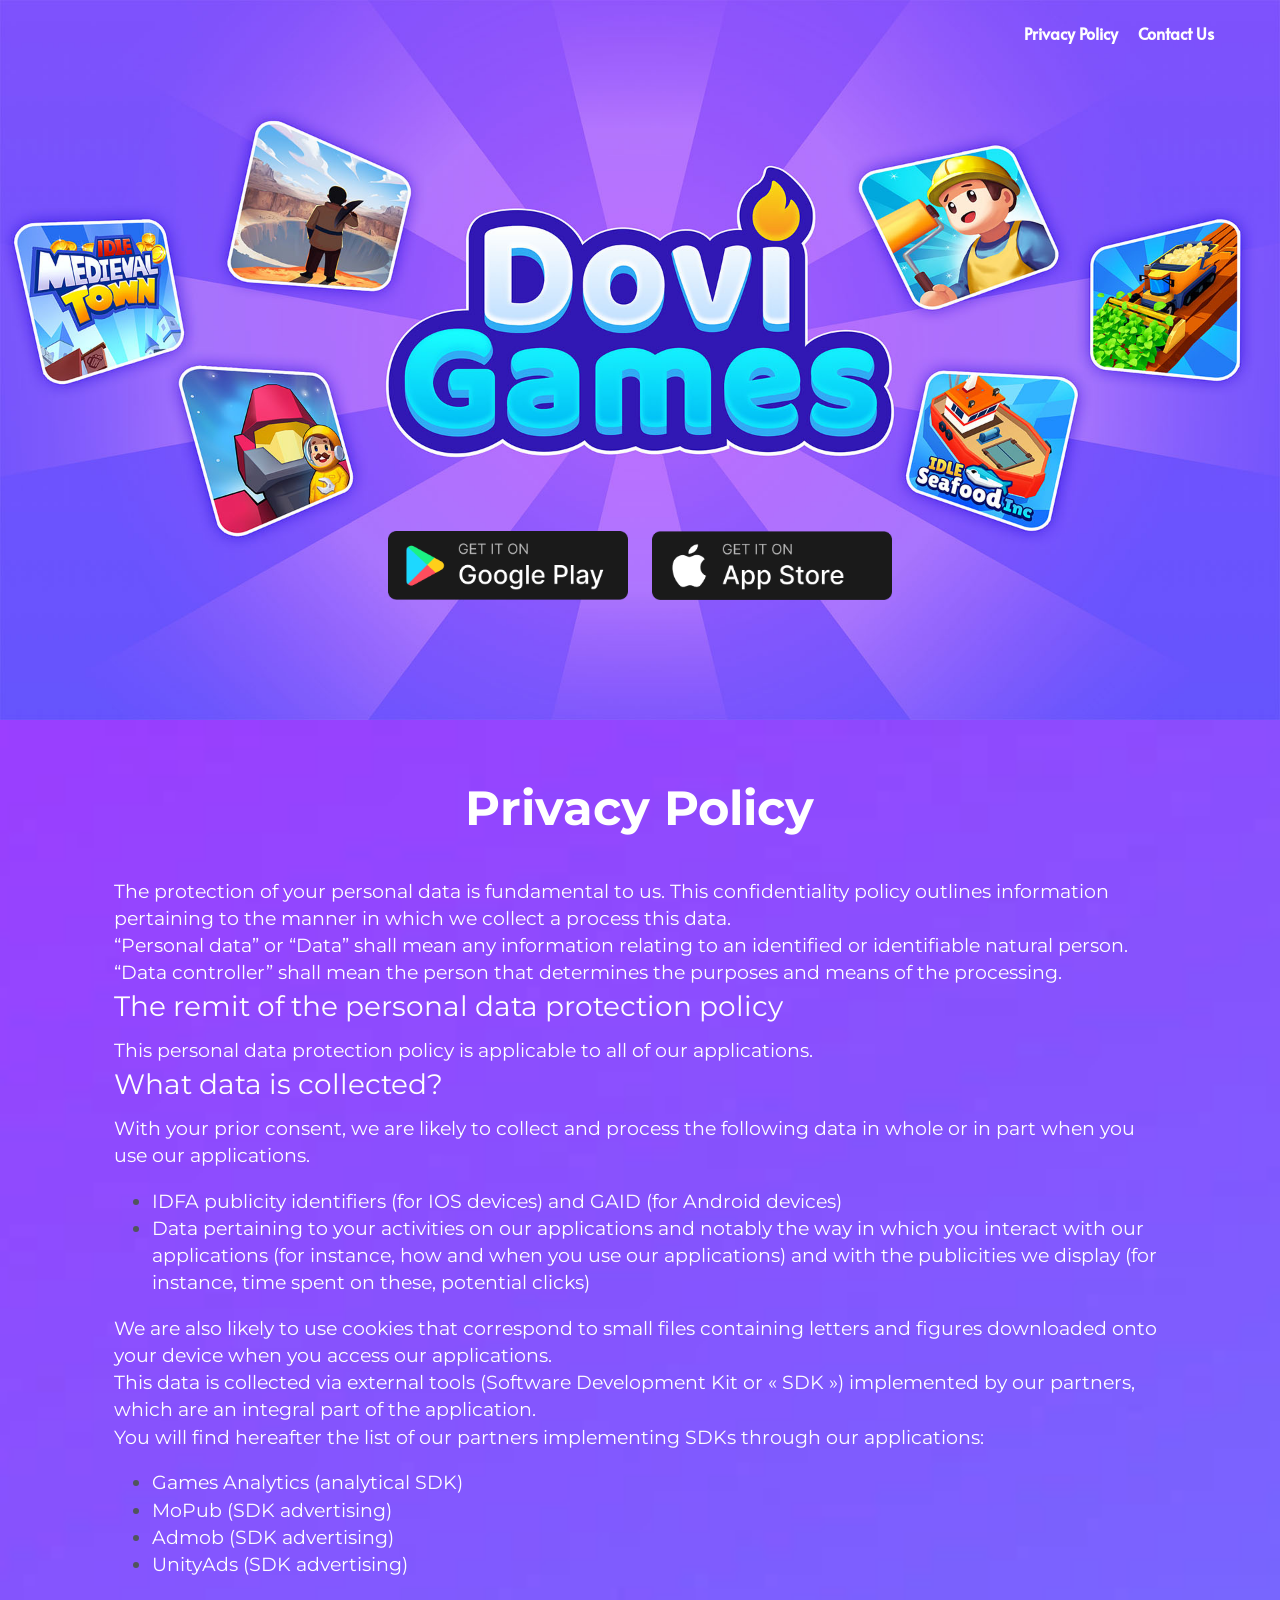
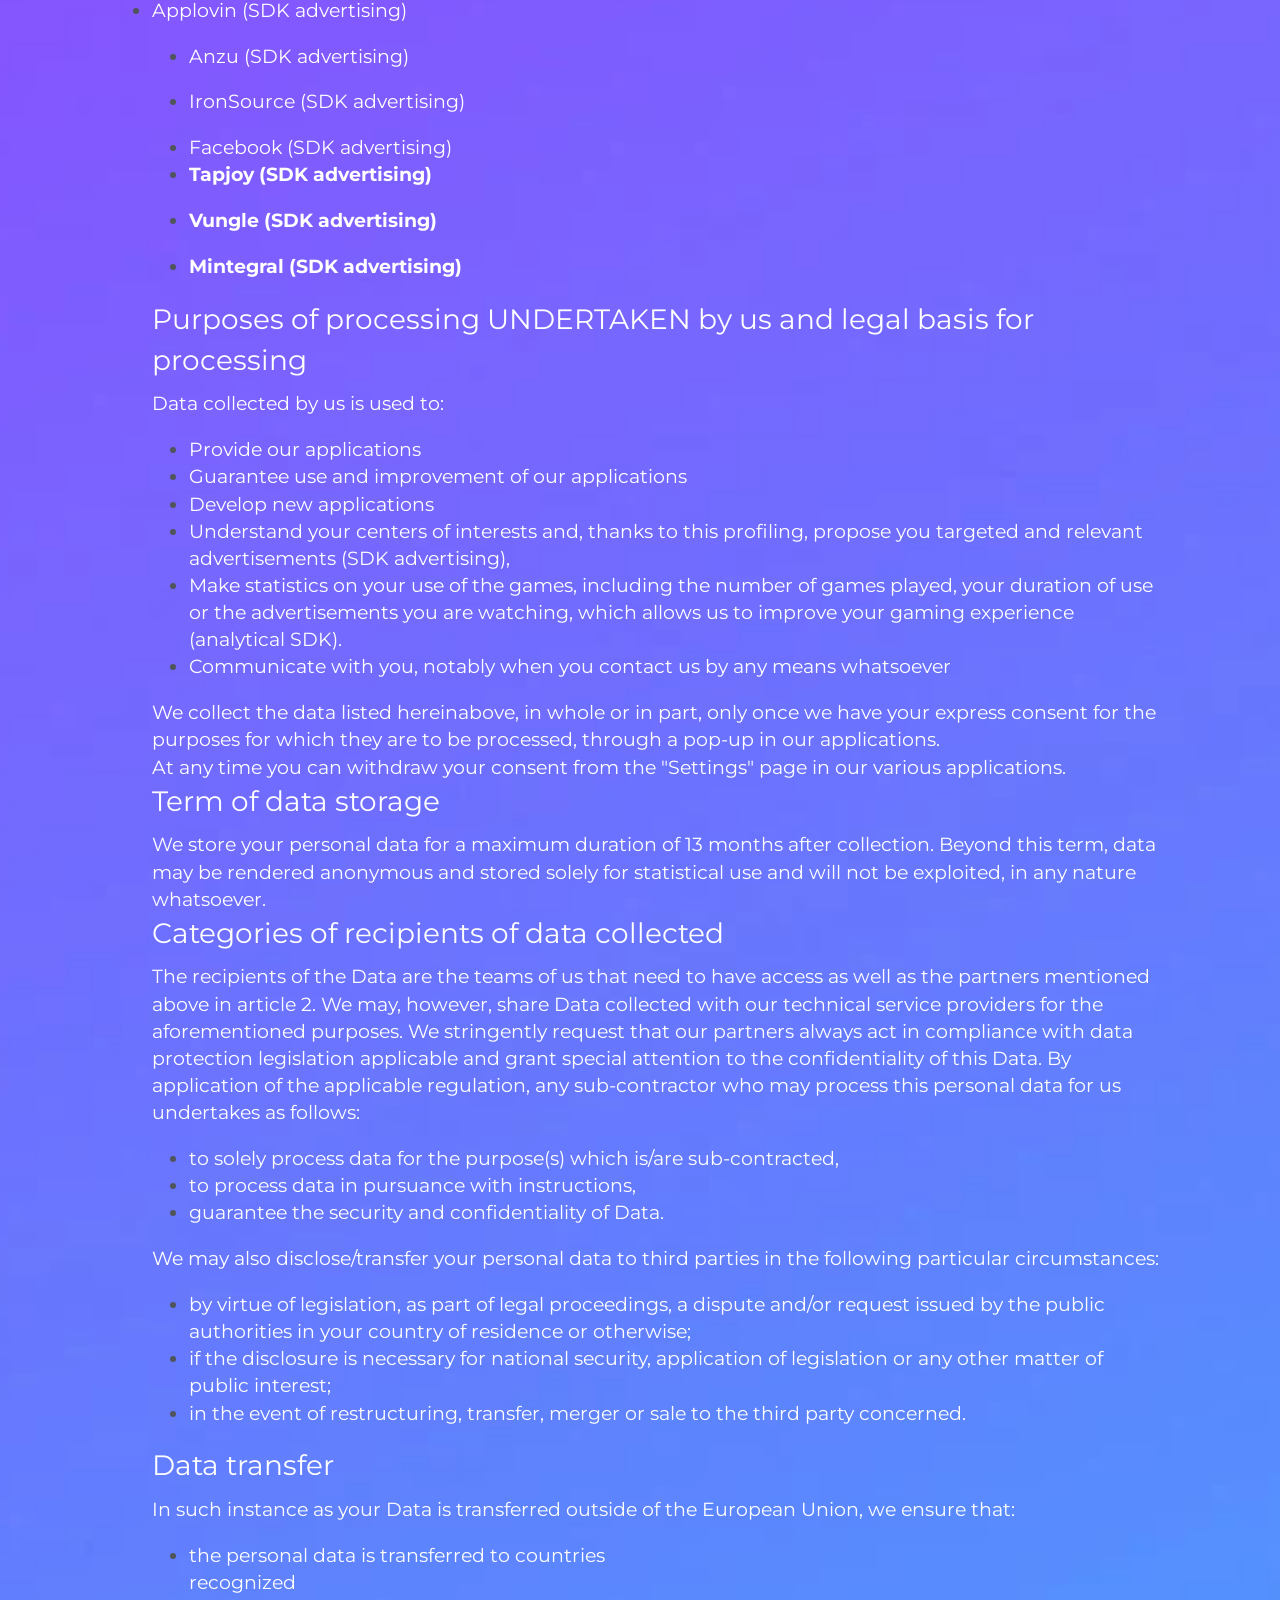
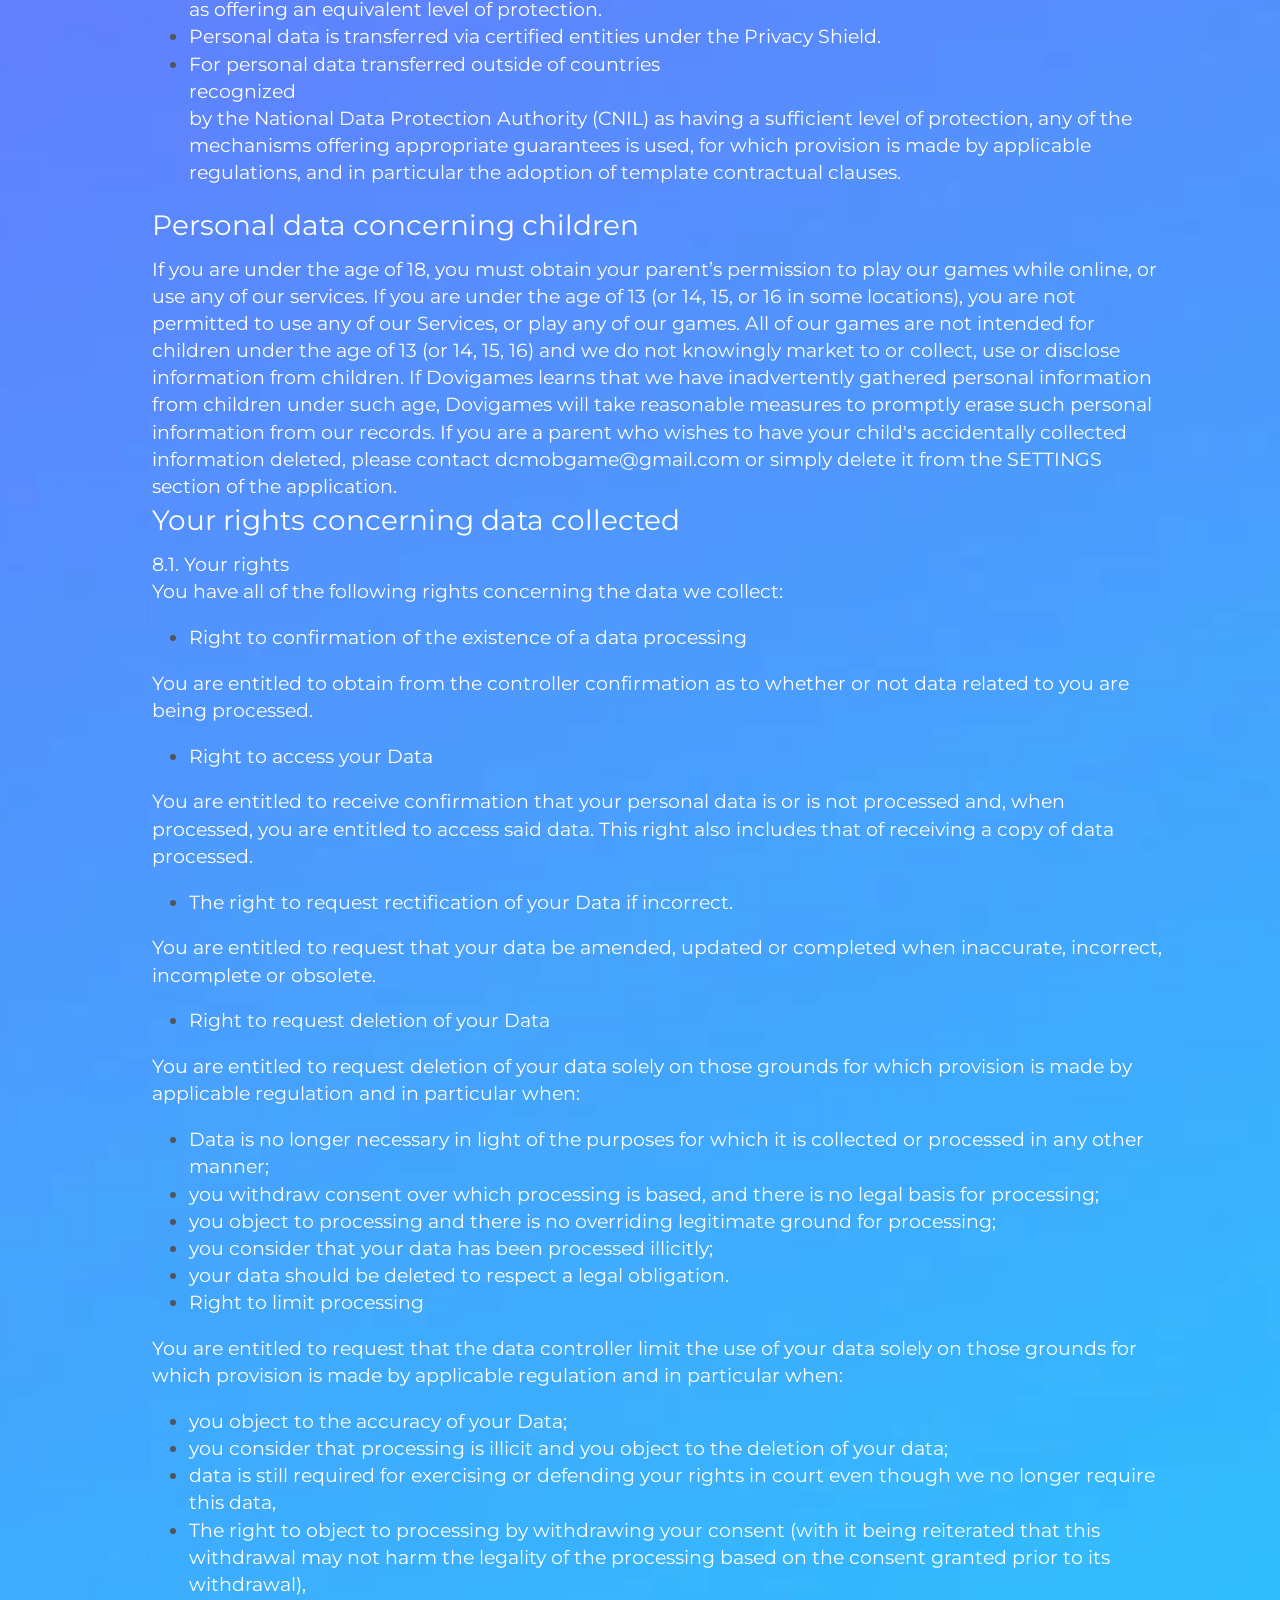
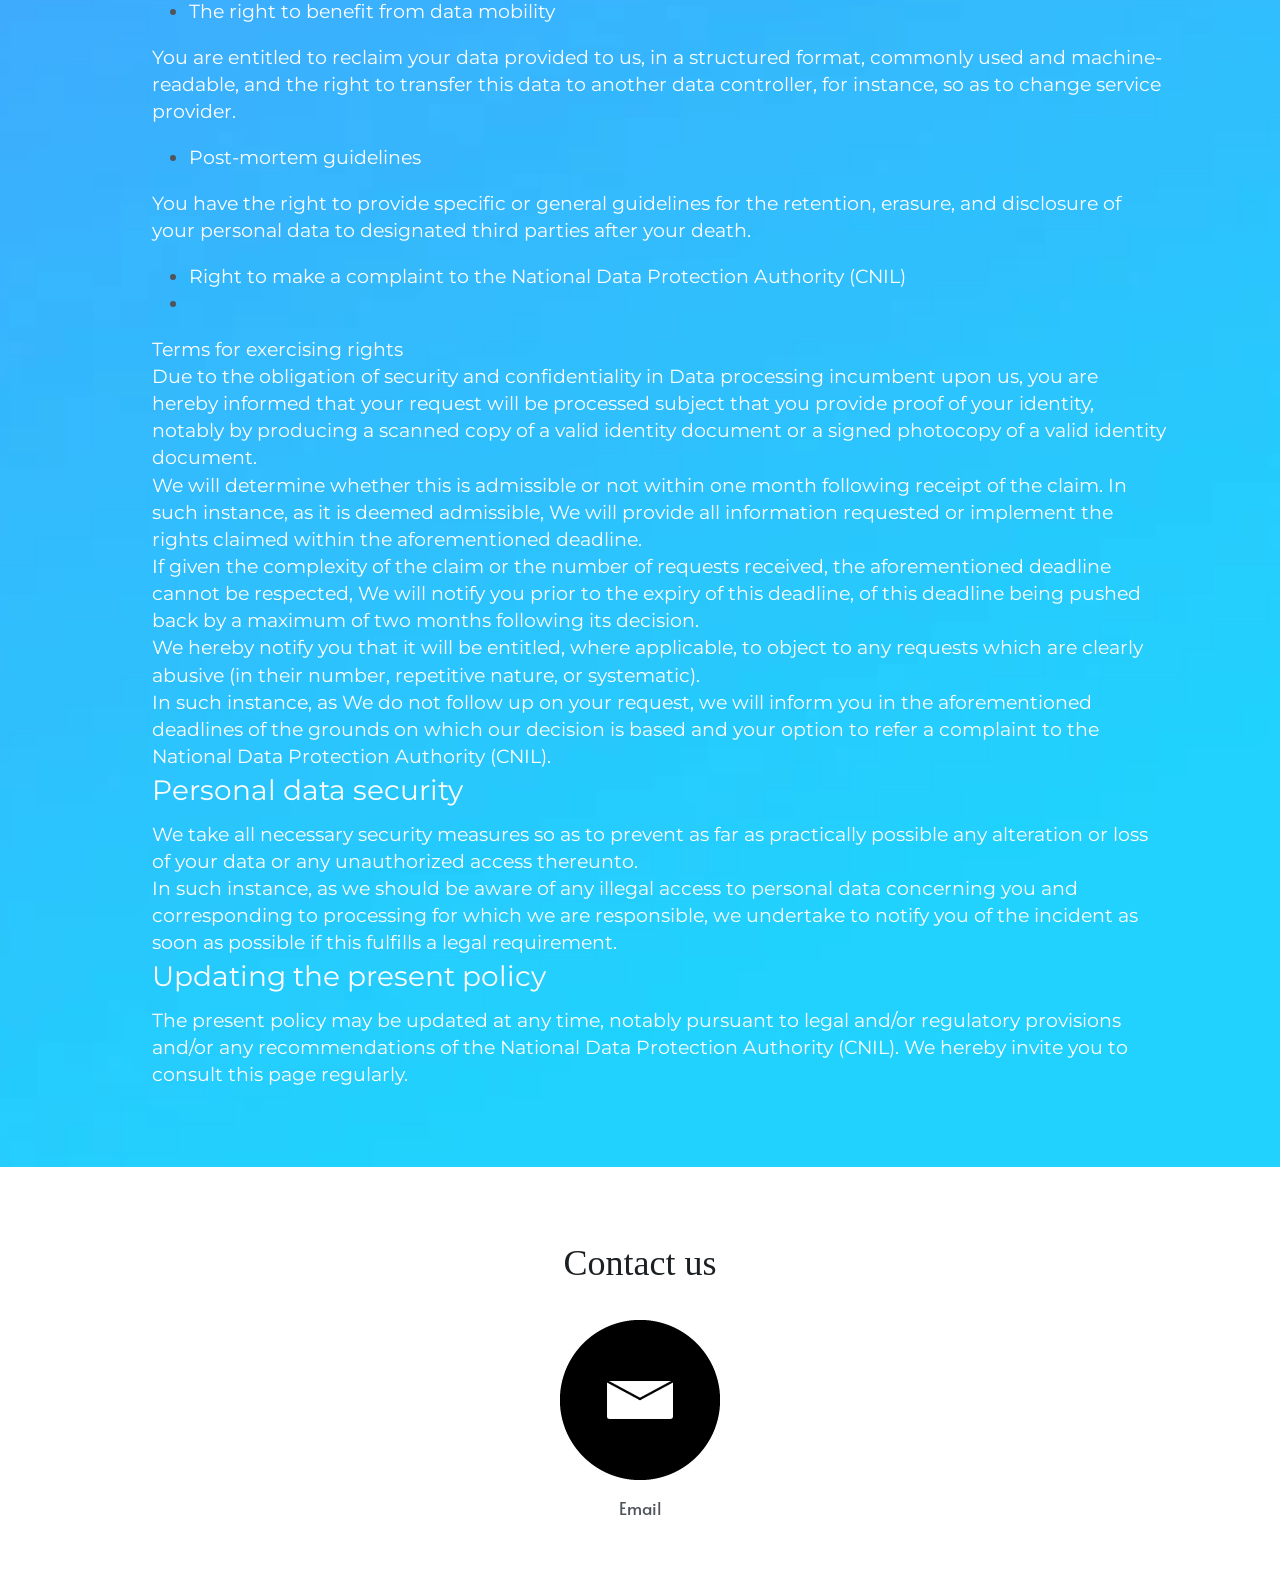
==== commit 2441c695: "compress homepage background" ====
--- a/index.html
+++ b/index.html
@@ -8,6 +8,7 @@
   <link rel="preconnect" href="https://fonts.googleapis.com" crossorigin>
   <link rel="preconnect" href="https://fonts.gstatic.com" crossorigin>
   <link defer='true' href='/image/favicon.ico' rel='shortcut icon' type='image/x-icon'>
+
   <link rel="preload" href="https://fonts.googleapis.com/css2?family=Alata&family=Montserrat:wght@400;700&display=swap" as="style" onload="this.onload=null;this.rel='stylesheet'">
   <noscript>
     <link rel="stylesheet" href="https://fonts.googleapis.com/css2?family=Alata&family=Montserrat:wght@400;700&display=swap">
@@ -72,7 +73,31 @@
         display: flex;
         gap: 24px;
       }
-      @media (max-width: 839px) {
+      @media  (max-width: 479px) {
+  .store {
+    flex-direction: column;
+    align-items: center;
+    gap: 4px;
+    bottom: 8px;
+  }
+
+  .store img.download-img {
+    width: 88px; 
+  }
+}
+@media (min-width: 480px) and  (max-width: 699px) {
+  .store {
+    flex-direction: column;
+    align-items: center;
+    gap: 8px;
+    bottom: 24px;
+  }
+
+  .store img.download-img {
+    width: 100px; 
+  }
+}
+      @media (min-width: 700px) and  (max-width: 839px) {
   .store {
     flex-direction: column;
     align-items: center;
@@ -157,7 +182,7 @@
       <div class="header-text">Contact Us</div>
     </div>
     <div class="main-box">
-      <img class="main-img" src="./image/mainImg.png" alt="mainImg" />
+      <img class="main-img" src="./image/mainImg.jpg" alt="mainImg" />
       <div class="store">
         <img class="google-img download-img" src="./image/icon_google_play@2x.png" alt="Google" />
         <img class="ios-img download-img" src="./image/icon_ios_play@2x.png" alt="IOS" />
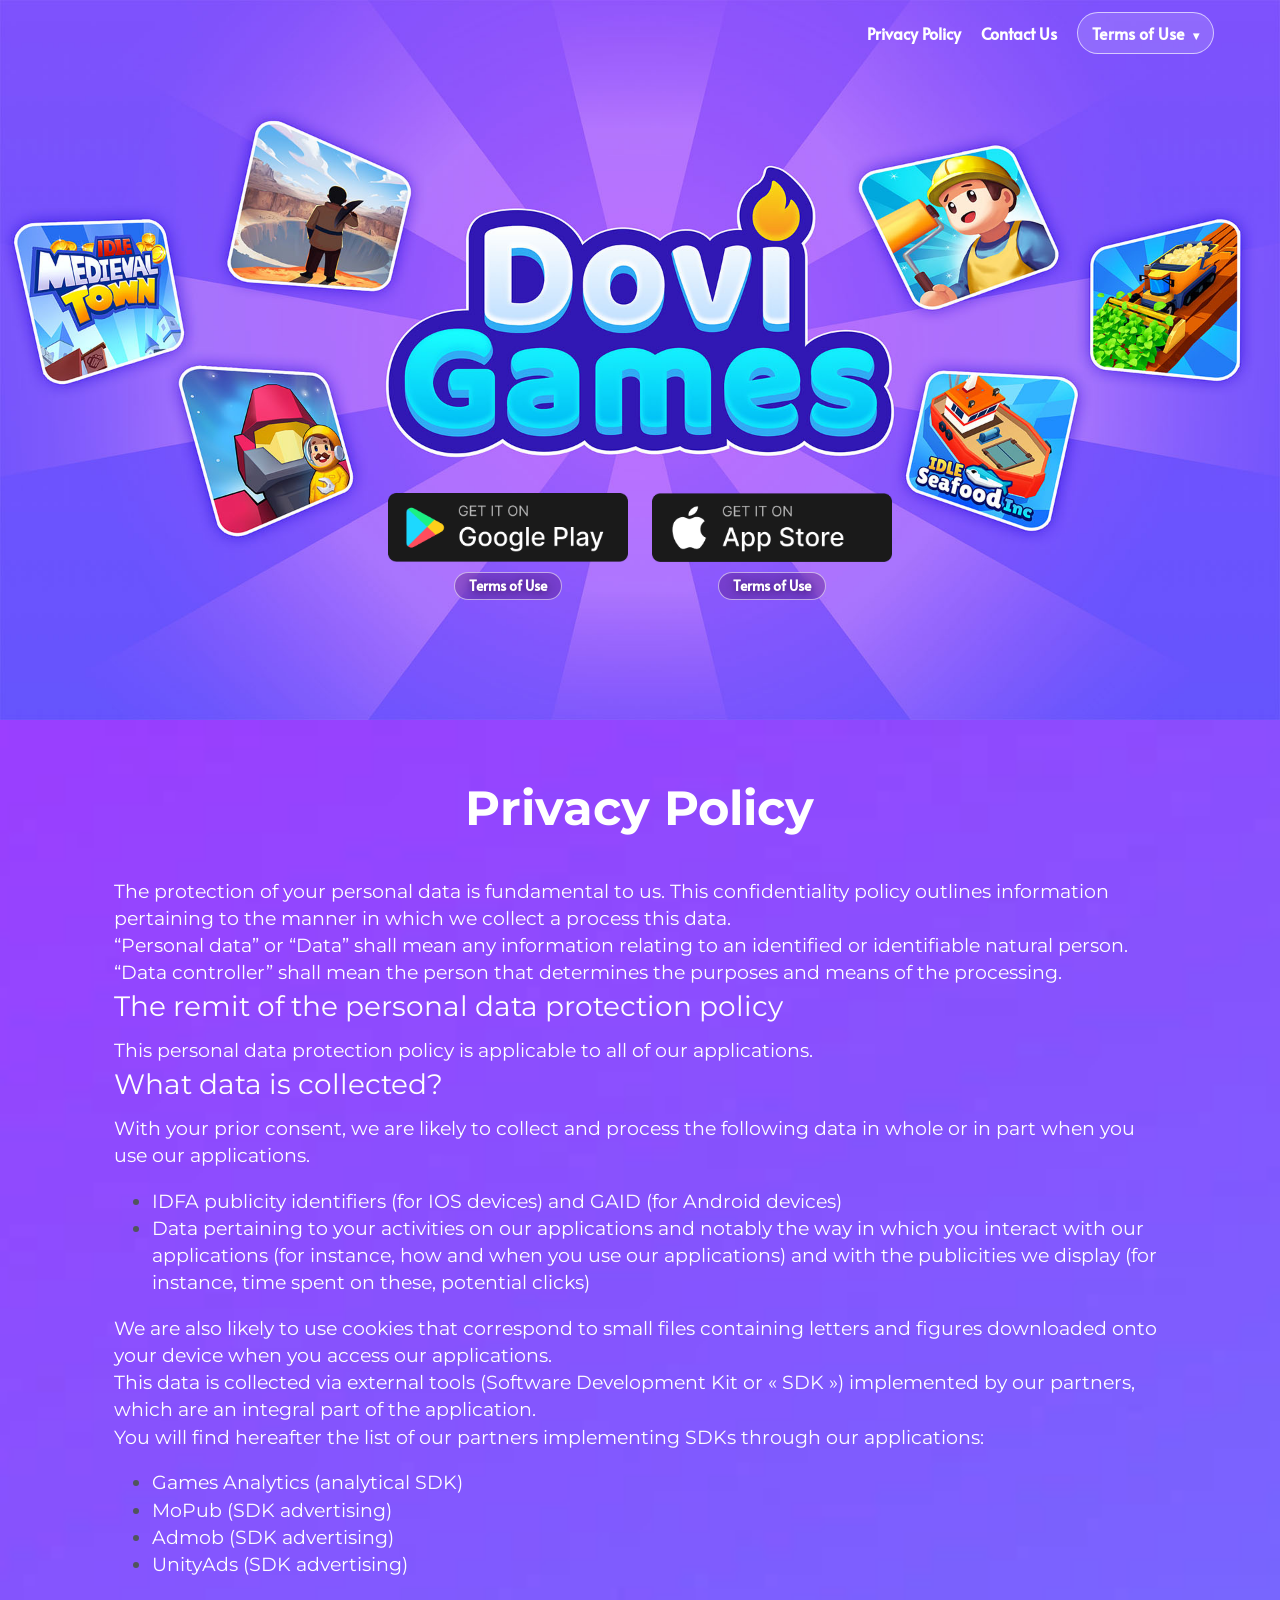
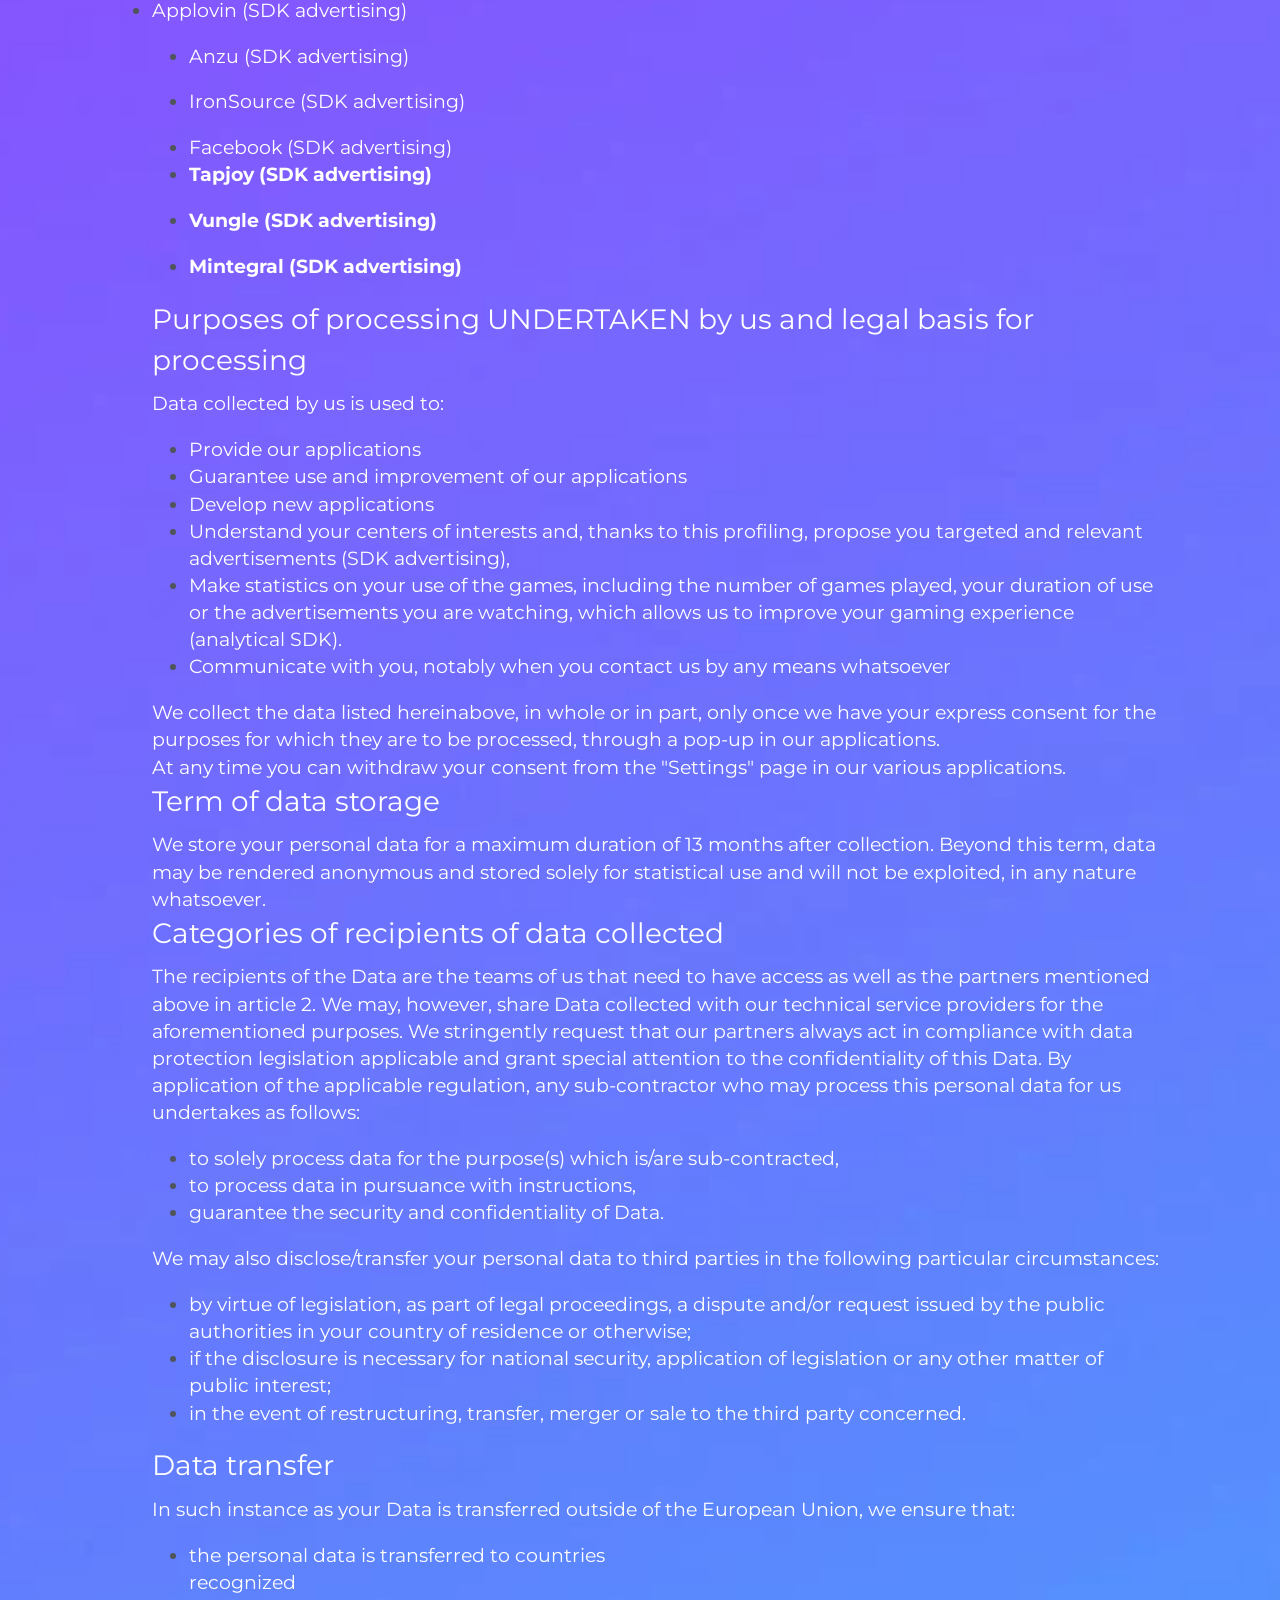
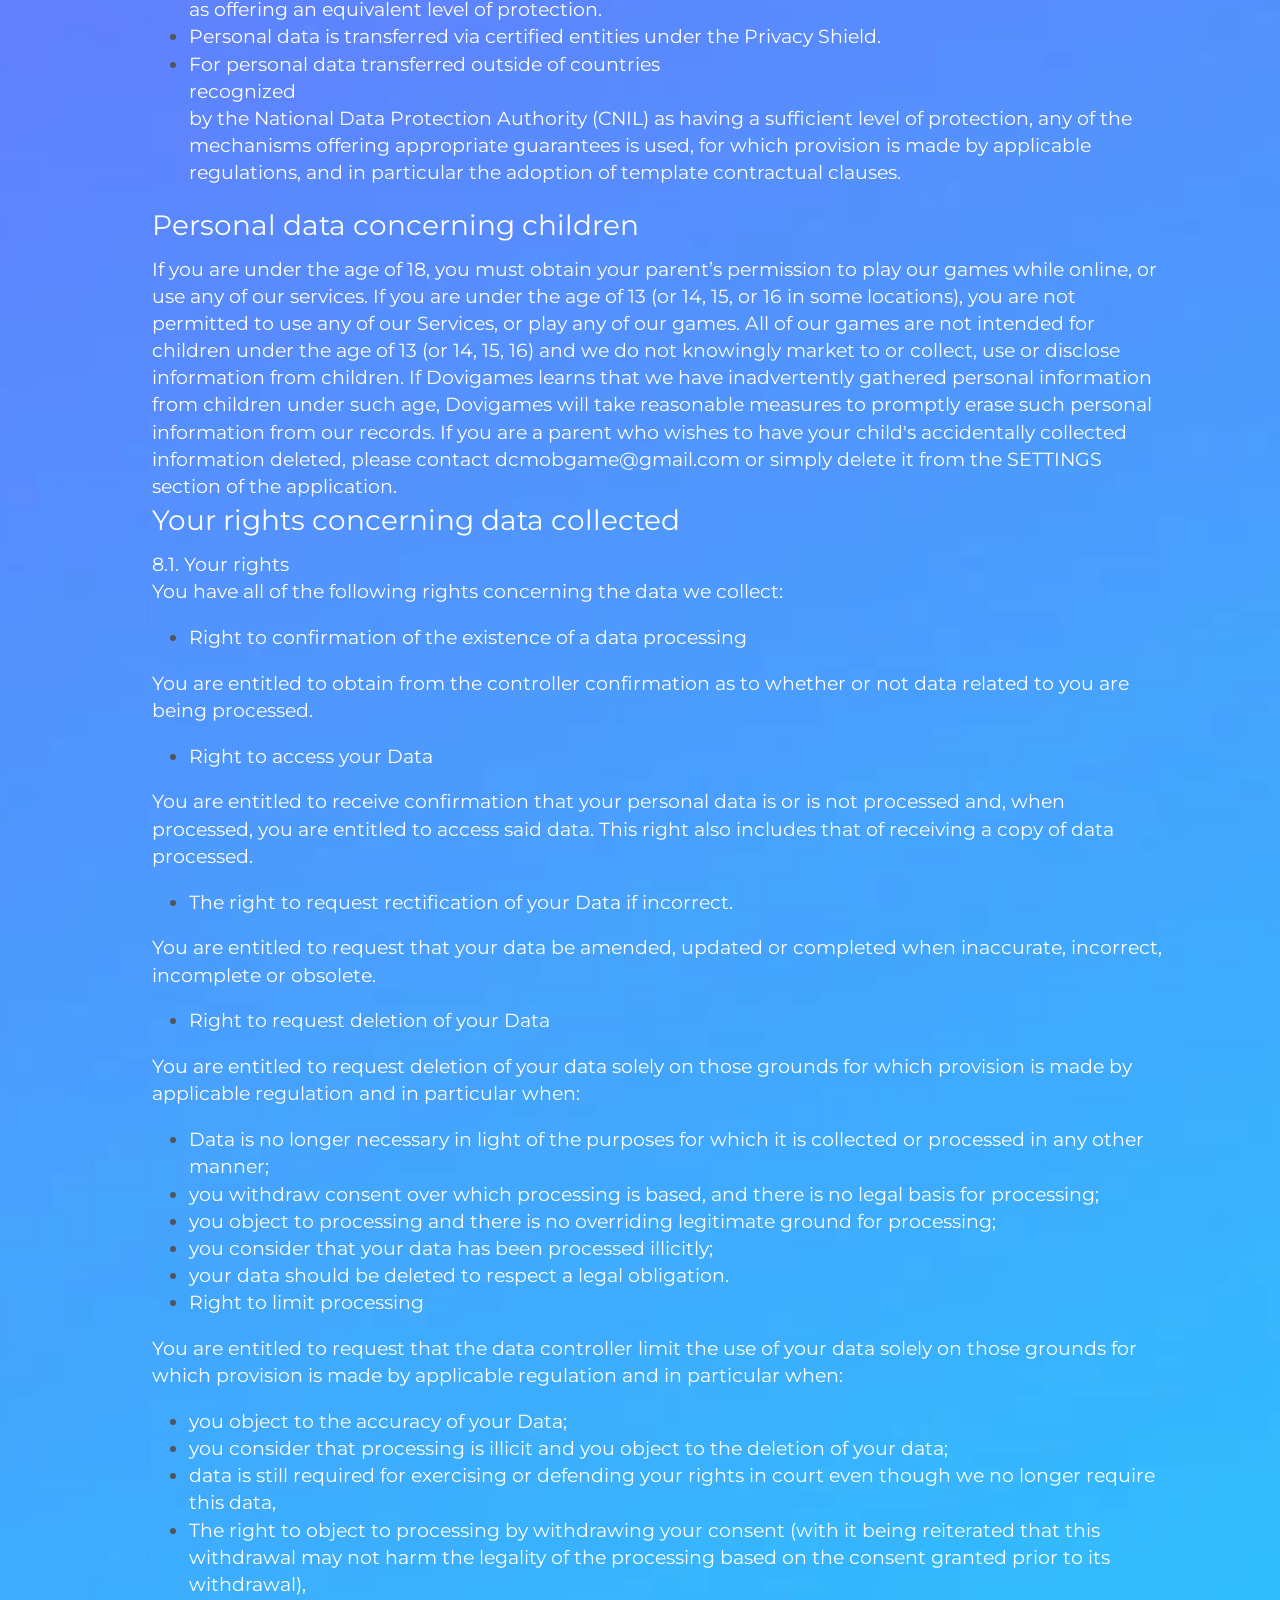
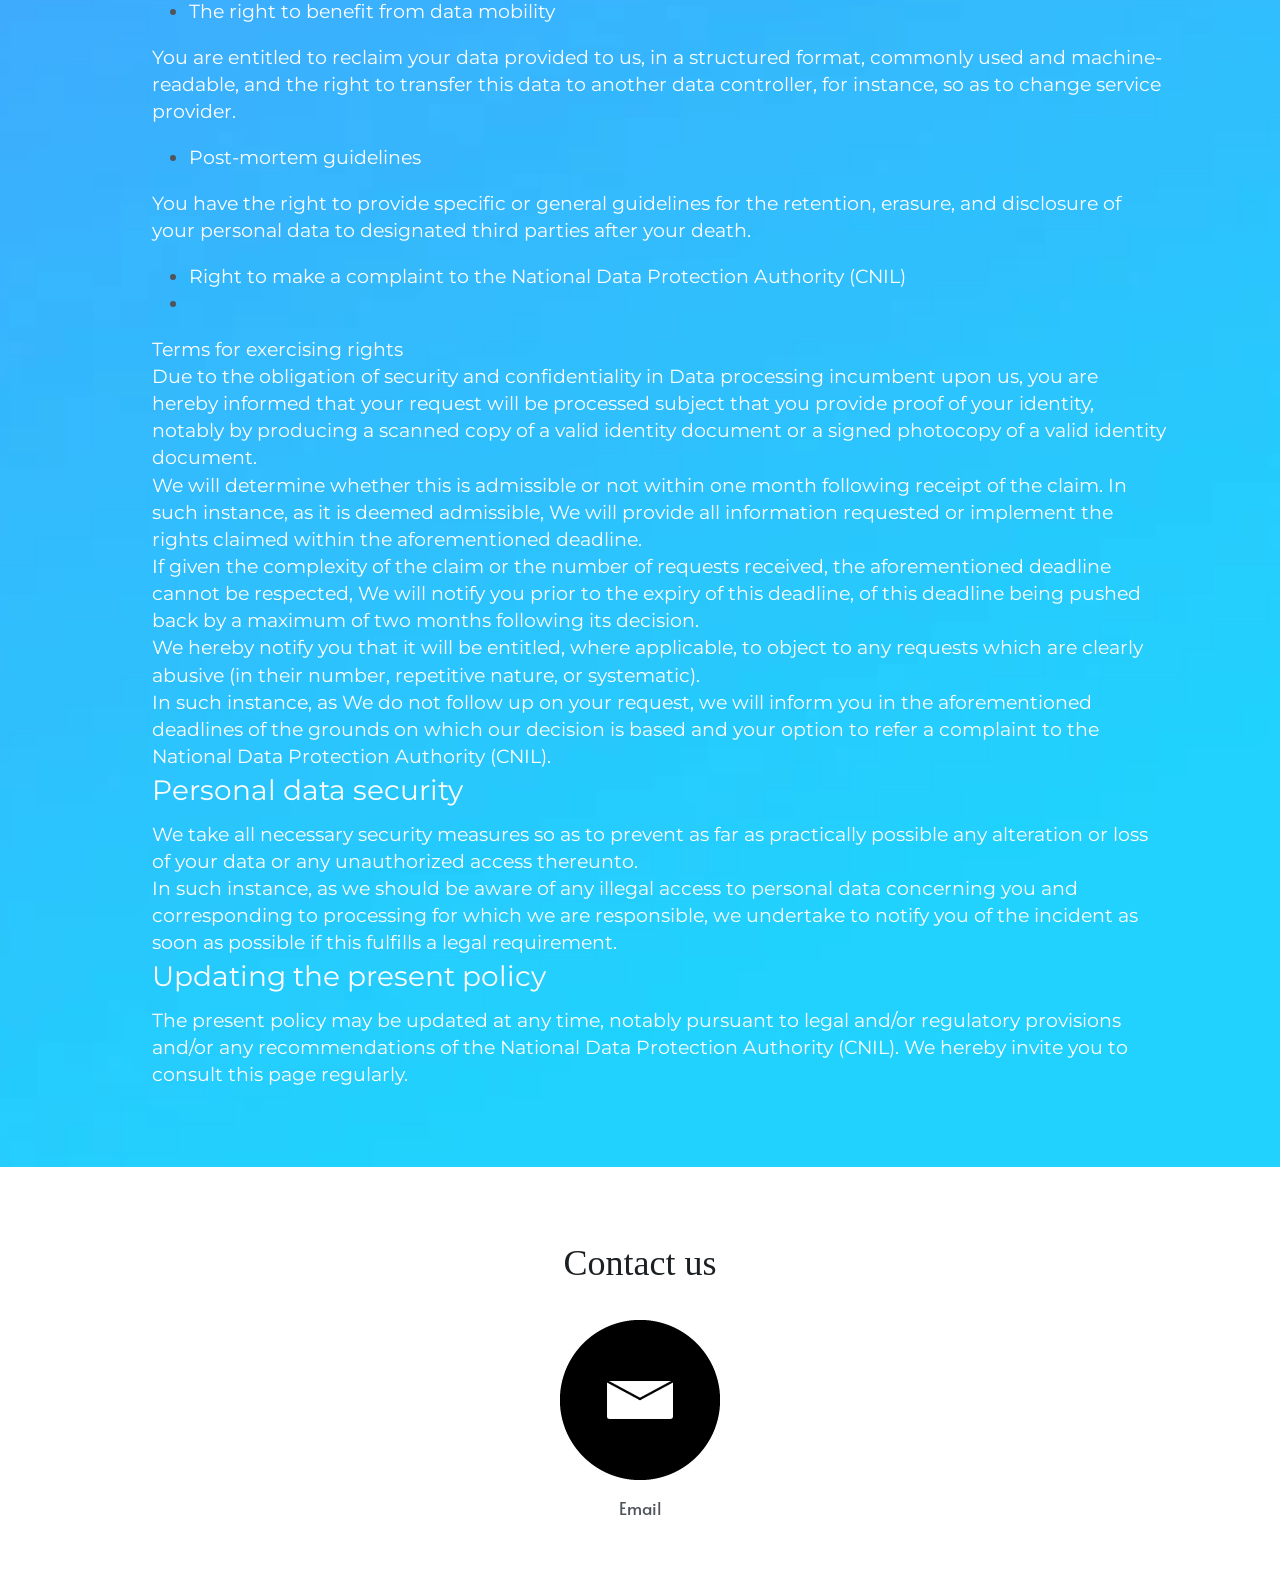
==== commit eec4f887: "add two term of use page" ====
--- a/index.html
+++ b/index.html
@@ -41,11 +41,10 @@
         font-weight: bold;
         font-family: "alata", "PingFang SC", "Microsoft YaHei", "微软雅黑",
           STXihei, "华文细黑", sans-serif;
+        background: transparent;
+        border: 0;
         cursor: pointer;
       }
-      .header-text:last-child {
-  margin-right: 66px;
-}
       .header-text.black {
   color: black !important;
 }
@@ -55,6 +54,80 @@
 }
       .header-text:hover {
         border-bottom: 1px solid white;
+      }
+
+      .header-text:focus-visible,
+      .terms-menu summary:focus-visible,
+      .terms-menu a:focus-visible,
+      .store-terms-link:focus-visible {
+        outline: 3px solid #ffd86b;
+        outline-offset: 4px;
+      }
+
+      .terms-menu {
+        position: relative;
+        margin-right: 66px;
+        color: white;
+        font-family: "alata", "PingFang SC", "Microsoft YaHei", sans-serif;
+      }
+
+      .terms-menu summary {
+        padding: 9px 14px;
+        font-size: 16px;
+        font-weight: bold;
+        list-style: none;
+        cursor: pointer;
+        background: rgba(255, 255, 255, 0.14);
+        border: 1px solid rgba(255, 255, 255, 0.64);
+        border-radius: 999px;
+        transition: background-color 0.2s, color 0.2s, border-color 0.2s;
+      }
+
+      .terms-menu summary::-webkit-details-marker {
+        display: none;
+      }
+
+      .terms-menu summary::after {
+        content: "▾";
+        margin-left: 8px;
+        font-size: 12px;
+      }
+
+      .terms-menu[open] summary,
+      .terms-menu summary:hover {
+        background: rgba(255, 255, 255, 0.26);
+      }
+
+      .header.bg-white .terms-menu summary {
+        color: #1d2023;
+        background: rgba(136, 1, 194, 0.08);
+        border-color: rgba(136, 1, 194, 0.35);
+      }
+
+      .terms-menu-panel {
+        position: absolute;
+        top: calc(100% + 10px);
+        right: 0;
+        display: grid;
+        min-width: 160px;
+        padding: 8px;
+        background: rgba(255, 255, 255, 0.98);
+        border: 1px solid rgba(136, 1, 194, 0.16);
+        border-radius: 14px;
+        box-shadow: 0 16px 40px rgba(53, 0, 75, 0.22);
+      }
+
+      .terms-menu-panel a {
+        padding: 10px 12px;
+        color: #4f275d;
+        font-size: 14px;
+        text-decoration: none;
+        border-radius: 9px;
+      }
+
+      .terms-menu-panel a:hover {
+        color: #7d06aa;
+        background: rgba(136, 1, 194, 0.08);
       }
 
       .main-box {
@@ -72,6 +145,68 @@
         position: absolute;
         display: flex;
         gap: 24px;
+      }
+
+      .store-option {
+        display: flex;
+        align-items: center;
+        flex-direction: column;
+        gap: 10px;
+      }
+
+      .store-terms-link {
+        padding: 6px 14px;
+        color: white;
+        font-family: "alata", "PingFang SC", "Microsoft YaHei", sans-serif;
+        font-size: 14px;
+        font-weight: bold;
+        line-height: 1;
+        text-decoration: none;
+        text-shadow: 0 1px 8px rgba(42, 0, 58, 0.7);
+        background: rgba(70, 0, 95, 0.3);
+        border: 1px solid rgba(255, 255, 255, 0.56);
+        border-radius: 999px;
+        backdrop-filter: blur(6px);
+      }
+
+      .store-terms-link:hover {
+        background: rgba(255, 255, 255, 0.22);
+        border-color: white;
+      }
+
+      @media (max-width: 699px) {
+        .header {
+          justify-content: center;
+          gap: 8px;
+          padding: 0 8px;
+        }
+
+        .header-text,
+        .terms-menu summary {
+          font-size: 12px;
+        }
+
+        .terms-menu {
+          margin-right: 0;
+        }
+
+        .terms-menu summary {
+          padding: 7px 9px;
+        }
+
+        .terms-menu-panel {
+          right: 0;
+          min-width: 144px;
+        }
+
+        .store-option {
+          gap: 4px;
+        }
+
+        .store-terms-link {
+          padding: 4px 9px;
+          font-size: 10px;
+        }
       }
       @media  (max-width: 479px) {
   .store {
@@ -178,14 +313,27 @@
   </head>
   <body>
     <div class="header">
-      <div class="header-text">Privacy Policy</div>
-      <div class="header-text">Contact Us</div>
+      <button class="header-text" type="button">Privacy Policy</button>
+      <button class="header-text" type="button">Contact Us</button>
+      <details class="terms-menu">
+        <summary>Terms of Use</summary>
+        <div class="terms-menu-panel">
+          <a href="./terms-ios.html">iOS</a>
+          <a href="./terms-google-play.html">Google Play</a>
+        </div>
+      </details>
     </div>
     <div class="main-box">
       <img class="main-img" src="./image/mainImg.jpg" alt="mainImg" />
       <div class="store">
-        <img class="google-img download-img" src="./image/icon_google_play@2x.png" alt="Google" />
-        <img class="ios-img download-img" src="./image/icon_ios_play@2x.png" alt="IOS" />
+        <div class="store-option">
+          <img class="google-img download-img" src="./image/icon_google_play@2x.png" alt="Google Play" />
+          <a class="store-terms-link" href="./terms-google-play.html" aria-label="Google Play Terms of Use">Terms of Use</a>
+        </div>
+        <div class="store-option">
+          <img class="ios-img download-img" src="./image/icon_ios_play@2x.png" alt="iOS App Store" />
+          <a class="store-terms-link" href="./terms-ios.html" aria-label="iOS Terms of Use">Terms of Use</a>
+        </div>
       </div>
 
     </div>
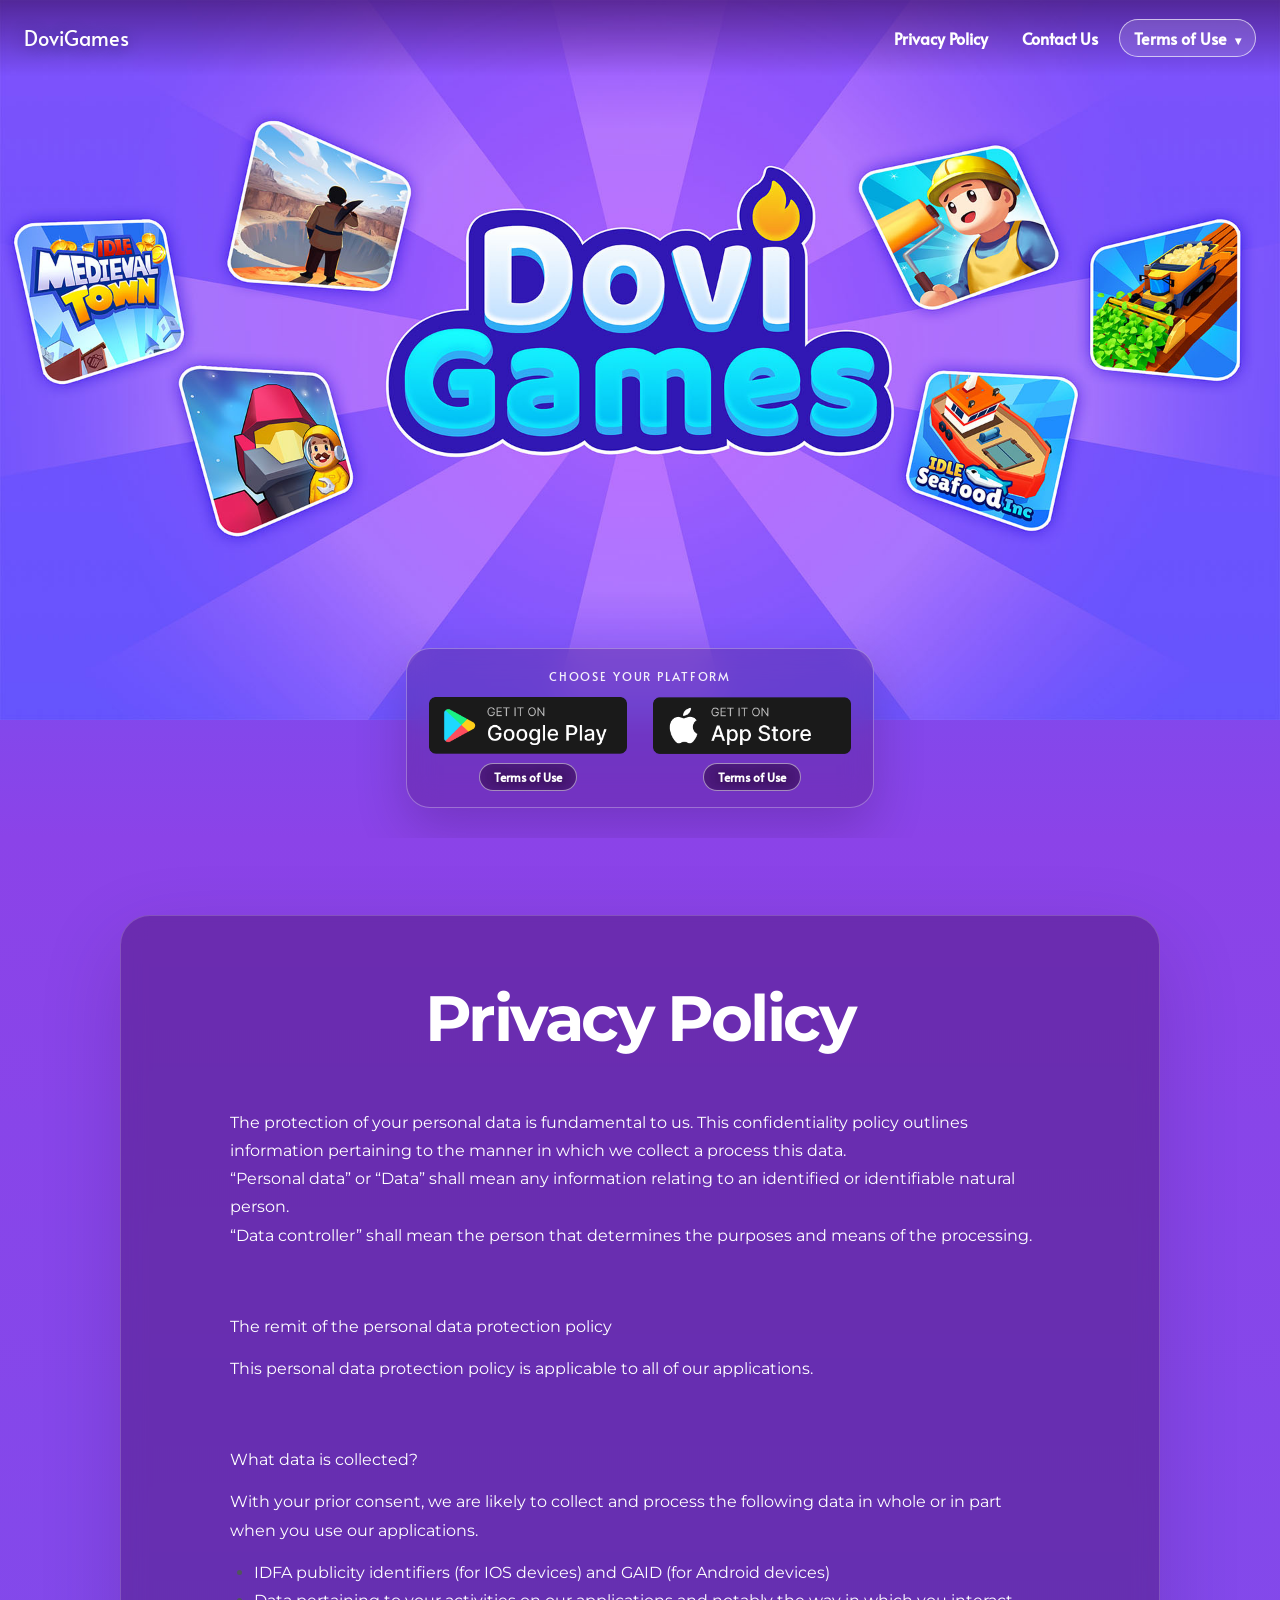
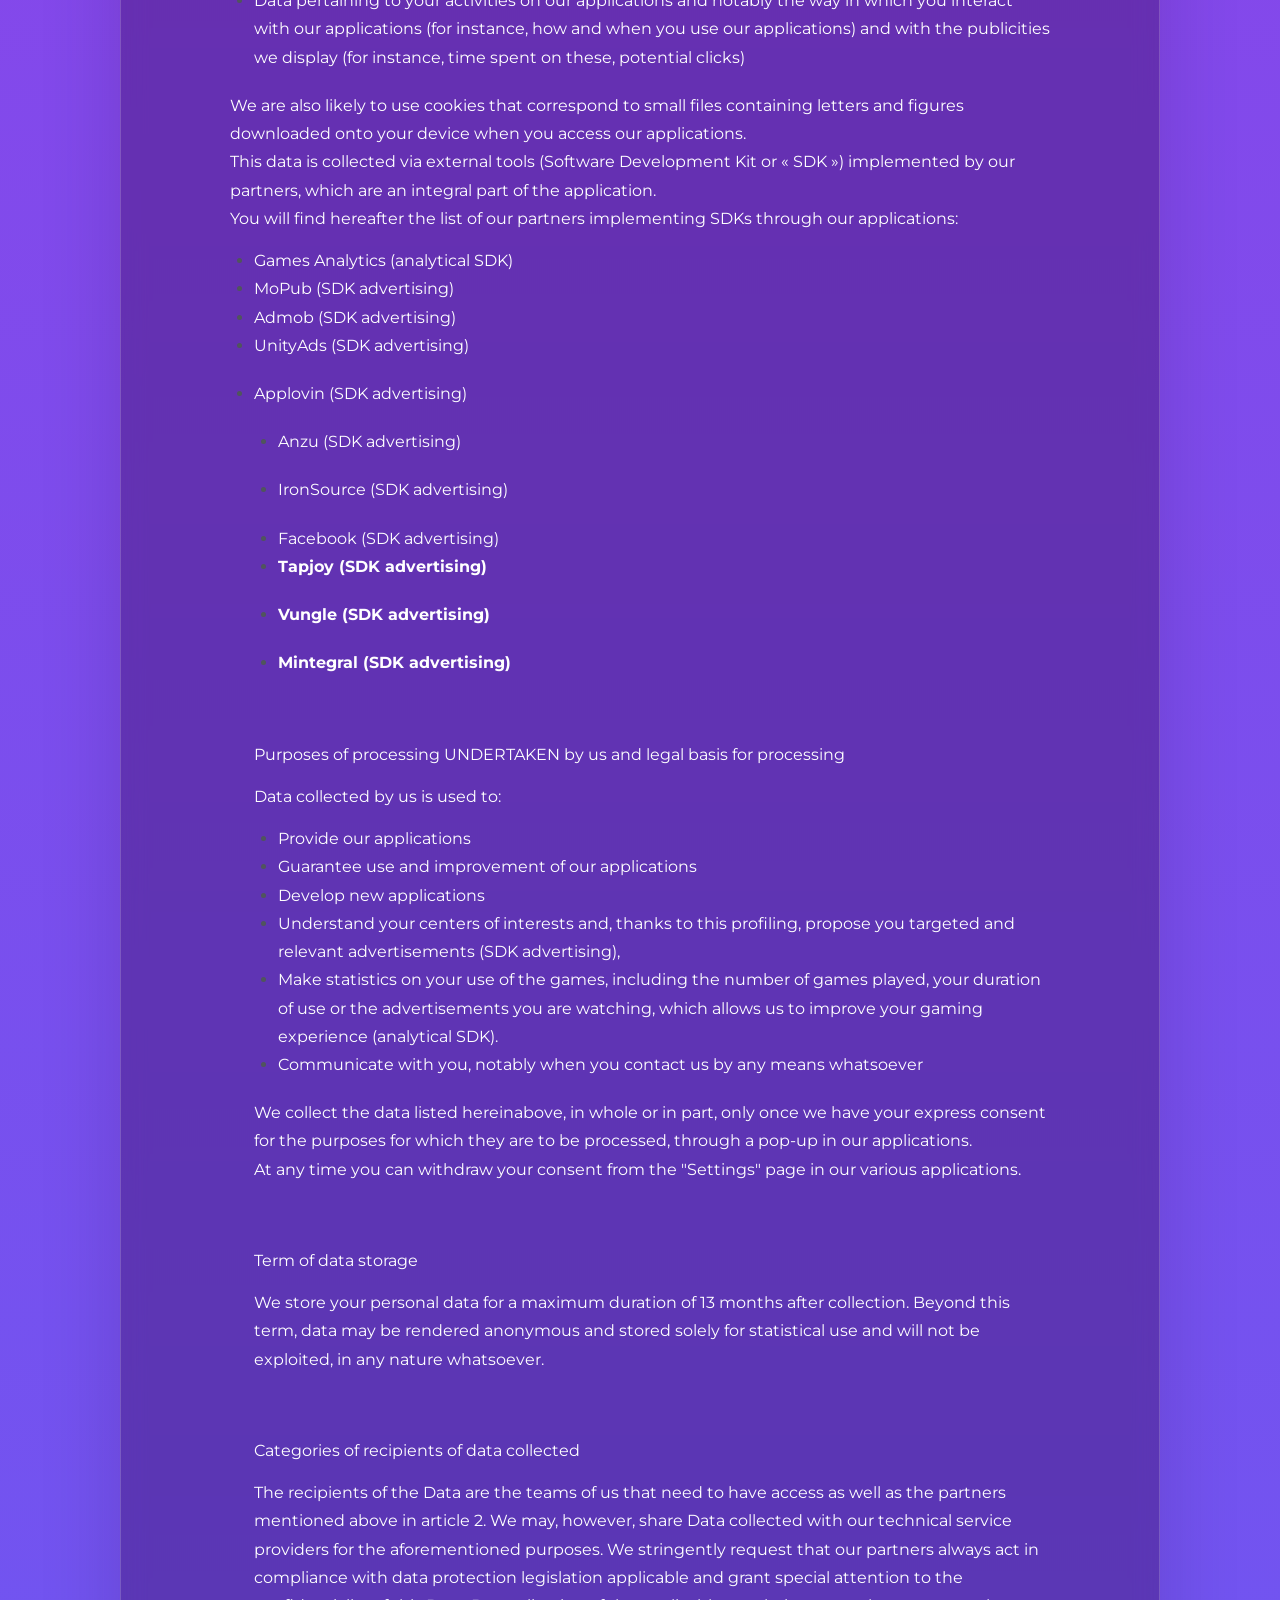
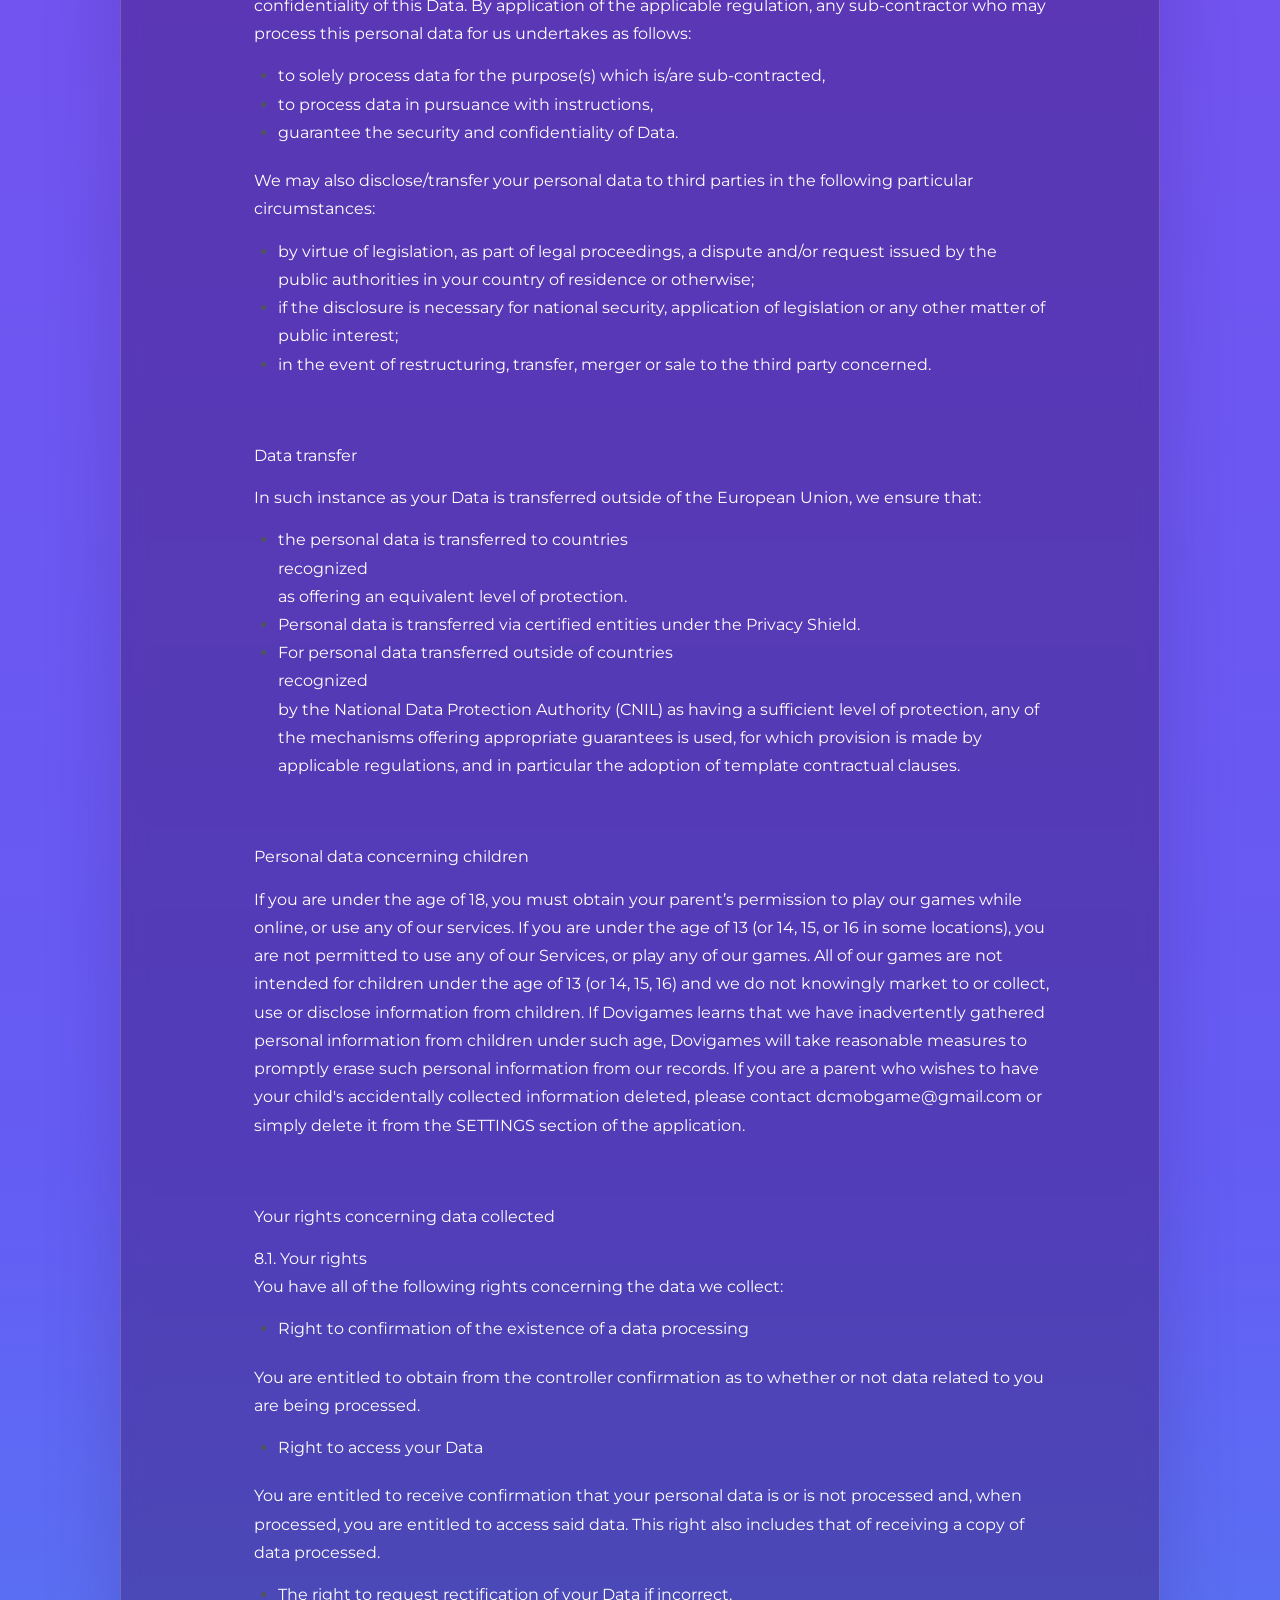
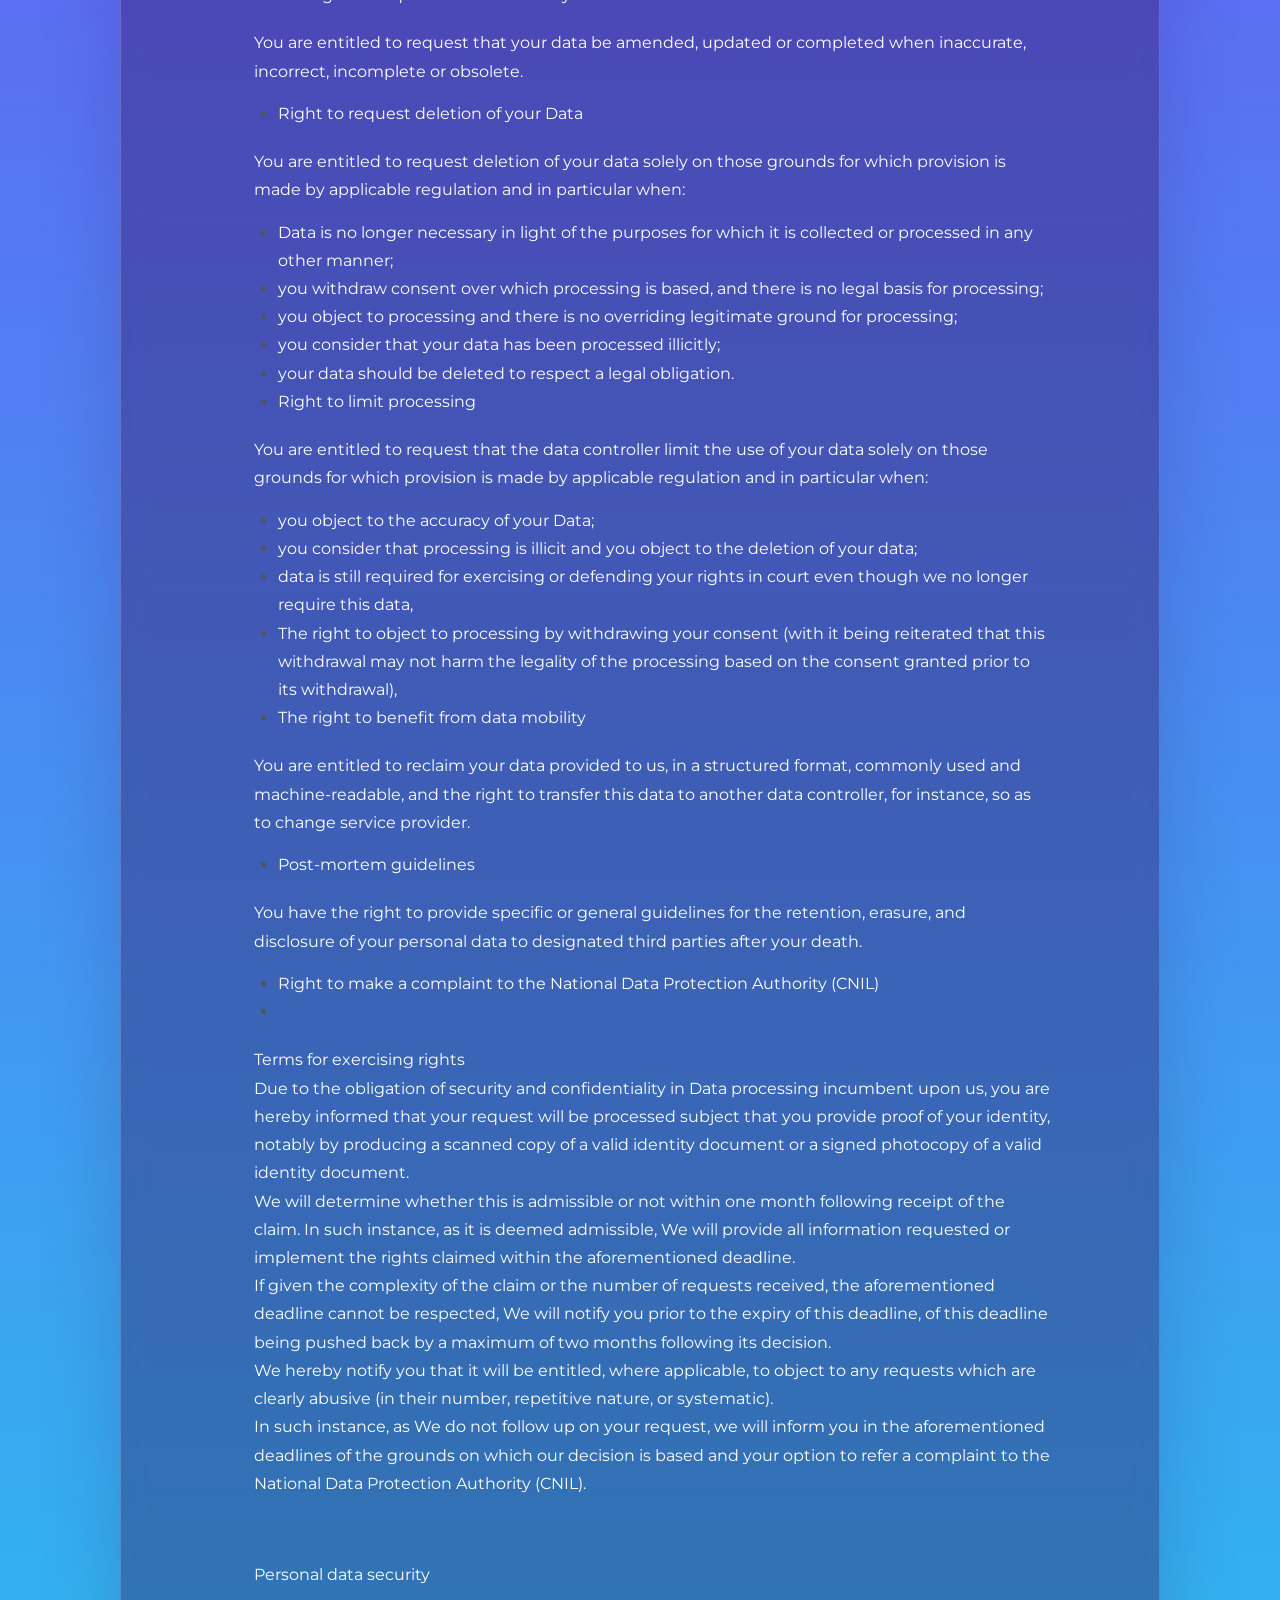
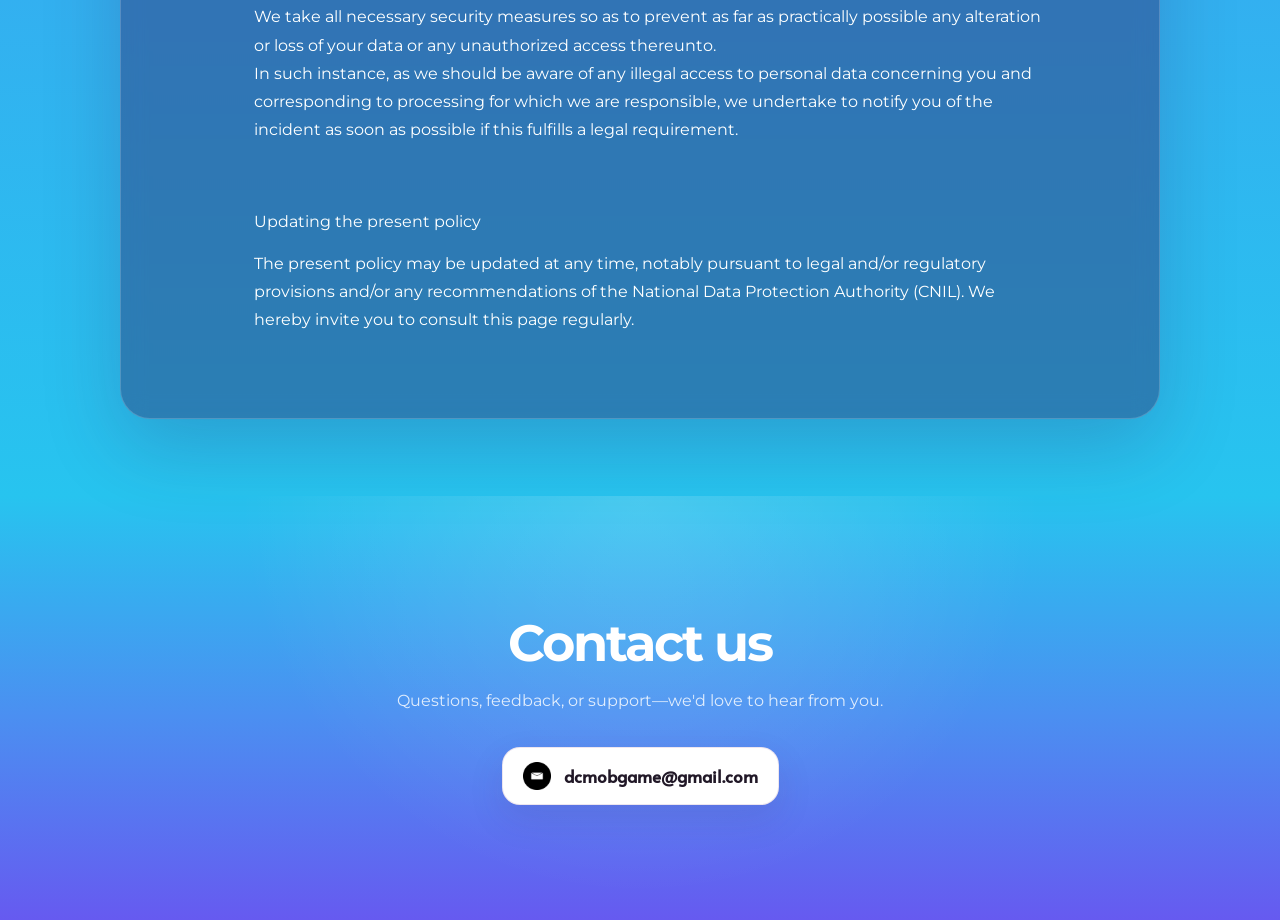
==== commit 254a9d7a: "Add privacy page" ====
--- a/index.html
+++ b/index.html
@@ -310,34 +310,48 @@
         font-weight: 400 !important;
       }
     </style>
+    <link rel="stylesheet" href="./css/home.css">
   </head>
   <body>
-    <div class="header">
-      <button class="header-text" type="button">Privacy Policy</button>
-      <button class="header-text" type="button">Contact Us</button>
-      <details class="terms-menu">
-        <summary>Terms of Use</summary>
-        <div class="terms-menu-panel">
-          <a href="./terms-ios.html">iOS</a>
-          <a href="./terms-google-play.html">Google Play</a>
-        </div>
-      </details>
-    </div>
-    <div class="main-box">
-      <img class="main-img" src="./image/mainImg.jpg" alt="mainImg" />
-      <div class="store">
-        <div class="store-option">
-          <img class="google-img download-img" src="./image/icon_google_play@2x.png" alt="Google Play" />
-          <a class="store-terms-link" href="./terms-google-play.html" aria-label="Google Play Terms of Use">Terms of Use</a>
-        </div>
-        <div class="store-option">
-          <img class="ios-img download-img" src="./image/icon_ios_play@2x.png" alt="iOS App Store" />
-          <a class="store-terms-link" href="./terms-ios.html" aria-label="iOS Terms of Use">Terms of Use</a>
+    <header class="header">
+      <div class="header-inner">
+        <a class="brand-link" href="./index.html" aria-label="DoviGames home">DoviGames</a>
+        <nav class="primary-nav" aria-label="Primary navigation">
+          <a class="header-text header-link" href="./privacy-policy.html">Privacy Policy</a>
+          <button class="header-text" type="button">Contact Us</button>
+          <details class="terms-menu">
+            <summary>Terms of Use</summary>
+            <div class="terms-menu-panel">
+              <a href="./terms-ios.html">iOS</a>
+              <a href="./terms-google-play.html">Google Play</a>
+            </div>
+          </details>
+        </nav>
+      </div>
+    </header>
+    <section class="main-box" aria-labelledby="hero-title">
+      <h1 class="sr-only" id="hero-title">DoviGames</h1>
+      <img class="main-img" src="./image/mainImg.jpg" alt="DoviGames and featured game artwork" />
+      <div class="store-panel">
+        <p class="hero-kicker">Choose your platform</p>
+        <div class="store">
+          <div class="store-option">
+            <a class="store-badge-link" href="https://play.google.com/store/apps/dev?id=4657996348448619929" aria-label="View DoviGames on Google Play">
+              <img class="google-img download-img" src="./image/icon_google_play@2x.png" alt="Get it on Google Play" />
+            </a>
+            <a class="store-terms-link" href="./terms-google-play.html" aria-label="Google Play Terms of Use">Terms of Use</a>
+          </div>
+          <div class="store-option">
+            <a class="store-badge-link" href="https://apps.apple.com/us/developer/id1527412236" aria-label="View DoviGames on the App Store">
+              <img class="ios-img download-img" src="./image/icon_ios_play@2x.png" alt="Download on the App Store" />
+            </a>
+            <a class="store-terms-link" href="./terms-ios.html" aria-label="iOS Terms of Use">Terms of Use</a>
+          </div>
         </div>
       </div>
-
-    </div>
-
+    </section>
+
+    <span class="section-jump-anchor" id="privacy" aria-hidden="true"></span>
     <div class="slide s-section-2 css-1rkmeg4 privacy-box" id="section-f_f89f08d6-f158-488c-aec0-05796b42dd1f"><div class="waypoint"></div><a class="section-anchor"></a><div>
         <div class="lazyload s-bg-image s-bg-blurred s-new-text-section s-section s-text-section   background-image" style="background-repeat:no-repeat;background-size:cover;background-color:#8801c2;background-position:50% 50%;background-image:url(/image/bg.png)" data-bg="/image/bg_main.png" data-react-style="{&quot;backgroundRepeat&quot;:&quot;no-repeat&quot;,&quot;backgroundSize&quot;:&quot;cover&quot;,&quot;backgroundColor&quot;:&quot;#8801c2&quot;,&quot;backgroundPosition&quot;:&quot;50% 50%&quot;}"><div class="blurred-layer css-1tnf9eu css-1jcctwh0"></div><div class="container"><div class="clearfix"><div class="columns sixteen"><div class="s-title-group  "><div class="s-title "><div class="s-component s-text"><h2 class=""><div class="s-component-content s-font-title"><h1 class="h1Tag" style="font-size:48px;"><strong><span class="#(className)" style="color:#ffffff;">Privacy Policy</span></strong></h1></div></h2></div></div><div class="s-subtitle"><div class="s-component s-text"><h4 class=""></h4></div></div></div></div></div><div class="">
             <div class="s-mh s-repeatable"><div><div data-sorting-index="0" class="sixteen columns no-float s-repeatable-item"><div class="s-mhi"><div class="s-item-text-group "><div class="s-item-title"><div class="s-component s-text"><h3 class=""><div class="s-component-content s-font-heading"><p><span class="#(className)" style="color:#ffffff;">The protection of your personal data is fundamental to us. This confidentiality policy outlines information pertaining to the manner in which we collect a process this data.</span></p><p><span class="#(className)" style="color:#ffffff;">“Personal data” or “Data” shall mean any information relating to an identified or identifiable natural person.</span></p><p><span class="#(className)" style="color:#ffffff;">“Data controller” shall mean the person that determines the purposes and means of the processing.</span></p><h2><span class="#(className)" style="color:#ffffff;">The remit of the personal data protection policy</span></h2><p><span class="#(className)" style="color:#ffffff;">This personal data protection policy is applicable to all of our applications.</span></p><h2><span class="#(className)" style="color:#ffffff;">What data is collected?</span></h2><p><span class="#(className)" style="color:#ffffff;">With your prior consent, we are likely to collect and process the following data in whole or in part when you use our applications.</span></p><ul><li><p><span class="#(className)" style="color:#ffffff;">IDFA publicity identifiers (for IOS devices) and GAID (for Android devices)</span></p></li><li><p><span class="#(className)" style="color:#ffffff;">Data pertaining to your activities on our applications and notably the way in which you interact with our applications (for instance, how and when you use our applications) and with the publicities we display (for instance, time spent on these, potential clicks)</span></p></li></ul><p><span class="#(className)" style="color:#ffffff;">We are also likely to use cookies that correspond to small files containing letters and figures downloaded onto your device when you access our applications.</span></p><p><span class="#(className)" style="color:#ffffff;">This data is collected via external tools (Software Development Kit or « SDK ») implemented by our partners, which are an integral part of the application.</span></p><p><span class="#(className)" style="color:#ffffff;">You will find hereafter the list of our partners implementing SDKs through our applications:</span></p><ul><li><p><span class="#(className)" style="color:#ffffff;">Games Analytics (analytical SDK)</span></p></li><li><p><span class="#(className)" style="color:#ffffff;">MoPub (SDK advertising)</span></p></li><li><p><span class="#(className)" style="color:#ffffff;">Admob (SDK advertising)</span></p></li><li><p><span class="#(className)" style="color:#ffffff;">UnityAds (SDK advertising)</span></p></li></ul><ul><li><p><span class="#(className)" style="color:#ffffff;">Applovin (SDK advertising)</span></p></li></ul><ul><ul><li><p><span class="#(className)" style="color:#ffffff;">Anzu (SDK advertising)</span></p></li></ul><ul><li><p><span class="#(className)" style="color:#ffffff;">IronSource (SDK advertising)</span></p></li></ul><ul><li><p><span class="#(className)" style="color:#ffffff;">Facebook (SDK advertising)</span></p></li><li><span class="#(className)" style="color:#ffffff;">Tapjoy (SDK advertising)</span></li></ul><ul><li><span class="#(className)" style="color:#ffffff;">Vungle (SDK advertising)</span></li></ul><ul><li><span class="#(className)" style="color:#ffffff;">Mintegral&nbsp;(SDK advertising)</span></li></ul><h2><span class="#(className)" style="color:#ffffff;">Purposes of processing UNDERTAKEN by us and legal basis for processing</span></h2><p><span class="#(className)" style="color:#ffffff;">Data collected by us is used to:</span></p><ul><li><p><span class="#(className)" style="color:#ffffff;">Provide our applications</span></p></li><li><p><span class="#(className)" style="color:#ffffff;">Guarantee use and improvement of our applications</span></p></li><li><p><span class="#(className)" style="color:#ffffff;">Develop new applications</span></p></li><li><p><span class="#(className)" style="color:#ffffff;">Understand your centers of interests and, thanks to this profiling, propose you targeted and relevant advertisements (SDK advertising),</span></p></li><li><p><span class="#(className)" style="color:#ffffff;">Make statistics on your use of the games, including the number of games played, your duration of use or the advertisements you are watching, which allows us to improve your gaming experience (analytical SDK).</span></p></li><li><p><span class="#(className)" style="color:#ffffff;">Communicate with you, notably when you contact us by any means whatsoever</span></p></li></ul><p><span class="#(className)" style="color:#ffffff;">We collect the data listed hereinabove, in whole or in part, only once we have your express consent for the purposes for which they are to be processed, through a pop-up in our applications.</span></p><p><span class="#(className)" style="color:#ffffff;">At any time you can withdraw your consent from the "Settings" page in our various applications.</span></p><h2><span class="#(className)" style="color:#ffffff;">Term of data storage</span></h2><p><span class="#(className)" style="color:#ffffff;">We store your personal data for a maximum duration of 13 months after collection. Beyond this term, data may be rendered anonymous and stored solely for statistical use and will not be exploited, in any nature whatsoever.</span></p><h2><span class="#(className)" style="color:#ffffff;">Categories of recipients of data collected</span></h2><p><span class="#(className)" style="color:#ffffff;">The recipients of the Data are the teams of us that need to have access as well as the partners mentioned above in article 2. We may, however, share Data collected with our technical service providers for the aforementioned purposes. We stringently request that our partners always act in compliance with data protection legislation applicable and grant special attention to the confidentiality of this Data. By application of the applicable regulation, any sub-contractor who may process this personal data for us undertakes as follows:</span></p><ul><li><p><span class="#(className)" style="color:#ffffff;">to solely process data for the purpose(s) which is/are sub-contracted,</span></p></li><li><p><span class="#(className)" style="color:#ffffff;">to process data in pursuance with instructions,</span></p></li><li><p><span class="#(className)" style="color:#ffffff;">guarantee the security and confidentiality of Data.</span></p></li></ul><p><span class="#(className)" style="color:#ffffff;">We may also disclose/transfer your personal data to third parties in the following particular circumstances:</span></p><ul><li><p><span class="#(className)" style="color:#ffffff;">by virtue of legislation, as part of legal proceedings, a dispute and/or request issued by the public authorities in your country of residence or otherwise;</span></p></li><li><p><span class="#(className)" style="color:#ffffff;">if the disclosure is necessary for national security, application of legislation or any other matter of public interest;</span></p></li><li><p><span class="#(className)" style="color:#ffffff;">in the event of restructuring, transfer, merger or sale to the third party concerned.</span></p></li></ul><h2><span class="#(className)" style="color:#ffffff;">Data transfer</span></h2><p><span class="#(className)" style="color:#ffffff;">In such instance as your Data is transferred outside of the European Union, we ensure that:</span></p><ul><li><p><span class="#(className)" style="color:#ffffff;">the personal data is transferred to countries</span></p><p><span class="#(className)" style="color:#ffffff;">recognized</span></p><p><span class="#(className)" style="color:#ffffff;">as offering an equivalent level of protection.</span></p></li><li><p><span class="#(className)" style="color:#ffffff;">Personal data is transferred via certified entities under the Privacy Shield.</span></p></li><li><p><span class="#(className)" style="color:#ffffff;">For personal data transferred outside of countries</span></p><p><span class="#(className)" style="color:#ffffff;">recognized</span></p><p><span class="#(className)" style="color:#ffffff;">by the National Data Protection Authority (CNIL) as having a sufficient level of protection, any of the mechanisms offering appropriate guarantees is used, for which provision is made by applicable regulations, and in particular the adoption of template contractual clauses.</span></p></li></ul><h2><span class="#(className)" style="color:#ffffff;">Personal data concerning children</span></h2><p><span class="#(className)" style="color:#ffffff;">If you are under the age of 18, you must obtain your parent’s permission to play our games while online, or use any of our services. If you are under the age of 13 (or 14, 15, or 16 in some locations), you are not permitted to use any of our Services, or play any of our games. All of our games are not intended for children under the age of 13 (or 14, 15, 16) and we do not knowingly market to or collect, use or disclose information from children. If Dovigames learns that we have inadvertently gathered personal information from children under such age, Dovigames will take reasonable measures to promptly erase such personal information from our records. If you are a parent who wishes to have your child's accidentally collected information deleted, please contact dcmobgame@gmail.com or simply delete it from the SETTINGS section of the application.</span></p><h2><span class="#(className)" style="color:#ffffff;">Your rights concerning data collected</span></h2><p><span class="#(className)" style="color:#ffffff;">8.1. Your rights</span></p><p><span class="#(className)" style="color:#ffffff;">You have all of the following rights concerning the data we collect:</span></p><ul><li><p><span class="#(className)" style="color:#ffffff;">Right to confirmation of the existence of a data processing</span></p></li></ul><p><span class="#(className)" style="color:#ffffff;">You are entitled to obtain from the controller confirmation as to whether or not data related to you are being processed.</span></p><ul><li><p><span class="#(className)" style="color:#ffffff;">Right to access your Data</span></p></li></ul><p><span class="#(className)" style="color:#ffffff;">You are entitled to receive confirmation that your personal data is or is not processed and, when processed, you are entitled to access said data. This right also includes that of receiving a copy of data processed.</span></p><ul><li><p><span class="#(className)" style="color:#ffffff;">The right to request rectification of your Data if incorrect.</span></p></li></ul><p><span class="#(className)" style="color:#ffffff;">You are entitled to request that your data be amended, updated or completed when inaccurate, incorrect, incomplete or obsolete.</span></p><ul><li><p><span class="#(className)" style="color:#ffffff;">Right to request deletion of your Data</span></p></li></ul><p><span class="#(className)" style="color:#ffffff;">You are entitled to request deletion of your data solely on those grounds for which provision is made by applicable regulation and in particular when:</span></p><ul><li><p><span class="#(className)" style="color:#ffffff;">Data is no longer necessary in light of the purposes for which it is collected or processed in any other manner;</span></p></li><li><p><span class="#(className)" style="color:#ffffff;">you withdraw consent over which processing is based, and there is no legal basis for processing;</span></p></li><li><p><span class="#(className)" style="color:#ffffff;">you object to processing and there is no overriding legitimate ground for processing;</span></p></li><li><p><span class="#(className)" style="color:#ffffff;">you consider that your data has been processed illicitly;</span></p></li><li><p><span class="#(className)" style="color:#ffffff;">your data should be deleted to respect a legal obligation.</span></p></li><li><p><span class="#(className)" style="color:#ffffff;">Right to limit processing</span></p></li></ul><p><span class="#(className)" style="color:#ffffff;">You are entitled to request that the data controller limit the use of your data solely on those grounds for which provision is made by applicable regulation and in particular when:</span></p><ul><li><p><span class="#(className)" style="color:#ffffff;">you object to the accuracy of your Data;</span></p></li><li><p><span class="#(className)" style="color:#ffffff;">you consider that processing is illicit and you object to the deletion of your data;</span></p></li><li><p><span class="#(className)" style="color:#ffffff;">data is still required for exercising or defending your rights in court even though we no longer require this data,</span></p></li><li><p><span class="#(className)" style="color:#ffffff;">The right to object to processing by withdrawing your consent (with it being reiterated that this withdrawal may not harm the legality of the processing based on the consent granted prior to its withdrawal),</span></p></li><li><p><span class="#(className)" style="color:#ffffff;">The right to benefit from data mobility</span></p></li></ul><p><span class="#(className)" style="color:#ffffff;">You are entitled to reclaim your data provided to us, in a structured format, commonly used and machine-readable, and the right to transfer this data to another data controller, for instance, so as to change service provider.</span></p><ul><li><p><span class="#(className)" style="color:#ffffff;">Post-mortem guidelines</span></p></li></ul><p><span class="#(className)" style="color:#ffffff;">You have the right to provide specific or general guidelines for the retention, erasure, and disclosure of your personal data to designated third parties after your death.</span></p><ul><li><p><span class="#(className)" style="color:#ffffff;">Right to make a complaint to the National Data Protection Authority (CNIL)</span></p></li><li><p>&nbsp;</p></li></ul><p><span class="#(className)" style="color:#ffffff;">Terms for exercising rights</span></p><p><span class="#(className)" style="color:#ffffff;">Due to the obligation of security and confidentiality in Data processing incumbent upon us, you are hereby informed that your request will be processed subject that you provide proof of your identity, notably by producing a scanned copy of a valid identity document or a signed photocopy of a valid identity document.</span></p><p><span class="#(className)" style="color:#ffffff;">We will determine whether this is admissible or not within one month following receipt of the claim. In such instance, as it is deemed admissible, We will provide all information requested or implement the rights claimed within the aforementioned deadline.</span></p><p><span class="#(className)" style="color:#ffffff;">If given the complexity of the claim or the number of requests received, the aforementioned deadline cannot be respected, We will notify you prior to the expiry of this deadline, of this deadline being pushed back by a maximum of two months following its decision.</span></p><p><span class="#(className)" style="color:#ffffff;">We hereby notify you that it will be entitled, where applicable, to object to any requests which are clearly abusive (in their number, repetitive nature, or systematic).</span></p><p><span class="#(className)" style="color:#ffffff;">In such instance, as We do not follow up on your request, we will inform you in the aforementioned deadlines of the grounds on which our decision is based and your option to refer a complaint to the National Data Protection Authority (CNIL).</span></p><h2><span class="#(className)" style="color:#ffffff;">Personal data security</span></h2><p><span class="#(className)" style="color:#ffffff;">We take all necessary security measures so as to prevent as far as practically possible any alteration or loss of your data or any unauthorized access thereunto.</span></p><p><span class="#(className)" style="color:#ffffff;">In such instance, as we should be aware of any illegal access to personal data concerning you and corresponding to processing for which we are responsible, we undertake to notify you of the incident as soon as possible if this fulfills a legal requirement.</span></p><h2><span class="#(className)" style="color:#ffffff;">Updating the present policy</span></h2><p><span class="#(className)" style="color:#ffffff;">The present policy may be updated at any time, notably pursuant to legal and/or regulatory provisions and/or any recommendations of the National Data Protection Authority (CNIL). We hereby invite you to consult this page regularly.</span></p></div></h3></div></div><div class="s-item-text"><div class="s-component s-text"><div class=""></div></div></div></div></div></div></div></div>
@@ -345,28 +359,35 @@
       </div></div>
     <div class="contact-box">
         <div class="contact-text">Contact us</div>
-        <img class="email-img" src="./image/email-icon.png" />
-        <div class="email-text">Email</div>
+        <p class="contact-lead">Questions, feedback, or support—we'd love to hear from you.</p>
+        <a class="email-link" href="mailto:dcmobgame@gmail.com">
+          <img class="email-img" src="./image/email-icon.png" alt="" />
+          <span class="email-text">dcmobgame@gmail.com</span>
+        </a>
     </div>
     <script>
-        document.querySelector('.google-img').addEventListener('click', () => {
-          window.location.href = 'https://play.google.com/store/apps/dev?id=4657996348448619929';
-        });
-    
-        document.querySelector('.ios-img').addEventListener('click', () => {
-          window.location.href = 'https://apps.apple.com/us/developer/id1527412236';
-        });
-        document.querySelector('.email-img').addEventListener('click', () => {
-          window.location.href = 'mailto:dcmobgame@gmail.com';
-        });
         const header = document.querySelector('.header');
 const mainBox = document.querySelector('.main-box');
 const privacyBox = document.querySelector('.privacy-box');
 const contactBox = document.querySelector('.contact-box');
 const headerTexts = document.querySelectorAll('.header-text'); 
 
+function scrollToPrivacyHash() {
+  if (window.location.hash !== '#privacy') return;
+
+  const privacyAnchor = document.getElementById('privacy');
+  if (!privacyAnchor) return;
+
+  const headerOffset = header.offsetHeight;
+  const targetTop = privacyAnchor.getBoundingClientRect().top + window.scrollY - headerOffset;
+  window.scrollTo({ top: Math.max(0, targetTop), behavior: 'auto' });
+}
+
+window.addEventListener('load', scrollToPrivacyHash);
+window.addEventListener('hashchange', scrollToPrivacyHash);
+
 window.addEventListener('scroll', () => {
-  const scrollY = window.scrollY + window.innerHeight / 2;
+  const scrollY = window.scrollY + header.offsetHeight;
 
   const mainTop = mainBox.offsetTop;
   const mainBottom = mainTop + mainBox.offsetHeight;
@@ -394,11 +415,6 @@
     headerTexts[0].classList.add('gray');
   }
 });
-headerTexts[0].addEventListener('click', () => {
-    const offsetTop = privacyBox.getBoundingClientRect().top + window.scrollY - 66; // 留出66px
-    window.scrollTo({ top: offsetTop, behavior: 'smooth' });
-  });
-
   headerTexts[1].addEventListener('click', () => {
     contactBox.scrollIntoView({ behavior: 'smooth', block: 'start' });
   });
--- a/css/home.css
+++ b/css/home.css
@@ -0,0 +1,337 @@
+:root {
+  --home-purple: #8a19d2;
+  --home-ink: #211827;
+  --home-muted: #6f6376;
+  --home-surface: #f8f5fb;
+}
+
+html { scroll-behavior: smooth; }
+body { overflow-x: clip; background: var(--home-surface); }
+
+.sr-only {
+  position: absolute;
+  width: 1px;
+  height: 1px;
+  padding: 0;
+  margin: -1px;
+  overflow: hidden;
+  clip: rect(0, 0, 0, 0);
+  white-space: nowrap;
+  border: 0;
+}
+
+.header {
+  min-height: 76px;
+  height: auto;
+  justify-content: center;
+  gap: 0;
+  padding: 0;
+  background: linear-gradient(to bottom, rgba(42, 0, 61, 0.52), transparent);
+  transition: background-color 0.3s ease, box-shadow 0.3s ease;
+}
+
+.header.bg-white {
+  background: rgba(255, 255, 255, 0.92);
+  box-shadow: 0 10px 34px rgba(45, 13, 57, 0.1);
+  backdrop-filter: blur(18px);
+}
+
+.header-inner {
+  display: flex;
+  align-items: center;
+  justify-content: space-between;
+  width: min(calc(100% - 48px), 1280px);
+  min-height: 76px;
+  margin: 0 auto;
+}
+
+.brand-link {
+  color: #fff;
+  font-family: "Alata", "Montserrat", sans-serif;
+  font-size: 1.25rem;
+  text-decoration: none;
+  text-shadow: 0 2px 16px rgba(39, 0, 54, 0.44);
+  transition: color 0.25s ease, transform 0.25s ease;
+}
+
+.brand-link:hover { transform: translateY(-1px); }
+.header.bg-white .brand-link { color: var(--home-ink); text-shadow: none; }
+
+.primary-nav {
+  display: flex;
+  align-items: center;
+  gap: 8px;
+}
+
+.header-text {
+  display: inline-flex;
+  align-items: center;
+  padding: 10px 13px;
+  color: #fff;
+  line-height: 1;
+  text-decoration: none;
+  border: 0;
+  border-radius: 999px;
+  transition: color 0.2s ease, background-color 0.2s ease;
+}
+
+.header-link { text-decoration: none; }
+
+.header-text:hover { background: rgba(255, 255, 255, 0.16); border-bottom: 0; }
+.header.bg-white .header-text:hover { background: rgba(136, 1, 194, 0.08); }
+.terms-menu { margin-right: 0; }
+.terms-menu summary { padding: 10px 14px; line-height: 1; backdrop-filter: blur(10px); }
+.terms-menu-panel { top: calc(100% + 12px); min-width: 172px; padding: 9px; border-radius: 16px; }
+
+.main-box {
+  isolation: isolate;
+  align-items: center;
+  flex-direction: column;
+  min-height: 0;
+  padding-bottom: clamp(118px, 8vw, 156px);
+  overflow: hidden;
+  background: linear-gradient(180deg, #6650f5 0%, #7450f2 58%, #8b43e8 100%);
+}
+
+.main-box::after {
+  display: none;
+}
+
+.main-img {
+  position: relative;
+  z-index: -2;
+  display: block;
+  width: 100%;
+  height: auto;
+}
+
+.store-panel {
+  box-sizing: border-box;
+  position: absolute;
+  top: min(calc(100% - 190px), calc(100svh - 190px));
+  bottom: auto;
+  display: flex;
+  align-items: center;
+  flex-direction: column;
+  gap: 13px;
+  margin-bottom: 0;
+  padding: 18px 22px 16px;
+  background: rgba(55, 0, 76, 0.25);
+  border: 1px solid rgba(255, 255, 255, 0.3);
+  border-radius: 24px;
+  box-shadow: 0 20px 50px rgba(43, 0, 61, 0.22);
+  backdrop-filter: blur(14px);
+}
+
+.hero-kicker {
+  margin: 0;
+  color: rgba(255, 255, 255, 0.92);
+  font-family: "Alata", "Montserrat", sans-serif;
+  font-size: 0.78rem;
+  letter-spacing: 0.15em;
+  text-transform: uppercase;
+}
+
+.store {
+  position: static;
+  display: flex;
+  align-items: flex-start;
+  justify-content: center;
+  flex-direction: row;
+  gap: clamp(14px, 2vw, 28px);
+}
+
+.store-option { gap: 9px; }
+
+.store-badge-link {
+  display: block;
+  line-height: 0;
+  border-radius: 10px;
+  transition: transform 0.22s ease, filter 0.22s ease;
+}
+
+.store-badge-link:hover { filter: brightness(1.08); transform: translateY(-3px); }
+
+.store img.download-img {
+  width: clamp(172px, 15.5vw, 250px);
+  height: auto;
+  cursor: pointer;
+}
+
+.store-terms-link {
+  padding: 7px 14px;
+  font-size: 0.76rem;
+  background: rgba(39, 0, 54, 0.4);
+  border-color: rgba(255, 255, 255, 0.5);
+  transition: background-color 0.2s ease, transform 0.2s ease;
+}
+
+.store-terms-link:hover { transform: translateY(-1px); }
+
+.privacy-box {
+  padding: 0;
+  background: linear-gradient(180deg, #8b43e8 0%, #8950ed 18%, #655cf4 58%, #27c4ef 100%);
+}
+
+.section-jump-anchor {
+  display: block;
+  height: 0;
+  scroll-margin-top: 84px;
+}
+
+.privacy-box .s-section {
+  min-height: 0;
+  padding: clamp(30px, 6vw, 84px) 0;
+  background-color: transparent !important;
+  background-image: linear-gradient(180deg, rgba(139, 67, 232, 0.96) 0%, rgba(101, 92, 244, 0.94) 58%, rgba(39, 196, 239, 0.96) 100%) !important;
+  background-attachment: scroll !important;
+}
+
+.privacy-box .s-section > .container {
+  box-sizing: border-box;
+  max-width: 1040px !important;
+  padding: clamp(34px, 5vw, 72px) !important;
+  background: rgba(49, 0, 69, 0.34);
+  border: 1px solid rgba(255, 255, 255, 0.18);
+  border-radius: 30px;
+  box-shadow: 0 28px 80px rgba(48, 0, 65, 0.18);
+  backdrop-filter: blur(12px);
+}
+
+.privacy-box .h1Tag {
+  margin-bottom: clamp(28px, 5vw, 52px) !important;
+  font-size: clamp(2.4rem, 5vw, 4.4rem) !important;
+  letter-spacing: -0.04em;
+}
+
+.privacy-box .s-font-heading { max-width: 820px; margin: 0 auto; }
+
+.privacy-box .s-font-heading p,
+.privacy-box .s-font-heading li,
+.privacy-box .s-font-heading span {
+  font-size: clamp(0.98rem, 1.2vw, 1.08rem) !important;
+  line-height: 1.8 !important;
+}
+
+.privacy-box .s-font-heading h2 {
+  margin-top: clamp(32px, 5vw, 52px) !important;
+  margin-bottom: 14px !important;
+  font-size: clamp(1.35rem, 2.4vw, 1.85rem) !important;
+  line-height: 1.3 !important;
+}
+
+.privacy-box .s-font-heading ul { margin: 14px 0 20px !important; padding-left: 24px !important; }
+
+.contact-box {
+  box-sizing: border-box;
+  min-height: 410px;
+  gap: 14px;
+  padding: clamp(70px, 9vw, 120px) 24px;
+  background:
+    radial-gradient(circle at 50% 0, rgba(255, 255, 255, 0.16), transparent 25rem),
+    linear-gradient(180deg, #27c4ef 0%, #4b8ff1 52%, #665af0 100%);
+  scroll-margin-top: 90px;
+}
+
+.contact-text {
+  margin-bottom: 0;
+  color: #fff;
+  font-family: "Montserrat", sans-serif;
+  font-size: clamp(2rem, 4vw, 3.3rem);
+  font-weight: 700;
+  letter-spacing: -0.04em;
+}
+
+.contact-lead {
+  max-width: 560px;
+  margin: 0 0 18px;
+  color: rgba(255, 255, 255, 0.82);
+  font-family: "Montserrat", sans-serif;
+  line-height: 1.65;
+  text-align: center;
+}
+
+.email-link {
+  display: flex;
+  align-items: center;
+  gap: 13px;
+  padding: 14px 20px;
+  color: var(--home-ink);
+  text-decoration: none;
+  background: #fff;
+  border: 1px solid rgba(102, 46, 123, 0.12);
+  border-radius: 18px;
+  box-shadow: 0 14px 36px rgba(72, 27, 88, 0.1);
+  transition: transform 0.2s ease, box-shadow 0.2s ease;
+}
+
+.email-link:hover { box-shadow: 0 18px 42px rgba(72, 27, 88, 0.16); transform: translateY(-2px); }
+.email-link .email-img { width: 28px; height: 28px; }
+.email-link .email-text { color: var(--home-ink); font-weight: 700; }
+
+.brand-link:focus-visible,
+.store-badge-link:focus-visible,
+.email-link:focus-visible { outline: 3px solid #ffd86b; outline-offset: 4px; }
+
+@media (max-width: 1024px) {
+  .main-box { min-height: 0; padding-bottom: 144px; }
+  .privacy-box .s-section > .container { max-width: calc(100% - 40px) !important; }
+}
+
+@media (max-width: 699px) {
+  .header { min-height: 98px; padding: 0; }
+  .header-inner {
+    flex-direction: column;
+    justify-content: center;
+    width: 100%;
+    min-height: 98px;
+    gap: 5px;
+    padding: 8px 10px;
+  }
+  .brand-link { font-size: 1rem; }
+  .primary-nav { justify-content: center; width: 100%; gap: 2px; }
+  .header-text,
+  .terms-menu summary { padding: 8px 9px; font-size: 0.72rem; }
+  .terms-menu-panel { right: 0; min-width: 150px; }
+  .main-box {
+    min-height: 0;
+    padding-top: 114px;
+    padding-bottom: 148px;
+  }
+  .store-panel {
+    top: calc(114px + 56.25vw - 22px);
+    bottom: auto;
+    width: calc(100% - 24px);
+    max-width: 410px;
+    margin-bottom: 0;
+    padding: 15px 12px 13px;
+    border-radius: 20px;
+  }
+  .store { width: 100%; flex-direction: row; gap: 10px; }
+  .store-option { flex: 1; min-width: 0; gap: 6px; }
+  .store img.download-img { width: min(100%, 156px); }
+  .store-terms-link { padding: 6px 10px; font-size: 0.68rem; }
+  .privacy-box { padding: 0; }
+  .section-jump-anchor { scroll-margin-top: 122px; }
+  .privacy-box .s-section { padding: 18px 0; }
+  .privacy-box .s-section > .container {
+    max-width: calc(100% - 20px) !important;
+    padding: 34px 22px !important;
+    border-radius: 22px;
+  }
+  .privacy-box .h1Tag { font-size: clamp(2.2rem, 13vw, 3.25rem) !important; line-height: 1.02 !important; }
+  .contact-box { min-height: 350px; padding-right: 18px; padding-left: 18px; }
+  .email-link { max-width: 100%; padding: 13px 16px; }
+  .email-link .email-text { overflow-wrap: anywhere; }
+}
+
+@media (max-width: 430px) {
+  .main-box { min-height: 0; }
+  .hero-kicker { font-size: 0.68rem; }
+  .store img.download-img { width: min(100%, 140px); }
+}
+
+@media (prefers-reduced-motion: reduce) {
+  html { scroll-behavior: auto; }
+  *, *::before, *::after { transition-duration: 0.01ms !important; }
+}
